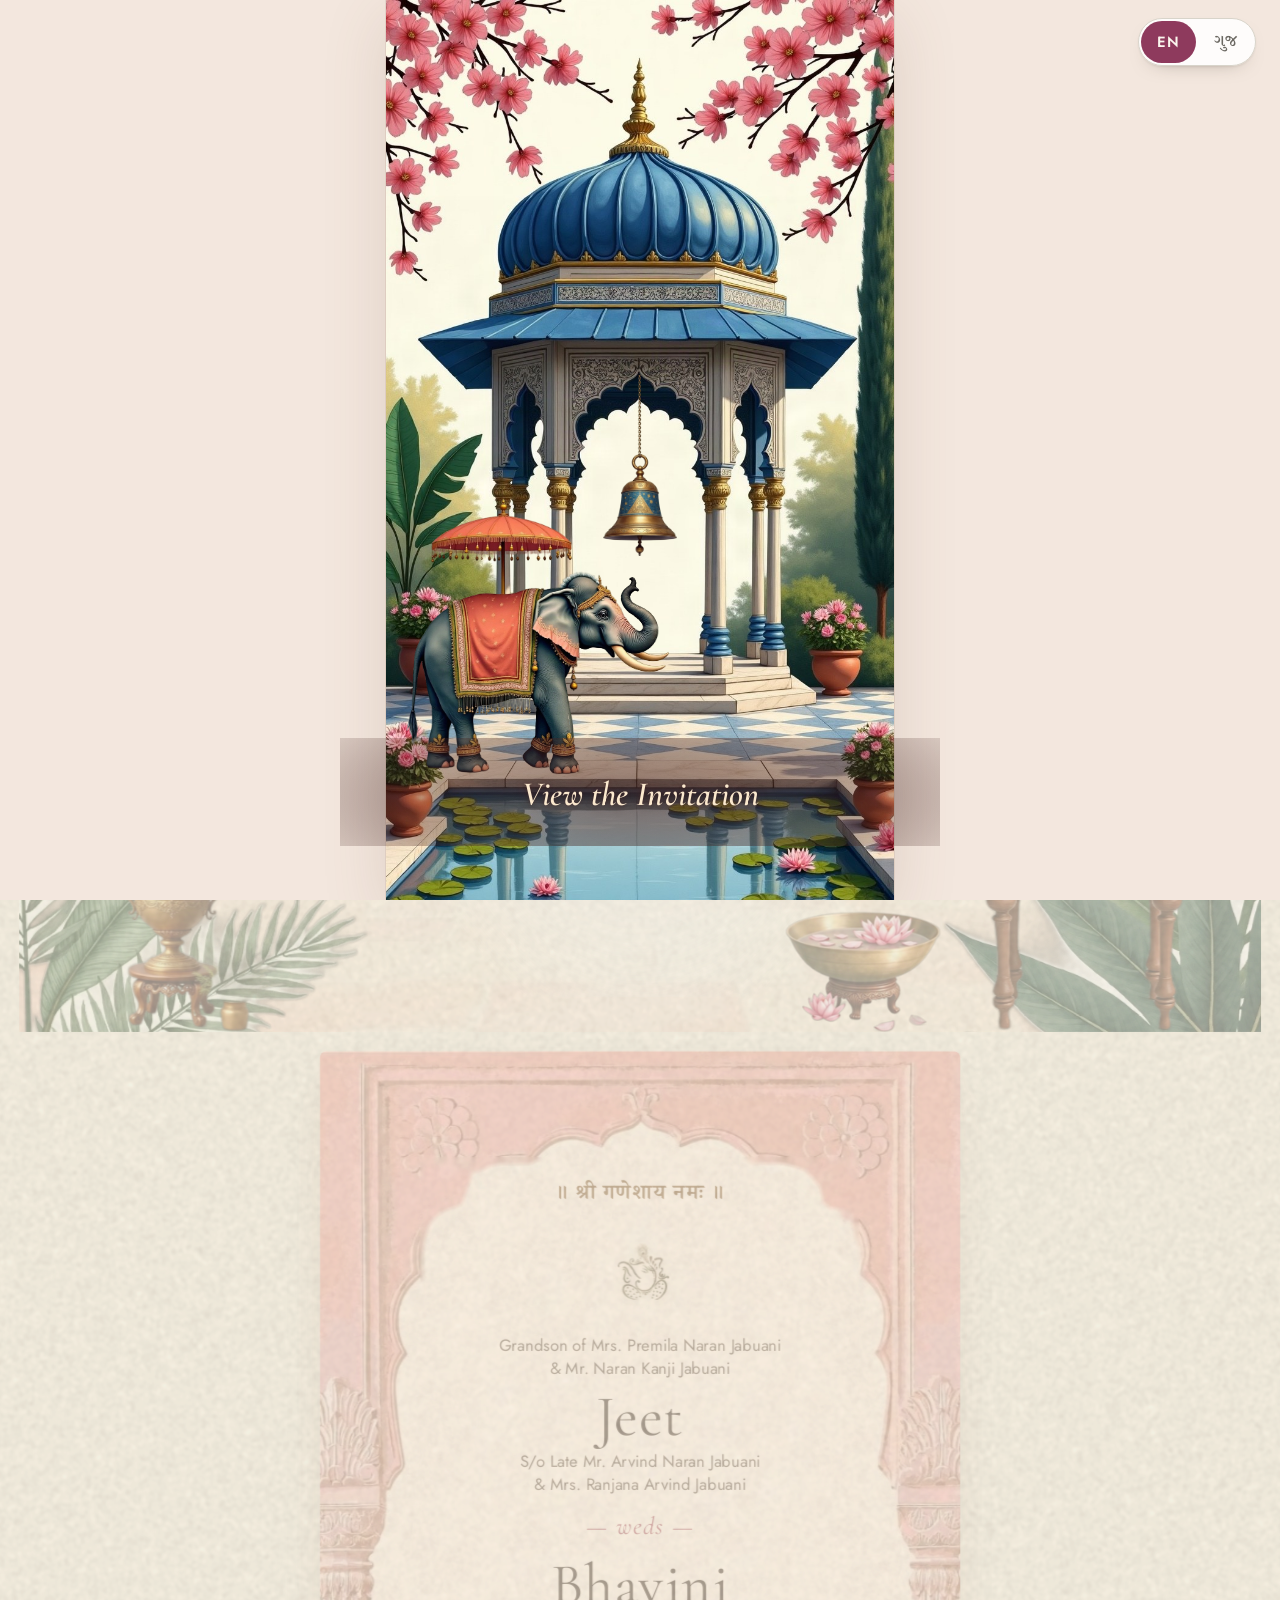
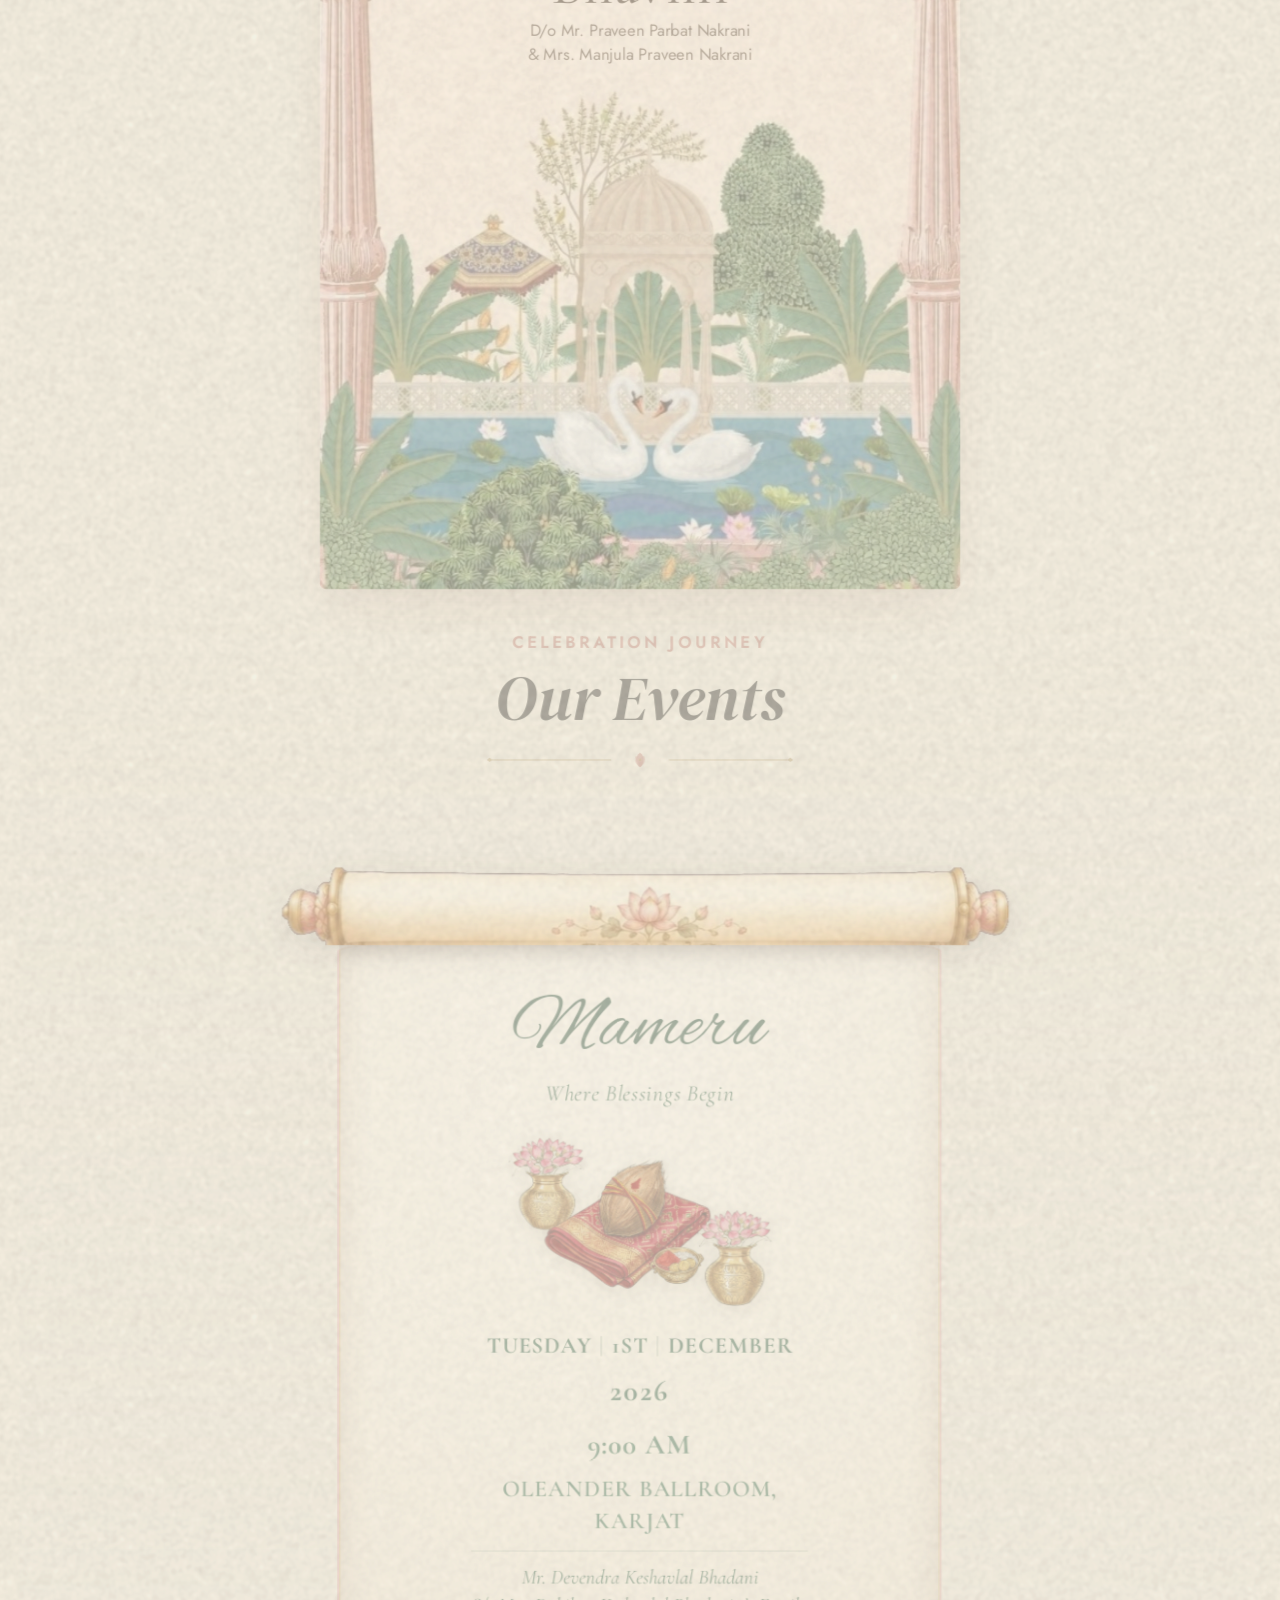
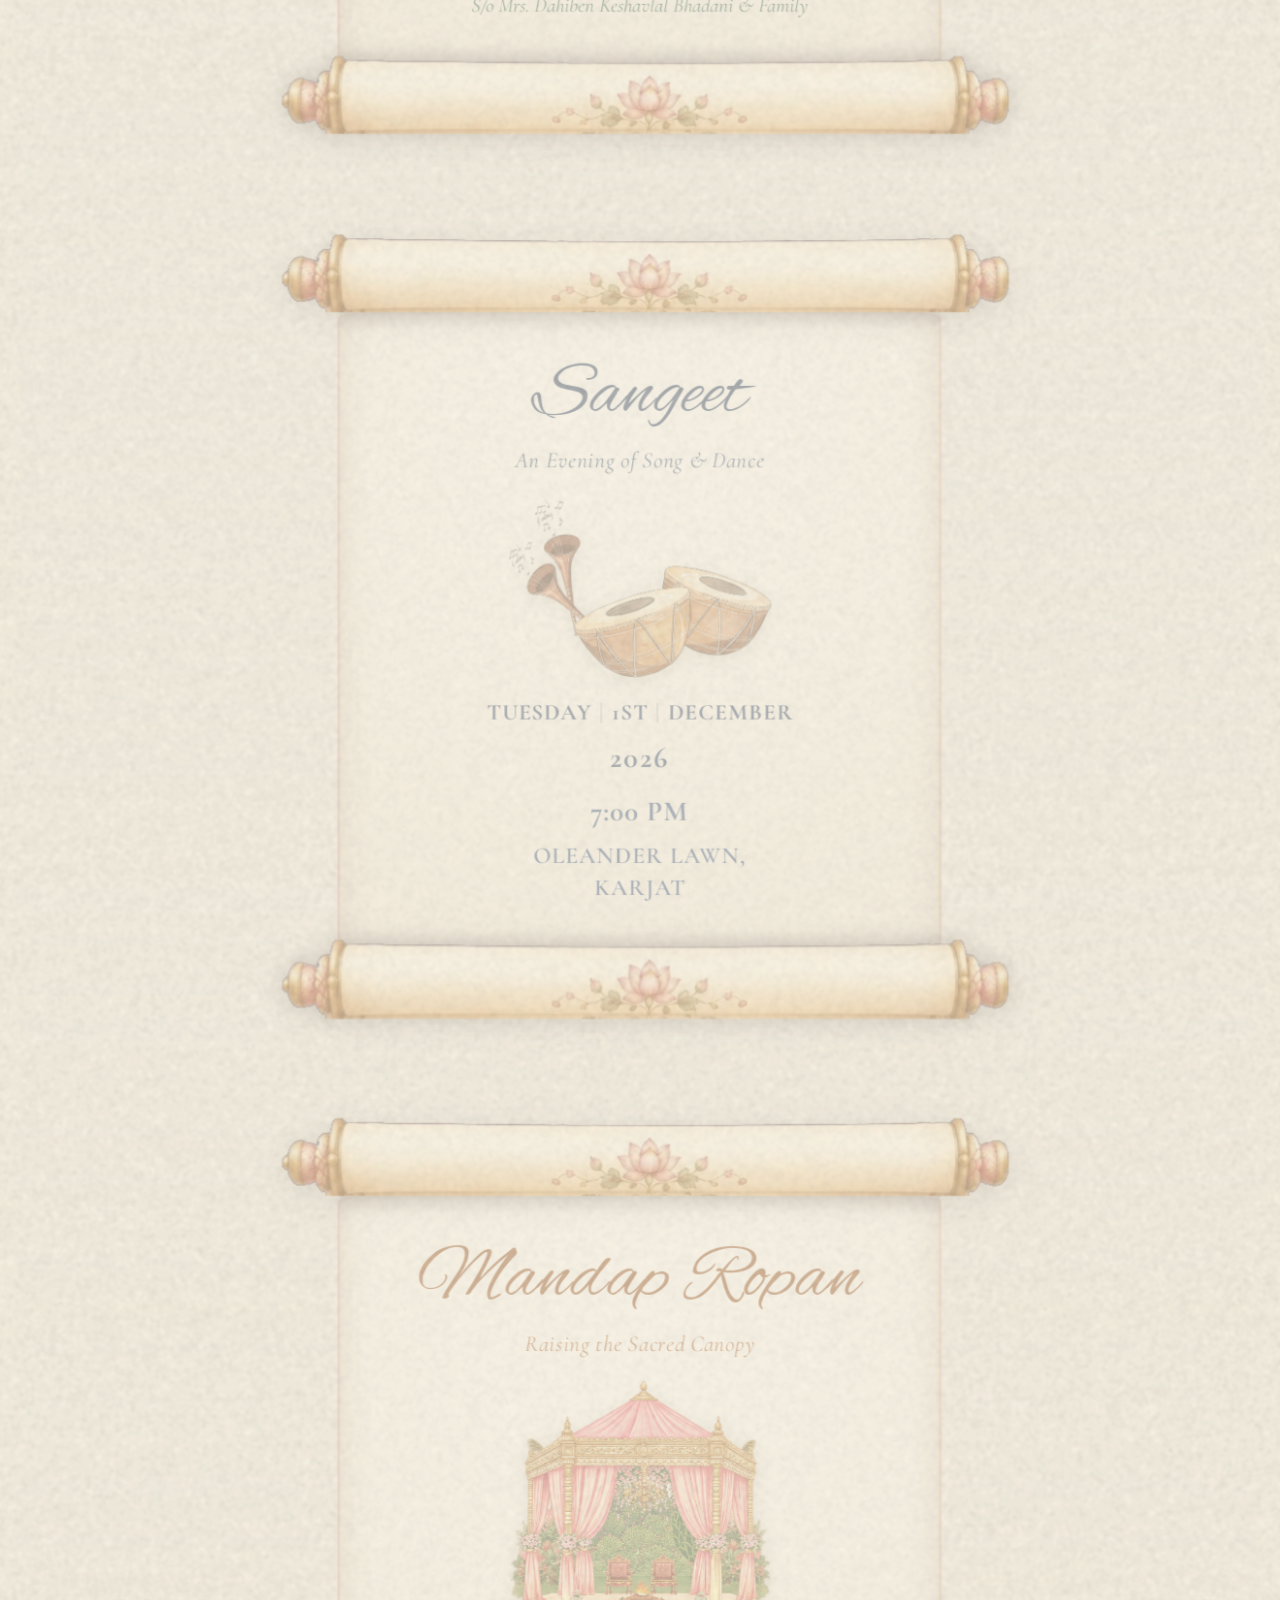
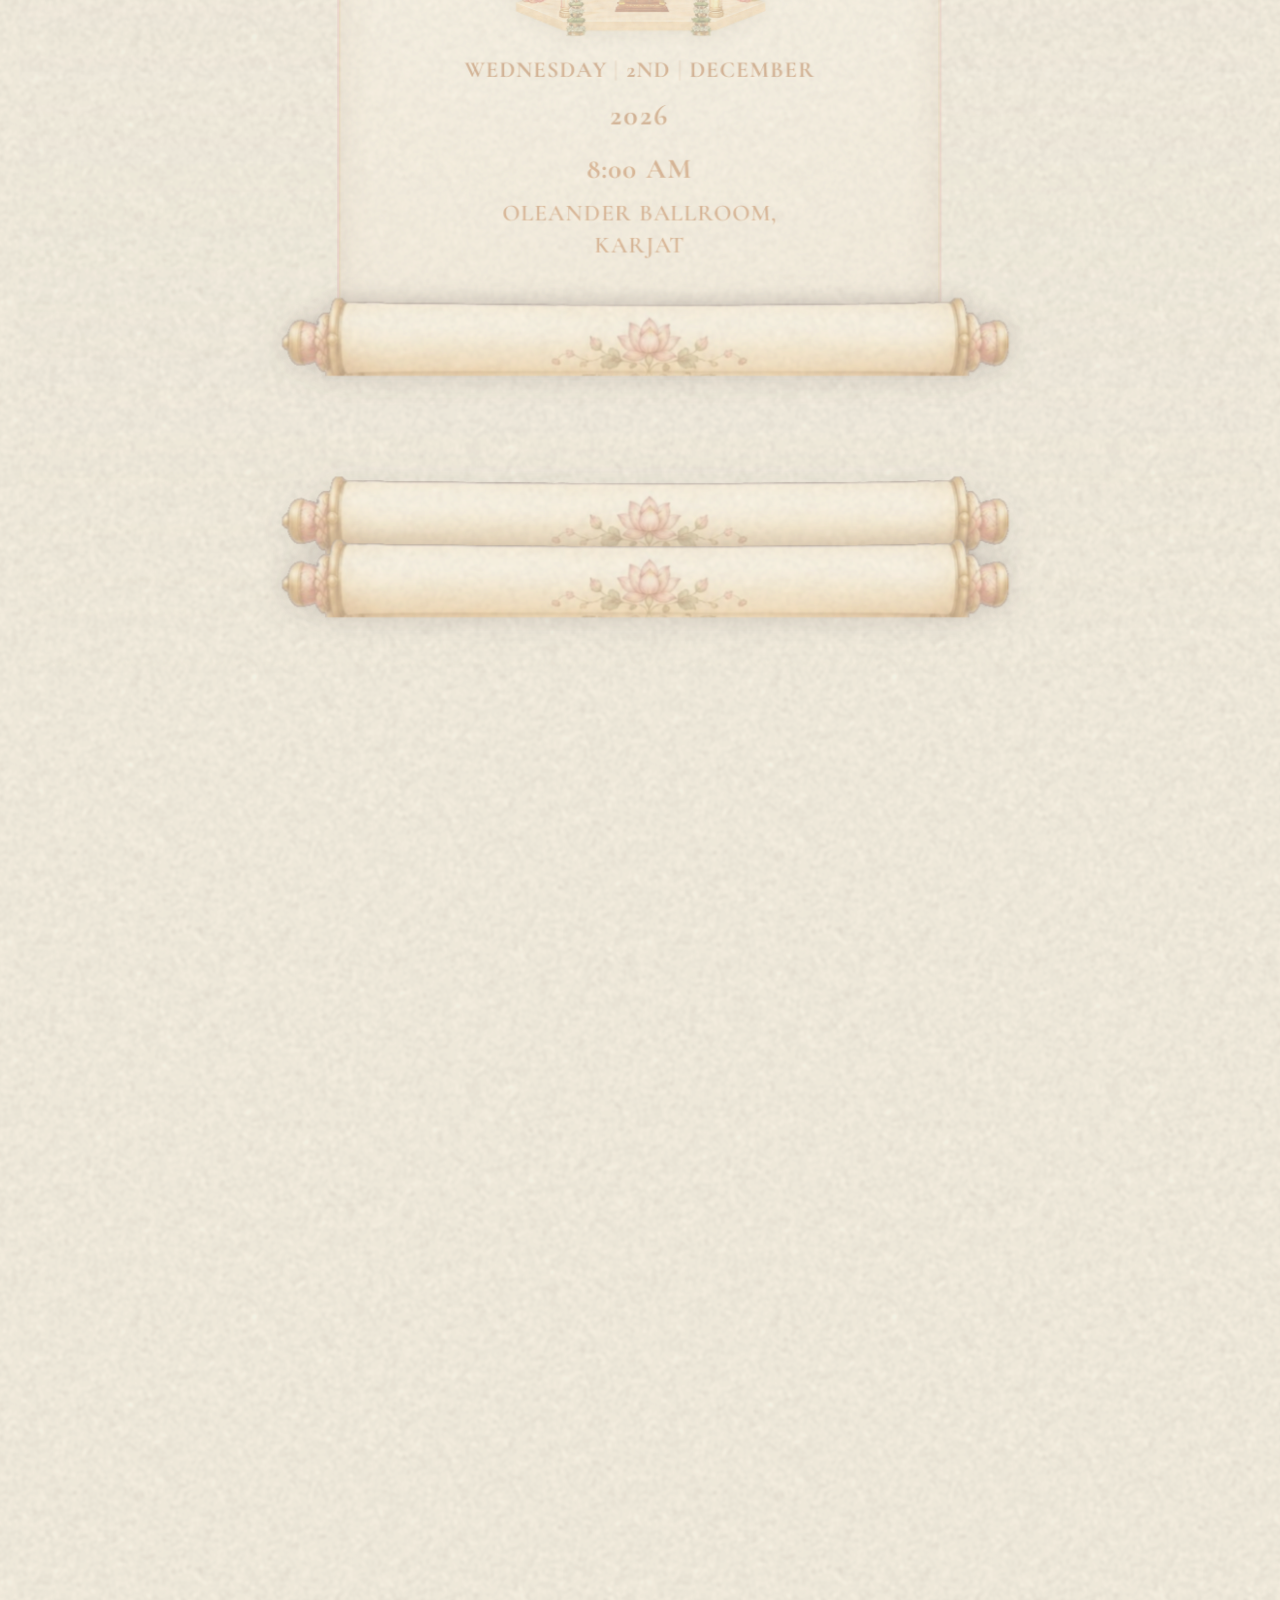
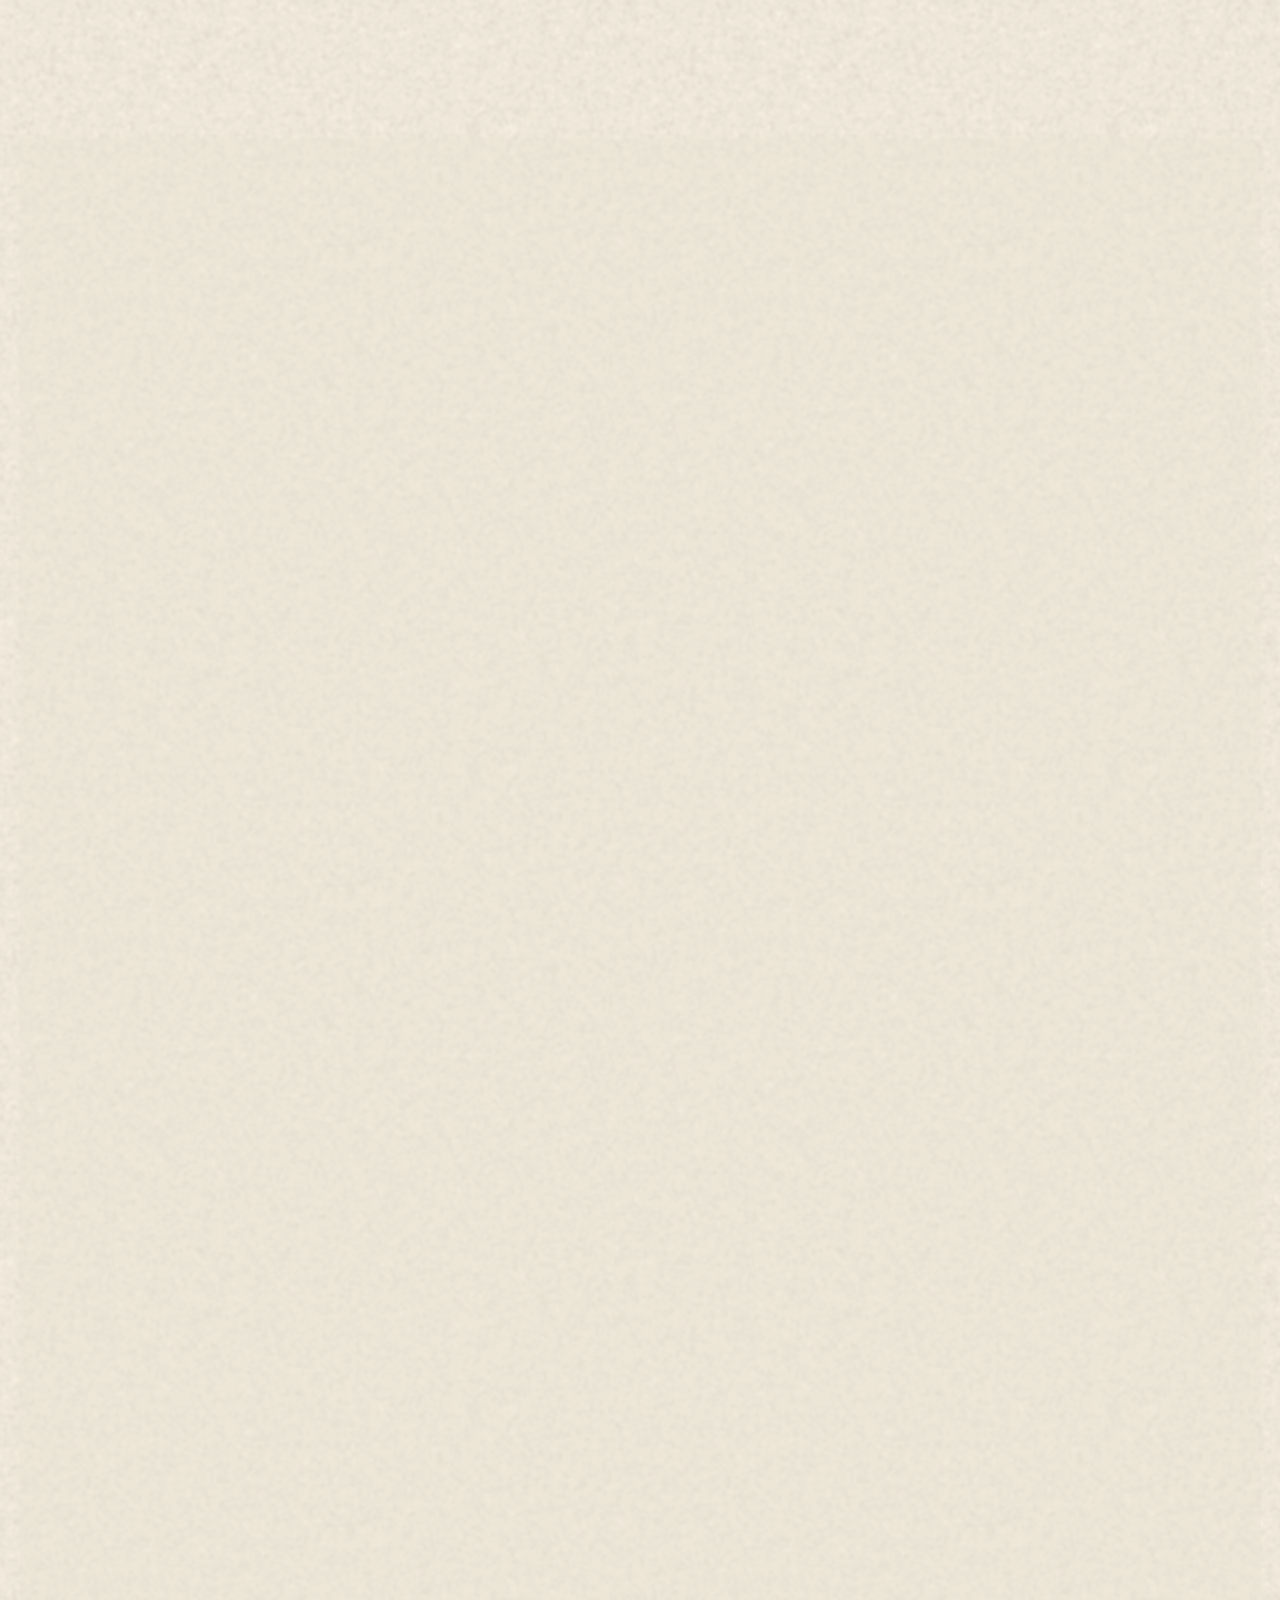
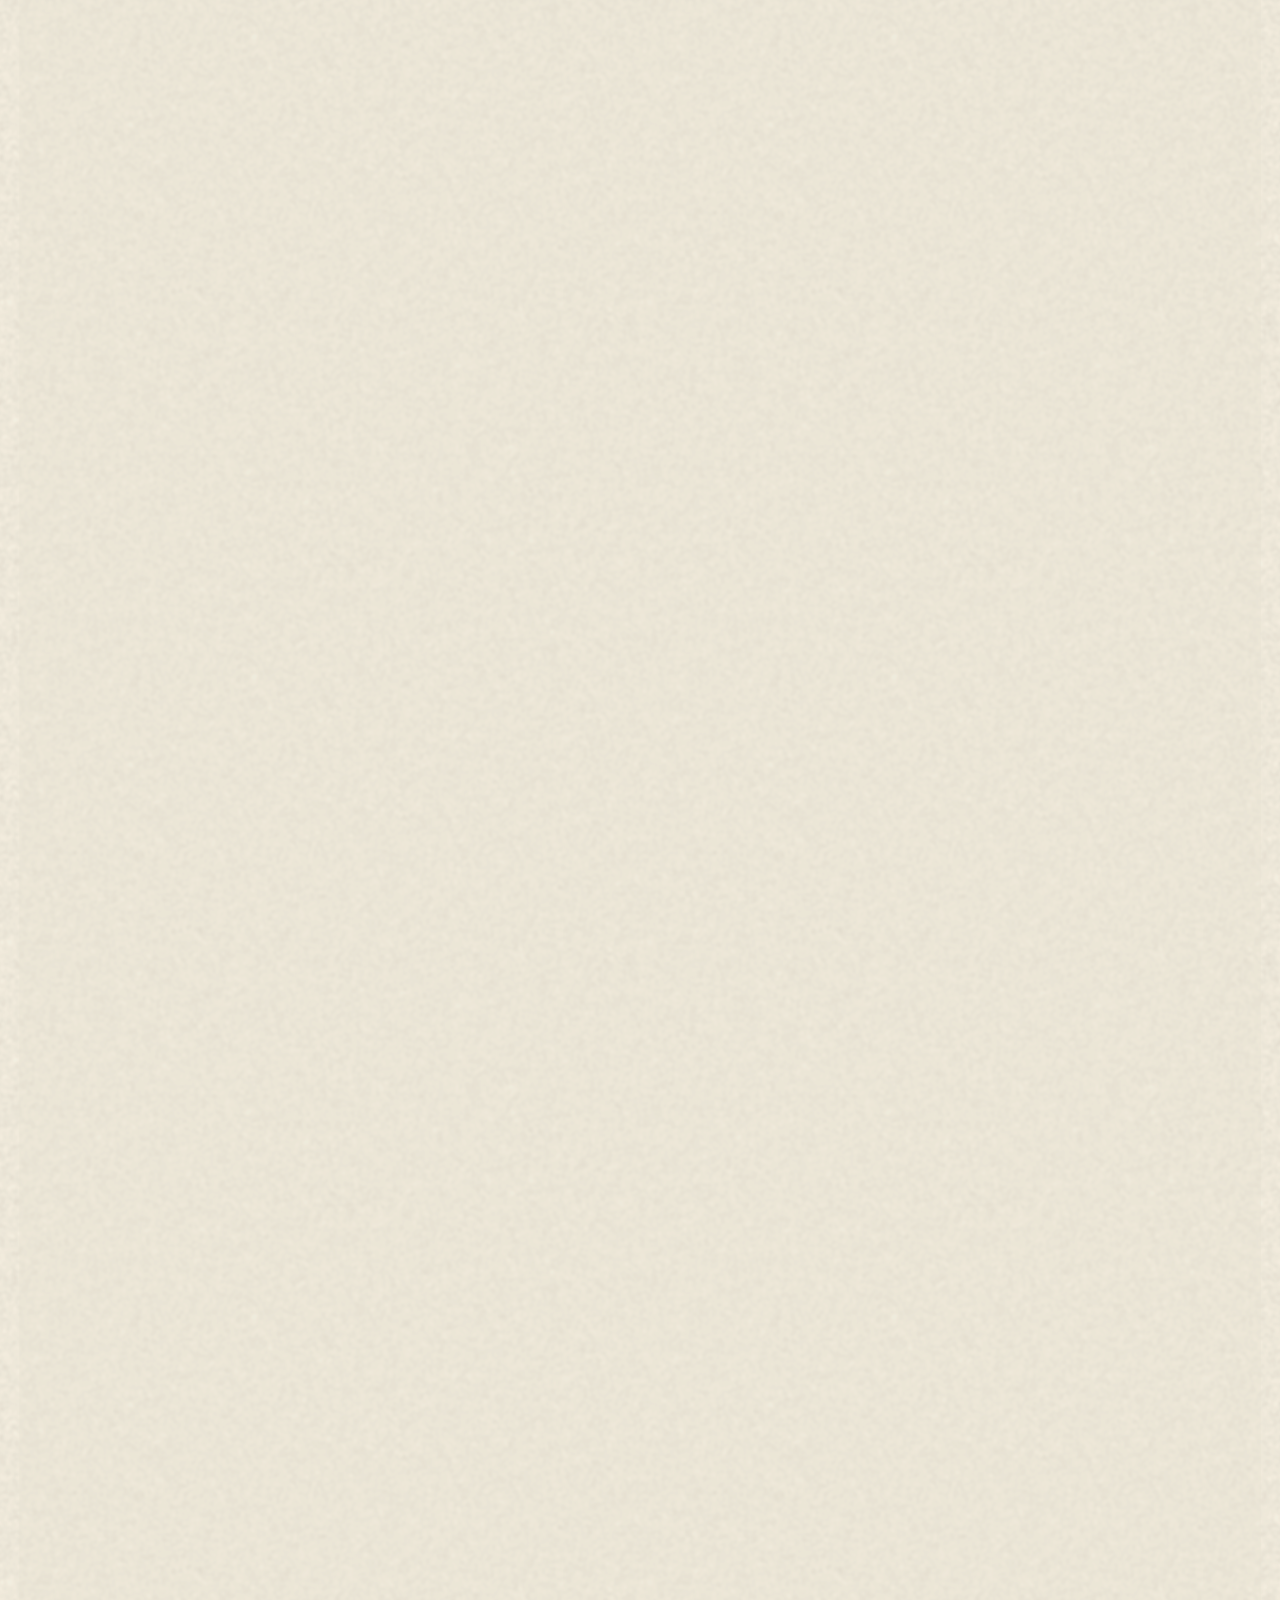
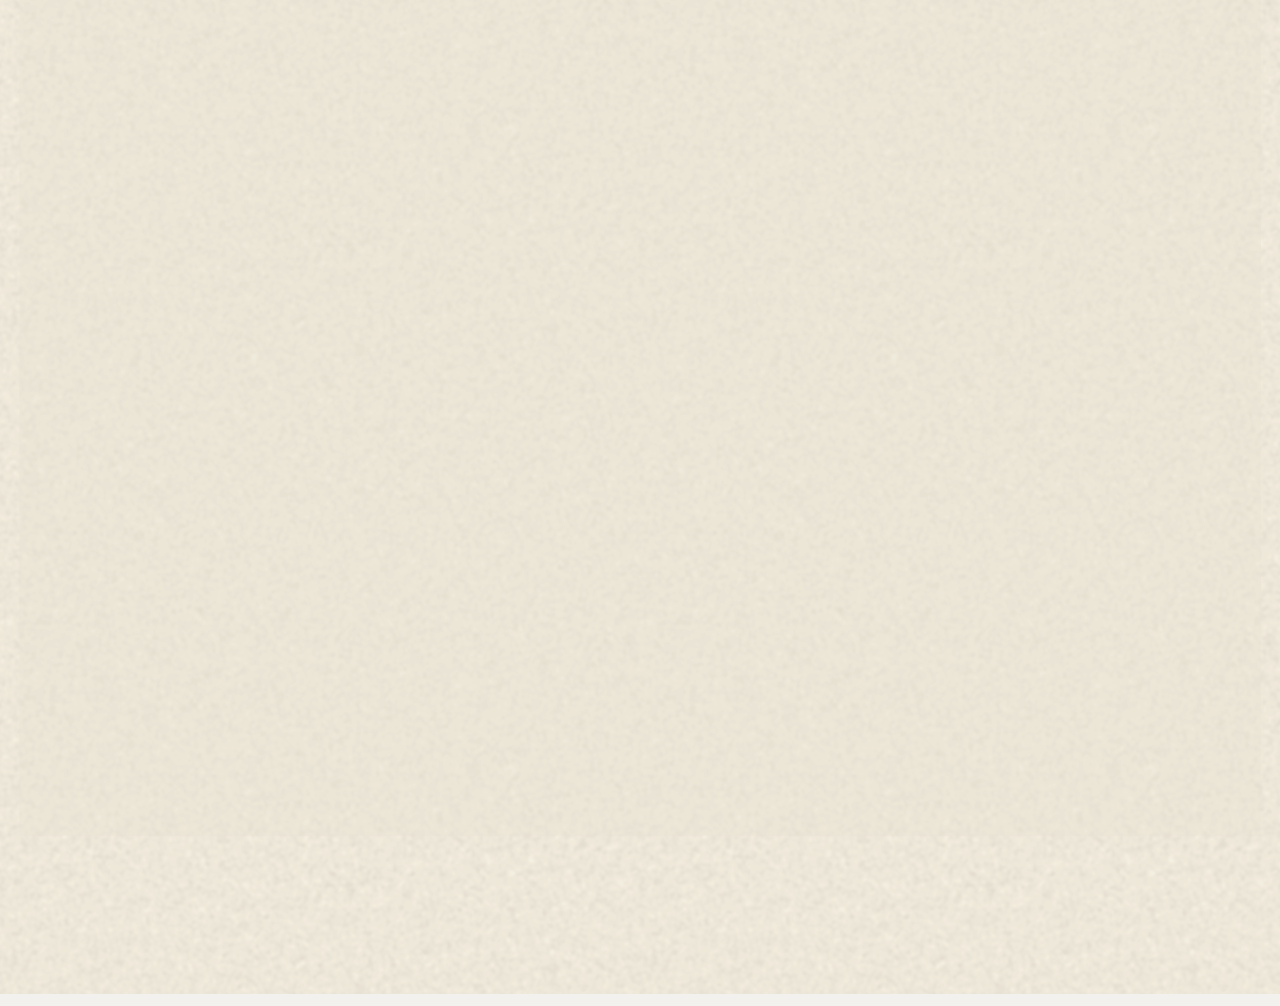
==== index.html @ 52ba3730 "Bump main.js cache-bust for the live guest-matching fallback; resync 404.html Co-Authored-By: Claude" ====
<!doctype html>
<html lang="en">
<head>
<meta charset="utf-8">
<meta name="viewport" content="width=device-width, initial-scale=1">
<title>Jeet &amp; Bhavini · 1–2 December 2026</title>
<meta name="description" content="Jeet Jabuani weds Bhavini Nakrani — 1st and 2nd December 2026. Our events, our families, and your invitation.">
<meta name="theme-color" content="#F2F1ED">

<meta property="og:type" content="website">
<meta property="og:title" content="Jeet &amp; Bhavini · 1–2 December 2026">
<meta property="og:description" content="With the blessings of the divine, we request the honour of your presence.">
<meta property="og:image" content="assets/photos/gallery-05-cliff-cove.jpg">

<link rel="preconnect" href="https://fonts.googleapis.com">
<link rel="preconnect" href="https://fonts.gstatic.com" crossorigin>
<link rel="stylesheet" href="https://fonts.googleapis.com/css2?family=Alex+Brush&family=Cormorant+Garamond:ital,wght@0,300;0,400;0,500;1,300;1,400;1,600&family=Jost:wght@300;400;500&family=Noto+Serif+Gujarati:wght@400;500;600&family=Noto+Serif+Devanagari:wght@400;500;600&family=Rasa:wght@500;600;700&family=Great+Vibes&family=Mogra&family=Playfair+Display:ital,wght@1,400;1,500;1,600&family=DM+Serif+Display:ital@0;1&display=swap">

<script>
  (function () {
    if (location.protocol === "file:") return;
    var p = location.pathname;
    var isGh = location.hostname.indexOf("github.io") !== -1;
    var m = p.match(/^\/([^/]+)/);
    if (isGh && m && m[1]) {
      var b = document.createElement("base");
      b.href = "/" + m[1] + "/";
      document.head.appendChild(b);
    }
  }());
</script>

<!-- The elephant's body is a JPEG + a mask PNG composited via CSS
     background/mask (see .intro__eleBody, bake_intro3.py) - CSS-referenced
     images are only discovered once the browser parses the stylesheet AND
     matches the element, which is slower than the <img> tags the bell and
     legs use. That gap is what let the legs render while the body was
     still loading ("half elephant"). Preloading both at the top of <head>
     starts them fetching immediately, at the same priority tier as the
     rest of the first intro frame, so they land together. -->
<link rel="preload" as="image" href="assets/generated/intro3_ele_body.jpg?v=11" fetchpriority="high">
<!-- Chromium logs a harmless "preload not used" warning for mask-image
     specifically (its mask loader uses a different internal fetch path
     that can't match a preload's cache entry, crossorigin or not) - the
     bytes still land in the browser's HTTP cache from this fetch, so the
     actual mask use still resolves fast; only the preload-reuse bookkeeping
     misses, not the caching. -->
<link rel="preload" as="image" href="assets/generated/intro3_ele_mask.png?v=11" fetchpriority="high">
<link rel="preload" as="image" href="assets/generated/intro3_plate.jpg?v=11" fetchpriority="high">
<link rel="preload" as="image" href="assets/generated/intro3_bellbody.png?v=11">
<link rel="preload" as="image" href="assets/generated/intro3_leg_far.png?v=11">
<link rel="preload" as="image" href="assets/generated/intro3_leg_near.png?v=11">
<!-- The palace doors: not needed for the first frame (only once the bell
     is rung and the gate phase begins, ~2.3s in - see PORTAL timing in
     main.js), so no fetchpriority="high" here - the intro assets above
     should win the race for bandwidth first. Preloaded anyway so they're
     fetching in parallel from the very start rather than only once the
     browser reaches that far-down, initially hidden markup. These were
     also re-encoded from PNG to WebP (2.1MB -> 172KB for the facade alone)
     since that was the far bigger latency lever than fetch ordering. -->
<link rel="preload" as="image" href="assets/generated/portal_facade.webp?v=1">
<link rel="preload" as="image" href="assets/generated/portal_leaf_left.webp?v=1">
<link rel="preload" as="image" href="assets/generated/portal_leaf_right.webp?v=1">
<!-- ?v= is bumped whenever styles.css or a generated asset changes; this
     site is edited in place with no build step, and browsers hold on to
     both the stylesheet and the PNGs otherwise. -->
<link rel="stylesheet" href="styles.css?v=20261011a">
</head>
<body>

<!-- ==== inline SVG library ============================================== -->
<svg width="0" height="0" aria-hidden="true" style="position:absolute">
  <defs>

    <!-- tapered rule with a lotus medallion -->
    <g id="orn-rule">
      <g stroke="currentColor" stroke-width="1" stroke-linecap="round" opacity=".7" fill="none">
        <path d="M8 12h122"/><path d="M190 12h122"/>
        <path d="M2 12l3-2.2 3 2.2-3 2.2z" fill="currentColor" stroke="none"/>
        <path d="M318 12l-3-2.2-3 2.2 3 2.2z" fill="currentColor" stroke="none"/>
      </g>
      <g transform="translate(160 12)">
        <path d="M0-7.5c2.6 2.1 3.9 4.6 3.9 7.5C3.9 2.9 2.6 5.4 0 7.5c-2.6-2.1-3.9-4.6-3.9-7.5 0-2.9 1.3-5.4 3.9-7.5z" fill="var(--rose)" opacity=".85"/>
        <path d="M-4.4-4.1C-1.7-3.3.2-1.7 1.2.6 2.2 2.9 2.1 5.3 1 7.4c-2.7-.8-4.6-2.4-5.6-4.7C-5.6.4-5.5-2-4.4-4.1z" fill="var(--rose)" opacity=".5"/>
        <path d="M4.4-4.1C5.5-2 5.6.4 4.6 2.7 3.6 5 1.7 6.6-1 7.4c-1.1-2.1-1.2-4.5-.2-6.8C-.2-1.7 1.7-3.3 4.4-4.1z" fill="var(--rose)" opacity=".5"/>
        <circle r="1.15" fill="var(--brass)"/>
      </g>
    </g>

    <!-- Photo-frame corner filigree, drawn in a 40-box. The frame's borders
         and beading are CSS on .gallery__frame; only the corners are drawn
         here, so the filigree never stretches with the stage's aspect. -->
    <g id="orn-frame-corner" fill="none">
      <path d="M0 26c0-14 12-26 26-26" stroke="currentColor" stroke-width="1.4"/>
      <path d="M6 30c0-13 11-24 24-24" stroke="currentColor" stroke-width=".7" opacity=".55"/>
      <path d="M13 13c5-6 12-8 19-6-6 1-11 4-14 8-3 4-4 9-3 14-3-6-3-12-2-16z" fill="currentColor" opacity=".5"/>
      <circle cx="26" cy="26" r="1.6" fill="currentColor"/>
    </g>

    <!-- essentials + control icons, 24-box, stroked -->
    <g id="ic-cal" fill="none" stroke="currentColor" stroke-width="1.4" stroke-linecap="round" stroke-linejoin="round">
      <rect x="3.5" y="5" width="17" height="16" rx="2"/>
      <path d="M8 3v4M16 3v4M3.5 10h17"/>
    </g>
    <g id="ic-music" fill="none" stroke="currentColor" stroke-width="1.4" stroke-linecap="round" stroke-linejoin="round">
      <path d="M9 18V6l10-2v12"/><circle cx="6.5" cy="18" r="2.5"/><circle cx="16.5" cy="16" r="2.5"/>
    </g>
    <g id="ic-mute" fill="none" stroke="currentColor" stroke-width="1.4" stroke-linecap="round" stroke-linejoin="round">
      <path d="M9 18V6l10-2v12"/><circle cx="6.5" cy="18" r="2.5"/><circle cx="16.5" cy="16" r="2.5"/>
      <path d="M3 3l18 18"/>
    </g>
    <g id="ic-top" fill="none" stroke="currentColor" stroke-width="1.5" stroke-linecap="round" stroke-linejoin="round">
      <path d="M12 19V6M6 12l6-6 6 6"/>
    </g>
  </defs>
</svg>

<noscript>
  <div style="padding:2rem;text-align:center;font-family:Georgia,serif">
    <p>Please enable JavaScript to view the invitation.</p>
  </div>
</noscript>

<!-- ==== intro screen ===================================================
     The temple bell hangs from a floral arch, with the ceremonial elephant's
     trunk raised to it. The scene holds still until the visitor rings the
     bell; the trunk then strikes, the bell rocks, and the page opens.
     Art: scripts/gen_intro3.py. Geometry: styles.css. -->
<div class="intro" id="intro" role="dialog" aria-label="Opening the invitation">
  <div class="intro__scene">
    <!-- Everything below is a percentage of this one box, which is the
         painting's own frame - so there is a single coordinate system and the
         bell, chain and trunk cannot drift apart from the painting. -->
    <div class="intro__stage">
      <img class="intro__bg" src="assets/generated/intro3_plate.jpg?v=11"
           alt="A garden pavilion with a temple bell hanging in its archway">

      <!-- everything below here moves -->
      <div class="intro__chain" aria-hidden="true"></div>
      <img class="intro__bell" id="introBell" src="assets/generated/intro3_bellbody.png?v=11" alt="">

      <!-- The elephant rears to reach the bell, so all of it moves.
           .intro__ele tilts back on the hind legs; the legs and trunk are
           children, so they inherit that tilt and add their own on top. The
           body is a JPEG cut out by a mask rather than a transparent PNG - a
           quarter of the weight for the same picture. See bake_intro3.py. -->
      <div class="intro__ele">
        <div class="intro__eleBody" role="img"
             aria-label="A ceremonial elephant rearing to ring a temple bell"></div>
        <img class="intro__leg intro__leg--far"  src="assets/generated/intro3_leg_far.png?v=11"  alt="" aria-hidden="true">
        <img class="intro__leg intro__leg--near" src="assets/generated/intro3_leg_near.png?v=11" alt="" aria-hidden="true">
        <div class="intro__trunk" aria-hidden="true"></div>
      </div>
    </div>

    <!-- On the scene, not the stage: the stage overflows the width on a phone,
         and a cue centred on it would run off both edges. -->
    <p class="intro__cue" id="introCue">
      <span class="intro__cueTitle" id="introCueTitle"></span>
      <span class="intro__cueSub" id="introCueSub"></span>
    </p>
  </div>
</div>

<!-- ==== royal palace portal ============================================
     After the elephant rings the bell, the palace gate stands closed. The two
     leaves then swing inward on their hinges, warm light widens out of the
     opening, and the camera walks through the doorway onto the invitation.

     Three layers, back to front: the glow that lives behind the doors, the
     two leaves, and the facade. The facade has the doorway cut out of it
     (scripts/gen_portal.py), so the leaves show through the hole while the
     carved surround around them never moves.

     The gate opens onto the hero below, which carries the invitation and the
     guest's name - there is no separate card in between. -->
<div class="portal-stage" id="portalStage" role="dialog" aria-label="The palace gate" hidden>
  <div class="portal" id="portal">
    <div class="portal__doorway" id="portalDoorway" aria-hidden="true">
      <img class="portal__leaf portal__leaf--l" src="assets/generated/portal_leaf_left.webp?v=1" alt="">
      <img class="portal__leaf portal__leaf--r" src="assets/generated/portal_leaf_right.webp?v=1" alt="">
      <span class="portal__seam"></span>
    </div>
    <img class="portal__facade" src="assets/generated/portal_facade.webp?v=1" alt="Palace gate" aria-hidden="true">
  </div>
</div>

<!-- ==== language ====================================================== -->
<!-- Fixed to the top right, above everything, on every screen. Both
     languages sit in the toggle at once; the active one is filled. -->
<div class="topbar">
  <div class="langswitch" id="langSwitch" role="group"></div>
</div>

<main id="top">

  <!-- ==== hero ========================================================= -->
  <header class="hero" id="hero">
    <div class="deco garland deco--garland-a reveal reveal--drop"><img src="assets/generated/mogra_long.png"  alt="" data-par="0.16" decoding="async"></div>
    <div class="deco garland deco--garland-b reveal reveal--drop" style="--d:120ms"><img src="assets/generated/mogra_short.png" alt="" data-par="0.26" decoding="async"></div>
    <div class="deco garland deco--garland-c reveal reveal--drop" style="--d:60ms"><img src="assets/generated/mogra_long.png"  alt="" data-par="0.20" decoding="async"></div>
    <div class="deco garland deco--garland-d reveal reveal--drop" style="--d:180ms"><img src="assets/generated/mogra_short.png" alt="" data-par="0.30" decoding="async"></div>

    <div class="deco deco--palm-l reveal" style="--d:220ms"><img src="assets/generated/banana_palm_left.png"  alt="" data-par="-0.08" decoding="async"></div>
    <div class="deco deco--palm-r reveal" style="--d:280ms"><img src="assets/generated/banana_palm_right.png" alt="" data-par="-0.06" decoding="async"></div>

    <div class="deco deco--kalash   reveal" style="--d:340ms"><img src="assets/generated/brass_kalash.png"   alt="" decoding="async"></div>
    <div class="deco deco--lotus    reveal" style="--d:380ms"><img src="assets/generated/lotus_bowl.png"     alt="" decoding="async"></div>
    <div class="deco deco--elephant reveal" style="--d:420ms"><img src="assets/generated/brass_elephant.png" alt="" decoding="async"></div>

    <!-- Two birds hovering beside the names. Each is three frames sliced from
         one sprite sheet, played folded -> spread -> raised -> spread, which
         gives a real wingbeat rather than a twitch. Both sides use bird_b's
         design now (a mirrored pair of the same bird, not two species) -
         bird_a's own frames are unused but kept on disk. -->
    <div class="bird bird--a" aria-hidden="true">
      <img class="wf wf1" src="assets/generated/bird_b_2.png" alt="" decoding="async">
      <img class="wf wf2" src="assets/generated/bird_b_3.png" alt="" decoding="async">
      <img class="wf wf3" src="assets/generated/bird_b_4.png" alt="" decoding="async">
    </div>
    <div class="bird bird--b" aria-hidden="true">
      <img class="wf wf1" src="assets/generated/bird_b_2.png" alt="" decoding="async">
      <img class="wf wf2" src="assets/generated/bird_b_3.png" alt="" decoding="async">
      <img class="wf wf3" src="assets/generated/bird_b_4.png" alt="" decoding="async">
    </div>

    <div class="hero__inner">
      <img class="hero__ganesha reveal" src="assets/generated/ganesha_motif.png" alt="Shri Ganesha" decoding="async">
      <!-- One sentence, broken over the lines below and meant to be read
           straight through: "<hosts> cordially invite <guest> to the wedding
           of <Jeet & Bhavini>". With no ?for= link there is no name to place,
           so the guest line falls back to "you" and it still reads. -->
      <p class="eyebrow reveal" id="heroHosts"></p>
      <p class="hero__lead reveal" style="--d:60ms" id="heroInvite"></p>
      <p class="hero__guest reveal" style="--d:110ms" id="heroGuest"></p>
      <div class="hero__below" id="heroBelow">
        <p class="hero__lead" id="heroTo"></p>
        <h1 class="display hero__names" id="heroNames"></h1>
        <p class="gu hero__gu" id="heroGu"></p>
        <span class="rule" aria-hidden="true">
          <svg viewBox="0 0 320 24"><use href="#orn-rule"/></svg>
        </span>
        <span class="scroll-cue" id="scrollCue" aria-hidden="true"><span class="scroll-cue__label" id="scrollCueLabel"></span></span>
      </div>
    </div>
  </header>

  <!-- ==== invitation =================================================== -->
  <section class="section invite" aria-labelledby="inviteName">
    <div class="invite__palace-card reveal">
      <div class="invite__palace-content">
        <p class="invite__shree">॥ श्री गणेशाय नमः ॥</p>
        <img class="invite__ganesha-motif" src="assets/generated/palace_ganesha.png" alt="Shri Ganesha" loading="lazy" decoding="async">
        <div id="invParties" class="invite__parties"></div>
      </div>
    </div>
  </section>

  <!-- ==== events ======================================================= -->
  <section class="section section--center events" id="events" aria-labelledby="eventsTitle">
    <div class="wrap">
      <!-- No .reveal here: that fires once on a one-shot IntersectionObserver
           threshold, which popped this heading in as soon as the section's
           edge crossed into view - well before the first card had scrolled
           far enough to start rolling open. events__lead below is instead
           driven by the exact same continuous scroll progress as the cards
           (see cardRoll() in main.js), so the heading and card 1 fade/rise
           in lockstep rather than the heading arriving early. -->
      <p class="eyebrow events__lead" id="eventsEyebrow"></p>
      <h2 class="section-title events__lead" id="eventsTitle"></h2>
      <span class="rule events__lead" aria-hidden="true">
        <svg viewBox="0 0 320 24"><use href="#orn-rule"/></svg>
      </span>
      <!-- Five separate cards, each rendered from its own entry in content.js.
           Deliberately not one composite image. -->
      <div class="events__list" id="eventsList"></div>
    </div>
  </section>

  <!-- ==== gallery ====================================================== -->
  <section class="section section--center gallery" id="gallery" aria-labelledby="galleryTitle">
    <div class="wrap">
      <h2 class="section-title reveal" id="galleryTitle"></h2>
      <p class="section-subtitle reveal" id="gallerySubtitle"></p>
      <span class="rule reveal" style="--d:120ms" aria-hidden="true">
        <svg viewBox="0 0 320 24"><use href="#orn-rule"/></svg>
      </span>
      <!-- A depth carousel: a focused centre print with the rest scaled
           down toward the edges, dragged or scrolled through. Built in
           main.js from the photos in content.js. -->
      <div class="depthcar" id="galleryStage">
        <div class="depthcar__track" id="galleryTrack" role="list"></div>
        <button class="depthcar__nav depthcar__nav--prev" id="galPrev" type="button"></button>
        <button class="depthcar__nav depthcar__nav--next" id="galNext" type="button"></button>
      </div>
      <p class="gallery__caption reveal" id="galleryCaption"></p>
    </div>
  </section>

  <!-- ==== closing half =================================================== -->
  <div class="closing" id="closing">
    <span class="closing__seam" aria-hidden="true"></span>

    <!-- Save the date: the wedding month with its days marked. Month, weekday
         heads and marked days are all built in main.js from the dates in
         content.js, so this cannot drift from the cards. -->
    <section class="section savedate" id="savedate">
      <div class="wrap--narrow">
        <figure class="cal reveal">
          <div class="cal__top-banner" aria-hidden="true">
            <img src="assets/generated/cal_top_border_clean.png" alt="" loading="lazy" decoding="async">
          </div>
          <div class="cal__body">
            <figcaption class="cal__month" id="calMonth"></figcaption>
            <div class="cal__grid" id="calGrid"></div>
            <div class="cal__meta" id="calMeta">
              <p class="cal__venue-line">
                <span class="cal__pin" aria-hidden="true">📍</span>
                <span class="cal__venue-name" id="calVenueName">OLEANDER FARMS</span>
              </p>
              <p class="cal__city-line" id="calCityLine">Karjat, Maharashtra</p>
              <div class="cal__divider" aria-hidden="true"></div>
              <p class="cal__regards-title" id="calRegardsTitle">Warm Regards</p>
              <p class="cal__family" id="calFamily">Jabuani Family</p>
              <div class="cal__leaf-orn" aria-hidden="true">
                <svg width="24" height="14" viewBox="0 0 24 14" fill="#B38B4D" opacity=".85"><path d="M12 7c-2-3-5-4-8-3 2 3 4 5 8 3zm0 0c2-3 5-4 8-3-2 3-4 5-8 3zm0 0v5"/></svg>
              </div>
            </div>
          </div>
          <div class="cal__foot">
            <img class="cal__garden-art" src="assets/generated/cal_elephant_garden_clean.png" alt="" loading="lazy" decoding="async">
          </div>
        </figure>
      </div>
    </section>

    <!-- ==== postcard location ============================================
         A romantic vintage postcard set against scenic watercolor Sahyadri hills,
         featuring the couple's royal crest, cancellation postmark with heart,
         vintage postage stamp, venue coordinates, and interactive Google Maps link. -->
    <section class="section postcard-sec" id="postcardSec" aria-label="Wedding Venue &amp; Location">
      <div class="postcard-sec__scenic-bg" aria-hidden="true">
        <img class="postcard-sec__landscape-img" src="assets/generated/postcard_scenic_bg.jpg" alt="" loading="lazy" decoding="async">
        <div class="postcard-sec__sky-overlay"></div>
      </div>

      <div class="wrap postcard-sec__wrap">
        <div class="postcard-container reveal">
          <article class="postcard" id="postcardCard">
            <!-- Subtle paper crease and grain overlay -->
            <div class="postcard__crease-line" aria-hidden="true"></div>

            <!-- Top postal elements: Postmark with wavy cancellation lines & Postage Stamp -->
            <div class="postcard__postal-header" aria-hidden="true">
              <div class="postmark">
                <!-- Wavy cancellation lines -->
                <svg class="postmark__waves" viewBox="0 0 110 38" fill="none">
                  <path d="M4,10 Q16,2 28,10 T52,10 T76,10 T100,10" stroke="#9A2838" stroke-width="1.3" opacity="0.8" stroke-linecap="round"/>
                  <path d="M4,19 Q16,11 28,19 T52,19 T76,19 T100,19" stroke="#9A2838" stroke-width="1.3" opacity="0.8" stroke-linecap="round"/>
                  <path d="M4,28 Q16,20 28,28 T52,28 T76,28 T100,28" stroke="#9A2838" stroke-width="1.3" opacity="0.8" stroke-linecap="round"/>
                </svg>
                <!-- Circular red cancellation seal with heart -->
                <div class="postmark__seal">
                  <svg viewBox="0 0 90 90" class="postmark__seal-svg">
                    <circle cx="45" cy="45" r="41" stroke="#9A2838" stroke-width="1.4" stroke-dasharray="3.5 2" fill="none" opacity="0.85"/>
                    <circle cx="45" cy="45" r="36" stroke="#9A2838" stroke-width="1.1" fill="none" opacity="0.75"/>
                    <path id="postmarkCirclePath" d="M 45,45 m -28,0 a 28,28 0 1,1 56,0 a 28,28 0 1,1 -56,0" fill="none"/>
                    <text font-size="6.8" font-family="'Jost', sans-serif" font-weight="600" fill="#9A2838" letter-spacing="1.4" opacity="0.9">
                      <textPath id="postmarkPathText" href="#postmarkCirclePath" startOffset="0%">
                        JEET &amp; BHAVINI • 01.12.2026 • KARJAT •
                      </textPath>
                    </text>
                    <!-- Center crimson heart -->
                    <path d="M45,48 C45,48 39,42 37,38 C35,34 37.5,30 41,30 C43,30 44.3,31.5 45,33 C45.7,31.5 47,30 49,30 C52.5,30 55,34 53,38 C51,42 45,48 45,48 Z" fill="#9A2838" opacity="0.92"/>
                  </svg>
                </div>
              </div>

              <!-- Miniature perforated postage stamp -->
              <div class="poststamp">
                <img src="assets/generated/postcard_stamp.png?v=3" alt="Jeet &amp; Bhavini Wedding Postage Stamp" class="poststamp__img" loading="lazy" decoding="async">
              </div>
            </div>

            <!-- Postcard main body: Botanical J&B monogram on left, Event & Location details on right -->
            <div class="postcard__content-grid">
              <div class="postcard__crest-col">
                <div class="postcard__crest-frame" aria-hidden="true">
                  <img src="assets/generated/postcard_jb_monogram.png?v=3" alt="Jeet &amp; Bhavini Monogram" class="postcard__crest-img" loading="lazy" decoding="async">
                </div>
              </div>

              <div class="postcard__info-col">
                <h3 class="postcard__couple-script" id="pcCouple">Jeet &amp; Bhavini</h3>
                <p class="postcard__dates-pill" id="pcDates">1ST – 2ND DECEMBER, 2026</p>
                <div class="postcard__separator" aria-hidden="true">
                  <span class="postcard__sep-line"></span>
                  <span class="postcard__sep-dot">♦</span>
                  <span class="postcard__sep-line"></span>
                </div>
                <h4 class="postcard__venue-title" id="pcVenue">OLEANDER FARMS</h4>
                <p class="postcard__address-block" id="pcAddress">
                  Karjat Chowk Road, Wavarle Village, Khalapur,<br>
                  Karjat, Maharashtra 410201
                </p>
                <p class="postcard__note-text" id="pcNote">
                  Nestled in the lush hills of Karjat — join us as we celebrate our new beginning.
                </p>

                <!-- Google Maps interactive button -->
                <div class="postcard__btn-wrapper">
                  <a class="postcard__map-button" id="pcMapBtn" href="https://www.google.com/maps?q=Oleander+Farms+Luxury+Resort+in+Karjat,+Oleander+Farms+Pvt+Ltd,+Karjat+Chowk+Road,+Wavarle+Village,+Khalapur,+Karjat,+Maharashtra+410201&amp;ftid=0x3be7fb6826b24a5f:0x54850d6bd73b6698" target="_blank" rel="noopener noreferrer">
                    <span class="postcard__map-pin-icon" aria-hidden="true">📍</span>
                    <span class="postcard__map-btn-text" id="pcBtnLabel">View on Google Maps</span>
                    <svg class="postcard__map-arrow-icon" width="15" height="15" viewBox="0 0 24 24" fill="none" stroke="currentColor" stroke-width="2.2" stroke-linecap="round" stroke-linejoin="round" aria-hidden="true">
                      <line x1="7" y1="17" x2="17" y2="7"></line>
                      <polyline points="7 7 17 7 17 17"></polyline>
                    </svg>
                  </a>
                </div>
              </div>
            </div>
          </article>
        </div>
      </div>
    </section>

    <section class="section countdown" id="countdown" aria-labelledby="cdTitle">
      <div class="wrap">
        <h2 class="countdown__title reveal" id="cdTitle"></h2>
        <span class="rule reveal" style="--d:100ms" aria-hidden="true">
          <svg viewBox="0 0 320 24"><use href="#orn-rule"/></svg>
        </span>
        <div class="countdown__grid reveal" style="--d:220ms" id="cdGrid" role="timer" aria-live="off"></div>

        <div class="signoff reveal" style="--d:300ms">
          <span class="rule" aria-hidden="true"><svg viewBox="0 0 320 24"><use href="#orn-rule"/></svg></span>
          <p class="signoff__names" id="signoffNames"></p>
          <p class="signoff__date"  id="signoffDate"></p>
          <p class="signoff__line"  id="signoffLine"></p>
        </div>
      </div>
    </section>

    <!-- ==== families ===================================================== -->
    <section class="section section--center families" id="families" aria-labelledby="familiesTitle">
      <div class="wrap">
        <p class="eyebrow reveal" id="familiesEyebrow"></p>
        <h2 class="section-title reveal" style="--d:80ms" id="familiesTitle"></h2>
        <span class="rule reveal" style="--d:160ms" aria-hidden="true">
          <svg viewBox="0 0 320 24"><use href="#orn-rule"/></svg>
        </span>
        <div id="hostsPaired" class="hosts"></div>
        <div id="hostsAwaiting" class="hosts"></div>
      </div>
    </section>

    <section class="compliments" id="compliments" aria-labelledby="compHeading">
      <p class="compliments__heading" id="compHeading"></p>
      <div class="compliments__list" id="compList"></div>
    </section>

    <footer class="footer" id="footer"></footer>
  </div>
</main>

<!-- ==== floating controls ============================================== -->
<div class="controls">
  <button class="ctrl" id="musicBtn" type="button" aria-pressed="false" aria-label="Play music" title="Music">
    <svg viewBox="0 0 24 24" aria-hidden="true"><use href="#ic-mute" id="musicIcon"/></svg>
  </button>
  <button class="ctrl" id="topBtn" type="button" aria-label="Back to top" title="Back to top">
    <svg viewBox="0 0 24 24" aria-hidden="true"><use href="#ic-top"/></svg>
  </button>
</div>

<script src="guests.js?v=20261009a"></script>
<script src="content.js?v=20261011a"></script>
<script src="main.js?v=20261011b"></script>
</body>
</html>
---- styles.css ----
/* ===========================================================================
   Jeet × Bhavini — 1–2 December 2026
   Shell: pale grey-ivory, mogra garlands, brass. Events: one accent each.
   =========================================================================== */

:root {
  /* ---- ground & ink ---- */
  --paper:        #F2F1ED;
  --paper-warm:   #EDE9E0;
  --ink:          #33322E;
  --ink-soft:     #6B6862;
  --ink-faint:    #9C988F;
  --hairline:     #D8D4CA;

  /* ---- accents ---- */
  --rose:         #C08478;
  --brass:        #A8894F;
  --brass-light:  #C9B27C;
  --sage:         #6E7F63;
  --charcoal:     #3A3A38;
  --terracotta:   #B4674A;
  --magenta:      #A63A62;

  /* ---- closing half (save-the-date + countdown) ----
     A DEEPER REGISTER OF THE SAME PAPER, not a dark panel. The oxblood that
     sat here read as a different site once the cards went to dusty rose and
     antique gold - it was the only saturated dark thing left on the page.
     This is the last leaf of the kankotri, so it carries the same ivory a
     shade lower, with brass doing the work the bright gold used to. Change
     these and the whole closing section follows. */
  --dusk:        #E8E1D2;
  --dusk-deep:   #DFD5C1;
  --dusk-ink:    #3A332A;
  --dusk-soft:   #6A6157;
  --dusk-faint:  #645B51;
  --dusk-accent: #8E3A5D;   /* the cards' berry plum, for headings */
  --gold:        #9A7A40;   /* brass for rules, icons and fills */
  --gold-ink:    #74592B;   /* the same brass, dark enough to be read as text */

  /* ---- type ---- */
  --serif:  "Cormorant Garamond", "Iowan Old Style", Palatino, Georgia, serif;
  /* Jost has no Gujarati glyphs, so Noto sits in the stack behind it to
     catch stray Gujarati in otherwise-Latin runs (e.g. the Hastamelap
     label) rather than letting the OS pick. */
  --sans:   "Jost", "Noto Serif Gujarati", "Avenir Next", "Segoe UI", system-ui, sans-serif;
  --gujarati: "Noto Serif Gujarati", "Shruti", "Nirmala UI", var(--serif);
  /* The shree line and the Ganesha shloka are Devanagari, not Gujarati. They
     used to name only "Nirmala UI"/"Shruti", which exist on Windows and
     nowhere else, so phones fell through to a much wider system face and the
     text ran out over the arch frame. Noto Serif Devanagari is loaded in
     index.html so every device measures the same. */
  --devanagari: "Noto Serif Devanagari", "Nirmala UI", "Shruti", var(--serif);
  /* Rasa is a display Gujarati serif — heavier and more calligraphic than
     Noto, which is what the reference cards use for their event titles.
     Great Vibes carries the English name beneath it. */
  --gu-display: "Rasa", "Noto Serif Gujarati", "Shruti", "Nirmala UI", var(--serif);
  --script: "Great Vibes", "Apple Chancery", "Segoe Script", cursive;
  /* First pass was Abril Fatface (a free lookalike for Mileast, the paid
     display serif the client first pointed at) - client saw it live and
     didn't want it, picked DM Serif Display (italic) from a set of
     alternatives instead. Latin-only - falls back to --serif (and, in
     Gujarati, to the Gujarati-safe stack below) for the script. The italic
     is applied separately, scoped to English only - see below. */
  --display-heading: "DM Serif Display", var(--serif);
  /* Card lettering.

     Gujarati: Mogra, chosen from the ONLY six decorative Gujarati faces on
     Google Fonts (Mogra, Shrikhand, Kumar One, Kumar One Outline, Farsan,
     Baloo Bhai 2) - brush-drawn, with the largest flowing curves of the set.
     None of Kalam / Tiro Devanagari Hindi / Yatra One / Modak / Khand carry
     Gujarati glyphs at all, and Tiro Gujarati is not on Google Fonts.

     English: the reference's long sweeping swashes are a connected script,
     not a serif, so Great Vibes matches it far better than Playfair. */
  --gu-card: "Rasa", "Noto Serif Gujarati", "Shruti", "Nirmala UI", var(--serif);
  --card-en: "Great Vibes", "Playfair Display", "Apple Chancery", cursive;

  /* ---- language ----
     In Gujarati the body copy has to be set in a face that carries the script.
     Cormorant does not, so --serif and --sans are re-pointed at the Gujarati
     stack for the whole document. Rasa keeps the same warm serif colour as
     Cormorant, so the page does not change character when it changes language.
     Both stacks keep their Latin fallbacks: dates, times and brand names stay
     in Latin even on a Gujarati page. */

  /* ---- rhythm ---- */
  --gutter: clamp(1rem, 4vw, 3rem);
  --section-y: clamp(1.8rem, 4.5vw, 3rem);
  --measure: 34rem;
}

html[data-lang="gu"] {
  --serif: "Rasa", "Noto Serif Gujarati", "Shruti", "Nirmala UI", Georgia, serif;
  --sans:  "Noto Serif Gujarati", "Shruti", "Nirmala UI", "Jost", system-ui, sans-serif;
  /* DM Serif Display carries no Gujarati glyphs at all - go straight to the
     Gujarati-safe serif rather than let the browser guess a fallback. */
  --display-heading: var(--serif);
}
/* DM Serif Display's chosen look is its italic - but Rasa (the Gujarati
   fallback above) has no italic face of its own, and a synthetic slant on
   Indic glyphs distorts the matras. Scoped to English only. */
html[data-lang="en"] .display,
html[data-lang="en"] .section-title,
html[data-lang="en"] .countdown__title {
  font-style: italic;
}
/* Gujarati carries matras above and below the line and needs the headroom. */
html[data-lang="gu"] body { line-height: 1.65; }
html[data-lang="gu"] .section-title,
html[data-lang="gu"] .countdown__title { line-height: 1.4; }

*, *::before, *::after { box-sizing: border-box; }

/* Scaled up base font size sitewide (desktop: 20px, mobile: 17.5px balanced) */
html { font-size: 20px; -webkit-text-size-adjust: 100%; scroll-behavior: auto; overscroll-behavior-y: none; -webkit-overflow-scrolling: touch; }
@media (max-width: 560px) {
  html { font-size: 17.5px; }
  :root {
    --section-y: clamp(1.2rem, 3.5vw, 1.8rem);
  }
}

body {
  margin: 0;
  background: var(--paper);
  color: var(--ink);
  font-family: var(--sans);
  font-size: 1rem;
  line-height: 1.65;
  overflow-x: hidden;
  /* Paper grain. The tile is made seamless by scripts/make_seamless.py — the
     raw generated texture has mismatched edges and a vignette, which showed up
     as a grid of lines across every page. Size matches the tile 1:1. */
  background-image: url("assets/generated/paper_grain.png");
  background-size: 640px;
  background-blend-mode: multiply;
}

img { max-width: 100%; display: block; }
[hidden] { display: none !important; }

/* --------------------------------------------------------------------------
   Type primitives
   -------------------------------------------------------------------------- */

.eyebrow {
  font-size: clamp(.72rem, 2vw, .86rem);
  letter-spacing: .2em;
  text-transform: uppercase;
  color: var(--rose);
  margin: 0 0 .5em;
  font-weight: 600;
}

.display {
  font-family: var(--display-heading);
  font-weight: 300;
  line-height: 1.02;
  letter-spacing: -.005em;
  margin: 0;
}

.gu {
  font-family: var(--gujarati);
  font-weight: 500;
  line-height: 1.5;   /* Gujarati needs headroom for matras */
}

.section-title {
  font-family: var(--display-heading);
  font-weight: 300;
  font-size: clamp(2rem, 6.2vw, 3.2rem);
  line-height: 1.08;
  margin: 0;
}
.section-subtitle {
  font-family: var(--serif);
  font-style: italic;
  color: var(--ink-faint);
  font-size: clamp(.92rem, 2.4vw, 1.15rem);
  margin: .35rem 0 0;
}
/* Gallery asked for a bigger read than the shared section-title default. */
.gallery .section-title { font-size: clamp(2.4rem, 8vw, 4.2rem); }
.gallery .section-subtitle { font-size: clamp(1.05rem, 2.8vw, 1.3rem); }

.lede {
  max-width: var(--measure);
  margin-inline: auto;
  color: var(--ink-soft);
  font-size: clamp(.98rem, 2.4vw, 1.12rem);
}

/* ornamental rule ------------------------------------------------------- */
.rule {
  display: block;
  width: min(320px, 62%);
  margin: 0.85rem auto 1.2rem;
  color: var(--brass);
}
.rule svg { width: 100%; height: auto; display: block; }

/* --------------------------------------------------------------------------
   Layout
   -------------------------------------------------------------------------- */

.section {
  position: relative;
  padding: var(--section-y) var(--gutter);
}
.section--center { text-align: center; }

.wrap { max-width: 68rem; margin-inline: auto; }
.wrap--narrow { max-width: 40rem; margin-inline: auto; }

/* --------------------------------------------------------------------------
   Intro screen

   A painted chhatri with a brass bell and an elephant reaching for it. The
   scene holds until the visitor rings the bell, so nothing here runs on a
   timer - `.is-ringing` on .intro is what starts the strike.

   ONE coordinate system. .intro__stage is the painting's own frame
   (832 x 1472), and every part laid over it - chain, bell, elephant, trunk -
   is a percentage of that frame, measured off the artwork. The stage is sized
   from the scene's HEIGHT alone, so:

     phone    the frame is taller than it is wide, so matching the height
              overflows the width a little and the painting fills the screen
     desktop  matching the height leaves the frame narrower than the viewport,
              so it sits centred as a plate on warm paper - which is the
              stationery the rest of the site is printed on anyway

   That one rule is deliberately the whole responsive story. An earlier intro
   anchored figures to the scene while the art was anchored to a cropped
   backdrop, and the two drifted apart at every viewport.
   -------------------------------------------------------------------------- */

.intro {
  position: fixed;
  inset: 0;
  z-index: 100;
  --plate: #F3E7DE;               /* the painting's own sky, for the mat */
  background: var(--plate);
  overflow: hidden;
  transition: opacity .9s ease, visibility .9s;
}
body.intro-open { overflow: hidden; }


.intro.is-done {
  opacity: 0;
  visibility: hidden;
  pointer-events: none;
}

.intro__scene {
  position: absolute;
  inset: 0;
  container-type: size;           /* 100cqh = the scene box */
  display: grid;
  place-items: center;
  cursor: pointer;
}

.intro__stage {
  position: relative;
  /* height:100cqh alone forces width = height * 0.565 (the painting's own
     ratio), which OVERFLOWS the viewport width on any screen narrower than
     that - most phones (~0.46) included - and .intro's overflow:hidden then
     crops the sides off. min()/min() here is a manual "object-fit: contain"
     for the stage itself: on a screen wider than the painting it still
     fills the height with matting at the sides (unchanged), but on a
     taller/narrower screen it now fills the width instead and letterboxes
     top/bottom, so the whole painting is always on screen. */
  width: min(100cqw, calc(100cqh * 832 / 1472));
  height: min(100cqh, calc(100cqw * 1472 / 832));
  aspect-ratio: 832 / 1472;
  animation: introFade 1.1s ease both;
}
/* the plate's edge, only visible once the mat shows (wide screens) */
.intro__stage::after {
  content: "";
  position: absolute;
  inset: 0;
  box-shadow: 0 0 0 1px rgba(120, 80, 60, .10), 0 18px 60px rgba(120, 80, 60, .16);
  pointer-events: none;
}

.intro__bg {
  position: absolute;
  inset: 0;
  width: 100%;
  height: 100%;
  object-fit: fill;               /* the stage IS the painting's aspect */
  display: block;
}

/* ---- the bell, on a chain that tiles to whatever length is needed -------- */

.intro__chain {
  position: absolute;
  left: 49.48%;
  /* Starts inside the carved ceiling band, not at the mouth of the opening.
     On this column the arch's navy recess runs y 618-654 of 1472, so anchoring
     at the opening (676) left the chain hanging in mid-air below the ceiling.
     614 tucks the first link behind the carving. Tiles upward from the bell,
     so the height is just however far that is. */
  top: 41.71%;
  width: 1.05%;
  height: 8.70%;
  background: url(assets/generated/intro3_chain.png?v=11) repeat-y 50% 100% / 100% auto;
}

.intro__bell {
  position: absolute;
  left: 42.67%;
  /* Raised to meet the reared trunk: tilting back 7deg on the hind legs lifts
     the tip ~35px in frame space by itself, so the bell has to come up by
     about that much or the trunk swings past underneath it. */
  top: 50.41%;
  width: 14.66%;
  max-width: none;                /* the global img rule would clamp this */
  height: auto;
  transform-origin: 49.9% 4%;     /* the ring it hangs by */
  cursor: pointer;
  touch-action: manipulation;
  z-index: 5;
}
/* before it is struck, a slow breath so it reads as the thing to tap */
.intro:not(.is-ringing) .intro__bell { animation: bellWait 3.4s ease-in-out 1.2s infinite; }
.intro.is-ringing  .intro__bell { animation: bellRock 2.4s cubic-bezier(.33,.7,.4,1) .57s both; }

/* ---- the elephant. Body and trunk share this box, so the trunk pivots in
        place and the joint at the mouth cannot open. ---------------------- */

/* The whole elephant tilts back on its hind legs. Everything inside is a
   child, so the legs and trunk inherit this and add their own movement on
   top - which is what makes the legs read as attached rather than swinging
   off a body that is standing still. */
.intro__ele {
  position: absolute;
  left: 4.09%;
  top: 55.37%;
  width: 51.68%;
  aspect-ratio: 889 / 931;
  transform-origin: 19.69% 99.03%;   /* the hind feet - see bake_intro3.py */
  /* Legs only ever need their own single <img> to be ready; the body needs
     BOTH the JPEG and the mask PNG to arrive before it composites into
     anything. Even with preload + fetchpriority="high" on the body's two
     assets (index.html), "needs 2 things" reliably loses that race to
     "needs 1 thing" - the legs would still render first on their own.
     Hidden by default and revealed only once main.js confirms every piece
     has actually loaded (.is-ready), so the elephant always appears whole
     in one frame instead of legs-then-body. */
  opacity: 0;
  transition: opacity .25s ease;
}
.intro__ele.is-ready { opacity: 1; }
.intro.is-ringing .intro__ele { animation: eleRear 2.2s cubic-bezier(.34,.07,.2,1) both; }

/* Colour and alpha arrive separately (see bake_intro3.py) and are put back
   together here. -webkit- first, for Safari. */
.intro__eleBody {
  position: absolute;
  inset: 0;
  background: url(assets/generated/intro3_ele_body.jpg?v=11) no-repeat 50% 50% / 100% 100%;
  -webkit-mask: url(assets/generated/intro3_ele_mask.png?v=11) no-repeat 50% 50% / 100% 100%;
          mask: url(assets/generated/intro3_ele_mask.png?v=11) no-repeat 50% 50% / 100% 100%;
}

/* The front legs, on TOP of the body's tilt. As the elephant comes up they
   tuck: a rotation that folds them back under the chest, plus a vertical
   squash standing in for the knee bending, both about the shoulder so the top
   of each leg stays with the body.

   The far leg (drawn behind) tucks harder than the near one. That difference
   is what stops the pair reading as one flat shape. */
.intro__leg {
  position: absolute;
  inset: 0;
  width: 100%;
  height: 100%;
  max-width: none;
}
.intro__leg--far  { transform-origin: 51.29% 75.19%; }   /* shoulders, per bake_intro3.py */
.intro__leg--near { transform-origin: 58.49% 74.11%; }
.intro.is-ringing .intro__leg--far  { animation: legFar  2.2s cubic-bezier(.34,.07,.2,1) both; }
.intro.is-ringing .intro__leg--near { animation: legNear 2.2s cubic-bezier(.34,.07,.2,1) both; }
/* The trunk does not swing like a hinge - it is a muscular hydrostat, so the
   bend has to increase along its length and the tip has to lag behind the
   base and overshoot when it stops. A single rotation cannot do that, so the
   shape comes from 11 warped poses on a sprite sheet (a curl about the joint
   weighted by distance, a lift, and a whip confined to the outer half - all
   zero at the joint, so the seam with the head never opens). The rotation
   below is still a real CSS transform, so the gross swing stays smooth; only
   the deformation is stepped. See scripts/bake_intro3.py. */
.intro__trunk {
  position: absolute;
  left: 80.427%;
  top: 24.168%;
  width: 18.560%;
  height: 24.705%;
  background: url(assets/generated/intro3_trunk_sheet.png?v=12) no-repeat 0 0 / 1100% 100%;
  transform-origin: 66.061% 95.652%;   /* the joint, where it leaves the mouth */
  transform: rotate(-9deg);            /* at rest, held clear of the bell */
}
.intro.is-ringing .intro__trunk {
  animation: trunkStrike 2.2s cubic-bezier(.4,0,.35,1) both,
             trunkCurl   2.2s step-end both;
}

/* ---- the cue ------------------------------------------------------------ */

.intro__cue {
  position: absolute;
  /* a centred box, not full-bleed: its scrim would otherwise draw a band
     right across the mat on a wide screen */
  left: 50%;
  translate: -50% 0;
  width: min(30rem, 92vw);
  bottom: 6%;
  margin: 0;
  padding: 1rem 1.2rem 1.15rem;
  text-align: center;
  color: #FFF9F4;
  /* the courtyard marble under this is pale, so the type needs its own ground */
  background: radial-gradient(75% 130% at 50% 55%,
              rgba(72, 38, 34, .62) 0%, rgba(72, 38, 34, .36) 52%, rgba(72, 38, 34, 0) 100%);
  text-shadow: 0 1px 10px rgba(72, 38, 34, .8), 0 0 3px rgba(72, 38, 34, .6);
  animation: cueIn 1s ease 1.1s both;
}
.intro.is-ringing .intro__cue { animation: cueOut .45s ease both; }
.intro__cueTitle,
.intro__cueSub { display: block; }
/* No letter-spacing: at this size it thinned the words out, and in Gujarati
   it split the matras off their letters ("ઘં ટ  વ ગા ડો"). */
.intro__cueTitle {
  font-size: clamp(1.15rem, 5.2vw, 1.65rem);
  letter-spacing: 0;
  text-transform: uppercase;
  font-weight: 600;
}
.intro__cueSub {
  font-family: var(--serif);
  font-style: italic;
  font-size: clamp(1.2rem, 5.4vw, 1.7rem);
  font-weight: 600;
  color: #FBE9CE;
  margin-top: .25em;
}
html[data-lang="gu"] .intro__cueTitle { text-transform: none; }
html[data-lang="gu"] .intro__cueSub { font-style: normal; }

@keyframes introFade { from { opacity: 0 } to { opacity: 1 } }
@keyframes cueIn  { from { opacity: 0; transform: translateY(10px); } to { opacity: 1; transform: none; } }
@keyframes cueOut { to { opacity: 0; transform: translateY(-6px); } }

/* barely there - just enough to say "this is the thing to touch" */
@keyframes bellWait {
  0%, 100% { transform: rotate(0deg); }
  50%      { transform: rotate(1.1deg); }
}

/* The rear. Up onto the hind legs, held while the blow lands, then down and
   settled. Kept to 7deg: a flat cut-out pushed much past that stops reading as
   an elephant rearing and starts reading as a picture being tilted. */
@keyframes eleRear {
  0%   { transform: rotate(0deg); }
  20%  { transform: rotate(-5.5deg); }
  32%  { transform: rotate(-7deg); }    /* highest, held through the strike */
  56%  { transform: rotate(-6deg); }
  76%  { transform: rotate(0deg); }     /* front feet back down */
  86%  { transform: rotate(-1deg); }    /* the weight settling */
  100% { transform: rotate(0deg); }
}

/* The legs tucking, relative to that tilt. */
@keyframes legFar {
  0%   { transform: rotate(0deg)   scaleY(1); }
  20%  { transform: rotate(-8deg)  scaleY(.92); }
  32%  { transform: rotate(-12deg) scaleY(.87); }
  56%  { transform: rotate(-10deg) scaleY(.89); }
  76%  { transform: rotate(0deg)   scaleY(1); }
  86%  { transform: rotate(-2deg)  scaleY(.985); }
  100% { transform: rotate(0deg)   scaleY(1); }
}
@keyframes legNear {
  0%   { transform: rotate(0deg)  scaleY(1); }
  20%  { transform: rotate(-4deg) scaleY(.96); }
  32%  { transform: rotate(-6deg) scaleY(.93); }
  56%  { transform: rotate(-5deg) scaleY(.94); }
  76%  { transform: rotate(0deg)  scaleY(1); }
  86%  { transform: rotate(-1deg) scaleY(.99); }
  100% { transform: rotate(0deg)  scaleY(1); }
}

/* The trunk's gross swing. Contact is at 26% (about 570ms), which is where
   bellRock's delay is set, so the bell moves as the trunk arrives. */
@keyframes trunkStrike {
  0%   { transform: rotate(-9deg); }
  26%  { transform: rotate(6deg); }     /* contact */
  32%  { transform: rotate(5.2deg); }   /* held, so the press against the bell reads */
  42%  { transform: rotate(-4deg); }
  56%  { transform: rotate(1deg); }
  70%  { transform: rotate(-4deg); }
  100% { transform: rotate(-9deg); }    /* back to its resting curl */
}

/* The trunk's shape, frame index x 10%: gather, uncurl, reach, touch, press
   against the bell, then the tip whips back and settles. */
@keyframes trunkCurl {
  0%   { background-position-x: 0%; }
  10%  { background-position-x: 10%; }   /* gather */
  16%  { background-position-x: 20%; }
  20%  { background-position-x: 30%; }
  23%  { background-position-x: 40%; }
  26%  { background-position-x: 50%; }   /* touches */
  31%  { background-position-x: 60%; }   /* presses against it */
  40%  { background-position-x: 70%; }   /* the tip whips back */
  52%  { background-position-x: 80%; }
  64%  { background-position-x: 90%; }
  78%  { background-position-x: 100%; }
  100% { background-position-x: 100%; }
}

/* struck, then damping out */
@keyframes bellRock {
  0%   { transform: rotate(0deg); }
  10%  { transform: rotate(9deg); }
  25%  { transform: rotate(-6.5deg); }
  40%  { transform: rotate(4.4deg); }
  55%  { transform: rotate(-2.8deg); }
  70%  { transform: rotate(1.7deg); }
  85%  { transform: rotate(-.9deg); }
  100% { transform: rotate(0deg); }
}

@media (prefers-reduced-motion: reduce) {
  .intro__stage, .intro__cue { animation: none; }
  .intro:not(.is-ringing) .intro__bell { animation: none; }
  .curtain-stage, .portal-stage { display: none !important; }
}

/* --------------------------------------------------------------------------
   The palace portal — closed gate, doors swinging inward, walk through

   Geometry comes from scripts/gen_portal.py, which cuts the doorway out of
   the 768x1376 plate. As a percentage of the plate, the opening is
   x 33.594%..68.490%, y 40.843%..83.721%, so its centre — the point the
   camera walks towards — is 51.04%, 62.28%.
   -------------------------------------------------------------------------- */

/* ==========================================================================
   The palace portal — seamless carved golden doors, swinging inward to reveal
   the wedding invitation page through the royal arch.
   Geometry from scripts/gen_portal.py:
     doorway: left 18.620%, top 22.529%, width 62.630%, height 64.826%
     center: 50.000%, 54.942%
   ========================================================================== */

.portal-stage {
  position: fixed;
  inset: 0;
  z-index: 130;
  overflow: hidden;
  display: grid;
  place-items: center;
  user-select: none;
  background: var(--paper);
  opacity: 0;
  transition: opacity .8s cubic-bezier(.25, 1, .5, 1), background 1.6s ease .2s;
  /* A real 3D camera dolly for the walk-in below. perspective-origin matches
     .portal's own transform-origin (50% 54.94%), sitting on the doorway center. */
  perspective: 1200px;
  perspective-origin: 50% 54.94%;
  pointer-events: auto;
}

.portal-stage.is-visible { opacity: 1; }
.portal-stage.is-zooming { pointer-events: none; }
.portal-stage.is-gone    { display: none !important; }
.portal-stage[hidden]    { display: none !important; }

/* Radiant golden warmth blooming out through the palace arch when doors open */
.portal-stage::after {
  content: "";
  position: absolute;
  inset: 0;
  pointer-events: none;
  background: radial-gradient(circle at 50% 55%, rgba(255, 246, 215, 0.45) 0%, rgba(255, 230, 160, 0.2) 42%, transparent 74%);
  opacity: 0;
  transition: opacity 1.2s cubic-bezier(.22, .61, .36, 1);
  z-index: 4;
}

.portal-stage.is-opening::after {
  opacity: 1;
}

.portal-stage.is-through::after {
  opacity: 0;
  transition: opacity .7s ease;
}

/* When doors open, the stage background dissolves to transparent so the real page is seen through doorway */
.portal-stage.is-opening {
  background: transparent;
  transition: opacity .8s cubic-bezier(.25, 1, .5, 1), background 1.8s cubic-bezier(.25, 1, .5, 1);
}

/* The page behind transitions smoothly into view without expensive full-screen raster blur */
body.intro-open #top {
  opacity: 0.38;
  transform: scale(0.97);
  transition: opacity 1.4s cubic-bezier(.16, 1, .3, 1),
              transform 1.4s cubic-bezier(.16, 1, .3, 1);
}

body.intro-open.page-proper #top,
body:not(.intro-open) #top {
  opacity: 1;
  transform: scale(1);
}

.portal {
  position: absolute;
  left: 50%;
  top: 50svh;
  width: max(114svw, calc(114svh * 768 / 1376));
  height: max(114svh, calc(114svw * 1376 / 768));
  aspect-ratio: 768 / 1376;
  transform: translate(-50%, -54.94%);
  transform-origin: 50% 54.94%;
  will-change: transform, opacity;
}

.portal__facade {
  position: absolute;
  inset: 0;
  width: 100%;
  height: 100%;
  object-fit: fill;
  pointer-events: none;
  z-index: 3;
}

/* ---- the two carved golden door leaves -------------------------------- */

.portal__doorway {
  position: absolute;
  left: 18.62%;
  top: 22.53%;
  width: 62.63%;
  height: 64.83%;
  z-index: 2;
  perspective: 1000px;
  perspective-origin: 50% 50%;
  transform-style: preserve-3d;
}

.portal__leaf {
  position: absolute;
  top: 0;
  width: 50.35%; /* slight overlap at center to eliminate any seam when closed */
  height: 100%;
  display: block;
  object-fit: fill;
  backface-visibility: hidden;
  will-change: transform;
}

.portal__leaf--l {
  left: 0;
  transform-origin: left center;
}

.portal__leaf--r {
  right: 0;
  transform-origin: right center;
}

/* A soft thread of light down the center join before opening */
.portal__seam {
  position: absolute;
  left: 50%;
  top: 8%;
  width: 2px;
  height: 84%;
  margin-left: -1px;
  background: linear-gradient(transparent, rgba(255, 228, 168, .75) 25%,
                              rgba(255, 240, 200, .9) 50%,
                              rgba(255, 228, 168, .75) 75%, transparent);
  filter: blur(1.5px);
  opacity: 0;
  animation: portalSeam 2.6s ease-in-out infinite;
}

.portal-stage.is-opening .portal__seam { animation: none; opacity: 0; }

@keyframes portalSeam {
  0%, 100% { opacity: .15; }
  50%      { opacity: .5; }
}

/* ---- opening animations ----------------------------------------------- */

.portal-stage.is-opening .portal__leaf--l {
  animation: portalLeafL .95s cubic-bezier(.16, .7, .3, 1) forwards;
}

.portal-stage.is-opening .portal__leaf--r {
  animation: portalLeafR .95s cubic-bezier(.16, .7, .3, 1) forwards;
}

@keyframes portalLeafL {
  0%   { transform: rotateY(0deg); }
  100% { transform: rotateY(88deg); }
}

@keyframes portalLeafR {
  0%   { transform: rotateY(0deg); }
  100% { transform: rotateY(-88deg); }
}

/* As camera zooms into doorway, doors part slightly wider to welcome the guest */
.portal-stage.is-zooming .portal__leaf--l {
  animation: portalLeafLZoom 1.4s cubic-bezier(.2, .8, .25, 1) forwards;
}

.portal-stage.is-zooming .portal__leaf--r {
  animation: portalLeafRZoom 1.4s cubic-bezier(.2, .8, .25, 1) forwards;
}

@keyframes portalLeafLZoom {
  0%   { transform: rotateY(88deg); }
  100% { transform: rotateY(97deg); }
}

@keyframes portalLeafRZoom {
  0%   { transform: rotateY(-88deg); }
  100% { transform: rotateY(-97deg); }
}

/* The camera glides through the doorway after doors open.
   A continuous, cinematic 3D dolly move along translateZ toward the vanishing point.
   The doorway expands outwards to encompass the entire screen while the doors and
   facade dissolve in a progressive, silky golden fade, seamlessly revealing the invitation. */
.portal-stage.is-zooming .portal {
  animation: portalWalkIn 2.4s cubic-bezier(.25, 1, .4, 1) forwards;
}

@keyframes portalWalkIn {
  0% {
    transform: translate(-50%, -54.94%) translateZ(0px);
    opacity: 1;
    filter: drop-shadow(0 0 0 rgba(255, 235, 180, 0));
  }
  25% {
    transform: translate(-50%, -54.94%) translateZ(280px);
    opacity: 1;
    filter: drop-shadow(0 0 15px rgba(255, 235, 180, 0.15));
  }
  52% {
    transform: translate(-50%, -54.94%) translateZ(720px);
    opacity: 0.94;
    filter: drop-shadow(0 0 30px rgba(255, 235, 180, 0.3));
  }
  74% {
    transform: translate(-50%, -54.94%) translateZ(990px);
    opacity: 0.62;
    filter: drop-shadow(0 0 45px rgba(255, 235, 180, 0.45));
  }
  90% {
    transform: translate(-50%, -54.94%) translateZ(1100px);
    opacity: 0.22;
  }
  100% {
    transform: translate(-50%, -54.94%) translateZ(1150px);
    opacity: 0;
  }
}

.portal-stage.is-through {
  opacity: 0;
  pointer-events: none;
  transition: opacity .7s cubic-bezier(.25, 1, .5, 1);
}

.portal-stage.is-through .portal {
  opacity: 0;
  pointer-events: none;
}

/* Portal cue removed by user request */
.portal__cue { display: none !important; }

/* --------------------------------------------------------------------------
   Hero
   -------------------------------------------------------------------------- */

.hero {
  position: relative;
  min-height: 100svh;
  display: grid;
  /* Content sits high, with the garden filling the space beneath it — the
     arrangement on the reel's names screen — rather than centred. */
  place-items: start center;
  padding: clamp(1.8rem, 5vh, 3.2rem) var(--gutter) clamp(1.8rem, 5vh, 3rem);
  overflow: hidden;
  isolation: isolate;
}

/* faint palace skyline along the base */
.hero::after {
  content: "";
  position: absolute;
  inset: auto 0 0 0;
  height: 74%;
  /* the reel's second screen: a watercolour garden with blue domes and a
     fountain, held back so the names stay dominant */
  background: url("assets/generated/hero_garden.png") bottom center / cover no-repeat;
  opacity: .42;
  z-index: -2;
  pointer-events: none;
  /* fade it out upward so it sits behind the type instead of competing */
  -webkit-mask-image: linear-gradient(transparent, #000 42%);
          mask-image: linear-gradient(transparent, #000 42%);
}

.hero__inner { position: relative; z-index: 2; text-align: center; }
/* A soft scrim of the paper colour, so the names, date and venue stay legible
   over the garden's fountain and domes without hiding them. */
.hero__inner::before {
  content: "";
  position: absolute;
  inset: -10% -14%;
  z-index: -1;
  background: radial-gradient(ellipse at center,
    rgba(242,241,237,.94) 0%,
    rgba(242,241,237,.86) 38%,
    rgba(242,241,237,.55) 62%,
    transparent 78%);
  pointer-events: none;
}

.hero__names {
  /* Smaller than they were: the hero now carries the whole invitation
     sentence around them, and at 15vw the names alone filled the screen. */
  font-size: clamp(2.9rem, 12.5vw, 6.2rem);
  color: var(--ink);
  margin: .1rem 0 0;
}
.hero__amp {
  display: block;
  font-family: var(--serif);
  font-style: italic;
  font-size: clamp(1.3rem, 4vw, 2rem);
  color: var(--rose);
  margin: .12em 0;
  font-weight: 400;
}
.hero__gu {
  font-size: clamp(1rem, 3.4vw, 1.4rem);
  color: var(--ink-soft);
  margin: .9rem 0 0;
  letter-spacing: .04em;
}
/* An auspicious opening, as a printed kankotri has - Ganesha before anything
   else on the page. Small: this is a blessing, not the hero's subject. */
.hero__ganesha {
  display: block;
  width: clamp(40px, 8vw, 60px);
  margin: 0 auto clamp(.5rem, 2vw, .9rem);
}

.hero__meta {
  margin: 1.4rem 0 0;
  font-size: clamp(.88rem, 2.5vw, 1.05rem);
  letter-spacing: .22em;
  text-transform: uppercase;
  color: var(--ink-soft);
}
.hero__meta span { display: block; }
.hero__meta span + span { margin-top: .5em; }

/* The line that leads into the date - a sentence, not a label, so it reads
   in the serif rather than the meta row's tracked caps. */
/* "cordially invite" and "to the wedding of" - the joins in the sentence.
   Deliberately quiet: they carry no information, they only keep the line
   from reading as a list of names. */
.hero__lead {
  margin: .45rem 0;
  font-family: var(--serif);
  font-style: italic;
  font-size: clamp(1.08rem, 3.5vw, 1.3rem);
  letter-spacing: .02em;
  color: var(--ink-soft);
}
/* The family line at the top of the hero reads larger than a section eyebrow. */
.hero .eyebrow { font-size: clamp(.74rem, 2vw, .84rem); }

/* The guest the link was made for. Set in italic and in rose, so on a page
   of upright serif it is unmistakably the one line addressed to the reader.
   Was a full script face (Alex Brush) - too cursive on request, replaced
   with an italic cut of the site's own body serif instead of a different
   script, so it reads as emphasis rather than a second, competing hand. */
.hero__guest {
  margin: .1rem 0 .15rem;
  font-family: "Cormorant Garamond", "Great Vibes", serif;
  font-style: italic;
  font-weight: 600;
  font-size: clamp(2.3rem, 10.5vw, 3.6rem);
  line-height: 1.08;
  color: var(--rose-deep, #8e3a5d);
  min-height: 1.18em;
  display: inline-block;
  position: relative;
  letter-spacing: 0.01em;
  user-select: none;
  -webkit-user-select: none;
}

/* Individual word in continuous cursive flow */
.calligraphy-word {
  display: inline-block;
  white-space: nowrap;
  position: relative;
  opacity: 0;
  -webkit-mask-image: linear-gradient(
    to right,
    #000 0%,
    #000 var(--w-prog, 0%),
    rgba(0, 0, 0, 0.4) calc(var(--w-prog, 0%) + 4px),
    transparent calc(var(--w-prog, 0%) + 14px)
  );
  mask-image: linear-gradient(
    to right,
    #000 0%,
    #000 var(--w-prog, 0%),
    rgba(0, 0, 0, 0.4) calc(var(--w-prog, 0%) + 4px),
    transparent calc(var(--w-prog, 0%) + 14px)
  );
  -webkit-mask-size: 100% 100%;
  mask-size: 100% 100%;
  -webkit-mask-repeat: no-repeat;
  mask-repeat: no-repeat;
  will-change: -webkit-mask-image, mask-image, opacity;
}

.calligraphy-word.is-active,
.calligraphy-word.is-done {
  opacity: 1;
}

.calligraphy-word.is-done {
  -webkit-mask-image: none !important;
  mask-image: none !important;
}

/* Inter-word spacing */
.calligraphy-space {
  display: inline-block;
  white-space: pre;
  width: 0.28em;
}

/* Artisan Luxury calligraphy fountain pen */
.calligraphy-pen {
  position: absolute;
  top: 0;
  left: 0;
  width: clamp(54px, 12vw, 68px);
  height: clamp(77px, 17vw, 97px);
  pointer-events: none;
  z-index: 10;
  opacity: 0;
  will-change: transform, opacity;
  transition: opacity 0.25s ease;
  filter: drop-shadow(-3px 6px 10px rgba(35, 10, 20, 0.35));
}

.calligraphy-pen.is-writing {
  opacity: 1;
}

.calligraphy-pen.is-hidden {
  opacity: 0 !important;
}

.calligraphy-pen__svg {
  width: 100%;
  height: 100%;
  display: block;
  overflow: visible;
}

html[data-lang="gu"] .hero__lead {
  font-family: var(--gu-card), "Noto Serif Gujarati", serif;
  font-style: normal;
}

/* Elements below the guest handwriting (hidden until calligraphy name finishes) */
.hero__below {
  opacity: 0;
  visibility: hidden;
  transform: translateY(18px);
  pointer-events: none;
  transition: opacity 0.85s cubic-bezier(0.22, 0.61, 0.36, 1),
              transform 0.85s cubic-bezier(0.22, 0.61, 0.36, 1),
              visibility 0.85s;
  will-change: opacity, transform;
}

.hero__below.is-revealed {
  opacity: 1;
  visibility: visible;
  transform: translateY(0);
  pointer-events: auto;
}

.hero__below > * {
  opacity: 0;
  transform: translateY(14px);
  transition: opacity 0.75s cubic-bezier(0.22, 0.61, 0.36, 1),
              transform 0.75s cubic-bezier(0.22, 0.61, 0.36, 1);
}

.hero__below.is-revealed > *:not(#scrollCue) {
  opacity: 1;
  transform: translateY(0);
}

.hero__below.is-revealed #scrollCue.is-shown {
  opacity: 1;
  visibility: visible;
  transform: translateY(0);
}

.hero__below.is-revealed #heroTo {
  transition-delay: 0.06s;
}

.hero__below.is-revealed #heroNames {
  transition-delay: 0.24s;
}

.hero__below.is-revealed #heroGu {
  transition-delay: 0.40s;
}

.hero__below.is-revealed .rule {
  transition-delay: 0.52s;
}

.hero__below.is-revealed #scrollCue {
  transition-delay: 0.70s;
}

@media (prefers-reduced-motion: reduce) {
  .hero__below,
  .hero__below > * {
    opacity: 1 !important;
    visibility: visible !important;
    transform: none !important;
    transition: none !important;
  }
}

/* scroll cue --------------------------------------------------------------
   Hidden until the guest handwriting finishes, then fades and rises in. */
.scroll-cue {
  margin: clamp(1.2rem, 3.5vh, 2rem) 0 0;
  font-size: .8rem;
  color: var(--ink-faint);
  display: grid;
  justify-items: center;
  gap: .55rem;
  filter: drop-shadow(0 0 3px var(--paper)) drop-shadow(0 0 7px var(--paper));
  opacity: 0;
  visibility: hidden;
  pointer-events: none;
  transform: translateY(14px);
  transition: opacity .8s cubic-bezier(.22,.61,.36,1),
              transform .8s cubic-bezier(.22,.61,.36,1);
}

.scroll-cue.is-shown {
  opacity: 1;
  visibility: visible;
  pointer-events: auto;
  transform: translateY(0);
}
/* Letter-spacing pads a full tracking-width AFTER the last glyph too, which
   shifts the visible word's optical centre left of the box's true centre -
   so "SCROLL" looked off-centre over the line below it, though the box
   itself was centred correctly. Cancel that trailing space so the glyphs'
   own centre lines up with the ::after line's centre. */
.scroll-cue__label {
  letter-spacing: .3em;
  text-transform: uppercase;
  margin-right: -.3em;
}
.scroll-cue__label:empty { display: none; }
/* A down arrow (no words) in both languages: a short stem with a chevron
   head, gently bobbing. */
.scroll-cue::after {
  content: "";
  width: 1.5rem;
  height: 2.4rem;
  background: var(--brass);
  -webkit-mask: url("data:image/svg+xml,%3Csvg xmlns='http://www.w3.org/2000/svg' viewBox='0 0 24 40' fill='none' stroke='black' stroke-width='2' stroke-linecap='round' stroke-linejoin='round'%3E%3Cpath d='M12 2v34M4 28l8 8 8-8'/%3E%3C/svg%3E") center / contain no-repeat;
          mask: url("data:image/svg+xml,%3Csvg xmlns='http://www.w3.org/2000/svg' viewBox='0 0 24 40' fill='none' stroke='black' stroke-width='2' stroke-linecap='round' stroke-linejoin='round'%3E%3Cpath d='M12 2v34M4 28l8 8 8-8'/%3E%3C/svg%3E") center / contain no-repeat;
  animation: cue 2s ease-in-out infinite;
}
@keyframes cue {
  0%, 100% { transform: translateY(0);    opacity: .55; }
  50%      { transform: translateY(.45rem); opacity: 1; }
}
@media (prefers-reduced-motion: reduce) {
  .scroll-cue::after { animation: none; }
}

/* --- hero furniture: garlands, palm, brass ------------------------------- */
.deco {
  position: absolute;
  pointer-events: none;
  user-select: none;
  z-index: 1;
}
.deco img { width: 100%; height: auto; }

/* Garlands hang from the top edge. They are sized by HEIGHT, not width:
   the source PNGs are tall with transparent margins, so constraining the
   width leaves a stub of empty padding on screen. */
.garland { width: auto; }
.garland img { height: 100%; width: auto; }

.deco--garland-a { top: -1%; left: 3%;   height: clamp(260px, 56vh, 580px); }
.deco--garland-b { top: -1%; left: 21%;  height: clamp(185px, 40vh, 415px); opacity: .92; }
.deco--garland-c { top: -1%; right: 4%;  height: clamp(235px, 50vh, 520px); }
.deco--garland-d { top: -1%; right: 22%; height: clamp(165px, 35vh, 360px); opacity: .88; }

/* palm from the lower corners */
.deco--palm-l { bottom: -4%; left: -7%;  width: clamp(200px, 44vw, 450px); }
.deco--palm-r { bottom: -6%; right: -8%; width: clamp(190px, 42vw, 430px); }

/* brass props sit on the baseline */
.deco--kalash   { bottom: 0; left: clamp(4px, 4vw, 64px);  width: clamp(104px, 24vw, 225px); }
.deco--elephant { bottom: 0; right: clamp(4px, 5vw, 82px); width: clamp(112px, 25vw, 235px); }
.deco--lotus    { bottom: 0; right: clamp(120px, 30vw, 330px); width: clamp(80px, 17vw, 160px); }

/* --- birds ------------------------------------------------------------- */
.bird {
  position: absolute;
  z-index: 3;
  pointer-events: none;
  /* size and aspect are per-bird: the two frame pairs were cropped to
     different shared boxes (647x599 and 480x543) */
}
/* Three wing positions sliced from one sprite sheet, cropped to a shared box
   so only the wings move. The cycle is a ping-pong — folded, spread, raised,
   spread — which reads as a wingbeat. Each frame is a stacked image whose
   opacity is stepped on for its quarter of the cycle. */
.bird img {
  position: absolute;
  inset: 0;
  width: 100%;
  height: auto;
  opacity: 0;
}
.bird .wf1 { animation: wfFolded  var(--beat) steps(1, end) infinite; }
.bird .wf2 { animation: wfSpread  var(--beat) steps(1, end) infinite; }
.bird .wf3 { animation: wfRaised  var(--beat) steps(1, end) infinite; }

@keyframes wfFolded {          /* quarter 1 */
  0%, 24.99%   { opacity: 1; }
  25%, 100%    { opacity: 0; }
}
@keyframes wfSpread {          /* quarters 2 and 4 — passed through twice */
  0%, 24.99%   { opacity: 0; }
  25%, 49.99%  { opacity: 1; }
  50%, 74.99%  { opacity: 0; }
  75%, 100%    { opacity: 1; }
}
@keyframes wfRaised {          /* quarter 3 */
  0%, 49.99%   { opacity: 0; }
  50%, 74.99%  { opacity: 1; }
  75%, 100%    { opacity: 0; }
}
/* the sheet birds face right; flip both so bird A (left) mirrors bird B's
   look and faces left too, instead of its native right-facing orientation */
/* Both sides now show bird_b's design: its source frames face right
   natively, which is already correct (inward) for the left slot, so only
   the right-hand one needs the flip to face left (also inward). */
.bird--b img { transform: scaleX(-1); }

/* The birds hold their position and only beat their wings — they hover beside
   the names rather than crossing the screen. */
/* Anchored to the text column, not the viewport edge: the calc tracks the
   centre so they flank the names on a wide screen, and the clamp floor keeps
   them on-screen on a narrow one. */
.bird--a {
  top: 34%;
  left: clamp(1rem, calc(50% - 20rem), 50%);
  width: clamp(92px, 21vw, 205px);
  /* bird_b's frame box (205x196), not bird_a's (232x158) - it now uses
     bird_b's images too */
  aspect-ratio: 205 / 196;
  --beat: .95s;
  rotate: -4deg;
}
.bird--b {
  top: 44%;
  right: clamp(1.5rem, calc(50% - 18rem), 50%);
  width: clamp(78px, 18vw, 178px);
  aspect-ratio: 205 / 196;
  --beat: 1.15s;
  rotate: 5deg;
}

@media (max-width: 560px) {
  /* kept clear of the guest name text and viewport edges */
  .bird--a { top: 33%; left: 3%;  width: 90px; }
  .bird--b { top: 45%; right: 4%; width: 80px; }
}

@media (max-width: 560px) {
  /* Thin the arrangement out rather than shrinking it into mush, and pull the
     remaining strands right to the edges so they clear the headline. */
  .deco--garland-b, .deco--garland-d, .deco--lotus { display: none; }
  .deco--garland-a { left: 0;  height: 30vh; }
  .deco--garland-c { right: 0; height: 26vh; }
  /* Ganesha sits level with the language pill (which is off to the right,
     so they don't collide) instead of ~75px down under two stacked paddings. */
  .hero { padding-top: clamp(1rem, 2.4vh, 1.5rem); }
  .hero__inner { padding-top: 0; }
}

/* --------------------------------------------------------------------------
   Invitation panel — Royal Palace Arch (Udaipur Lake & J&B Monogram)
   -------------------------------------------------------------------------- */

.invite {
  position: relative;
  padding: 1rem 1rem 0.4rem;
  display: flex;
  justify-content: center;
}

.invite + .events {
  padding-top: clamp(1rem, 2.5vw, 1.6rem);
}

.invite__palace-card {
  position: relative;
  width: 100%;
  max-width: 33rem;
  aspect-ratio: 576 / 1024;
  background: url("assets/generated/palace_card_backdrop.jpg") no-repeat center top / cover;
  border-radius: 6px;
  box-shadow:
    0 22px 55px -10px rgba(110, 50, 40, 0.22),
    0 4px 14px rgba(0, 0, 0, 0.04);
  overflow: hidden;
  text-align: center;
  container-type: inline-size;
}

/* The arch in palace_card_backdrop.jpg narrows sharply towards its apex.
   Measured off the image, the open aperture spans (as a % of card width):
     16-20% down ... 17% - 84%   (67% wide)
     22-32% down ... 12% - 88%   (75% wide)
     36-45% down ... 11% - 90%   (79% wide)
   Every line below is capped inside the aperture at its own depth, in cqw so
   the cap tracks the card and not the viewport. */

/* Everything sits on the cream inside the arch - nothing on the pink frame.
   The aperture only opens wide enough for the shree line at about 11% down
   (24%-76% of the card there, against a line ~30% wide), so that is where the
   block starts. Sampled off the backdrop, the cream runs clean to ~57% before
   the garden begins, so the block can finish at 54% without touching it. */
.invite__palace-content {
  position: absolute;
  top: 11.6%;
  left: 9%;
  right: 9%;
  bottom: 46%;
  display: flex;
  flex-direction: column;
  justify-content: space-between;
  align-items: center;
  z-index: 2;
  pointer-events: auto;
}

.invite__shree {
  font-family: var(--devanagari);
  font-size: clamp(0.74rem, 3.3cqw, 1.15rem);
  line-height: 1.25;
  max-width: 76cqw;
  color: #7b4f23;
  letter-spacing: 0.04em;
  margin: 0;
  font-weight: 600;
  text-wrap: balance;
}

.invite__ganesha-motif {
  width: clamp(44px, 10.5vw, 60px);
  height: auto;
  margin: 0.12rem auto 0.2rem;
  filter: drop-shadow(0 2px 4px rgba(125, 82, 35, 0.15));
  transition: transform 0.3s ease;
}
.invite__palace-card:hover .invite__ganesha-motif {
  transform: scale(1.05);
}

.invite__parties {
  width: 100%;
  max-width: 74cqw;
  margin-inline: auto;
}

.invite__name {
  font-family: var(--serif);
  font-weight: 400;
  font-size: clamp(2rem, 9cqw, 3.3rem);
  line-height: 1.05;
  color: #321d10;
  letter-spacing: 0.02em;
  margin: 0;
}

.invite__gu {
  display: none;
}

.invite__parents {
  font-size: clamp(0.72rem, 2.55cqw, 0.92rem);
  color: #5f4838;
  margin: 0.2rem auto 0;
  max-width: 100%;
  line-height: 1.42;
  text-wrap: pretty;
}
/* The grandparents line sits ABOVE the groom's name, so it needs its gap
   below rather than above. */
.invite__parents.invite__above { margin: 0 auto 0.25rem; }

.invite__weds {
  font-family: var(--serif);
  font-style: italic;
  color: #9d404b;
  font-size: clamp(1.05rem, 3.9cqw, 1.35rem);
  margin: clamp(0.2rem, 0.8vw, 0.45rem) 0;
  letter-spacing: 0.06em;
}

@media (max-width: 560px) {
  .invite {
    padding: 0.5rem 0.5rem 0.2rem;
  }
  .invite__palace-card {
    border-radius: 4px;
    box-shadow: 0 12px 30px -6px rgba(100, 50, 40, 0.2);
  }
  .invite__palace-content {
    top: 11.3%;
    left: 8%;
    right: 8%;
    bottom: 46.5%;
  }
  .invite__ganesha-motif {
    width: 42px;
    margin: 0.1rem auto 0.15rem;
  }
  .invite__weds {
    margin: 0.2rem 0;
  }
  .invite__parents {
    margin: 0.15rem auto 0;
    line-height: 1.38;
  }
  .invite__parents.invite__above { margin: 0 auto 0.2rem; }
}

/* --------------------------------------------------------------------------
   Events — five individual invitation cards

   Matched to the reference card set. Each card is its own element, rendered
   from its own entry in content.js, independently editable and clickable —
   deliberately not one composite image.

   Reference details that drive the rules below:
     - no printed border of any kind; the card is just the sheet
     - the vernacular title is huge, nearly the card's width, in the event
       colour; the English sits under it in a WARM ORANGE script, offset right
     - faint sepia architecture ghosted behind the copy
     - a big numeral, a vertical rule, then month over time
     - venue set small and centred beneath
     - a large illustration across the foot
   -------------------------------------------------------------------------- */

.events { background: linear-gradient(180deg, transparent, rgba(237,233,224,.5) 42%, transparent); }

/* The eyebrow/title/caption/rule above the cards. Driven by --lead-roll,
   set every scroll frame by cardRoll() in main.js using the exact same
   progress formula as the cards themselves (not the generic one-shot
   .reveal), so this heading fades and rises in lockstep with card 1
   instead of popping in as soon as the section's edge appears. */
.events__lead {
  opacity: var(--lead-roll, 0);
  transform: translateY(calc((1 - var(--lead-roll, 0)) * 20px));
}

/* One colour per event, carried by both the card mat and its lettering.
   The ink is a deeper tone of the same hue so it stays legible on the cream
   aperture while still reading as that event's colour:
     Mameru: dark green
     Sangeet: navy blue
     Mandap Ropan: orange
     Wedding / Lagna: dark pink */
.scroll-card,
.inv {
  --mat-c: #26406B;
  --ink-c: #182C4F;      /* calligraphic title */
  --ink-accent: #1E365F; /* date & year */
  --ink-venue: #2A4878;  /* time & venue */
  --ink-lbl: #1A3054;    /* schedule row label */
  --rule: rgba(24, 44, 79, .38); /* schedule row dotted rule */
  --script-font: "Alex Brush", "Great Vibes", cursive;
}

/* 1. Mameru - dark green */
.scroll-card[data-key="mameru"],
.scroll-card[data-ink="sage"],
.inv[data-key="mameru"],
.inv[data-ink="sage"] {
  --mat-c: #2E5E45;
  --ink-c: #1C4331;
  --ink-accent: #23543D;
  --ink-venue: #2F6449;
  --ink-lbl: #1C4331;
  --rule: rgba(28, 67, 49, .38);
}

/* 2. Sangeet - navy blue */
.scroll-card[data-key="sangeet"],
.scroll-card[data-ink="indigo"],
.inv[data-key="sangeet"],
.inv[data-ink="indigo"] {
  --mat-c: #26406B;
  --ink-c: #182C4F;
  --ink-accent: #1E365F;
  --ink-venue: #2A4878;
  --ink-lbl: #182C4F;
  --rule: rgba(24, 44, 79, .38);
}

/* 3. Mandap Ropan - orange */
.scroll-card[data-key="mandap"],
.scroll-card[data-ink="gold"],
.inv[data-key="mandap"],
.inv[data-ink="gold"] {
  --mat-c: #D2762A;
  --ink-c: #8C400C;
  --ink-accent: #9E4B10;
  --ink-venue: #AC5415;
  --ink-lbl: #8C400C;
  --rule: rgba(140, 64, 12, .38);
}

/* 4. Wedding / Lagna - dark pink */
.scroll-card[data-key="lagna"],
.scroll-card[data-ink="rose"],
.inv[data-key="lagna"],
.inv[data-ink="rose"] {
  --mat-c: #A83A63;
  --ink-c: #781F43;
  --ink-accent: #8A284F;
  --ink-venue: #932E55;
  --ink-lbl: #781F43;
  --rule: rgba(120, 31, 67, .38);
}

.events__list {
  display: flex;
  flex-direction: column;
  align-items: center;
  gap: clamp(3rem, 7vw, 5.5rem);
  width: 100%;
  max-width: 54rem;
  margin-inline: auto;
  margin-top: clamp(1.4rem, 3.6vw, 2.5rem);
}

#eventsAlt {
  font-family: var(--gujarati);
  font-size: clamp(1.15rem, 3.2vw, 1.45rem);
  font-weight: 500;
  margin: 0.25rem 0 0;
  color: var(--ink-soft);
}

/* --------------------------------------------------------------------------
   Royal Unrolling Scroll Card Container (Farman Style)
   -------------------------------------------------------------------------- */

.scroll-card {
  position: relative;
  display: flex;
  flex-direction: column;
  align-items: center;
  width: 100%;
  max-width: clamp(400px, 96vw, 760px);
  margin: 0 auto;
  user-select: none;
  isolation: isolate;
  background: transparent;
  border: none;
  padding: 0;
  text-align: center;
  aspect-ratio: auto !important;
  height: auto !important;
}

/* Rollers (Top & Bottom Wooden/Gold Rods with Carved Lotus Finials).
   Static - a spinning rod was tried and scrapped: at 45-90deg mid-turn a
   full-width rod swings out past the card's own bounds and slices across
   whatever sits below it, which reads as broken, not mechanical. The
   "unrolling" read now comes entirely from the paper itself (curved top
   edge + seam shadow below) while the rods stay put as the fixed frame
   it unrolls between. */
.scroll-card__roller {
  position: relative;
  width: 100%;
  display: flex;
  justify-content: center;
  align-items: center;
  z-index: 10;
  filter: drop-shadow(0 6px 16px rgba(35, 18, 24, 0.24));
}

.scroll-card__roller-img {
  width: 100%;
  height: auto;
  display: block;
  pointer-events: none;
}

.scroll-card__roller--bottom {
  margin-top: -6%; /* tucks the roller rod seamlessly over the bottom of the parchment page with zero gap */
  filter: drop-shadow(0 -4px 10px rgba(35, 18, 24, 0.22)) drop-shadow(0 6px 16px rgba(35, 18, 24, 0.24));
}

/* Unrolling Track. --roll-fr is set alongside --roll every scroll frame
   (main.js cardRoll()) as an exact "<n>fr" string, so the track's height
   is scrubbed frame-by-frame off the real scroll position rather than
   played back on a fixed-duration transition - it tracks the scrollbar
   exactly, forward and backward. */
.scroll-card__unroll-track {
  position: relative;
  width: 82%; /* spans cylinder body between wooden finials */
  margin-top: -10px; /* tucks under top roller cylinder */
  margin-bottom: 0;
  height: 0px;
  overflow: hidden;
  contain: paint;
  z-index: 5;
}

/* The Parchment Sheet. Stays firmly attached to bottom roller as track height unrolls */
.scroll-card__sheet {
  position: relative;
  display: flex;
  flex-direction: column;
  align-items: center;
  border-radius: 50% 50% 0 0 / 16px 16px 0 0;
  background: radial-gradient(circle at 50% 18%, #FFFDF8 0%, #FAF5EB 60%, #F4ECE0 100%);
  border-left: 2px solid rgba(186, 61, 80, 0.32);
  border-right: 2px solid rgba(186, 61, 80, 0.32);
  box-shadow:
    inset 1px 0 0 rgba(212, 175, 55, 0.45),
    inset -1px 0 0 rgba(212, 175, 55, 0.45),
    inset 16px 0 28px -10px rgba(90, 50, 30, 0.16),
    inset -16px 0 28px -10px rgba(90, 50, 30, 0.16),
    0 16px 40px -8px rgba(45, 25, 30, 0.26);
  padding: 1.6rem 1.6rem 3.4rem;
  outline: none;
  width: 100%;
  box-sizing: border-box;
  transition: box-shadow 0.45s ease, filter 0.45s ease;
}

.scroll-card__sheet:hover {
  box-shadow: 
    inset 1px 0 0 rgba(212, 175, 55, 0.6),
    inset -1px 0 0 rgba(212, 175, 55, 0.6),
    inset 16px 0 28px -10px rgba(90, 50, 30, 0.2),
    inset -16px 0 28px -10px rgba(90, 50, 30, 0.2),
    0 22px 52px -8px rgba(45, 25, 30, 0.32);
}

/* Subtle parchment grain over the sheet */
.scroll-card__sheet::before {
  content: "";
  position: absolute;
  inset: 0;
  background: url("assets/generated/paper_grain.png") repeat;
  background-size: 240px;
  opacity: 0.32;
  mix-blend-mode: multiply;
  pointer-events: none;
  z-index: 1;
}

/* Seam shadows where the parchment meets each roller - permanent, not
   roll-dependent, since that physical seam doesn't go away once open. */
.scroll-card__curl-shadow {
  position: absolute;
  left: 0;
  right: 0;
  pointer-events: none;
  z-index: 4;
}

.scroll-card__curl-shadow--top {
  top: 0;
  height: 28px;
  background: linear-gradient(180deg, rgba(35, 18, 12, 0.36) 0%, rgba(35, 18, 12, 0.12) 14px, transparent 28px);
}

.scroll-card__curl-shadow--bottom {
  bottom: 0;
  height: 42px;
  background: linear-gradient(0deg, rgba(35, 18, 12, 0.42) 0%, rgba(35, 18, 12, 0.18) 18px, rgba(35, 18, 12, 0.06) 30px, transparent 42px);
}

/* Content Body - fades and settles in lockstep with --roll, so nothing
   pops in ahead of the paper it's printed on. */
.scroll-card__body {
  position: relative !important;
  z-index: 3;
  width: 100%;
  max-width: 100%;
  box-sizing: border-box;
  display: flex;
  flex-direction: column;
  align-items: center;
  /* opacity:var(--roll) directly (0->1 across the WHOLE roll) still let
     dark, saturated title text read as basically "there" well before the
     pale illustration below it looked like anything - same opacity value,
     very different perceived legibility, so it read as text arriving
     before the card. Delaying the onset to roll>=0.35 means the body
     stays fully invisible while the card is still mostly rolled shut, and
     only starts fading in once it's substantially open - no window left
     where text is legible against a paper that still looks closed. */
  opacity: clamp(0, calc((var(--roll, 0) - 0.35) * 1.5385), 1);
  transform: translateY(calc((1 - var(--roll, 0)) * -16px));
  pointer-events: auto;
  /* Both properties here are compositor-only (opacity, transform) - this
     hint keeps the browser from re-rasterizing the card body's text/image
     content on every single scroll-driven frame, painting it once to its
     own layer instead. */
  will-change: opacity, transform;
}

/* Top Event Title */
.scroll-card__header {
  display: flex;
  flex-direction: column;
  align-items: center;
  width: 100%;
  max-width: 100%;
  box-sizing: border-box;
  margin-top: 0.2rem;
  margin-bottom: 0.2rem;
}

.scroll-card__title {
  font-family: var(--script-font);
  font-size: clamp(2.3rem, 6.2vw, 3.6rem);
  color: var(--ink-c);
  margin: 0.1rem 0;
  line-height: 1.25;
  letter-spacing: 0.01em;
  font-weight: 400;
  text-shadow: 0 1px 2px rgba(255,255,255,0.7);
  overflow: visible;
  text-align: center;
  padding: 0.15rem 0.5rem;
}

.scroll-card--gu .scroll-card__title,
html[lang="gu"] .scroll-card__title {
  font-family: var(--gu-card), "Anek Gujarati", sans-serif;
  font-size: clamp(1.95rem, 5.2vw, 2.75rem);
  font-weight: 700;
  line-height: 1.25;
}

.scroll-card__tagline {
  font-family: var(--serif);
  font-style: italic;
  font-size: clamp(0.92rem, 2.2vw, 1.15rem);
  color: var(--ink-accent);
  margin: 0.15rem 0 0.2rem;
  letter-spacing: 0.03em;
  opacity: 0.92;
  text-align: center;
  padding: 0 0.5rem;
}

/* Center Ceremony Artwork */
.scroll-card__ill-wrap {
  display: flex;
  align-items: center;
  justify-content: center;
  width: 100%;
  max-width: clamp(220px, 68%, 320px);
  min-height: clamp(130px, 32vw, 195px);
  max-height: clamp(190px, 42vw, 260px);
  margin: 0.4rem 0 0.55rem;
}

.scroll-card[data-key="lagna"] .scroll-card__ill-wrap {
  max-width: clamp(180px, 50%, 250px);
  max-height: clamp(120px, 26vw, 170px);
  margin: 0.25rem 0 0.35rem;
}

.scroll-card__ill {
  max-width: 100%;
  max-height: 100%;
  width: auto;
  height: auto;
  object-fit: contain;
  filter: drop-shadow(0 4px 12px rgba(45, 30, 20, 0.16));
  transition: transform 0.5s cubic-bezier(0.22, 1, 0.36, 1);
}

.scroll-card__sheet:hover .scroll-card__ill {
  transform: translateY(-3px) scale(1.03);
}

/* ---- the card container ------------------------------------------------ */
.inv {
  position: relative;
  display: flex;
  flex-direction: column;
  width: 100%;
  max-width: 22.5rem;
  aspect-ratio: 1 / 1.56;
  border-radius: 12px;
  overflow: hidden;
  isolation: isolate;
  cursor: pointer;
  border: none;
  font: inherit;
  color: var(--ink);
  background-color: var(--mat-c);
  box-shadow: 0 4px 14px rgba(45,28,34,.12),
              0 18px 38px -10px rgba(45,28,34,.30),
              inset 0 0 0 1px rgba(255,255,255,.2);
  transition: transform .45s cubic-bezier(.22,.61,.36,1),
              box-shadow .45s cubic-bezier(.22,.61,.36,1);
  padding: 0;
  text-align: center;
  container-type: inline-size;
}

/* Subtle parchment grain over the card mat */
.inv::before {
  content: "";
  position: absolute;
  inset: 0;
  background: url("assets/generated/paper_grain.png") repeat;
  background-size: 260px;
  opacity: 0.35;
  mix-blend-mode: overlay;
  pointer-events: none;
  z-index: 1;
}

/* User-provided Authentic Mughal arch border frame */
.inv__frame {
  position: absolute;
  inset: 0;
  width: 100%;
  height: 100%;
  object-fit: fill;
  pointer-events: none;
  z-index: 2;
}

/* Hover & focus lift */
.inv:hover, .inv:focus-visible {
  transform: translateY(-8px) scale(1.02);
  box-shadow: 0 8px 24px rgba(45,28,34,.16),
              0 28px 52px -12px rgba(45,28,34,.38),
              inset 0 0 0 1px rgba(255,255,255,.3);
}
.inv:focus-visible { outline: 2px solid var(--ink-c); outline-offset: 3px; }

/* --------------------------------------------------------------------------
   Card Interior Layout (strictly positioned inside the Mughal arch aperture)
   -------------------------------------------------------------------------- */

.inv__body {
  position: absolute;
  top: 10.5%;
  bottom: 7.5%;
  left: 9.5%;
  right: 9.5%;
  z-index: 3;
  display: flex;
  flex-direction: column;
  align-items: center;
  justify-content: space-between;
  padding: 0.2rem 0.15rem;
  pointer-events: none;
}

/* Top Event Title — shifted comfortably below the pointed arch apex */
.inv__header {
  display: flex;
  flex-direction: column;
  align-items: center;
  margin-top: clamp(0.55rem, 2.4cqw, 1.1rem);
}

/* Calligraphic English script */
.inv__script {
  font-family: var(--script-font);
  font-size: clamp(2.7rem, 12.4cqw, 3.95rem);
  color: var(--ink-c);
  margin: 0;
  line-height: 1.05;
  letter-spacing: 0.01em;
  font-weight: 400;
  text-shadow: 0 1px 2px rgba(255,255,255,0.4);
}

.inv__script--gu {
  font-family: var(--gu-card), "Anek Gujarati", sans-serif;
  font-size: clamp(1.9rem, 8.7cqw, 2.65rem);
  font-weight: 700;
  line-height: 1.15;
  color: var(--ink-c);
  margin: 0;
  letter-spacing: 0.02em;
}

/* Center Artwork — enlarged and richly centered */
.inv__ill-wrap {
  display: flex;
  align-items: center;
  justify-content: center;
  width: 100%;
  flex: 1 1 auto;                       /* soak up whatever the card has spare */
  max-width: clamp(195px, 76cqw, 272px);
  min-height: clamp(132px, 40cqw, 192px);
  max-height: clamp(215px, 62cqw, 300px);
  margin: clamp(0.15rem, 0.8cqw, 0.4rem) 0;
}

/* Specific balanced illustration for wedding card to accommodate its 3 schedule items */
.inv[data-key="lagna"] .inv__ill-wrap {
  max-width: clamp(178px, 69cqw, 248px);
  min-height: clamp(104px, 31cqw, 148px);
  max-height: clamp(170px, 49cqw, 236px);
  margin: 0.1rem 0;
}

.inv__ill {
  max-width: 100%;
  max-height: 100%;
  width: auto;
  height: auto;
  object-fit: contain;
  filter: drop-shadow(0 4px 10px rgba(45,35,25,0.16));
  transition: transform .6s cubic-bezier(.22,.61,.36,1);
}

.inv:hover .inv__ill {
  transform: translateY(-3px) scale(1.03);
}

/* Bottom Ceremony Details */
.inv__meta {
  display: flex;
  flex-direction: column;
  align-items: center;
  width: 100%;
  max-width: 86%;
  margin-top: clamp(0.1rem, 0.6cqw, 0.25rem);
  margin-bottom: 0;
}
/* Lagna's illustration runs right down to its date line - give the details
   a little air (there's spare room at the bottom of this card). */
.scroll-card[data-key="lagna"] .inv__meta { margin-top: clamp(0.7rem, 3.4cqw, 1.1rem); }

/* Date line: DAY | DATE | MONTH */
.inv__dateline {
  display: flex;
  align-items: center;
  justify-content: center;
  gap: clamp(0.18rem, 0.8cqw, 0.35rem);
  font-family: var(--serif);
  font-weight: 700;
  font-size: clamp(0.83rem, 3.5cqw, 1.16rem);
  letter-spacing: 0.04em;
  color: var(--ink-accent);
  text-transform: uppercase;
  white-space: nowrap;
}

.inv__date-sep {
  opacity: 0.45;
  font-weight: 400;
  margin: 0 0.04rem;
}

.inv__date-part--num {
  font-weight: 700;
}

/* Year */
.inv__year {
  font-family: var(--serif);
  font-size: clamp(1.14rem, 4.8cqw, 1.52rem);
  font-weight: 700;
  letter-spacing: 0.06em;
  color: var(--ink-accent);
  margin: 0.12rem 0 0.3rem;
}

/* Time */
.inv__time {
  font-family: var(--serif);
  font-size: clamp(1.09rem, 4.4cqw, 1.45rem);
  font-weight: 700;
  color: var(--ink-venue);
  letter-spacing: 0.04em;
  margin-bottom: 0.34rem;
}

/* Multi-schedule for Lagna (Key Ceremony Timings) */
.inv__schedule {
  display: flex;
  flex-direction: column;
  gap: 0.22rem;
  margin-bottom: 0.32rem;
  width: 100%;
  max-width: 15.2rem;
}

.inv__schedule-row {
  display: flex;
  justify-content: space-between;
  align-items: baseline;
  /* a floor on the label-to-time gap: with space-between alone, a long label
     ("બારાત પ્રસ્થાન") ran right into its time and read as one phrase */
  column-gap: 1.1em;
  font-family: var(--serif);
  font-size: clamp(0.92rem, 3.75cqw, 1.2rem);
  font-weight: 600;
  color: var(--ink-venue);
  border-bottom: 1px dotted var(--rule);
  padding: 0.15rem 0.15rem;
}

.inv__sched-lbl {
  font-style: italic;
  color: var(--ink-lbl);
  font-weight: 600;
  font-size: 1em;
  white-space: nowrap;
}

.inv__sched-val {
  font-weight: 700;
  color: var(--ink-venue);
  letter-spacing: 0.02em;
  font-size: 1.02em;
  white-space: nowrap;
}

/* Venue */
.inv__venue {
  font-family: var(--serif);
  font-size: clamp(0.93rem, 3.8cqw, 1.2rem);
  font-weight: 600;
  letter-spacing: 0.04em;
  color: var(--ink-venue);
  text-transform: uppercase;
  line-height: 1.34;
}

/* Hosting family under the venue (e.g. who brings the mameru) - a quieter
   italic line set off by a hairline, so it reads as a credit, not a detail. */
.inv__hosts {
  font-family: var(--serif);
  font-style: italic;
  font-size: clamp(0.84rem, 3.4cqw, 1.04rem);
  line-height: 1.4;
  color: var(--ink-accent);
  margin-top: 0.7rem;
  padding-top: 0.6rem;
  border-top: 1px solid currentColor;
  border-top-color: color-mix(in srgb, currentColor 25%, transparent);
  max-width: 100%;
  margin-inline: auto;
}
html[lang="gu"] .inv__hosts {
  font-family: var(--gu-card), "Noto Serif Gujarati", serif;
  font-style: normal;
  font-weight: 600;
  font-size: clamp(0.86rem, 3.5cqw, 1.06rem);
}

/* ---- Gujarati Version Typography Enhancements (Large, Bold, Crisp) ---- */
.inv--gu .inv__script--gu,
html[lang="gu"] .inv__script--gu {
  font-family: var(--gu-card), "Anek Gujarati", "Noto Serif Gujarati", serif;
  font-size: clamp(2.15rem, 9.8cqw, 3.05rem);
  font-weight: 700;
  line-height: 1.15;
  letter-spacing: 0.02em;
}

.inv--gu .inv__dateline,
html[lang="gu"] .inv__dateline {
  font-family: var(--gu-card), "Noto Serif Gujarati", serif;
  font-size: clamp(0.91rem, 3.8cqw, 1.22rem);
  font-weight: 700;
  letter-spacing: 0.03em;
  gap: 0.25rem;
}

.inv--gu .inv__year,
html[lang="gu"] .inv__year {
  font-family: var(--gu-card), "Noto Serif Gujarati", serif;
  font-size: clamp(1.2rem, 5cqw, 1.58rem);
  font-weight: 700;
  margin: 0.12rem 0 0.3rem;
}

.inv--gu .inv__time,
html[lang="gu"] .inv__time {
  font-family: var(--gu-card), "Noto Serif Gujarati", serif;
  font-size: clamp(1.12rem, 4.6cqw, 1.47rem);
  font-weight: 700;
  margin-bottom: 0.34rem;
}

.inv--gu .inv__venue,
html[lang="gu"] .inv__venue {
  font-family: var(--gu-card), "Noto Serif Gujarati", serif;
  font-size: clamp(0.96rem, 3.9cqw, 1.26rem);
  font-weight: 700;
  line-height: 1.38;
  letter-spacing: 0.02em;
}

.inv--gu .inv__schedule,
html[lang="gu"] .inv__schedule {
  /* The Gujarati rows are longer than the 86%-wide details column allows on a
     phone; take their natural width (still inside the card body) rather
     than crushing the label into its time. */
  width: max-content;
  min-width: min(100%, 16.5rem);
  max-width: none;
  gap: 0.16rem;
}

.inv--gu .inv__schedule-row,
html[lang="gu"] .inv__schedule-row {
  font-family: var(--gu-card), "Noto Serif Gujarati", serif;
  font-size: clamp(0.94rem, 3.9cqw, 1.23rem);
  font-weight: 700;
  padding: 0.17rem 0.16rem;
}

.inv--gu .inv__sched-lbl,
html[lang="gu"] .inv__sched-lbl {
  font-style: normal;
  font-weight: 700;
}

.inv--gu .inv__sched-val,
html[lang="gu"] .inv__sched-val {
  font-weight: 700;
}

/* ---- mobile / phone view: balanced vertical flow without empty space ---- */
@media (max-width: 39.99rem) {
  .events__list {
    display: flex;
    flex-direction: column;
    align-items: center;
    gap: clamp(2.6rem, 6vw, 4rem);
    padding-inline: 0.4rem;
    width: 100%;
  }
}

/* ---- tablet view ---- */
@media (min-width: 40rem) {
  .events__list {
    display: flex;
    flex-direction: column;
    align-items: center;
    gap: clamp(3.5rem, 7vw, 5.5rem);
    max-width: 52rem;
    margin-inline: auto;
    width: 100%;
  }
}

/* ---- desktop view: elegant vertical procession of royal scrolls ---- */
@media (min-width: 68rem) {
  .events__list {
    display: flex;
    flex-direction: column;
    align-items: center;
    gap: clamp(4rem, 7vw, 6rem);
    max-width: 54rem;
    padding-block: 2rem;
    margin-inline: auto;
    width: 100%;
  }
}

@media (prefers-reduced-motion: reduce) {
  .inv, .inv__ill, .inv__orn { transition: none !important; }
  .inv:hover, .inv:focus-visible { transform: none !important; }
}

/* --------------------------------------------------------------------------
   Families
   -------------------------------------------------------------------------- */

.families { background: rgba(237,233,224,.4); }

.hosts { margin-top: clamp(1.2rem, 3.5vw, 2rem); }
/* hostsAwaiting sitting directly under the section's own rule (hostsPaired
   hidden, e.g. bride side) - the rule already carries its own bottom
   margin, so this box needs much less on top of it. */
.hosts--lead { margin-top: .3rem; }
/* Before the site was bilingual every one of these carried the .gu class
   unconditionally - the text was always Gujarati - so they all inherited a
   Gujarati SERIF. Now the class is applied only in Gujarati, and the English
   side fell through to the body sans: a wedding invitation's family names set
   in Jost, the heading in Jost Bold. Name the face explicitly instead. In
   Gujarati --serif is already re-pointed to Rasa, so this holds either way. */
.hosts__heading { font-family: var(--serif); font-weight: 500; }
.pairs li,
.awaiting li,
.awaiting--solo,
.awaiting--kids { font-family: var(--serif); }
.hosts__heading { margin: 0 0 .25rem; font-size: clamp(1.6rem, 5.8vw, 2.3rem); color: var(--ink); }
.hosts__sub {
  font-family: var(--serif);
  font-style: italic;
  color: var(--ink-faint);
  font-size: 1.12rem;
  margin: 0 0 1.2rem;
}

.pairs { list-style: none; margin: 0; padding: 0; display: grid; gap: .85rem; }
.pairs li {
  display: grid;
  grid-template-columns: 1fr auto 1fr;
  align-items: center;
  gap: .9rem;
  font-size: clamp(.96rem, 2.7vw, 1.14rem);
  color: var(--ink-soft);
}
.pairs .l { text-align: right; }
.pairs .r { text-align: left; }
.pairs .dot { color: var(--rose); font-size: .7em; }
@media (max-width: 620px) {
  .pairs li { grid-template-columns: 1fr; gap: .1rem; text-align: center; }
  .pairs .l, .pairs .r { text-align: center; }
  .pairs .dot { display: none; }
  .pairs li { padding-bottom: .7rem; border-bottom: 1px dotted var(--hairline); }
}

.awaiting { list-style: none; margin: 0; padding: 0; display: grid; gap: .6rem; }
.awaiting li { font-size: clamp(.96rem, 2.7vw, 1.14rem); color: var(--ink-soft); }
.awaiting--solo {
  /* the list's own gap, so this reads as its last line rather than a new block */
  margin-top: .6rem;
  font-size: clamp(.96rem, 2.7vw, 1.14rem);   /* same as .awaiting li above */
  color: var(--ink-soft);
}
.awaiting--kids {
  margin-top: 1rem;
  color: var(--ink-soft);
  font-size: clamp(.96rem, 2.7vw, 1.14rem);   /* same as .awaiting li above */
  max-width: 40rem;
  margin-inline: auto;
}

/* --------------------------------------------------------------------------
   Gallery
   -------------------------------------------------------------------------- */

/* A depth carousel: one focused centre print, the rest scaled down and
   stacked toward the edges by distance from the focus. Dragged, wheeled,
   or stepped with the arrow buttons - all three just move the same
   continuous `current` value in main.js, which this only renders. */
.depthcar {
  position: relative;
  height: clamp(460px, 96vw, 680px);
  max-width: 66rem;
  margin: clamp(1.4rem, 5vw, 2.2rem) auto 0;
  overflow: hidden;               /* the edge cards crop at the stage, on purpose */
  touch-action: pan-y;            /* horizontal drag is ours; vertical scroll stays the page's */
  cursor: grab;
}
.depthcar.is-dragging { cursor: grabbing; }

.depthcar__track {
  position: absolute;
  inset: 0;
}

.depthcar__card {
  position: absolute;
  left: 50%;
  top: 50%;
  width: clamp(255px, 72vw, 420px);
  aspect-ratio: 3 / 4;
  margin: 0;
  padding: clamp(.28rem, 1.1vw, .5rem) clamp(.3rem, 1.2vw, .55rem)
           clamp(.85rem, 2.8vw, 1.45rem);
  border-radius: 2px 3px 2px 4px;
  background: #F7F2E4;            /* aged stock, not white */
  box-shadow: 0 1px 2px rgba(61,52,40,.18),
              0 12px 22px -14px rgba(61,52,40,.5);
  will-change: transform;
  user-select: none;
  -webkit-user-drag: none;
}
.depthcar__card img {
  display: block;
  width: 100%;
  height: 100%;
  object-fit: cover;
  border-radius: 1px;
  pointer-events: none;           /* dragging the deck must not trigger an image drag */
}

/* The scorch: four corner burns of different sizes and strengths over one
   all-round edge darkening - an old print browns at the edges right through. */
.depthcar__card::after {
  content: "";
  position: absolute;
  inset: 0;
  border-radius: inherit;
  pointer-events: none;
  mix-blend-mode: multiply;
  background:
    radial-gradient(58% 44% at  2%   0%, rgba(124,78,34,.40), transparent 72%),
    radial-gradient(44% 56% at 100%  16%, rgba(124,78,34,.27), transparent 74%),
    radial-gradient(68% 40% at  88% 100%, rgba(124,78,34,.36), transparent 72%),
    radial-gradient(40% 52% at   0%  84%, rgba(124,78,34,.24), transparent 74%),
    radial-gradient(114% 110% at 50% 50%, transparent 56%, rgba(108,66,26,.30) 100%);
}

/* Only the centre-most cards accept a click-to-focus and a hover lift; the
   deep background ones are along for the ride, not interactive targets. */
.depthcar__card[aria-hidden="false"] { cursor: default; }
.depthcar__card[aria-hidden="true"]  { cursor: pointer; }
.depthcar:not(.is-dragging) .depthcar__card:hover {
  box-shadow: 0 2px 4px rgba(61,52,40,.2),
              0 22px 36px -16px rgba(61,52,40,.6);
}

/* Snap animates smoothly; mid-drag every frame is instant so the deck
   tracks the pointer 1:1, with no lag chasing a transition. */
.depthcar__track.is-settling .depthcar__card {
  transition: transform .38s cubic-bezier(.22,.61,.36,1),
              opacity .38s ease;
}

.depthcar__nav {
  position: absolute;
  top: 50%;
  translate: 0 -50%;
  z-index: 1001;                  /* above every card, however deep the stack goes */
  width: 2.4rem;
  height: 2.4rem;
  display: grid;
  place-items: center;
  border: 1px solid var(--hairline);
  border-radius: 50%;
  background: rgba(255,255,255,.86);
  backdrop-filter: blur(4px);
  color: var(--brass);
  font-size: 1.3rem;
  line-height: 1;
  cursor: pointer;
  transition: background .2s, color .2s;
}
.depthcar__nav:hover { background: #fff; color: var(--ink); }
.depthcar__nav--prev { left: clamp(.3rem, 2vw, 1rem); }
.depthcar__nav--next { right: clamp(.3rem, 2vw, 1rem); }
@media (max-width: 30rem) {
  /* the buttons crowd a phone-width deck more than they help on it */
  .depthcar__nav { display: none; }
}

@media (prefers-reduced-motion: reduce) {
  .depthcar__track.is-settling .depthcar__card { transition: none; }
}

.gallery__caption {
  font-family: var(--serif);
  font-style: italic;
  color: var(--ink-faint);
  margin: 0 0 .2rem;          /* sits above the prints now, not below */
}

/* --------------------------------------------------------------------------
   Closing half — save the date + countdown
   -------------------------------------------------------------------------- */

.closing {
  position: relative;
  background: var(--dusk);
  color: var(--dusk-ink);
  isolation: isolate;
  overflow: hidden;
}
.closing::before {
  content: "";
  position: absolute;
  inset: 0;
  /* The invitation cards' own architecture wash, reused so the closing reads
     as the back of the same card rather than a new surface. */
  background: url("assets/generated/card_wash_b.png") center / cover no-repeat;
  opacity: .085;
  mix-blend-mode: multiply;
  z-index: -2;
}
.closing::after {
  content: "";
  position: absolute;
  inset: 0;
  background: radial-gradient(120% 80% at 50% 10%, transparent 40%, var(--dusk-deep) 100%);
  z-index: -1;
}
/* soften the seam where the paper meets the night */
.closing__seam {
  position: absolute;
  inset: 0 0 auto 0;
  height: 4.5rem;
  /* Two papers a shade apart need a hand's width of transition, not a full
     screen of it. The long ramp belonged to the dark panel. */
  background: linear-gradient(
    var(--paper) 0%,
    rgba(242,241,237,.55) 45%,
    transparent 100%);
  z-index: 1;
  pointer-events: none;
}

/* The families list now sits on the closing's paper, which is a shade deeper
   than the one these greys were picked against - --ink-soft fell to 4.27:1
   there. These are relatives' names on a wedding invitation; they get the
   closing's own body ink instead. */
.closing .pairs li,
.closing .awaiting li,
.closing .awaiting--solo,
.closing .awaiting--kids { color: var(--dusk-soft); }
.closing .hosts__heading { color: var(--dusk-ink); }
.closing .hosts__sub { color: var(--dusk-faint); }

.closing .eyebrow { color: var(--gold-ink); }
.closing .rule { color: var(--gold); }

/* save the date (styled after the reference postcard) -------------------- */
.savedate {
  position: relative;
  text-align: center;
  overflow: hidden;
  padding-top: clamp(1.6rem, 4.5vw, 2.8rem);
  padding-bottom: clamp(1.8rem, 4.5vw, 3rem);
}

/* Thin gold corner flourishes echoing the invite card's own corner
   botanicals - the postcard framing the reference has, built from an
   ornament already on the page rather than a fresh, unrelated one. A leaf
   was tried here too but the only ones on hand are green, which breaks the
   whole point of the closing section's palette. */
.deco--cal-corner-tl,
.deco--cal-corner-br {
  position: absolute;
  width: clamp(70px, 16vw, 130px);
  opacity: .75;
}
.deco--cal-corner-tl { top: clamp(1rem, 6vw, 2.5rem); left: clamp(.5rem, 4vw, 2rem); }
.deco--cal-corner-br {
  bottom: clamp(2.5rem, 10vw, 4.5rem);
  right: clamp(.5rem, 4vw, 2rem);
  scale: -1 -1;
}

/* Top floral and chevron banner */
.cal__top-banner {
  width: 100%;
  margin: 0;
  overflow: hidden;
}
.cal__top-banner img {
  width: 100%;
  height: auto;
  display: block;
}

.cal {
  position: relative;
  z-index: 1;
  margin: 0 auto;
  max-width: 22.5rem;
  background: #FAF5EA url("assets/generated/card_paper_a.png") center / cover no-repeat;
  border: 1px solid rgba(206, 178, 126, 0.45);
  border-radius: 8px;
  box-shadow: 0 4px 12px rgba(61,52,40,.06),
              0 18px 36px -12px rgba(61,52,40,.18);
  overflow: hidden;
  padding: 0;
}

.cal__body {
  padding: clamp(1.1rem, 4vw, 1.5rem) clamp(1.1rem, 4.5vw, 1.5rem) clamp(.4rem, 2vw, .8rem);
}

.cal__month {
  font-family: var(--serif);
  font-weight: 600;
  font-size: clamp(1.4rem, 6vw, 1.75rem);
  letter-spacing: .18em;
  text-transform: uppercase;
  line-height: 1;
  color: #7A2838;
  margin: 0 0 clamp(0.8rem, 3vw, 1.1rem);
  text-align: center;
}
html[data-lang="gu"] .cal__month {
  letter-spacing: .02em;
  text-transform: none;
  font-size: clamp(1.5rem, 6.2vw, 1.95rem);
}

.cal__grid {
  display: grid;
  grid-template-columns: repeat(7, 1fr);
  gap: .35rem .1rem;
  align-items: center;
  justify-items: center;
}

.cal__head {
  font-family: var(--serif);
  font-size: clamp(.82rem, 3.2vw, .96rem);
  letter-spacing: .08em;
  color: #8C5542;
  font-weight: 500;
  padding-bottom: .45rem;
  width: 100%;
  text-align: center;
}
html[data-lang="gu"] .cal__head { letter-spacing: 0; font-size: .88rem; }

.cal__day {
  font-family: var(--serif);
  font-size: clamp(1.02rem, 4vw, 1.2rem);
  color: #554234;
  font-variant-numeric: lining-nums tabular-nums;
  font-feature-settings: "lnum" 1, "tnum" 1;
  width: 1.95em; height: 1.95em;
  display: grid; place-items: center;
}

.cal__day--on {
  background: #7A2838;
  color: #FBF6EE;
  border-radius: 50%;
  font-weight: 600;
  box-shadow: 0 2px 6px rgba(122, 40, 56, 0.28);
}

/* Corner sprigs stepping down on left */
.cal__medallions {
  position: absolute;
  top: clamp(6rem, 18vw, 9rem);
  left: clamp(.5rem, 2.5vw, 1.8rem);
  display: flex;
  flex-direction: column;
  z-index: 0;
  pointer-events: none;
}
.cal__medallions img {
  width: clamp(36px, 8vw, 55px);
  opacity: .85;
}
@media (max-width: 32rem) { .cal__medallions { display: none; } }

/* Metadata block under the dates */
.cal__meta {
  text-align: center;
  margin-top: clamp(1.1rem, 4vw, 1.8rem);
}
.cal__venue-line {
  margin: 0;
  font-family: var(--serif);
  font-size: clamp(.95rem, 3.5vw, 1.12rem);
  font-weight: 600;
  letter-spacing: .14em;
  text-transform: uppercase;
  color: #7A2838;
  display: flex;
  align-items: center;
  justify-content: center;
  gap: .35rem;
}
/* No tracking or caps on Gujarati - it pulls the matras off their letters. */
html[data-lang="gu"] .cal__venue-line { letter-spacing: .01em; text-transform: none; }
.cal__pin { font-size: .9em; }
.cal__city-line {
  margin: .22rem 0 0;
  font-family: var(--serif);
  font-size: clamp(.92rem, 3.2vw, 1.05rem);
  color: #7A5B45;
}
.cal__divider {
  width: clamp(60px, 25%, 90px);
  height: 1px;
  background: linear-gradient(90deg, transparent, #C5A059, transparent);
  margin: clamp(.5rem, 2vw, .8rem) auto;
}
.cal__regards-title {
  margin: 0;
  font-family: var(--serif);
  font-size: clamp(.92rem, 3.2vw, 1.05rem);
  color: #7A5B45;
}
.cal__family {
  margin: .2rem 0 0;
  font-family: var(--serif);
  font-weight: 600;
  font-size: clamp(1.08rem, 3.8vw, 1.25rem);
  color: #4A3A2F;
}
.cal__leaf-orn {
  margin-top: .4rem;
  display: flex;
  justify-content: center;
}

/* Bottom garden balustrade with elephant */
.cal__foot {
  margin: 0;
  width: 100%;
  overflow: hidden;
}
.cal__garden-art {
  width: 100%;
  height: auto;
  display: block;
}

/* ===========================================================================
   Postcard Location & Google Maps Section
   Vintage wedding postcard set on a soft scenic Karjat hill backdrop.
   =========================================================================== */

.postcard-sec {
  position: relative;
  overflow: hidden;
  padding: clamp(3rem, 7vw, 5.5rem) var(--gutter) clamp(3.5rem, 8vw, 6rem);
}

/* Scenic watercolor hills & sky background behind the postcard */
.postcard-sec__scenic-bg {
  position: absolute;
  inset: 0;
  z-index: 0;
  pointer-events: none;
  overflow: hidden;
  mask-image: linear-gradient(to bottom, transparent 0%, black 14%, black 86%, transparent 100%);
  -webkit-mask-image: linear-gradient(to bottom, transparent 0%, black 14%, black 86%, transparent 100%);
}

.postcard-sec__landscape-img {
  width: 100%;
  height: 100%;
  object-fit: cover;
  object-position: center 40%;
  opacity: 0.55;
  filter: saturate(0.95) contrast(0.96);
}

.postcard-sec__sky-overlay {
  position: absolute;
  inset: 0;
  background: radial-gradient(circle at 50% 35%, rgba(242, 237, 226, 0.45) 0%, rgba(232, 225, 210, 0.75) 100%);
  mix-blend-mode: soft-light;
}

.postcard-sec__wrap {
  position: relative;
  z-index: 1;
  max-width: 820px;
  margin: 0 auto;
}

.postcard-container {
  perspective: 1200px;
  padding: 0.8rem 0;
}

/* The Postcard Card */
.postcard {
  position: relative;
  background: #FAF5EA url("assets/generated/card_paper_a.png") center / cover no-repeat;
  border: 1px solid rgba(206, 178, 126, 0.5);
  border-radius: 6px;
  outline: 1px solid rgba(195, 160, 105, 0.25);
  outline-offset: -7px;
  padding: clamp(1.4rem, 4vw, 2.4rem) clamp(1.3rem, 4.5vw, 2.6rem) clamp(1.4rem, 4.5vw, 2.4rem);
  box-shadow: 0 4px 16px rgba(45, 30, 20, 0.08),
              0 22px 50px -12px rgba(45, 30, 20, 0.22),
              0 12px 24px -6px rgba(45, 30, 20, 0.1);
  transform: rotate(-2.2deg);
  transition: transform 0.5s cubic-bezier(0.16, 1, 0.3, 1), box-shadow 0.5s ease;
  overflow: hidden;
}

.postcard:hover {
  transform: rotate(-0.6deg) translateY(-5px);
  box-shadow: 0 6px 20px rgba(45, 30, 20, 0.1),
              0 30px 64px -12px rgba(45, 30, 20, 0.26),
              0 16px 32px -6px rgba(45, 30, 20, 0.14);
}

/* Paper crease diagonal overlay */
.postcard__crease-line {
  position: absolute;
  inset: 0;
  pointer-events: none;
  background: linear-gradient(130deg, 
    rgba(255, 255, 255, 0.42) 0%, 
    rgba(255, 255, 255, 0) 46%, 
    rgba(70, 50, 30, 0.04) 50%, 
    rgba(255, 255, 255, 0.28) 54%, 
    transparent 100%
  );
  border-radius: 6px;
}

/* Top Postal Header: Postmark + Postage Stamp */
.postcard__postal-header {
  position: absolute;
  top: clamp(0.7rem, 2.5vw, 1.3rem);
  right: clamp(0.7rem, 2.5vw, 1.4rem);
  display: flex;
  align-items: center;
  gap: clamp(0.35rem, 1.5vw, 0.85rem);
  pointer-events: none;
  z-index: 2;
}

.postmark {
  display: flex;
  align-items: center;
}

.postmark__waves {
  width: clamp(55px, 11vw, 95px);
  height: auto;
  opacity: 0.85;
}

.postmark__seal {
  width: clamp(54px, 10vw, 76px);
  height: clamp(54px, 10vw, 76px);
  transform: rotate(-10deg);
  mix-blend-mode: multiply;
}

.postmark__seal-svg {
  width: 100%;
  height: 100%;
  display: block;
}

.poststamp {
  width: clamp(48px, 9.2vw, 72px);
  height: auto;
  transform: rotate(2deg);
  filter: drop-shadow(0 2px 5px rgba(50, 32, 18, 0.18));
}

.poststamp__img {
  width: 100%;
  height: auto;
  display: block;
  border-radius: 2px;
}

/* Postcard Main Body Grid */
.postcard__content-grid {
  position: relative;
  z-index: 1;
  display: grid;
  grid-template-columns: auto 1fr;
  gap: clamp(1.2rem, 3.5vw, 2.6rem);
  align-items: center;
  margin-top: clamp(0.2rem, 1.5vw, 0.8rem);
}

.postcard__crest-col {
  display: flex;
  justify-content: center;
  align-items: center;
  padding-left: clamp(0.2rem, 1vw, 0.8rem);
}

.postcard__crest-frame {
  width: clamp(95px, 14vw, 135px);
  max-width: 135px;
  transition: transform 0.4s cubic-bezier(0.16, 1, 0.3, 1);
}

.postcard:hover .postcard__crest-frame {
  transform: scale(1.04);
}

.postcard__crest-img,
.postcard__simple-logo {
  width: 100%;
  height: auto;
  display: block;
  filter: drop-shadow(0 2px 6px rgba(60, 42, 22, 0.1));
}

/* Right Details Column */
.postcard__info-col {
  padding-right: clamp(0rem, 3vw, 1.5rem);
}

.postcard__couple-script {
  margin: 0;
  font-family: "Alex Brush", var(--script);
  font-size: clamp(2.3rem, 6.5vw, 3.4rem);
  font-weight: 400;
  line-height: 1.08;
  color: #7A2838;
  text-shadow: 0 1px 1px rgba(122, 40, 56, 0.1);
}

html[data-lang="gu"] .postcard__couple-script {
  font-family: var(--gu-display);
  font-size: clamp(1.75rem, 5vw, 2.4rem);
  font-weight: 600;
  letter-spacing: 0.02em;
}

.postcard__dates-pill {
  margin: 0.35rem 0 0.55rem;
  font-family: var(--serif);
  font-size: clamp(0.85rem, 2.4vw, 0.98rem);
  font-weight: 600;
  letter-spacing: 0.18em;
  text-transform: uppercase;
  color: #8C5542;
}

html[data-lang="gu"] .postcard__dates-pill {
  letter-spacing: 0.05em;
}

.postcard__separator {
  display: flex;
  align-items: center;
  gap: 0.55rem;
  margin: 0.5rem 0 0.75rem;
  max-width: 260px;
}

.postcard__sep-line {
  flex: 1;
  height: 1px;
  background: linear-gradient(90deg, rgba(197, 160, 89, 0.8), rgba(197, 160, 89, 0.1));
}

.postcard__sep-dot {
  color: #A8894F;
  font-size: 0.65rem;
  opacity: 0.85;
}

.postcard__venue-title {
  margin: 0 0 0.3rem;
  font-family: var(--serif);
  font-size: clamp(1.1rem, 3.4vw, 1.35rem);
  font-weight: 600;
  letter-spacing: 0.14em;
  text-transform: uppercase;
  color: #4A3A2F;
}

html[data-lang="gu"] .postcard__venue-title {
  letter-spacing: 0.04em;
}

.postcard__address-block {
  margin: 0;
  font-family: var(--serif);
  font-size: clamp(0.92rem, 2.6vw, 1.05rem);
  line-height: 1.48;
  color: #5C4D3F;
}

.postcard__note-text {
  margin: 0.55rem 0 1.2rem;
  font-family: var(--serif);
  font-style: italic;
  font-size: clamp(0.88rem, 2.4vw, 0.98rem);
  line-height: 1.45;
  color: #7E6D5D;
}

/* Interactive Google Maps Button */
.postcard__btn-wrapper {
  margin-top: 0.4rem;
}

.postcard__map-button {
  display: inline-flex;
  align-items: center;
  gap: 0.55rem;
  background: linear-gradient(135deg, #7A2838 0%, #942D40 100%);
  color: #FFF9F0 !important;
  text-decoration: none;
  border: 1px solid #D4B26F;
  border-radius: 999px;
  padding: 0.65rem 1.4rem;
  font-family: var(--sans);
  font-size: clamp(0.85rem, 2.4vw, 0.95rem);
  font-weight: 500;
  letter-spacing: 0.06em;
  box-shadow: 0 3px 10px rgba(122, 40, 56, 0.26),
              inset 0 1px 1px rgba(255, 255, 255, 0.32);
  transition: all 0.3s cubic-bezier(0.16, 1, 0.3, 1);
  cursor: pointer;
}

.postcard__map-button:hover,
.postcard__map-button:focus-visible {
  background: linear-gradient(135deg, #8E3043 0%, #A83348 100%);
  border-color: #E2C78A;
  box-shadow: 0 6px 18px rgba(122, 40, 56, 0.36),
              0 0 12px rgba(212, 178, 111, 0.3);
  transform: translateY(-2px);
}

.postcard__map-pin-icon {
  font-size: 1.05em;
  line-height: 1;
}

.postcard__map-arrow-icon {
  transition: transform 0.25s ease;
}

.postcard__map-button:hover .postcard__map-arrow-icon {
  transform: translate(2px, -2px);
}

/* Responsive adjustments for phones */
@media (max-width: 640px) {
  .postcard {
    transform: rotate(-1deg);
    padding: 1.3rem 1.1rem 1.4rem;
  }
  
  .postcard:hover {
    transform: rotate(0deg) translateY(-2px);
  }

  .postcard__content-grid {
    grid-template-columns: 1fr;
    text-align: center;
    gap: 1.2rem;
    margin-top: 2rem;
  }

  .postcard__crest-frame {
    max-width: 105px;
    margin: 0 auto;
  }

  .postcard__info-col {
    padding-right: 0;
  }

  .postcard__separator {
    margin: 0.45rem auto 0.65rem;
  }

  .postcard__postal-header {
    top: 0.6rem;
    right: 0.6rem;
    gap: 0.25rem;
  }

  .postmark__waves {
    width: 48px;
  }

  .postmark__seal {
    width: 46px;
    height: 46px;
  }

  .poststamp {
    width: 42px;
  }
}

/* countdown ------------------------------------------------------------- */
.countdown { text-align: center; padding-bottom: clamp(1.8rem, 4.5vw, 3rem); }
.countdown__title {
  font-family: var(--display-heading);
  font-weight: 300;
  font-size: clamp(2.1rem, 7.5vw, 3.4rem);
  margin: 0;
  color: var(--dusk-ink);
}
.countdown__title em {
  display: block;
  font-style: italic;
  color: var(--dusk-accent);
  font-size: 1.25em;
}


.countdown__grid {
  display: grid;
  grid-template-columns: repeat(4, 1fr);
  gap: clamp(.25rem, 1.4vw, .9rem);
  max-width: 40rem;
  margin: clamp(1.1rem, 3.5vw, 1.8rem) auto 0;
}
.locket { position: relative; }
.locket img { width: 100%; }
.locket__num {
  position: absolute;
  inset: 0;
  display: grid;
  place-content: center;
  gap: .1rem;
  padding-bottom: 18%;   /* the pearls hang below the oval */
}
.locket__num b {
  font-family: var(--serif);
  font-weight: 500;
  font-size: clamp(1.48rem, 6.4vw, 3.4rem);
  line-height: 1;
  color: #7A2E48;
  font-variant-numeric: lining-nums tabular-nums;
  font-feature-settings: "lnum" 1, "tnum" 1;
}
.locket__num span {
  font-size: clamp(.52rem, 1.8vw, .92rem);
  letter-spacing: .08em;
  text-transform: uppercase;
  color: rgba(106,97,87,.85);
  margin-top: .15em;
}

@media (max-width: 480px) {
  .countdown__grid {
    gap: 0.28rem;
  }
  .locket__num b {
    font-size: clamp(1.32rem, 5.8vw, 1.65rem);
  }
  .locket__num span {
    font-size: 0.52rem;
    letter-spacing: 0.04em;
    font-weight: 600;
  }
}

.signoff { margin-top: clamp(1.5rem, 4.5vw, 2.6rem); }
.signoff__names {
  font-family: var(--serif);
  font-weight: 300;
  font-size: clamp(2rem, 7.5vw, 3.1rem);
  color: var(--dusk-ink);
  margin: 0;
}
.signoff__names em { font-style: italic; color: var(--gold); font-size: .62em; }
.signoff__date {
  font-size: clamp(.85rem, 2.4vw, .98rem); letter-spacing: .28em; text-transform: uppercase;
  color: var(--gold-ink); margin: .6rem 0 0;
}
.signoff__line {
  font-family: var(--serif); font-style: italic;
  font-size: clamp(1.08rem, 2.8vw, 1.28rem);
  color: var(--dusk-soft); margin: .5rem 0 0;
}

/* compliments ----------------------------------------------------------- */
.compliments {
  padding: clamp(1.8rem, 4vw, 2.8rem) var(--gutter);
  text-align: center;
  background: var(--dusk-deep);
  color: var(--dusk-soft);
  border-top: 1px solid rgba(58,51,42,.12);
}
.compliments__heading {
  font-size: clamp(.82rem, 2.5vw, .95rem); letter-spacing: .3em; text-transform: uppercase;
  color: var(--gold-ink); margin: 0 0 1.2rem;
}
.compliments__list {
  display: grid; gap: 1.8rem;
  grid-template-columns: repeat(auto-fit, minmax(min(100%, 13rem), 1fr));
  max-width: 40rem; margin-inline: auto;
}
.compliments__name {
  font-family: var(--serif); font-size: clamp(1.45rem, 4.2vw, 1.75rem); color: var(--dusk-ink); margin: 0;
}
.compliments__city {
  font-size: clamp(.88rem, 2.5vw, .98rem); letter-spacing: .2em; text-transform: uppercase;
  color: var(--dusk-faint); margin: .35rem 0 0;
}

.footer {
  padding: 1.4rem var(--gutter) 1.8rem;
  text-align: center;
  background: var(--dusk-deep);
  color: var(--dusk-faint);
  font-size: clamp(.82rem, 2.2vw, .92rem);
  letter-spacing: .14em;
}
.footer__studio {
  margin-top: .5em;
  font-size: .85em;
  letter-spacing: .1em;
  opacity: .75;
}
.footer__studio-link {
  color: inherit;
  text-decoration: underline;
  text-decoration-thickness: 1px;
  text-underline-offset: .2em;
}
.footer__studio-link:hover,
.footer__studio-link:focus-visible { opacity: 1; color: var(--dusk-ink, currentColor); }

/* --------------------------------------------------------------------------
   Floating controls
   -------------------------------------------------------------------------- */

.controls {
  position: fixed;
  right: clamp(.6rem, 2vw, 1.2rem);
  bottom: clamp(.9rem, 3vh, 1.6rem);
  z-index: 40;
  display: grid;
  gap: .6rem;
}
.ctrl {
  width: 2.7rem; height: 2.7rem;
  border-radius: 50%;
  border: 1px solid var(--hairline);
  background: rgba(255,255,255,.88);
  backdrop-filter: blur(6px);
  color: var(--brass);
  cursor: pointer;
  display: grid; place-items: center;
  transition: opacity .3s ease, background .2s, color .2s, border-color .2s, scale .15s;
}
.ctrl:hover { scale: 1.06; }
.ctrl:active { scale: .96; }
.ctrl svg { width: 1.05rem; height: 1.05rem; }
.ctrl[aria-pressed="true"] { background: var(--brass); color: #fff; border-color: var(--brass); }
/* invert over the night sections */
body.is-closing .ctrl {
  background: rgba(255,253,247,.9);
  border-color: rgba(58,51,42,.18);
  color: var(--gold);
}
body.is-closing .ctrl[aria-pressed="true"] { background: var(--gold); color: #FBF7EE; }

/* --------------------------------------------------------------------------
   Scroll reveal
   -------------------------------------------------------------------------- */

.reveal {
  opacity: 0;
  translate: 0 24px;
  transition: opacity .7s cubic-bezier(.22,.61,.36,1),
              translate .7s cubic-bezier(.22,.61,.36,1);
  transition-delay: var(--d, 0ms);
  will-change: opacity, translate;
}
.reveal.is-in { opacity: 1; translate: 0 0; will-change: auto; }

/* Garlands drop in from above rather than rising. */
.deco--garland-a, .deco--garland-b,
.deco--garland-c, .deco--garland-d {
  transform-origin: top center;
}
.reveal--drop { opacity: 0; translate: 0 -40px; will-change: opacity, translate; }
.reveal--drop.is-in { opacity: 1; translate: 0 0; will-change: auto; }

/* Directional entrances - cards, prints, lockets and list rows sliding in
   from alternating sides as they cross into view, instead of every single
   thing on the site rising the same way. Kept short (32px) and on the same
   timing as the base .reveal, so it reads as "the same motion, a different
   axis" rather than a competing animation. */
.reveal--left  { opacity: 0; translate: -32px 0; will-change: opacity, translate; }
.reveal--left.is-in  { opacity: 1; translate: 0 0; will-change: auto; }
.reveal--right { opacity: 0; translate: 32px 0; will-change: opacity, translate; }
.reveal--right.is-in { opacity: 1; translate: 0 0; will-change: auto; }

/* ---- hardware-accelerated scrolling & parallax performance ---- */
[data-par] {
  will-change: transform;
  transform: translateZ(0);
  backface-visibility: hidden;
}

.scroll-card {
  contain: layout style;
}

.scroll-card__unroll-track {
  will-change: height;
  transform: translateZ(0);
}

.scroll-card__roller {
  transform: translateZ(0);
}

/* ---- layout containment for silky 60/120fps scrolling ---- */
.events {
  contain: layout style;
}

.gallery,
.savedate,
.postcard-sec,
.countdown,
.families,
.compliments,
.venue,
.timeline,
.closing {
  content-visibility: auto;
  contain-intrinsic-size: auto 650px;
}
@media (max-width: 30rem) {
  /* halved on a phone - the sideways travel reads as a lurch on a narrow
     card, where 32px is a much larger fraction of the width than on desktop */
  .reveal--left  { translate: -16px 0; }
  .reveal--right { translate: 16px 0; }
}

/* --------------------------------------------------------------------------
   Motion off
   -------------------------------------------------------------------------- */

@media (prefers-reduced-motion: reduce) {
  html { scroll-behavior: auto; }
  .reveal, .reveal--drop {
    opacity: 1 !important;
    translate: none !important;
    transition: none !important;
  }
  * { scroll-behavior: auto !important; }
}

/* ---- language toggle ---------------------------------------------------
   Fixed top right, above the intro overlay so the language can be changed
   before the invitation has even opened. */
.topbar {
  position: fixed;
  top: clamp(.6rem, 2vh, 1.1rem);
  right: clamp(.6rem, 2vw, 1.2rem);
  z-index: 120;                      /* .intro is 100, .controls 40 */
}
.langswitch {
  display: flex;
  gap: 2px;
  padding: 2px;
  border: 1px solid var(--hairline);
  border-radius: 999px;
  background: rgba(255,255,255,.86);
  backdrop-filter: blur(6px);
  box-shadow: 0 1px 2px rgba(61,52,40,.08), 0 8px 20px -14px rgba(61,52,40,.5);
}
.langswitch__opt {
  appearance: none;
  cursor: pointer;
  border: 0;
  border-radius: 999px;
  font-family: var(--sans);
  font-size: .74rem;
  font-weight: 600;
  letter-spacing: .06em;
  padding: .42rem .8rem;
  color: var(--ink-soft);
  background: transparent;
  transition: background .25s ease, color .25s ease;
}
/* the Gujarati segment uses the Gujarati font stack with zero letter-spacing for "ગુજ" */
.langswitch__opt--gu {
  font-family: var(--gujarati);
  font-size: .84rem;
  letter-spacing: 0;
  font-weight: 500;
}
.langswitch__opt.is-active {
  background: var(--dusk-accent);
  color: #FBF6EE;
  cursor: default;
}
.langswitch__opt:not(.is-active):hover { background: rgba(142,58,93,.1); color: var(--ink); }
.langswitch__opt:focus-visible { outline: 1px solid var(--brass); outline-offset: 2px; }

@media (max-width: 480px) {
  .langswitch__opt { font-size: .68rem; padding: .38rem .65rem; }
  .langswitch__opt--gu { font-size: .78rem; }
}

/* ---- Gujarati typography ------------------------------------------------
   Gujarati must not be letter-spaced. The tracking these small-caps labels use
   for Latin pulls a matra away from the consonant it belongs to, which reads
   as a spelling error rather than a style. `text-transform: uppercase` does
   nothing to the script and mangles any Latin word standing beside it, so both
   come off together. `.langswitch__opt` is deliberately not in this list:
   its Gujarati segment has its own rule (`.langswitch__opt--gu`), and its
   English segment must stay in caps. */
html[data-lang="gu"] .eyebrow,
html[data-lang="gu"] .scroll-cue__label,
html[data-lang="gu"] .intro__skip,
html[data-lang="gu"] .hero__meta,
html[data-lang="gu"] .invite__when,
html[data-lang="gu"] .inv__more,
html[data-lang="gu"] .locket__num span,
html[data-lang="gu"] .signoff__date,
html[data-lang="gu"] .compliments__heading,
html[data-lang="gu"] .compliments__city,
html[data-lang="gu"] .hosts__heading {
  letter-spacing: .015em;
  text-transform: none;
}
/* The English label cancels its own .3em trailing tracking with a matching
   negative margin (see .scroll-cue__label); Gujarati tracks far less, so
   that cancellation must shrink to match or it overcorrects. */
html[data-lang="gu"] .scroll-cue__label { margin-right: -.015em; }
/* Those labels lean on tracking for their weight; give it back as size. */
html[data-lang="gu"] .eyebrow,
html[data-lang="gu"] .compliments__heading { font-size: .95rem; }
html[data-lang="gu"] .locket__num span { font-size: clamp(0.52rem, 1.8vw, 0.78rem); }

/* Hero screen, Gujarati: the script reads smaller than Latin at the same
   size, so nudge the family line, invitation lines, and names up slightly. */
html[data-lang="gu"] .hero__lead { font-size: clamp(1.2rem, 3.9vw, 1.45rem); }
html[data-lang="gu"] .hero .eyebrow { font-size: 1.1rem; }
html[data-lang="gu"] .hero__names { font-size: clamp(3.1rem, 13.2vw, 6.6rem); }
html[data-lang="gu"] .scroll-cue { font-size: .88rem; }
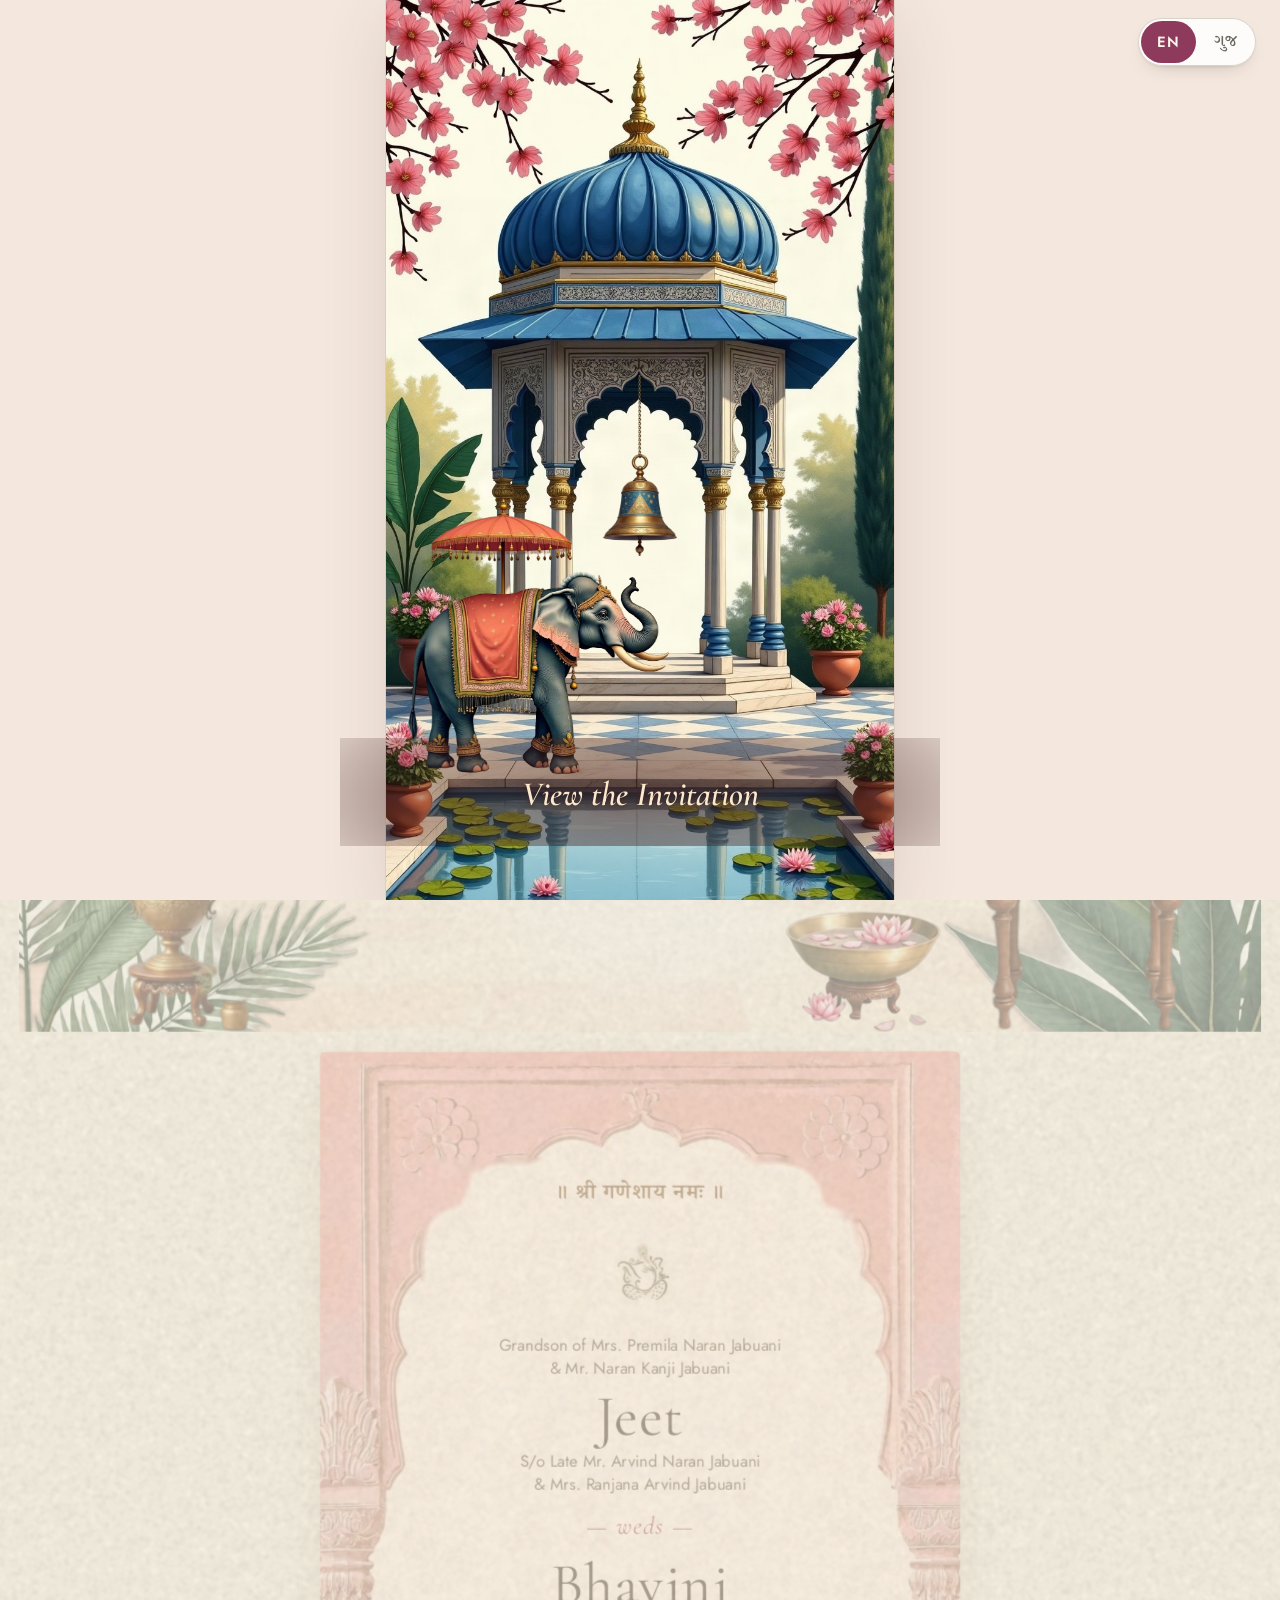
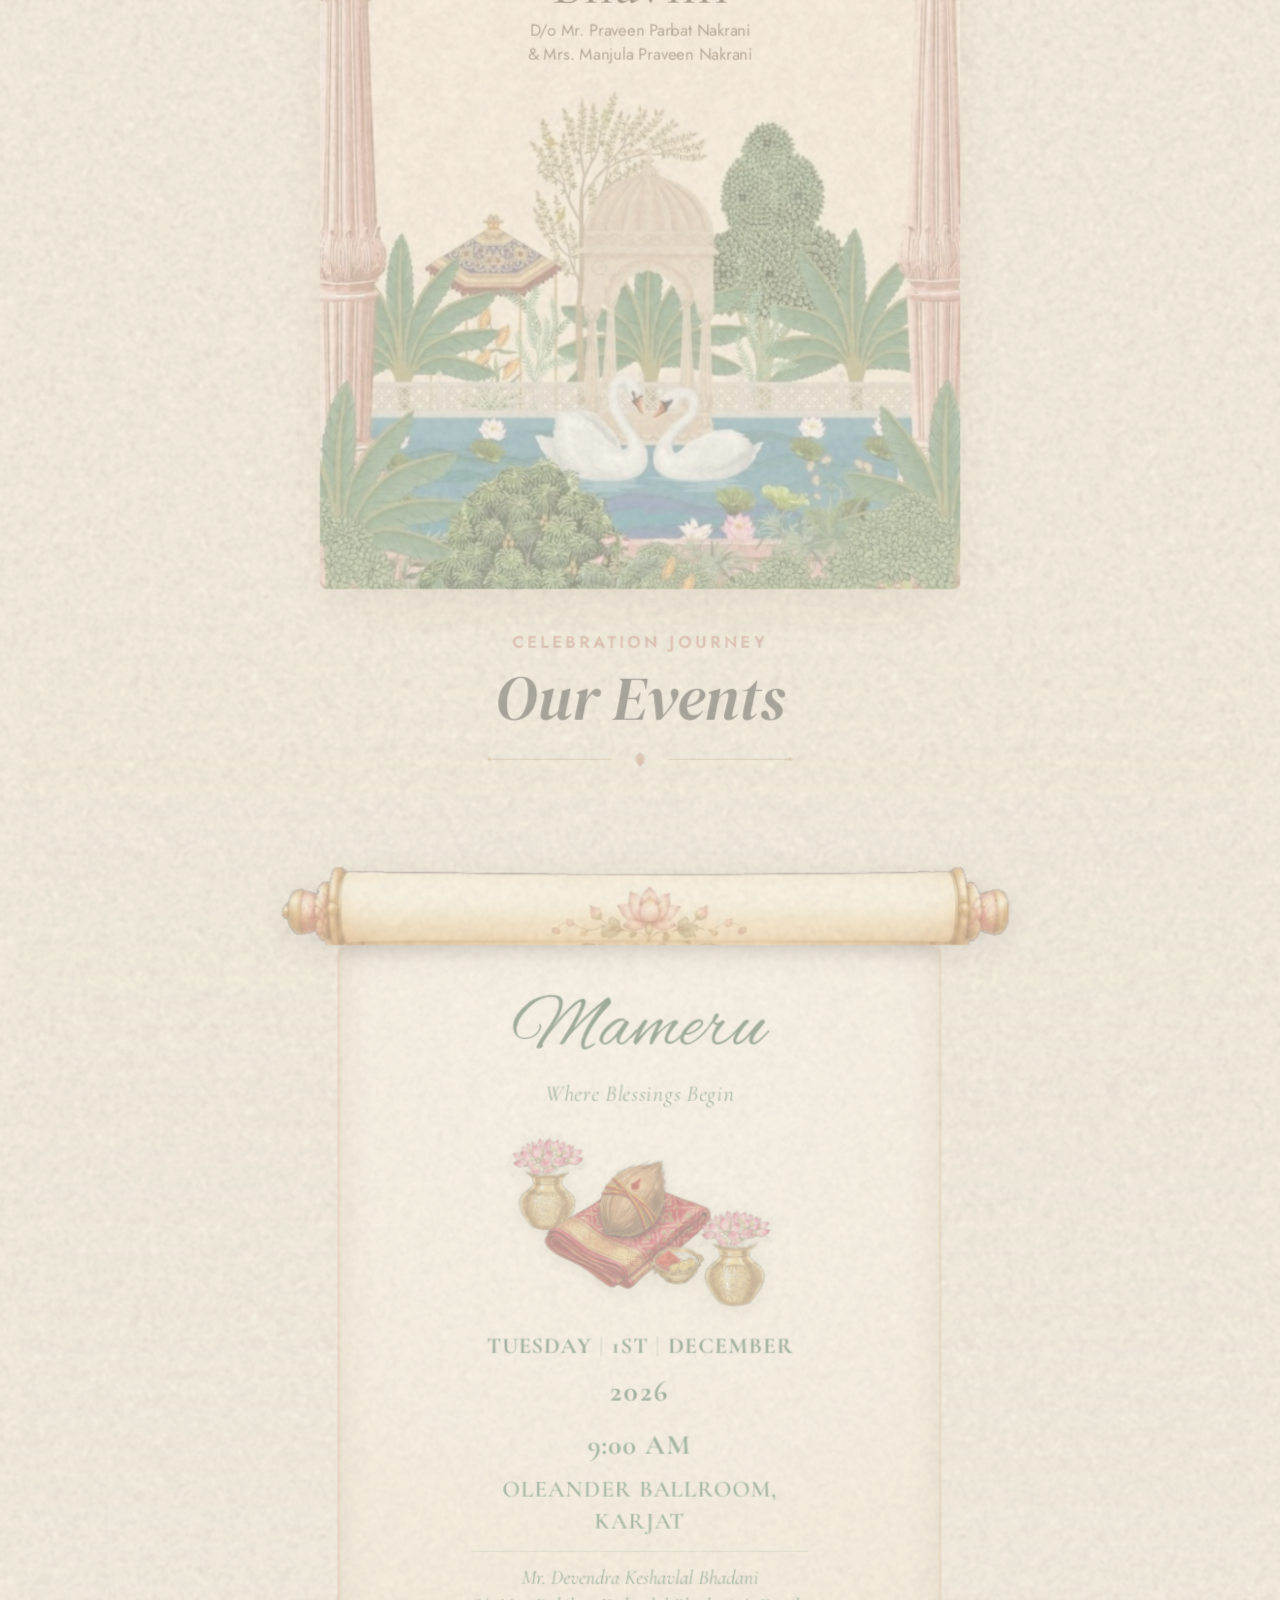
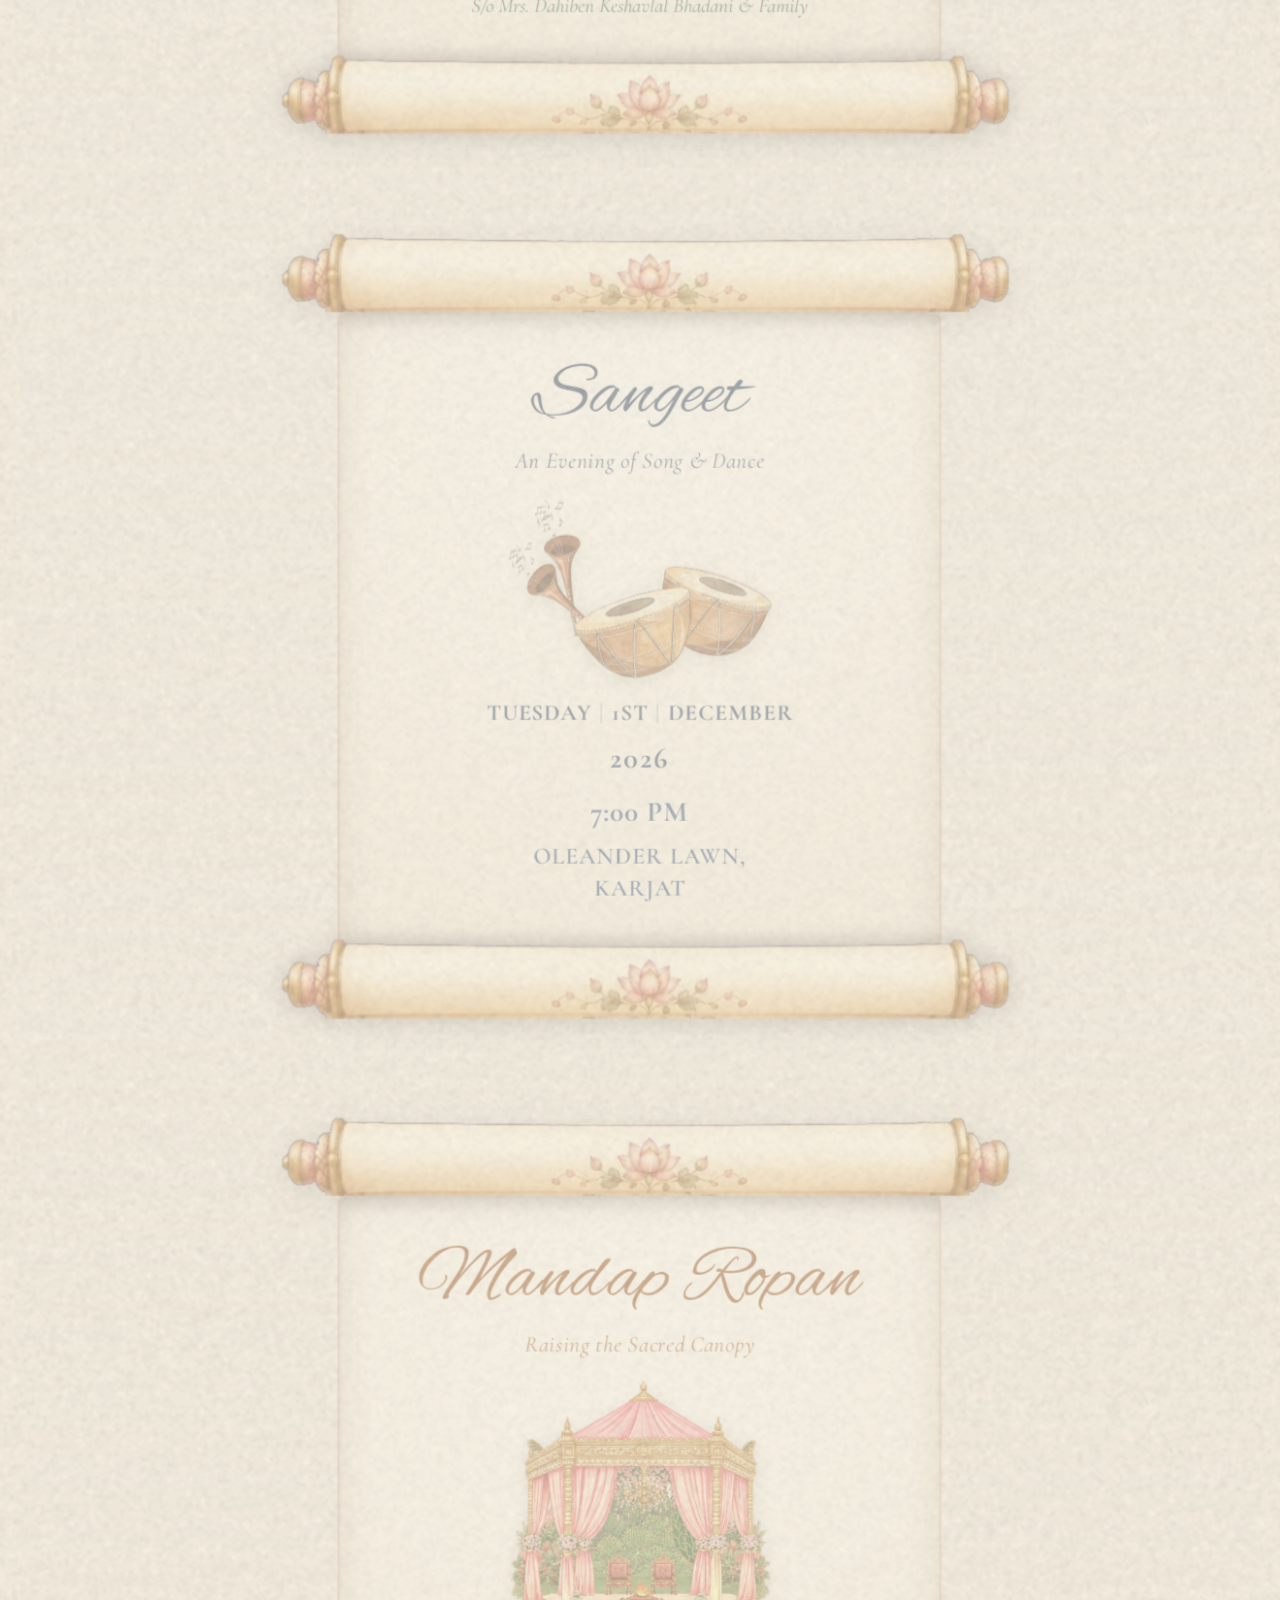
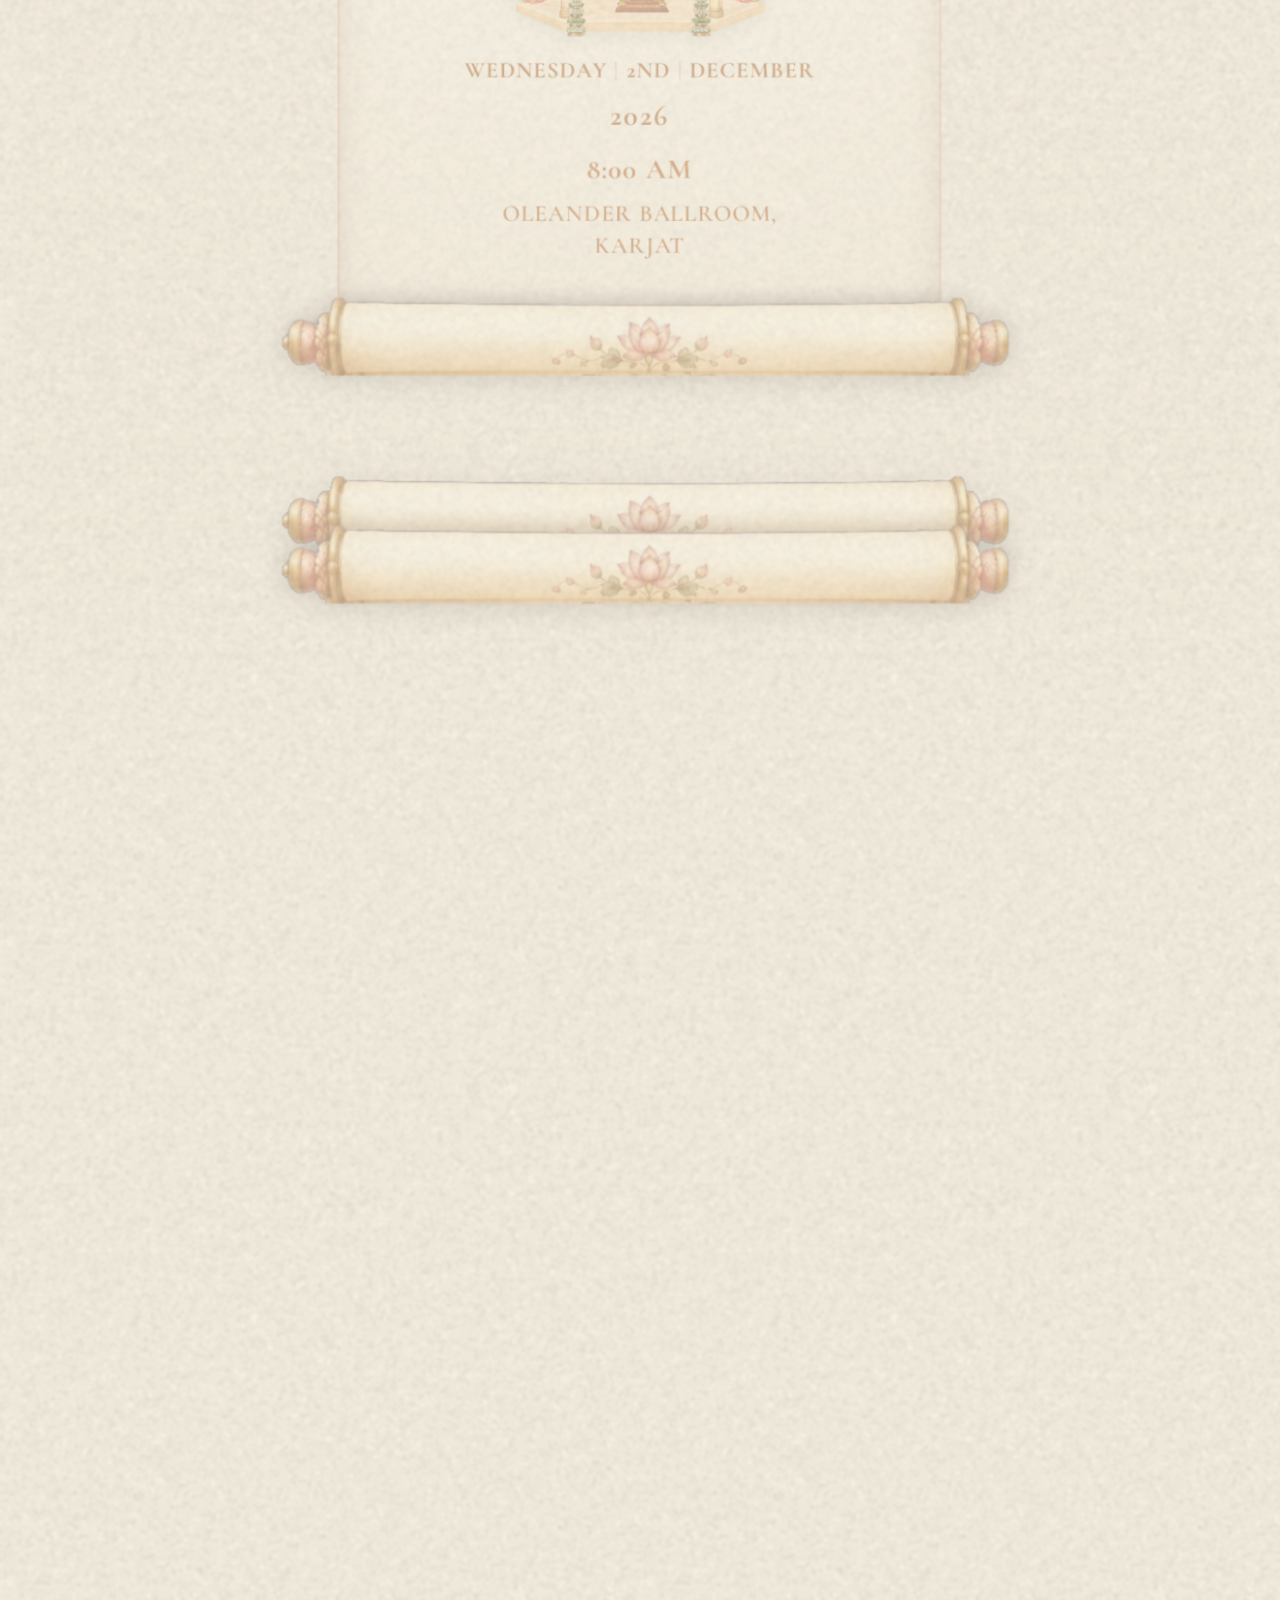
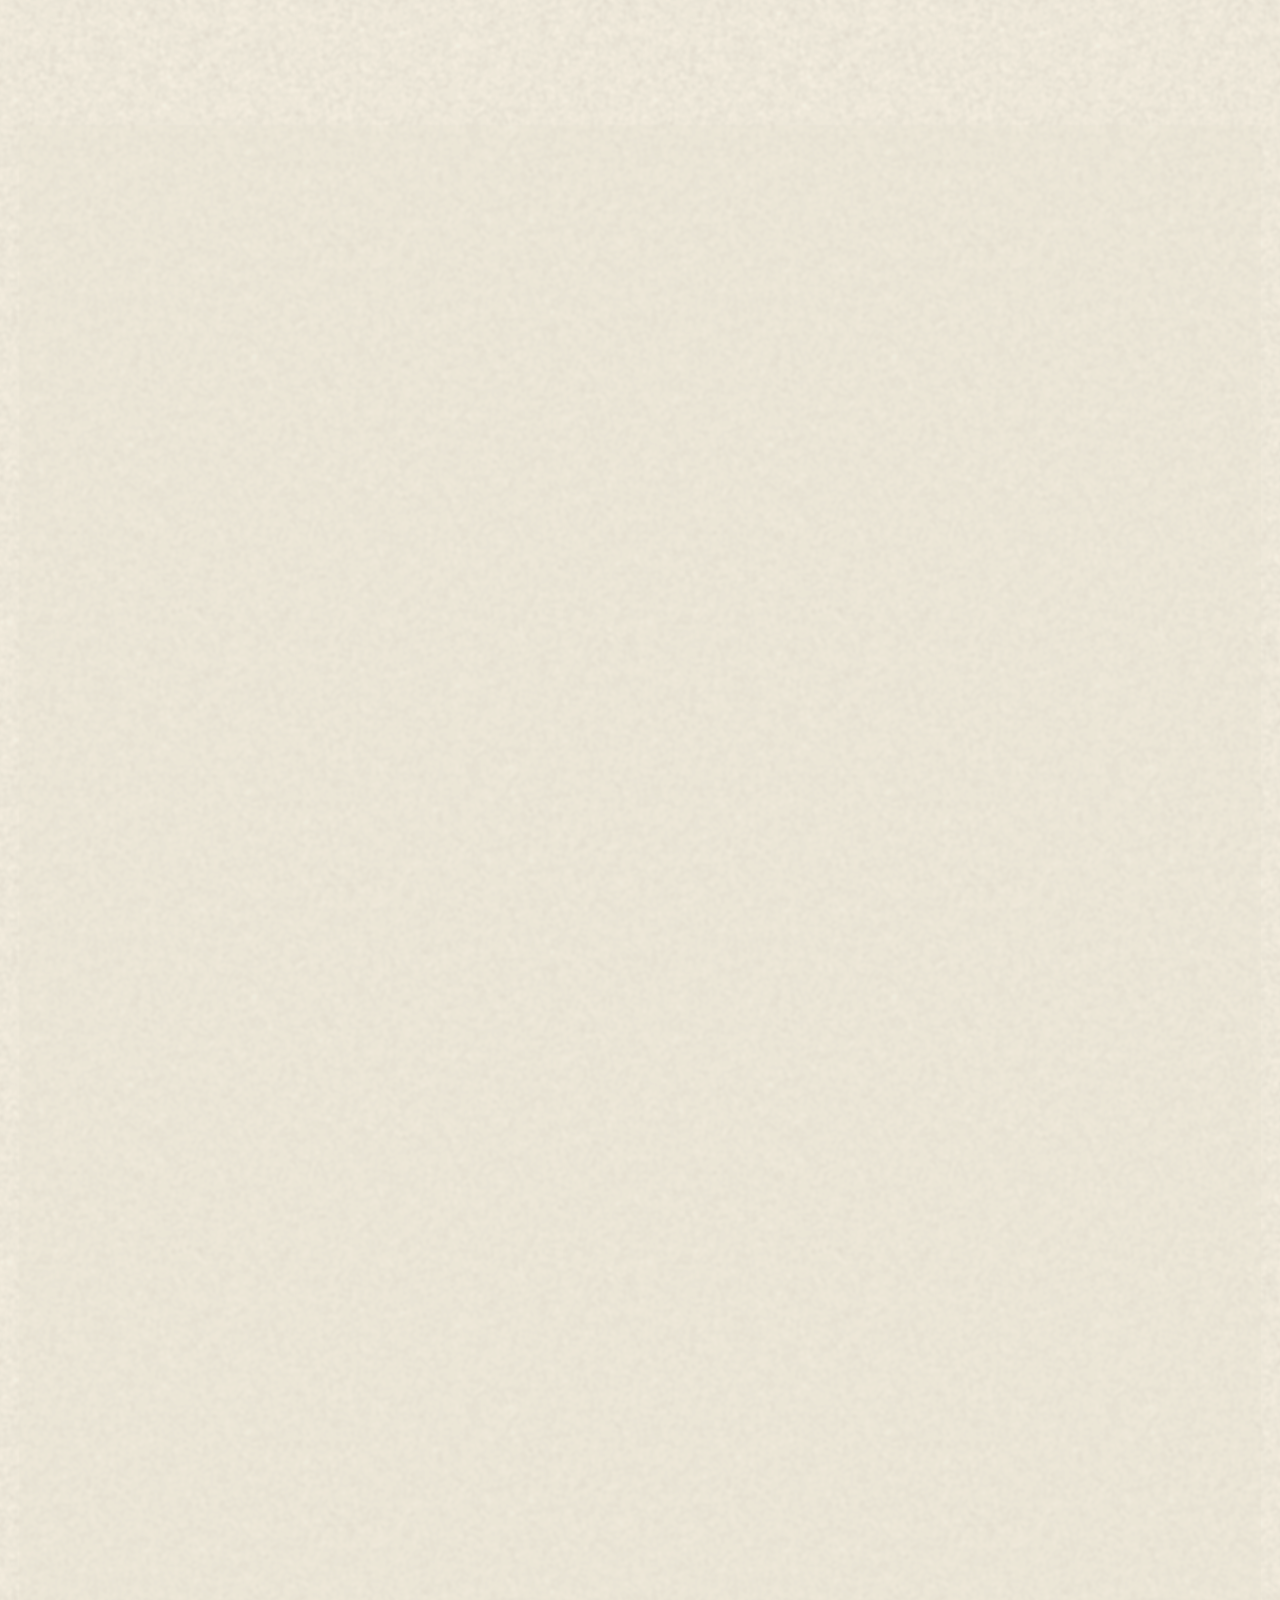
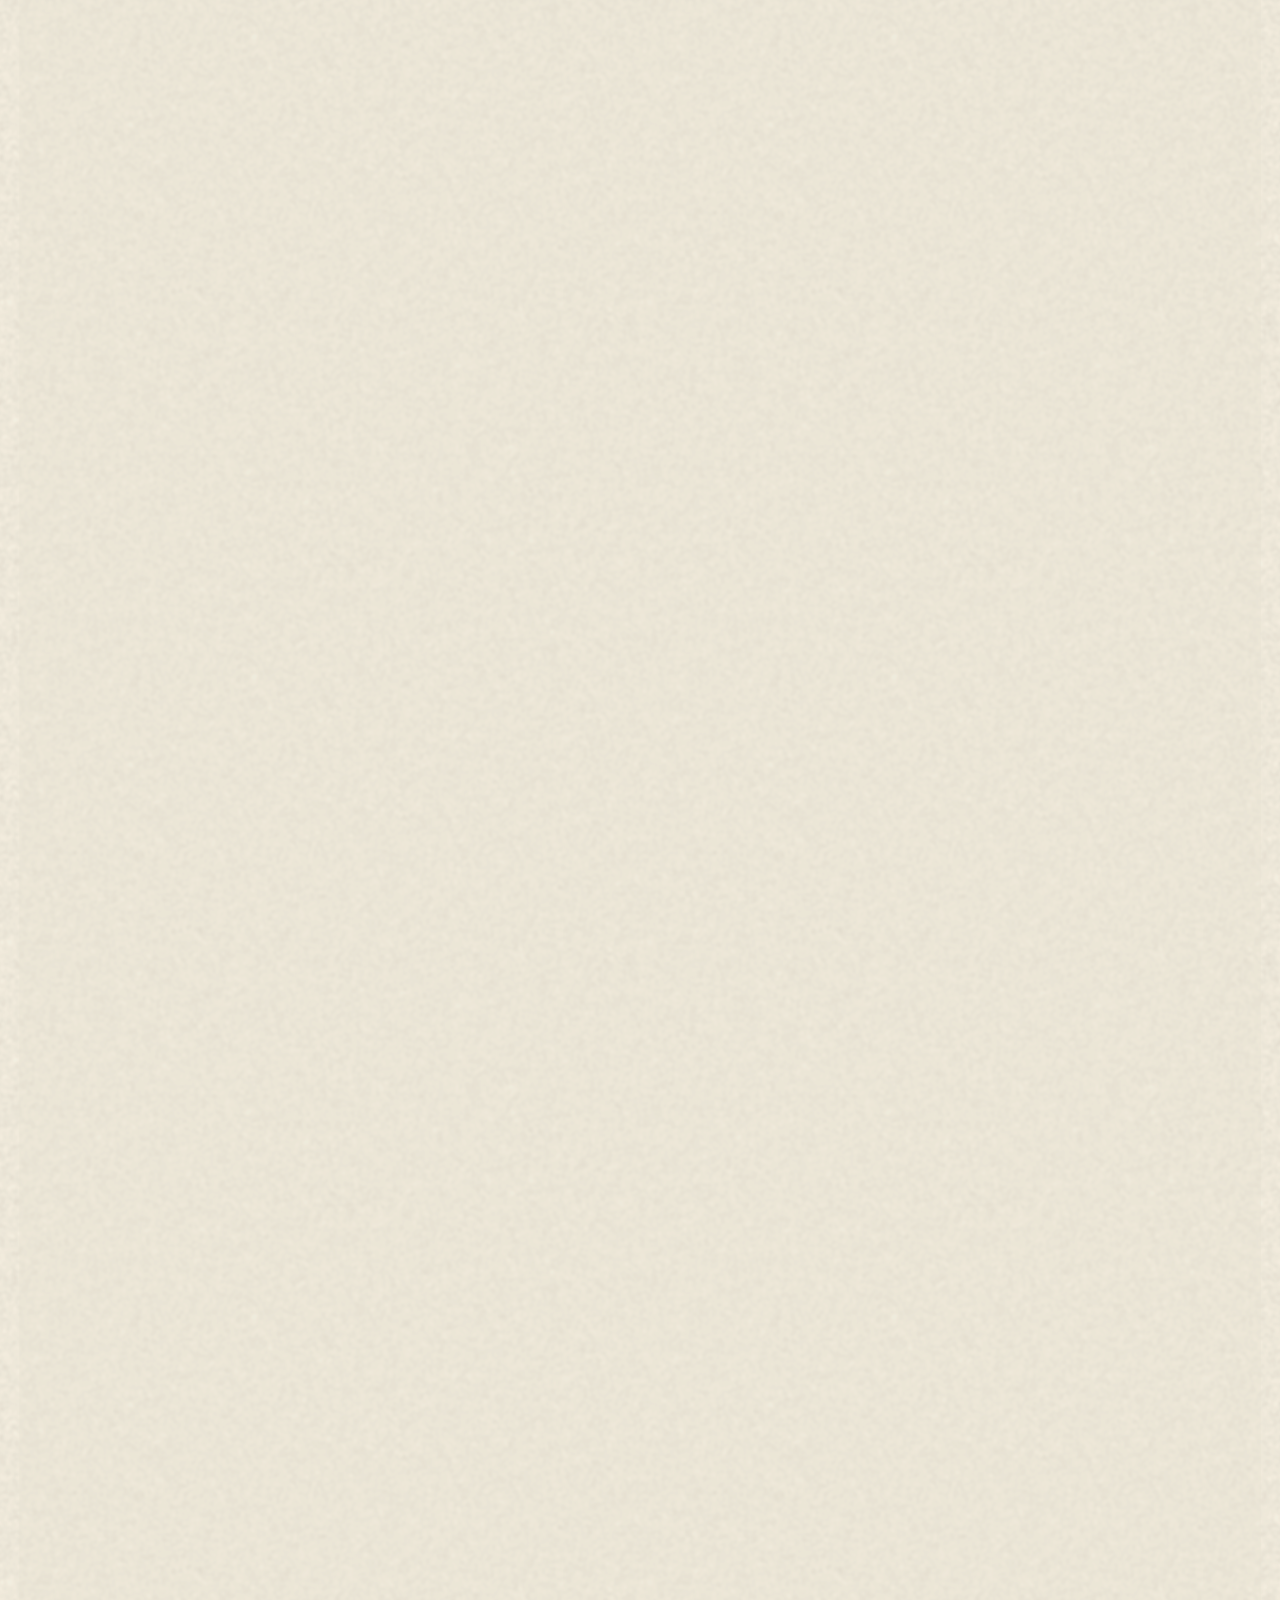
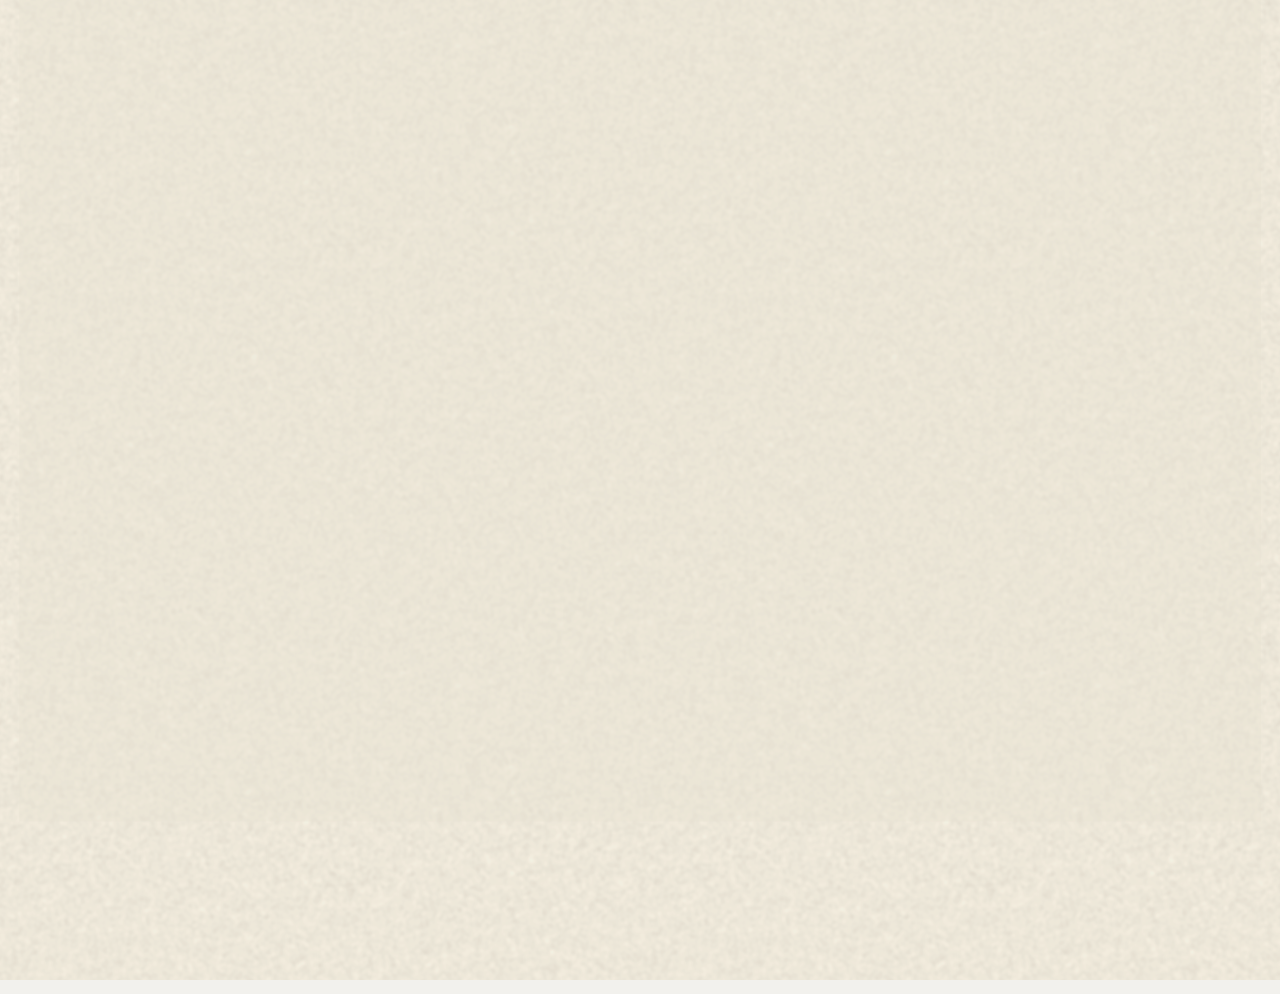
==== commit d814cec0: "Bump content.js cache-bust (missed on the last few content edits); resync 404.html Co-Authored-By: C" ====
--- a/index.html
+++ b/index.html
@@ -475,7 +475,7 @@
 </div>
 
 <script src="guests.js?v=20261009a"></script>
-<script src="content.js?v=20261011a"></script>
+<script src="content.js?v=20261016a"></script>
 <script src="main.js?v=20261011b"></script>
 </body>
 </html>
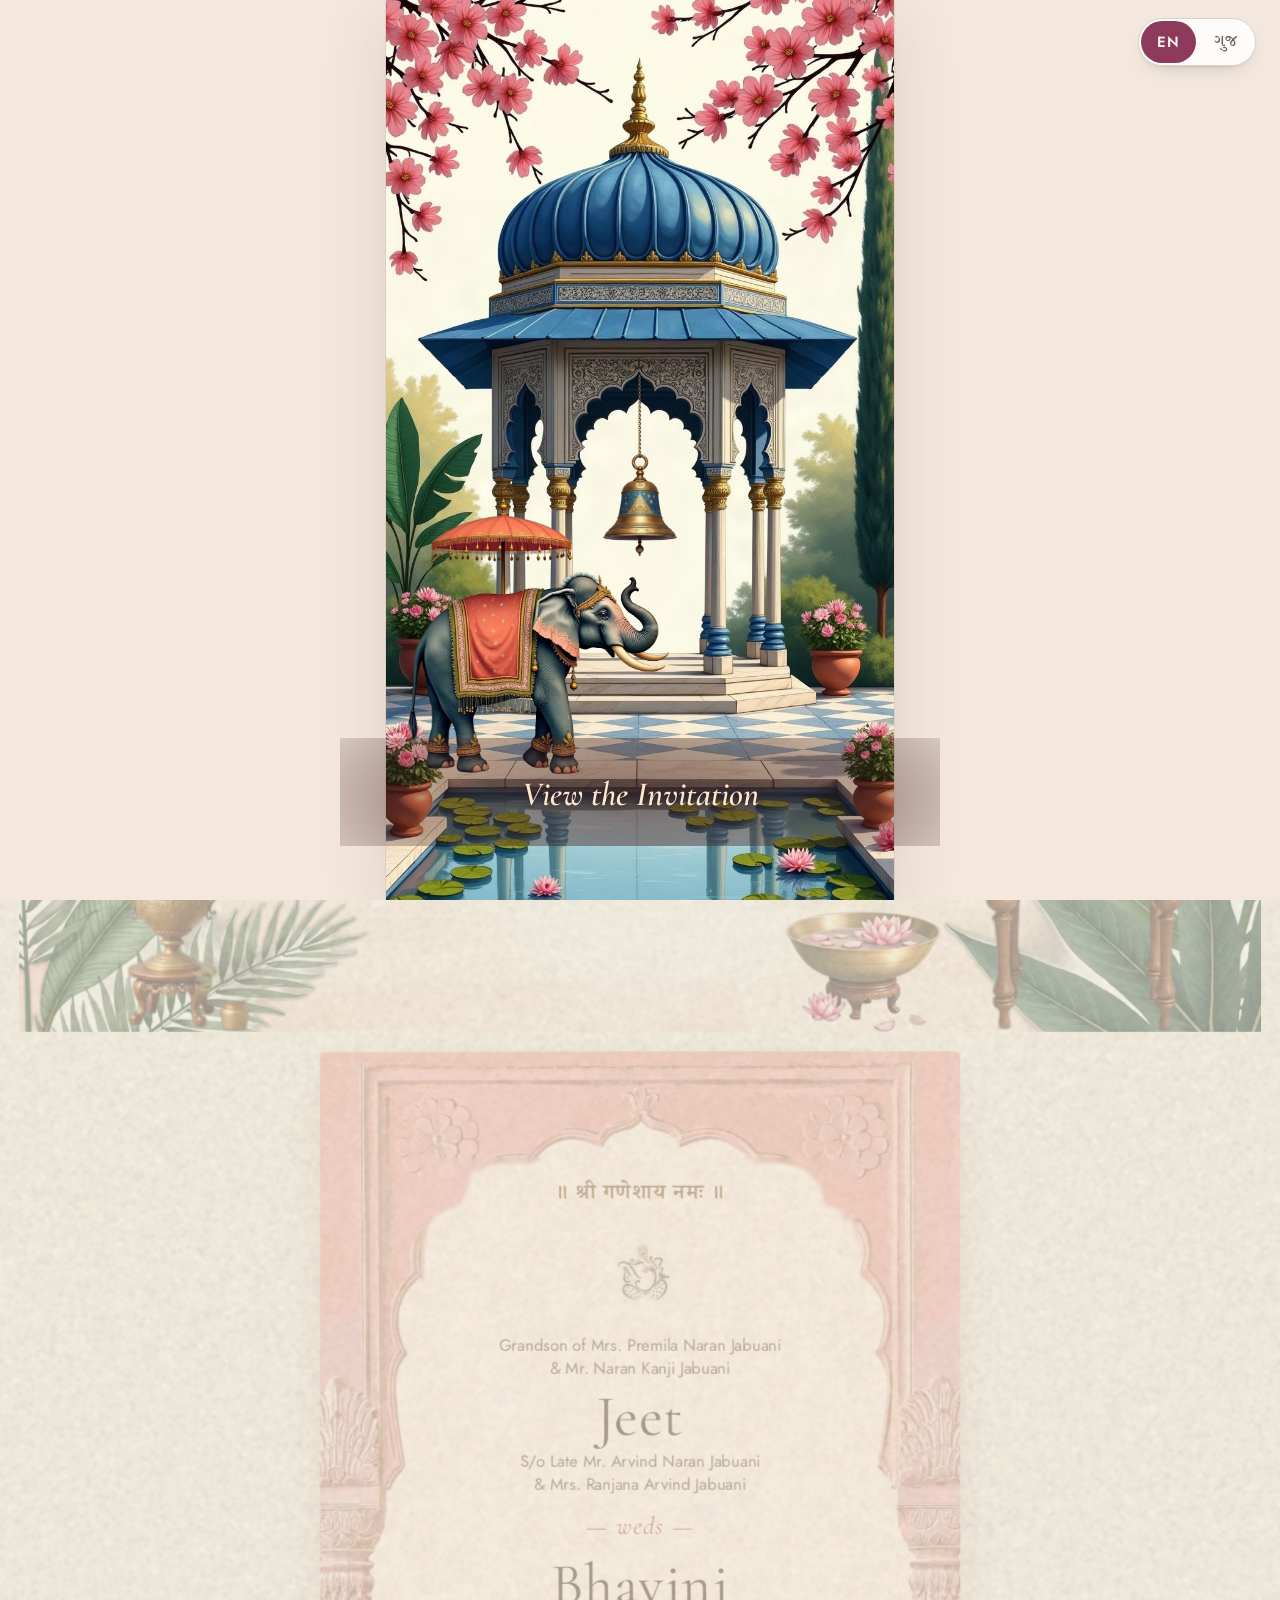
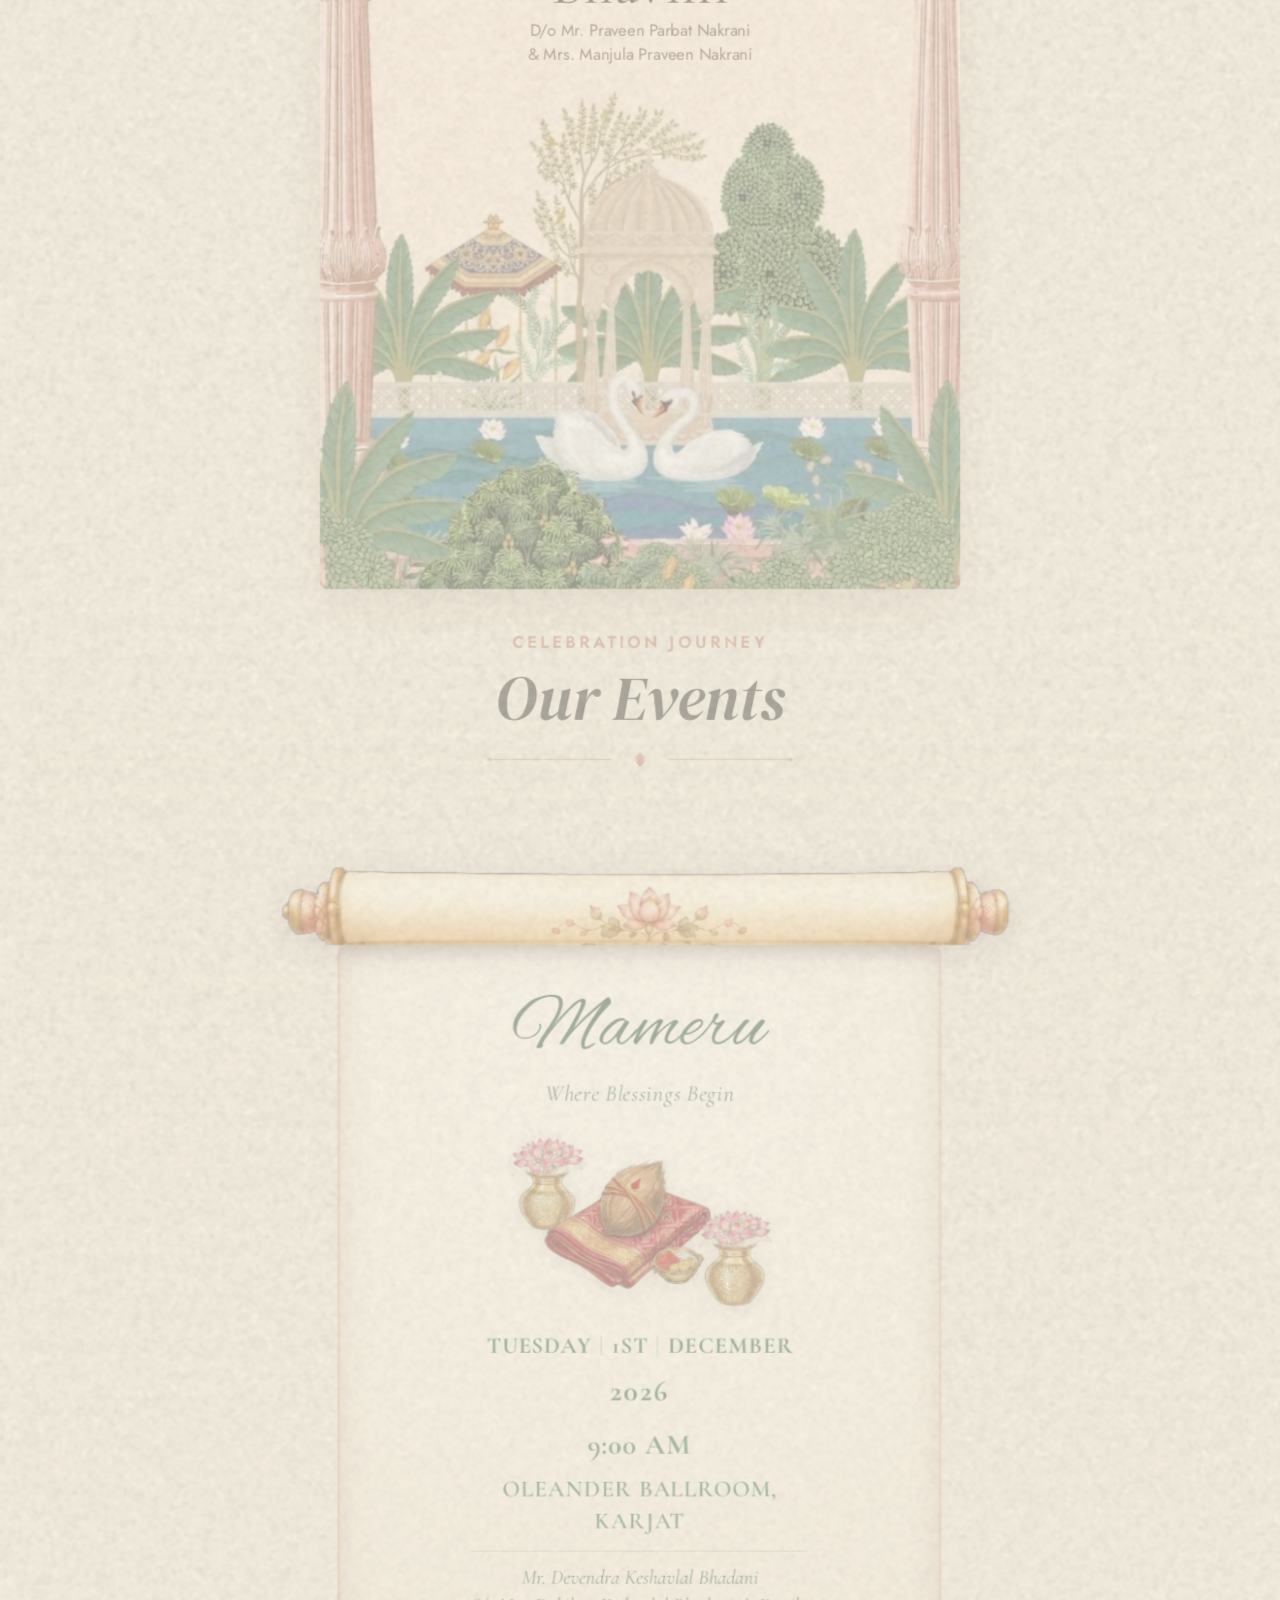
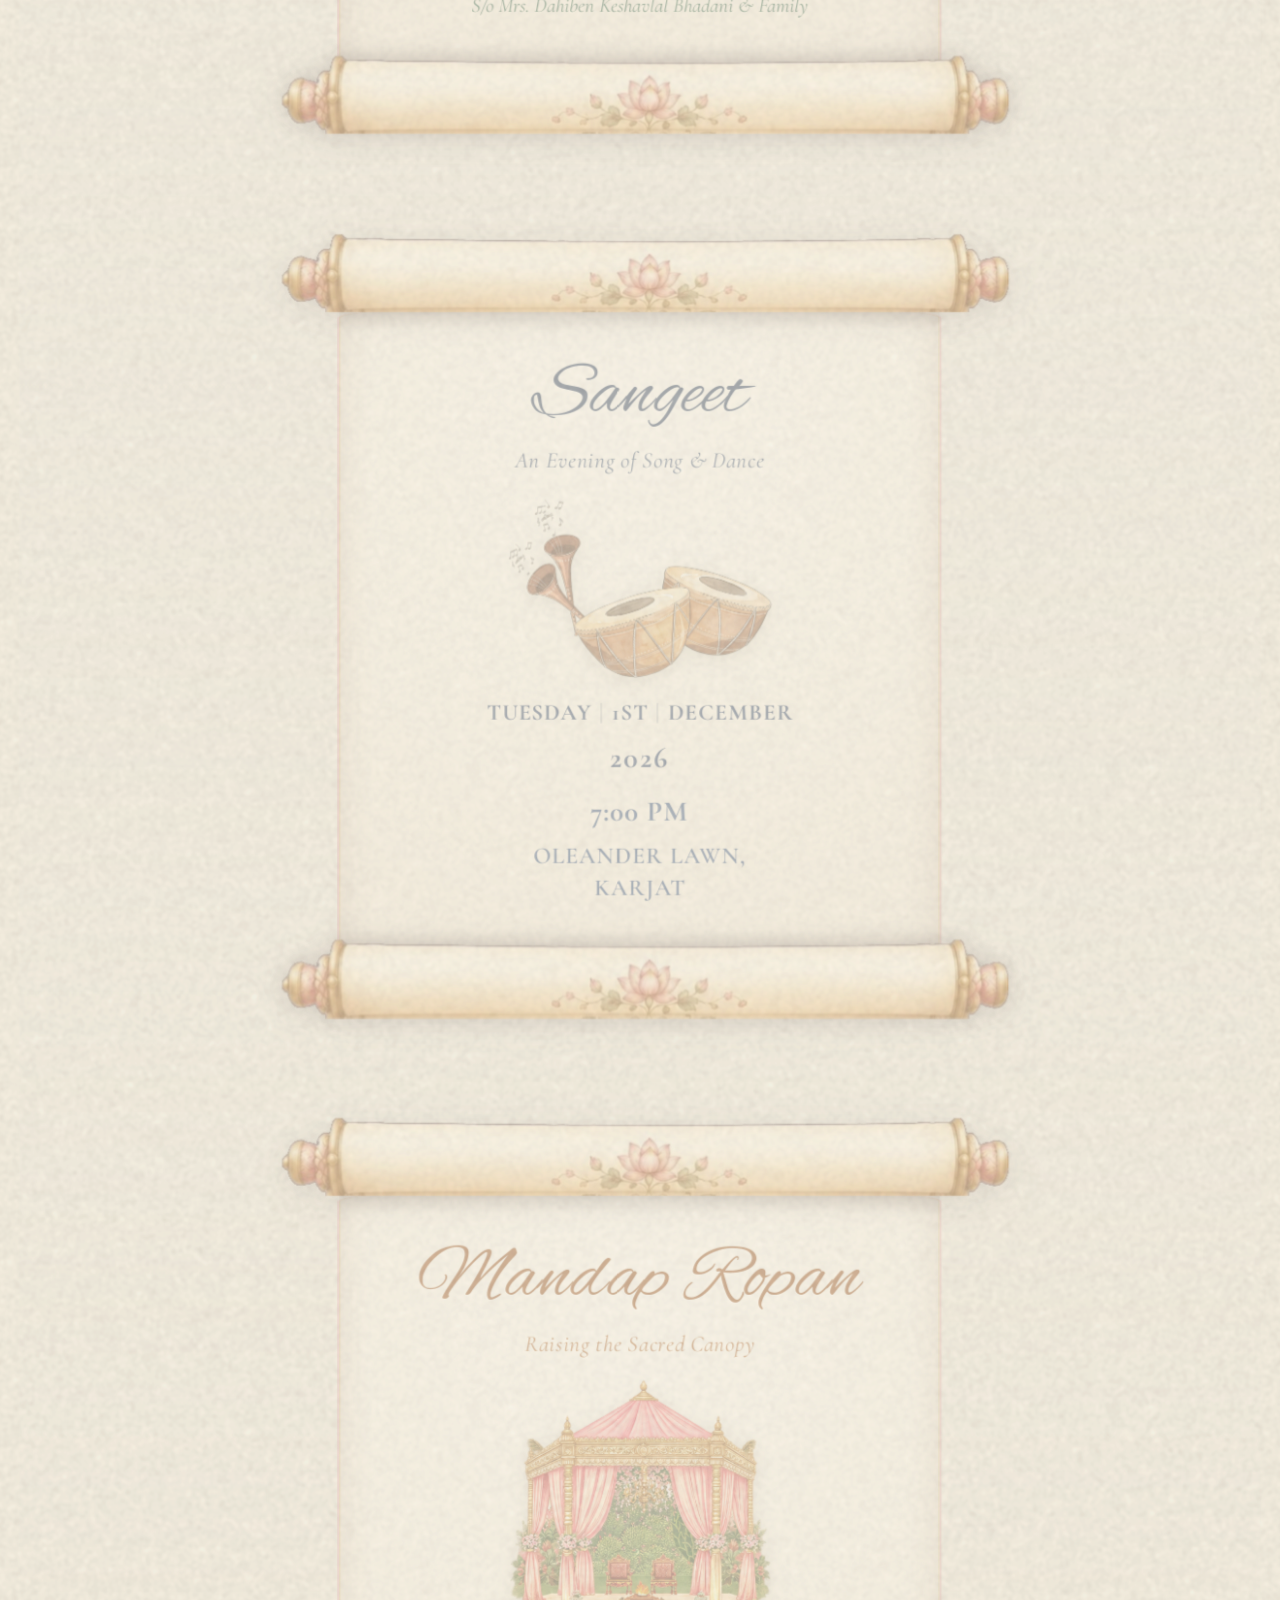
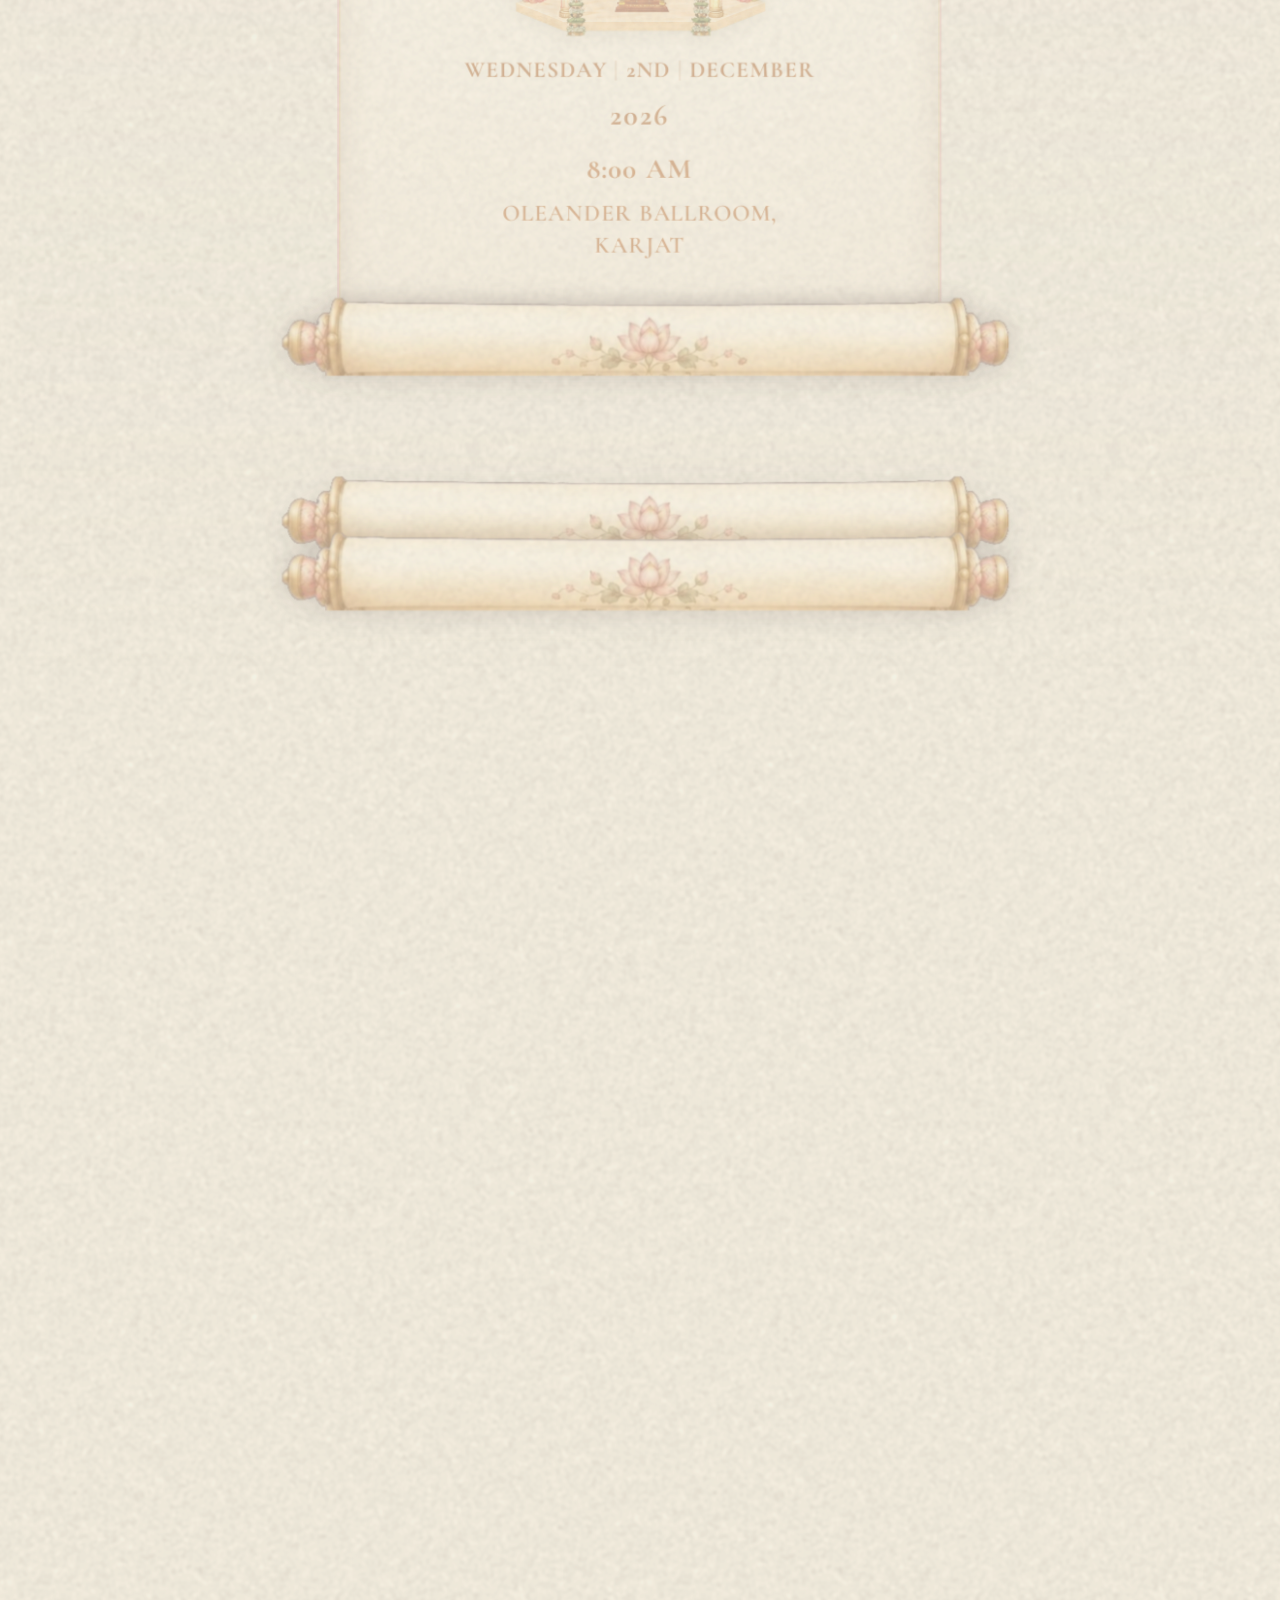
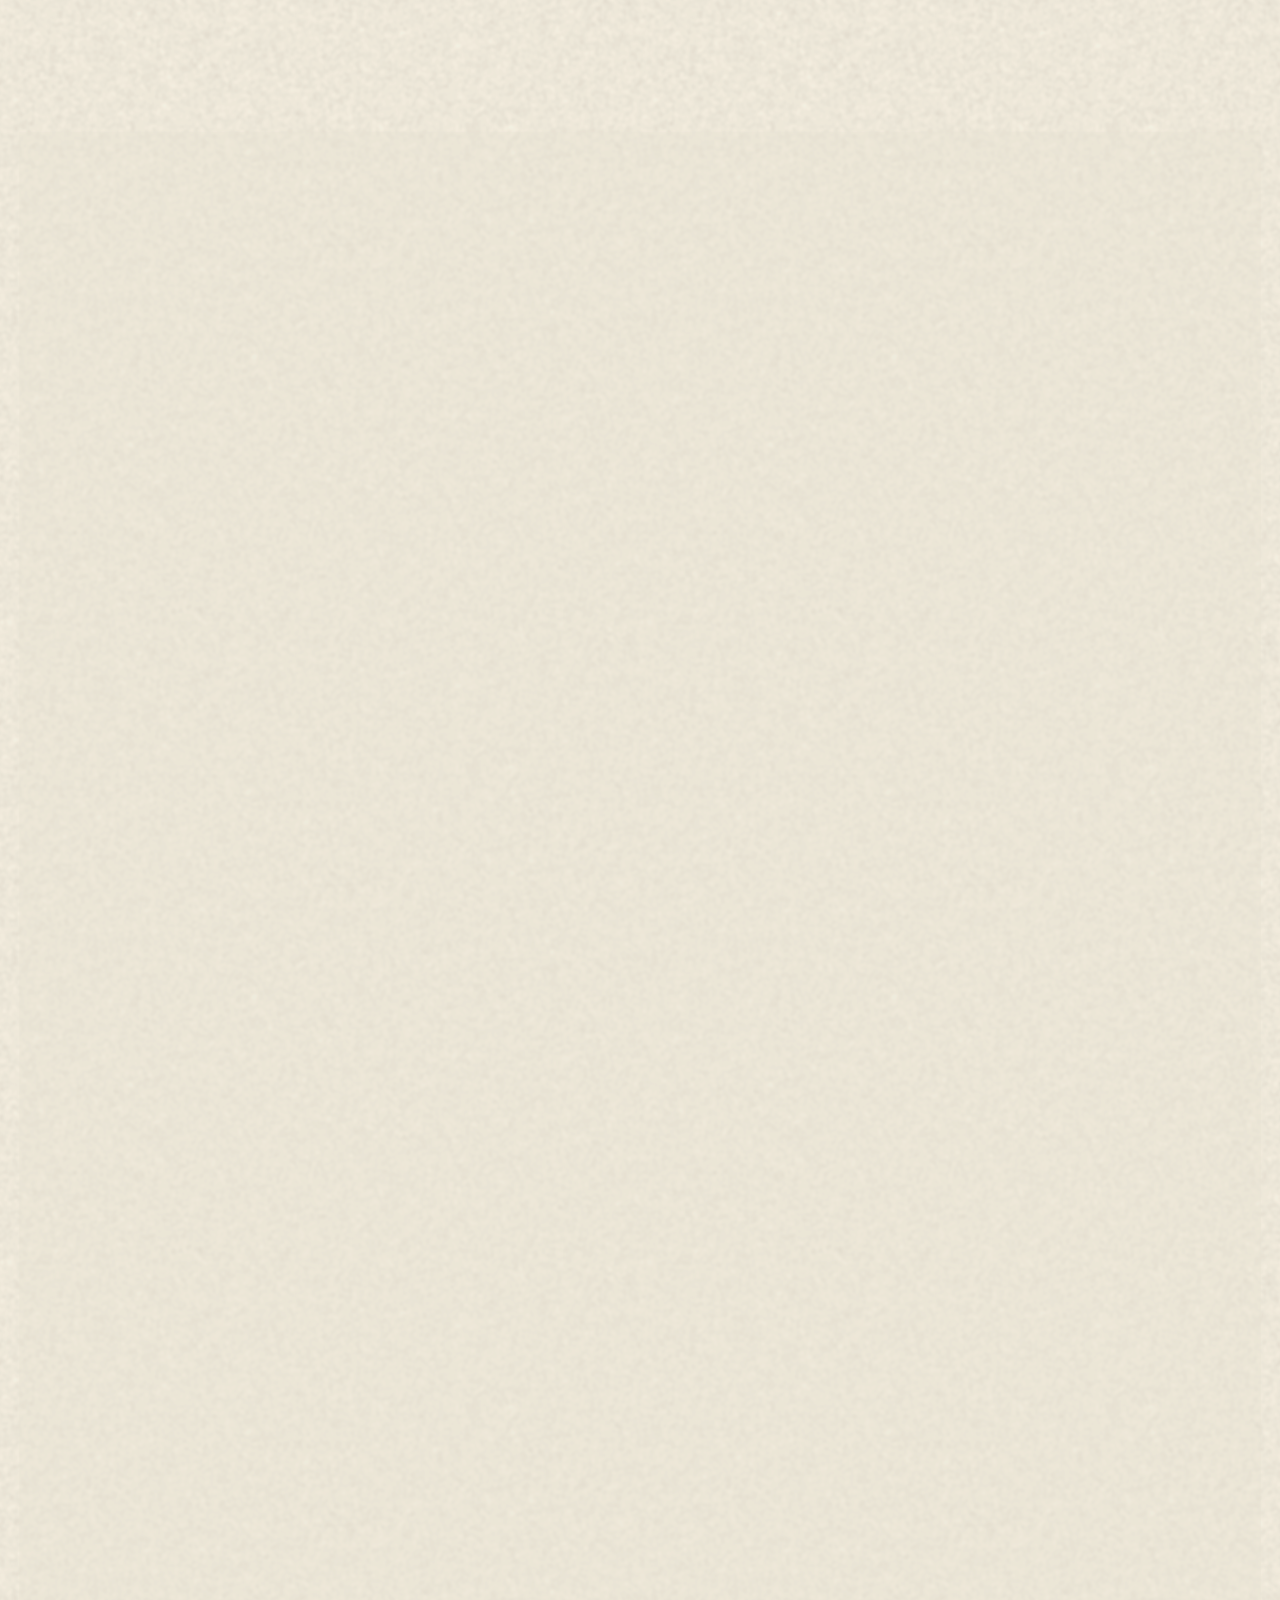
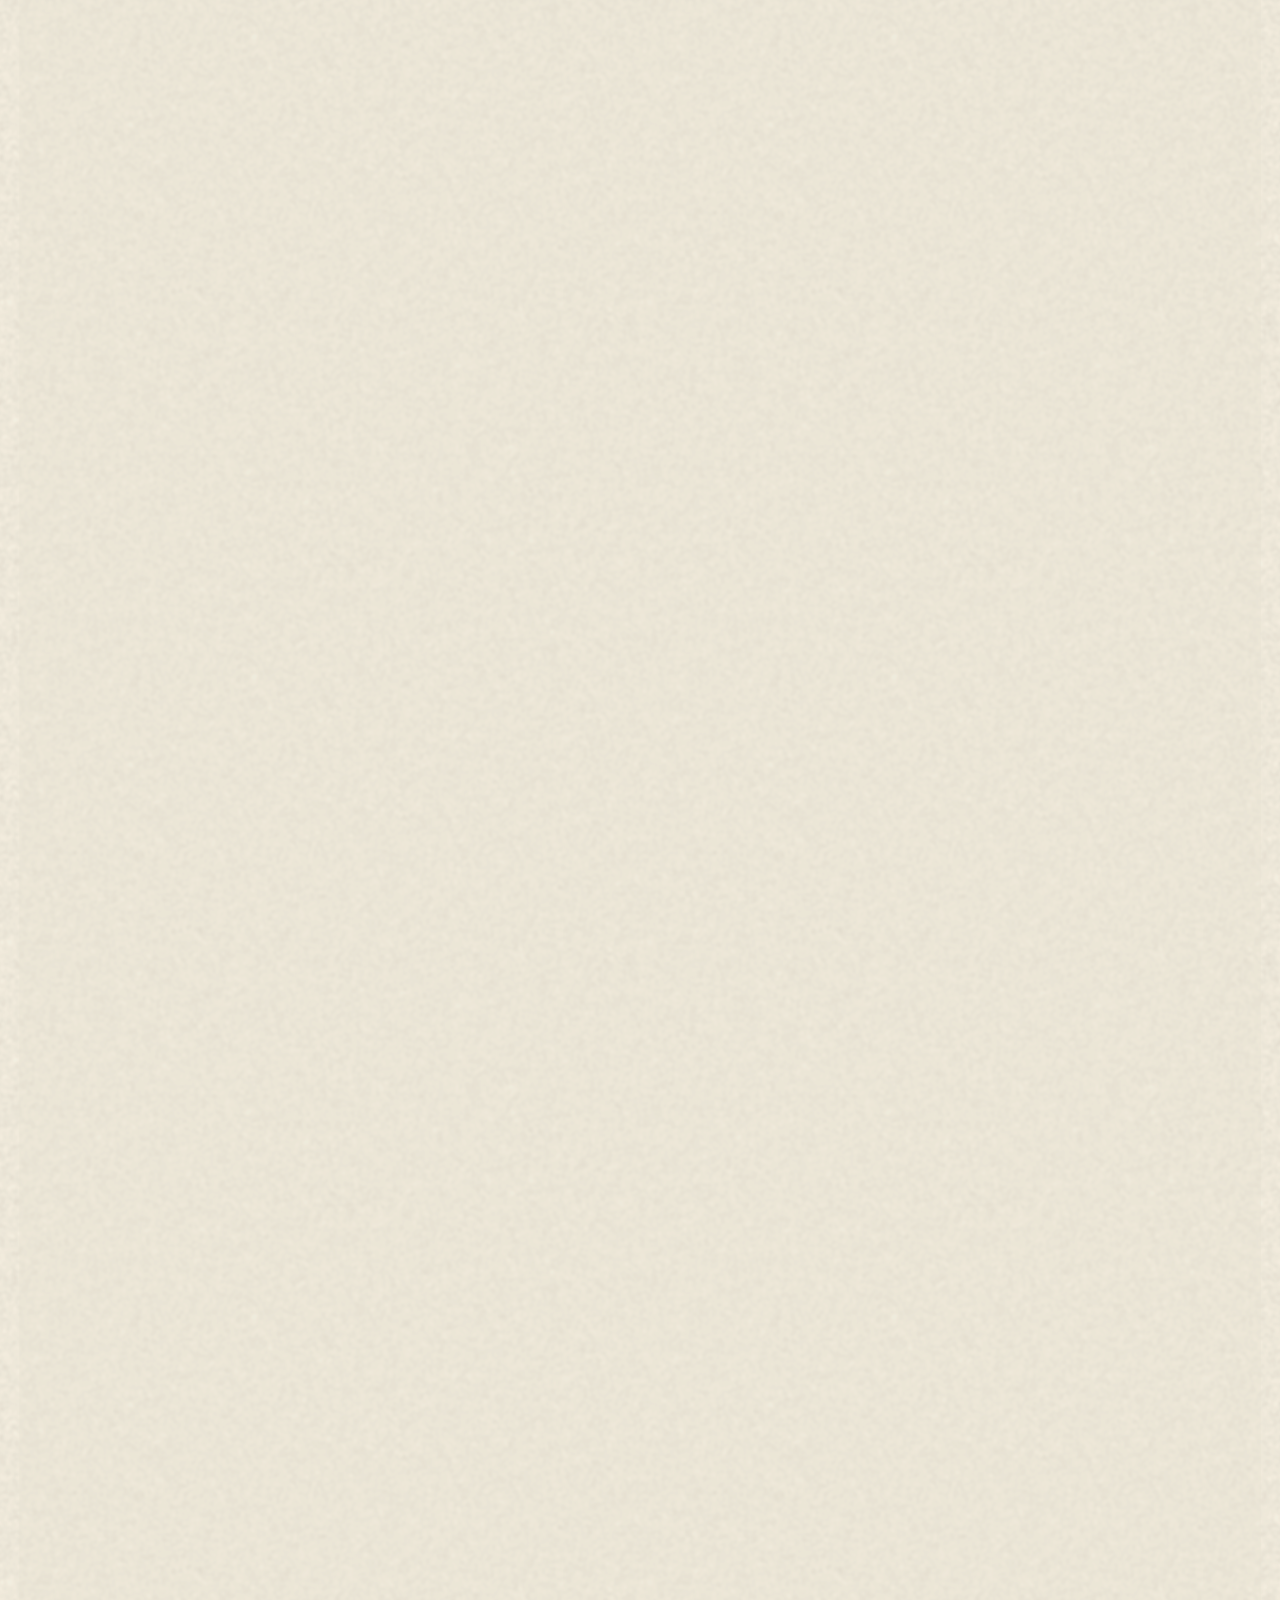
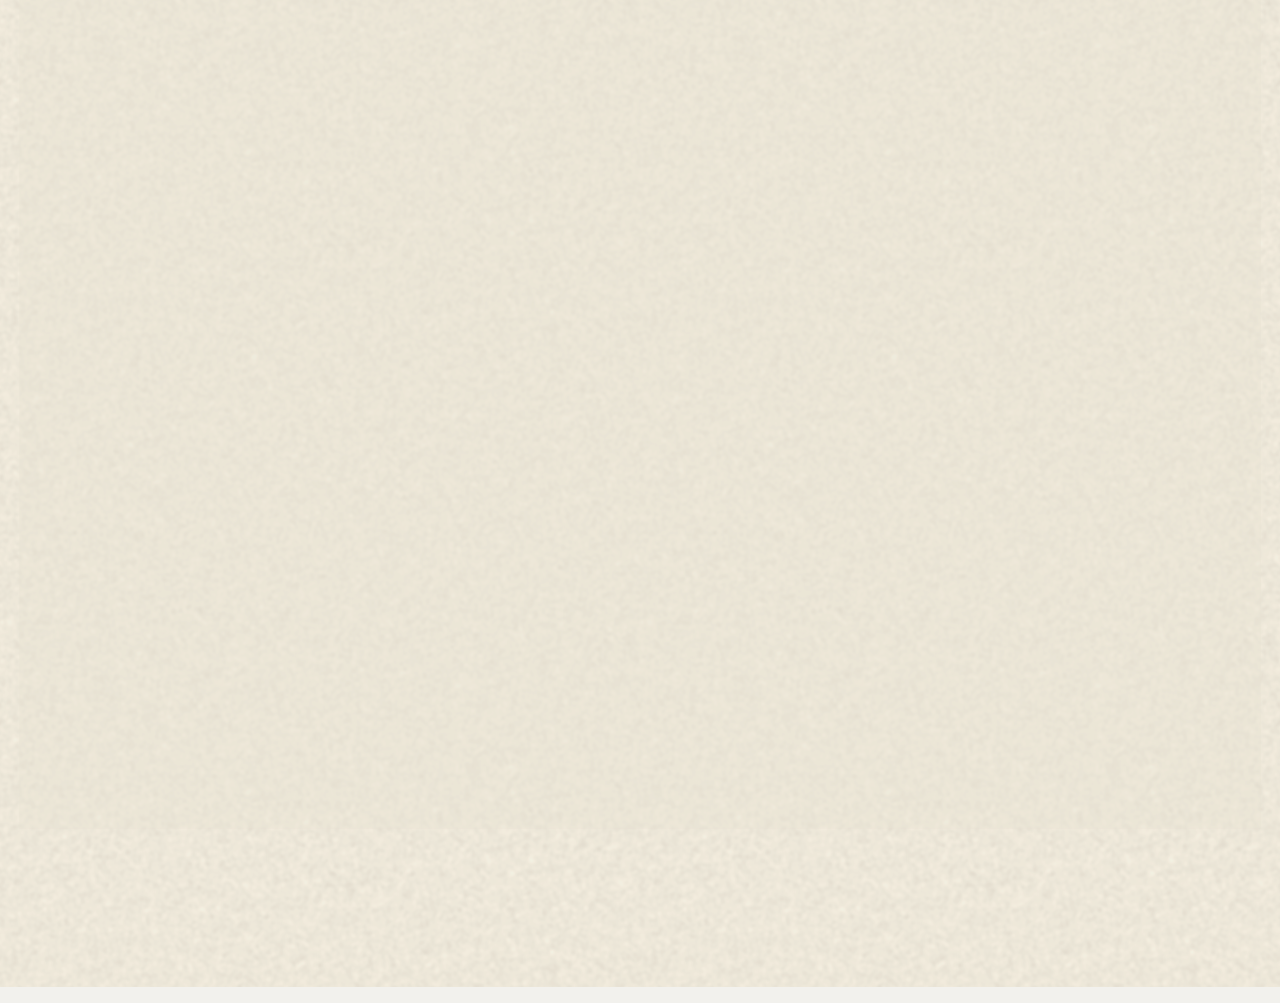
==== commit e8d16312: "Bride side: rebuild hostsAwaiting list with Mr./Mrs. pairs + Sayansh; Mandap Ropan starts 9 AM for b" ====
--- a/index.html
+++ b/index.html
@@ -475,7 +475,7 @@
 </div>
 
 <script src="guests.js?v=20261009a"></script>
-<script src="content.js?v=20261016a"></script>
+<script src="content.js?v=20261016b"></script>
 <script src="main.js?v=20261011b"></script>
 </body>
 </html>
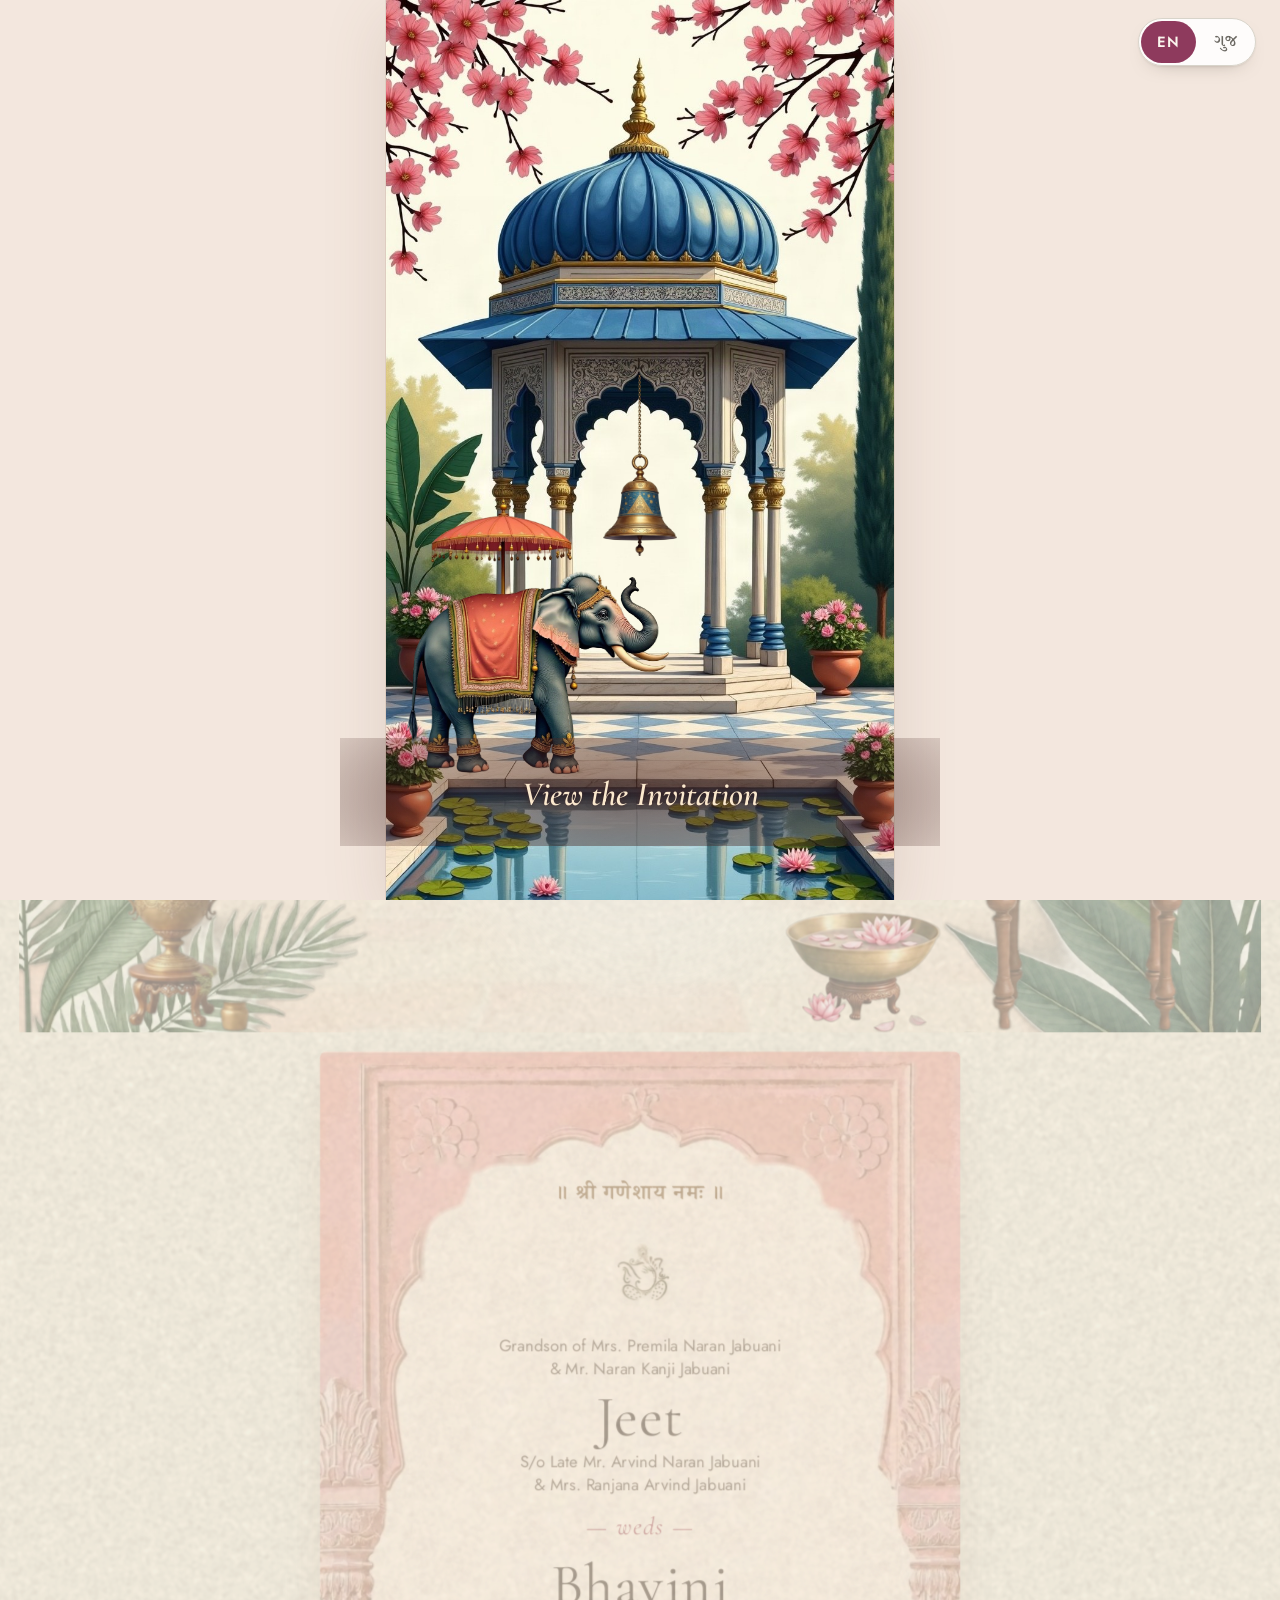
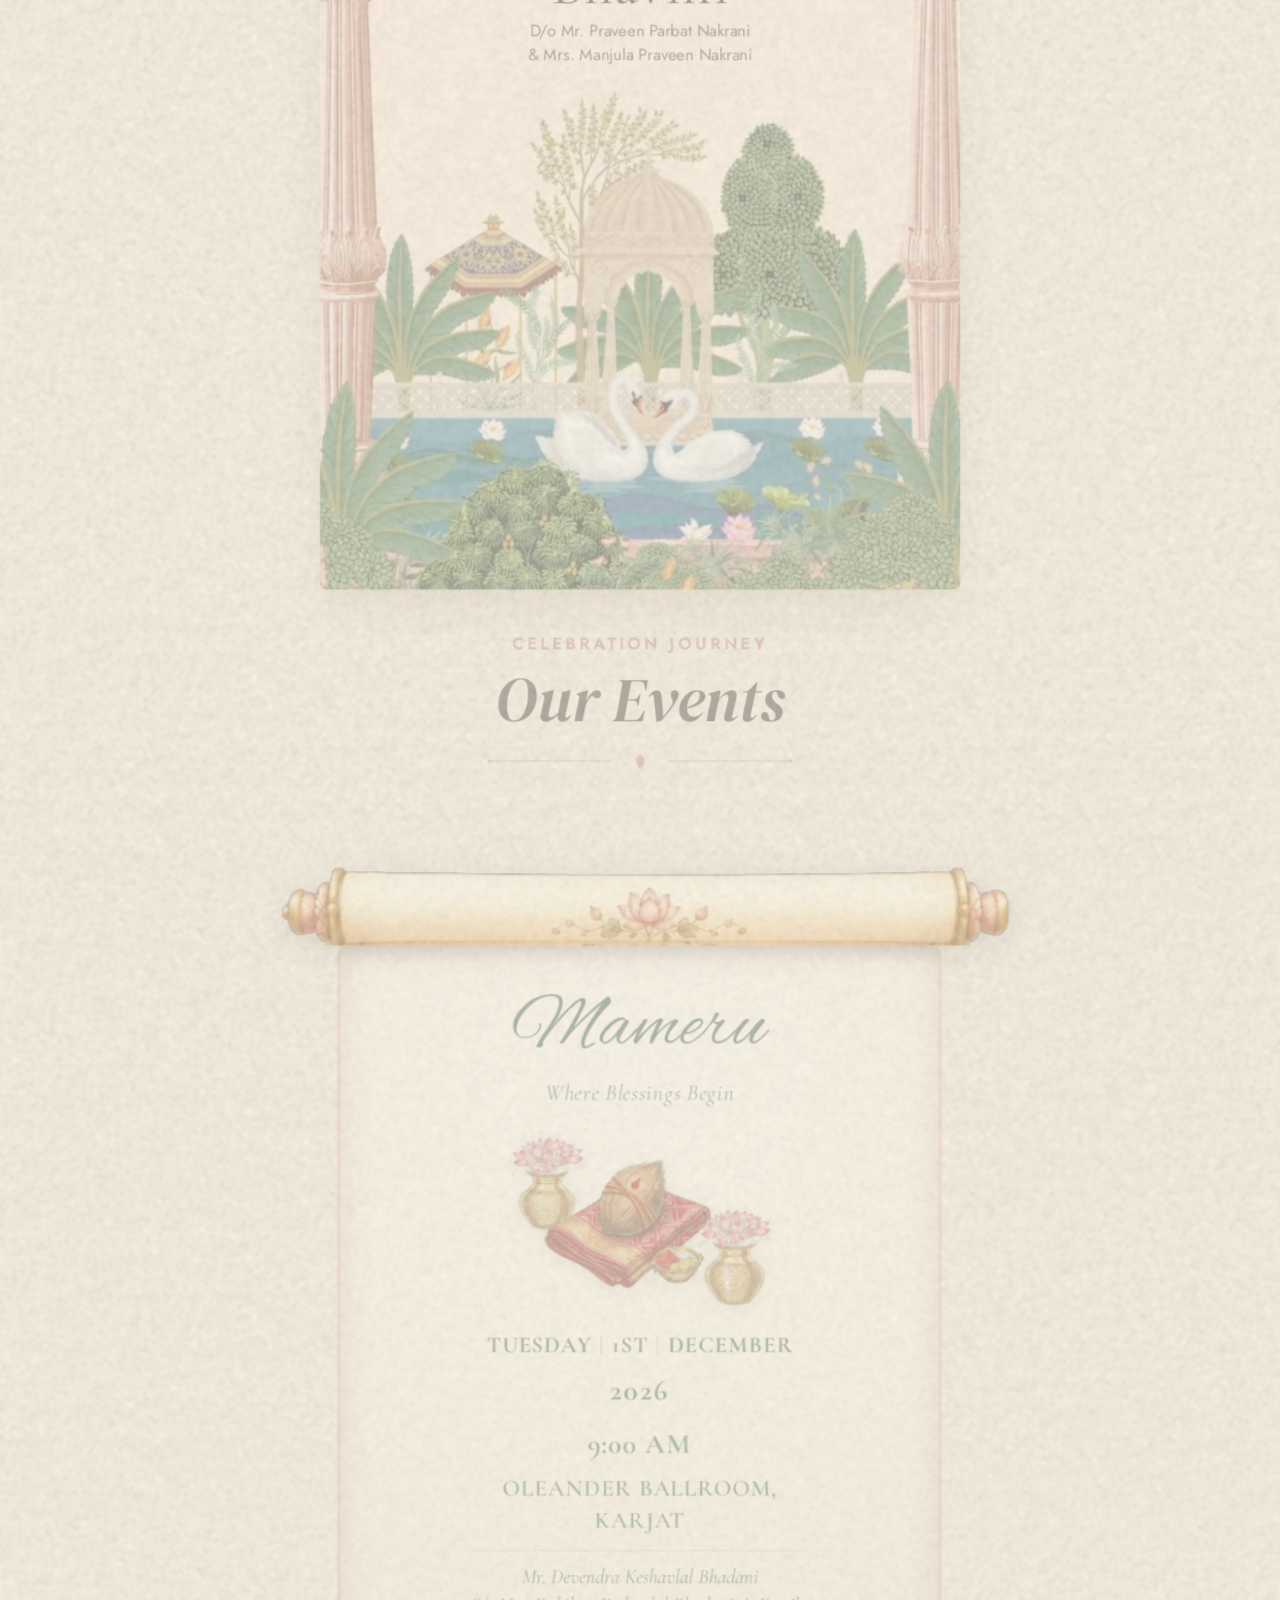
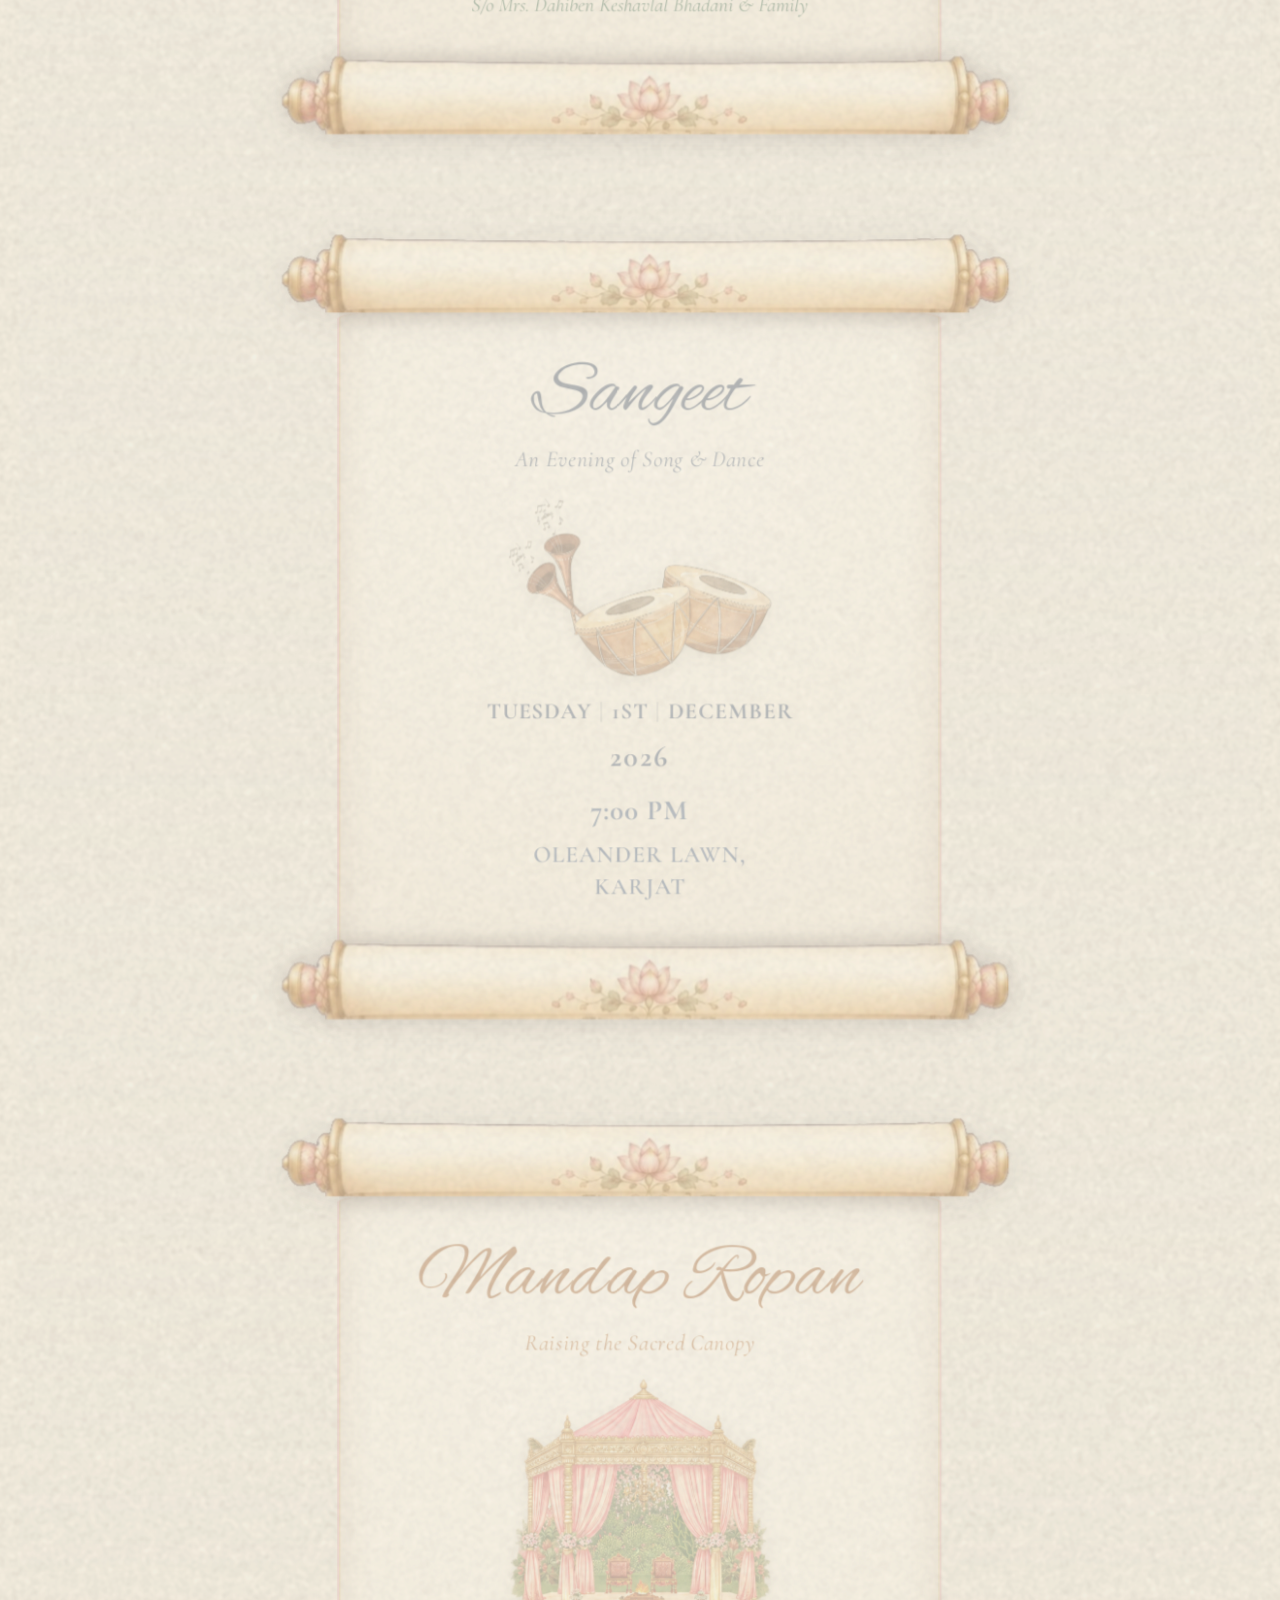
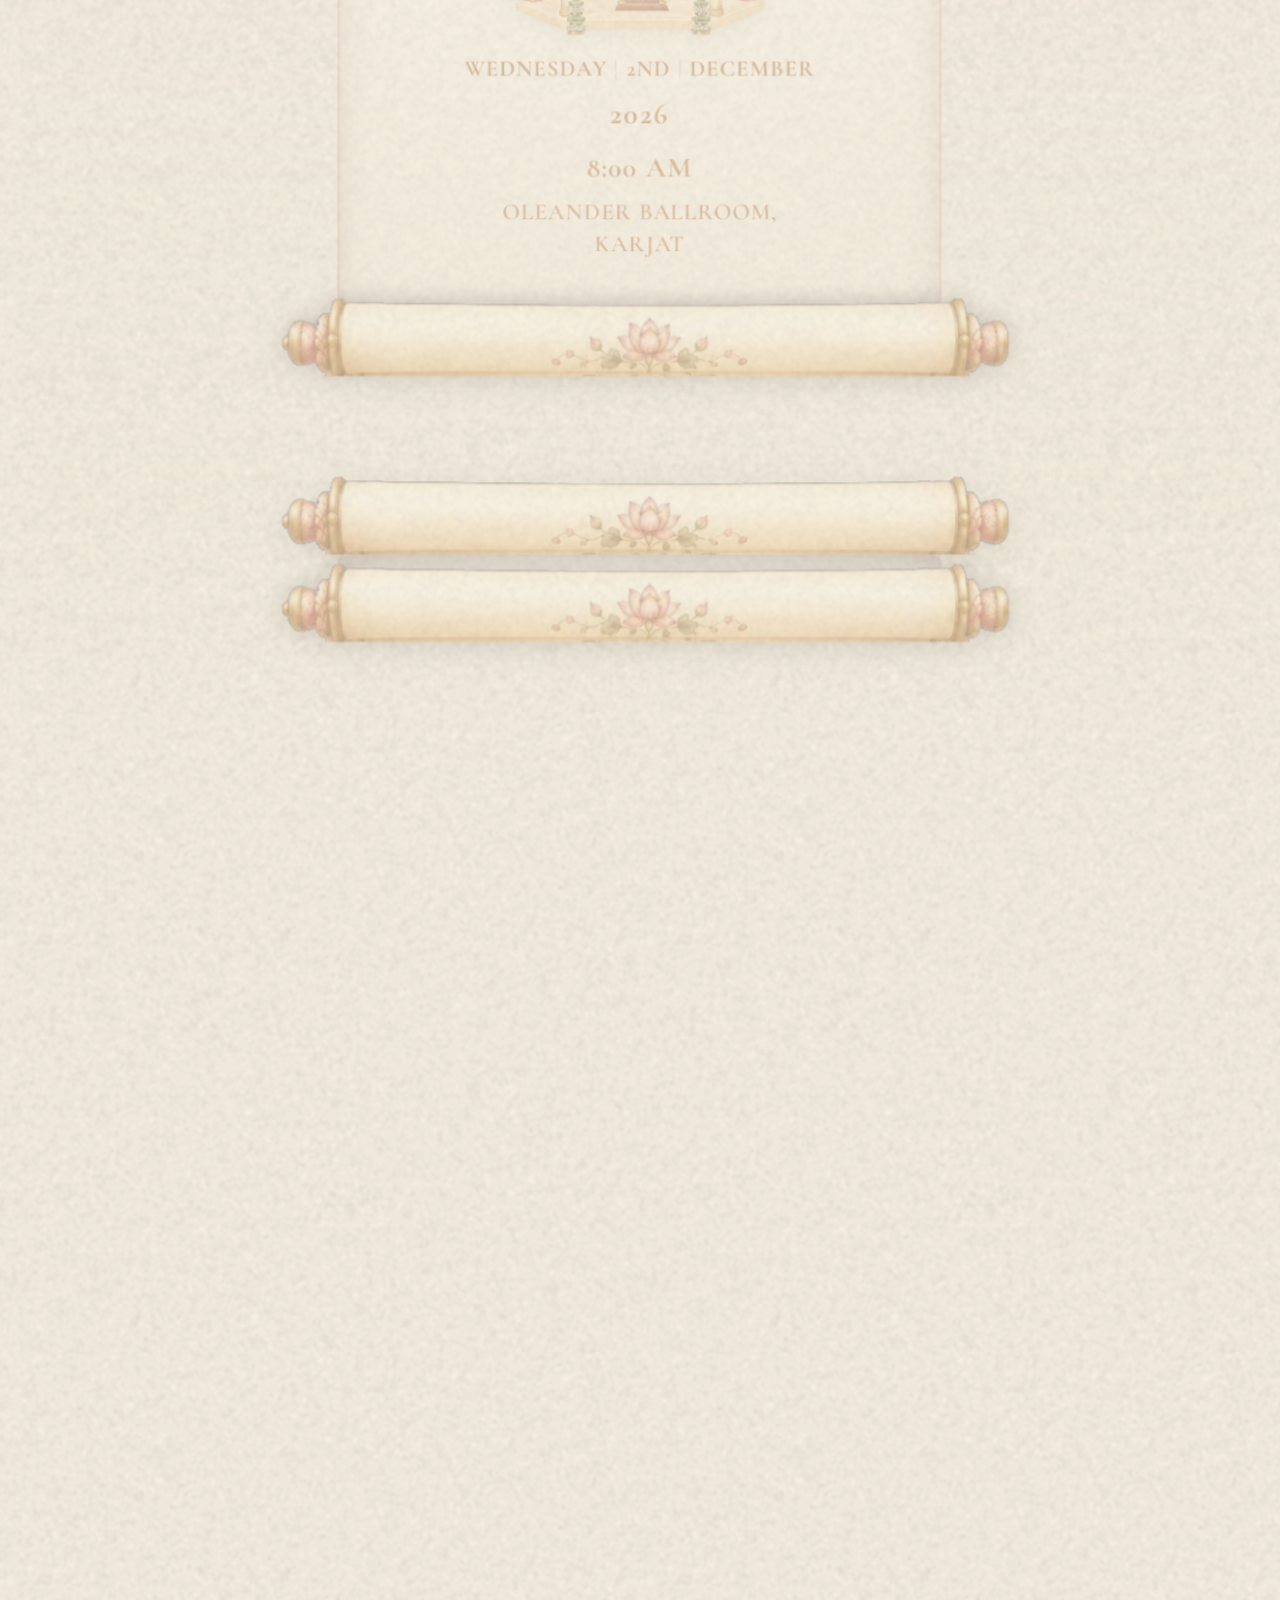
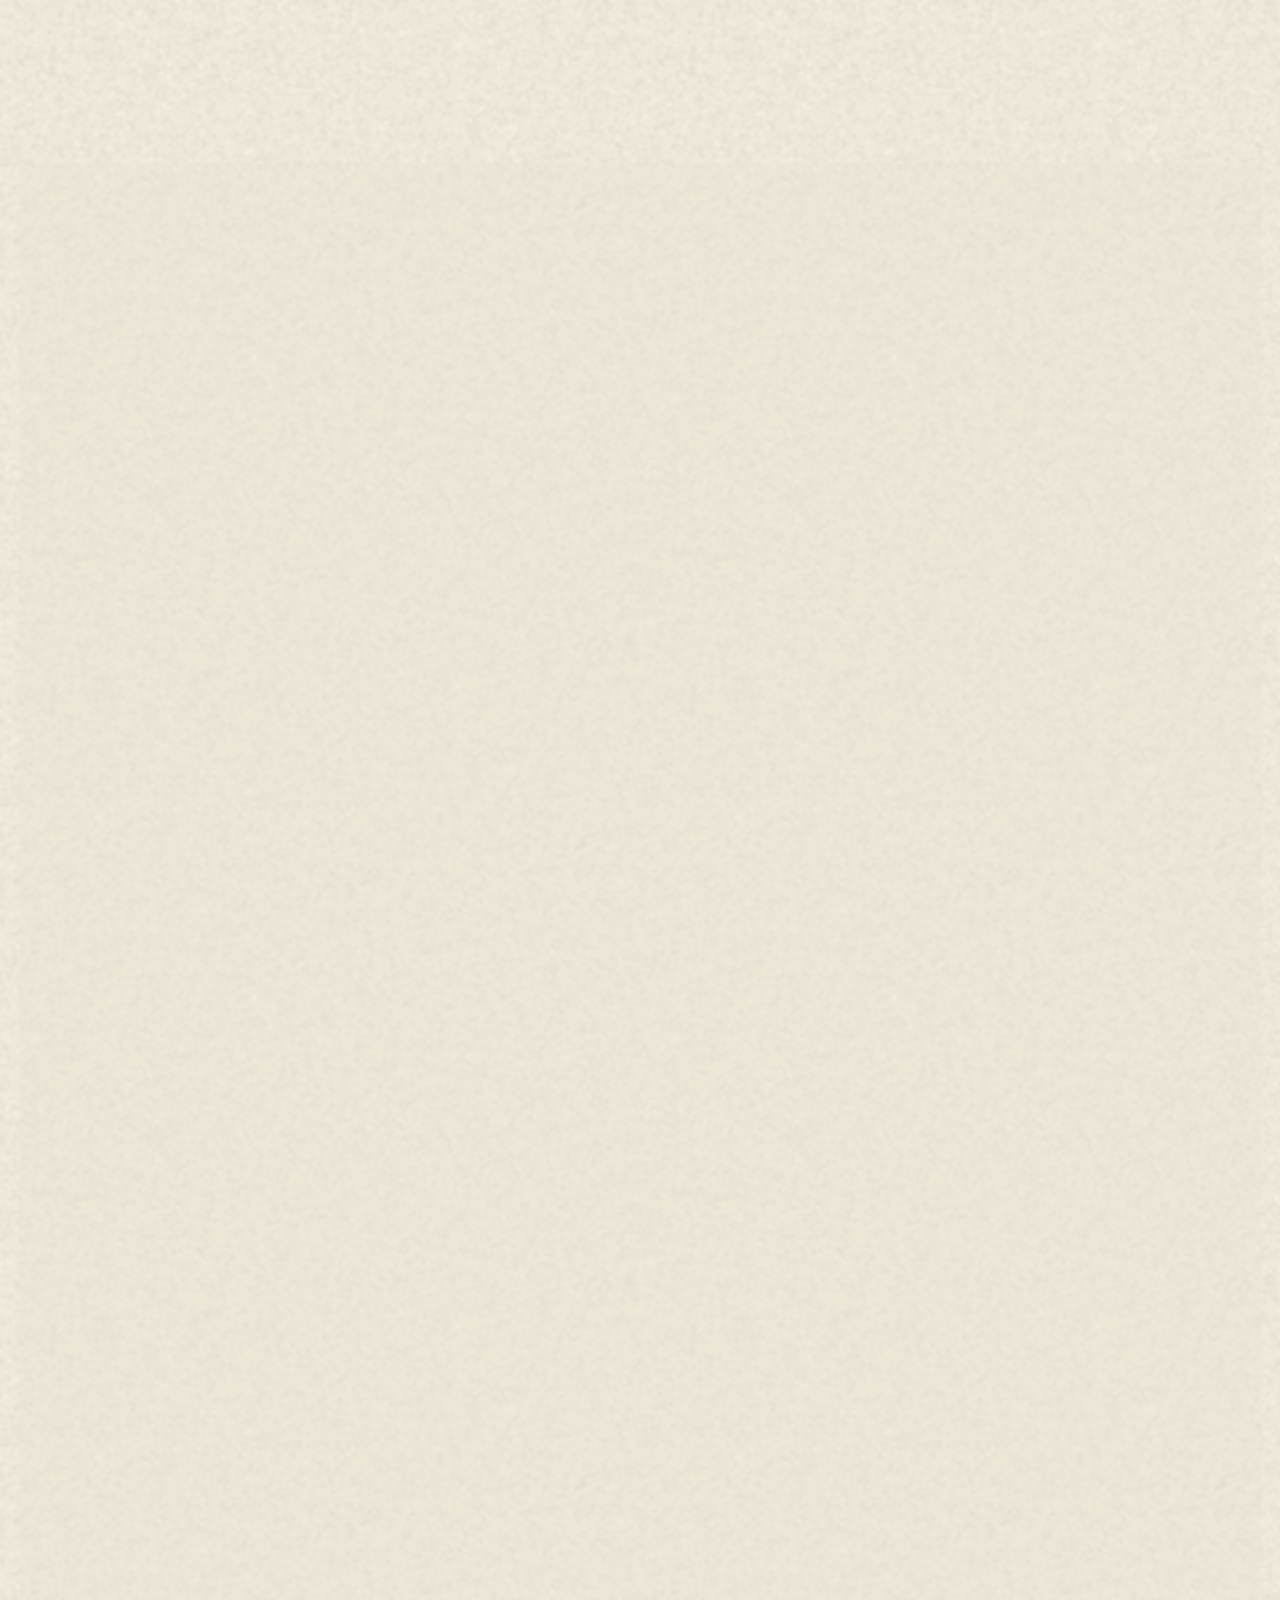
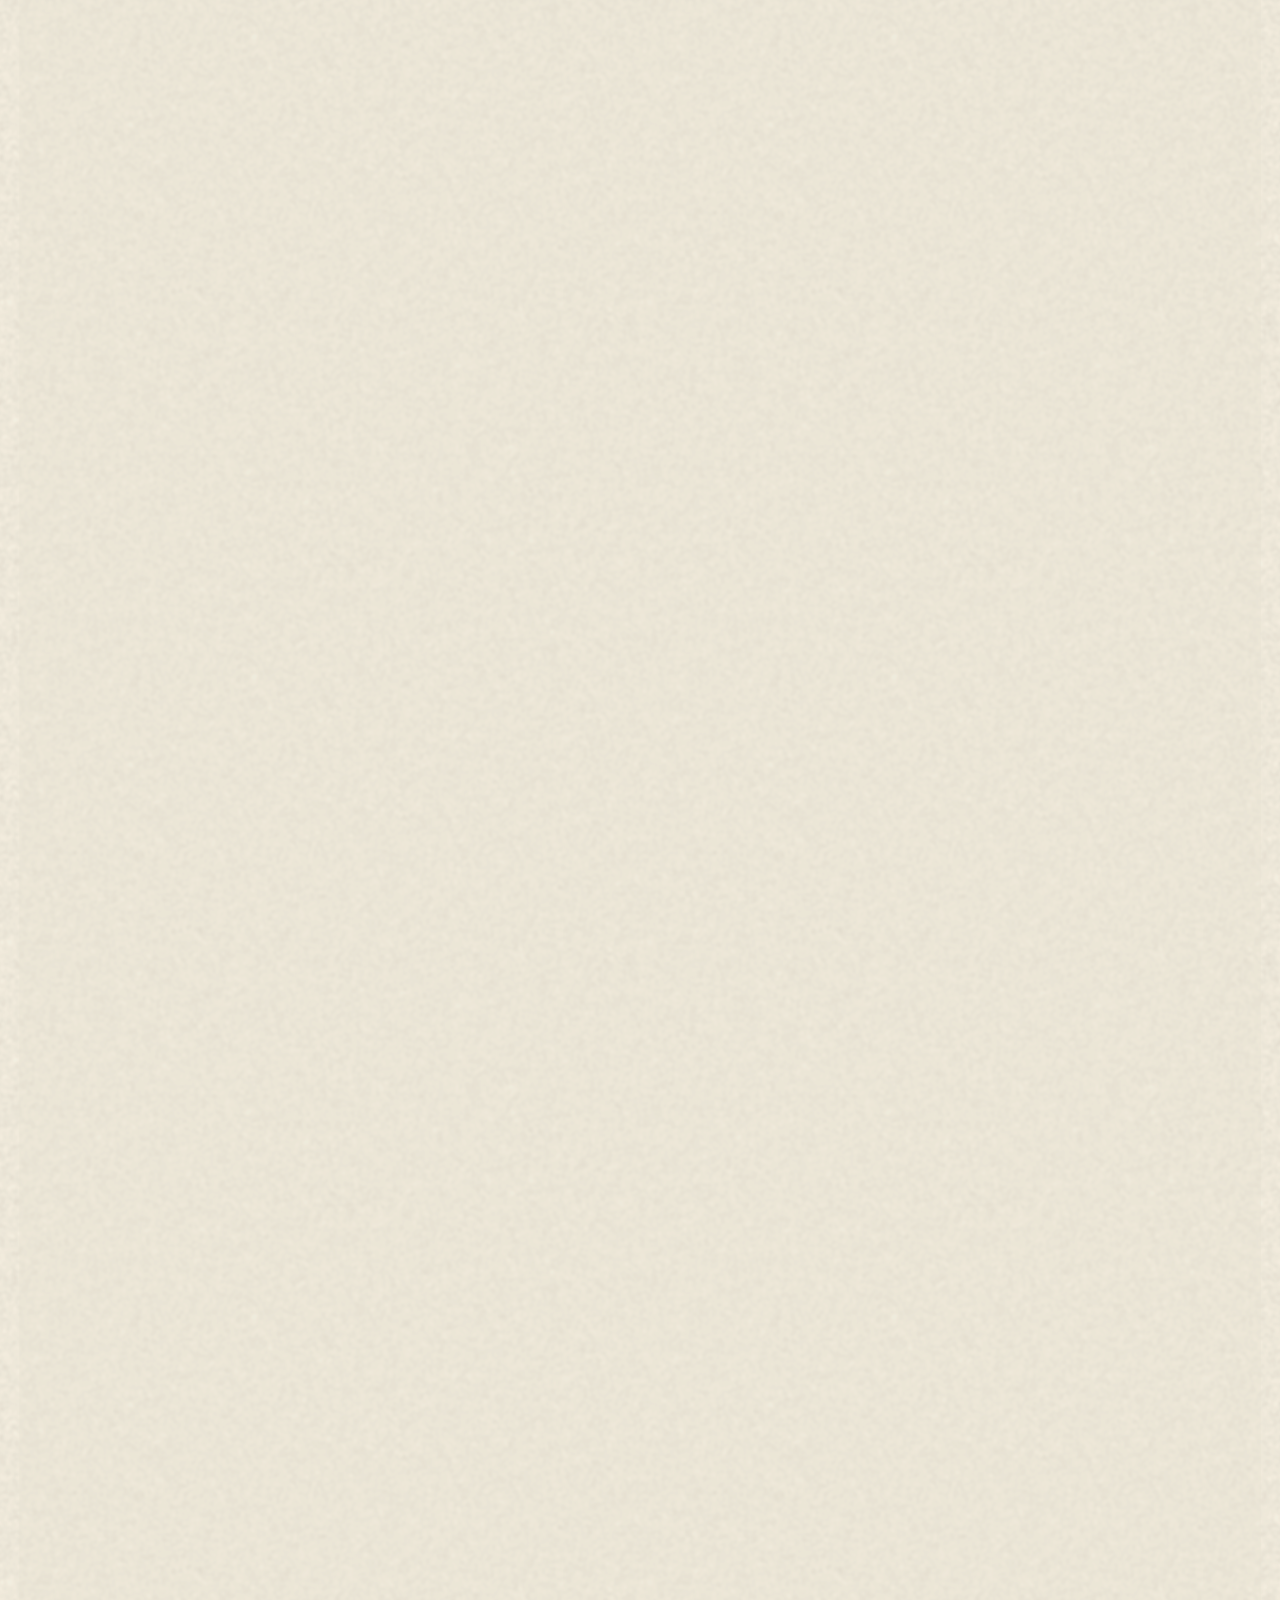
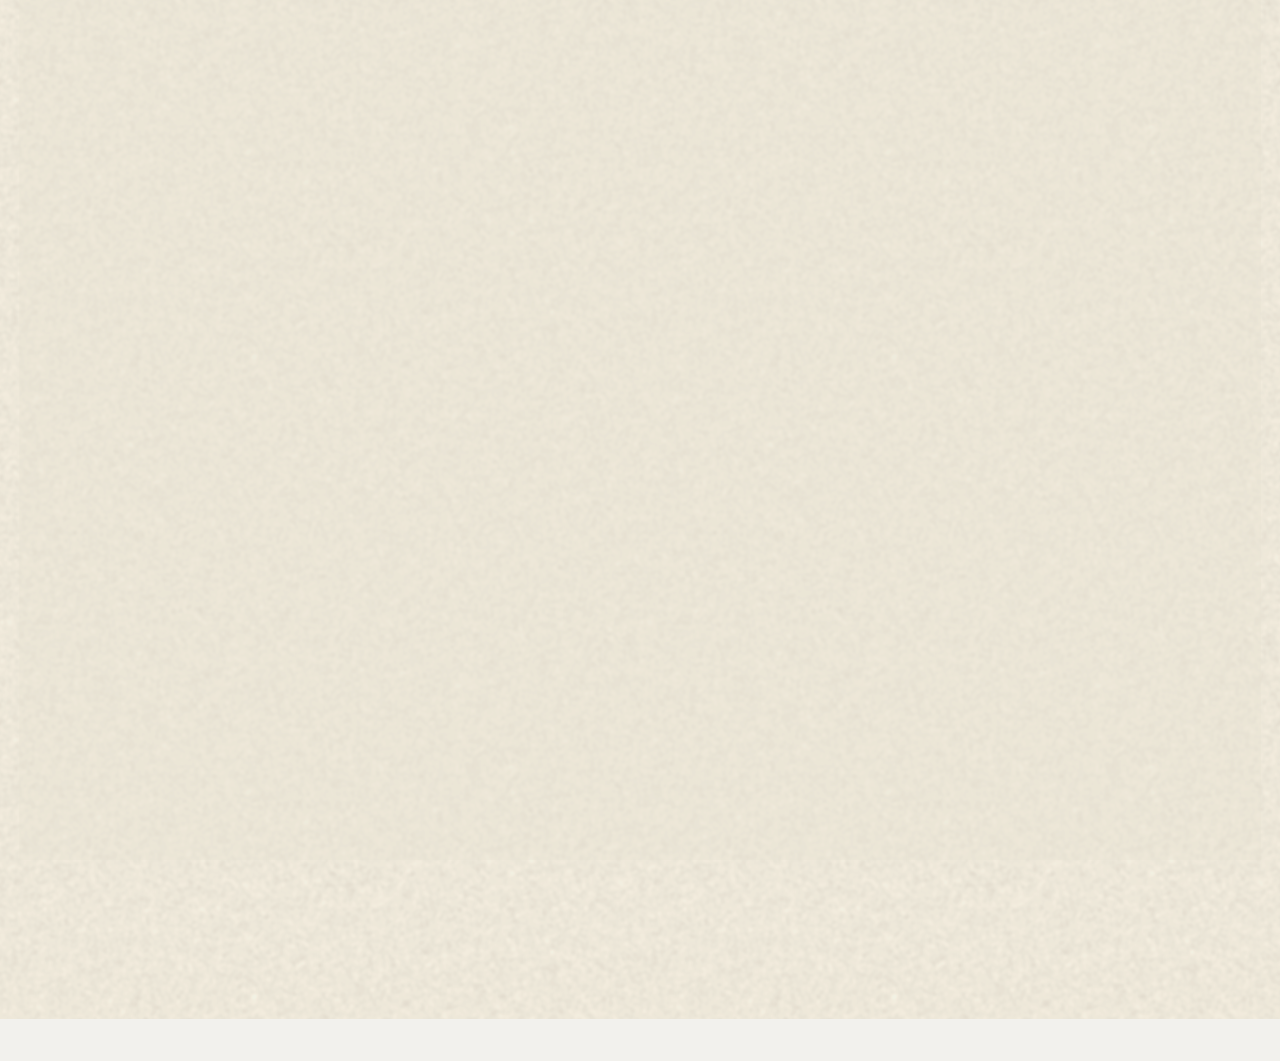
==== commit 896bfe80: "Hero/countdown name order: bride guests read "Bhavini & Jeet" couple.firstInHero stays the site defa" ====
--- a/index.html
+++ b/index.html
@@ -476,6 +476,6 @@
 
 <script src="guests.js?v=20261009a"></script>
 <script src="content.js?v=20261016b"></script>
-<script src="main.js?v=20261011b"></script>
+<script src="main.js?v=20261016a"></script>
 </body>
 </html>
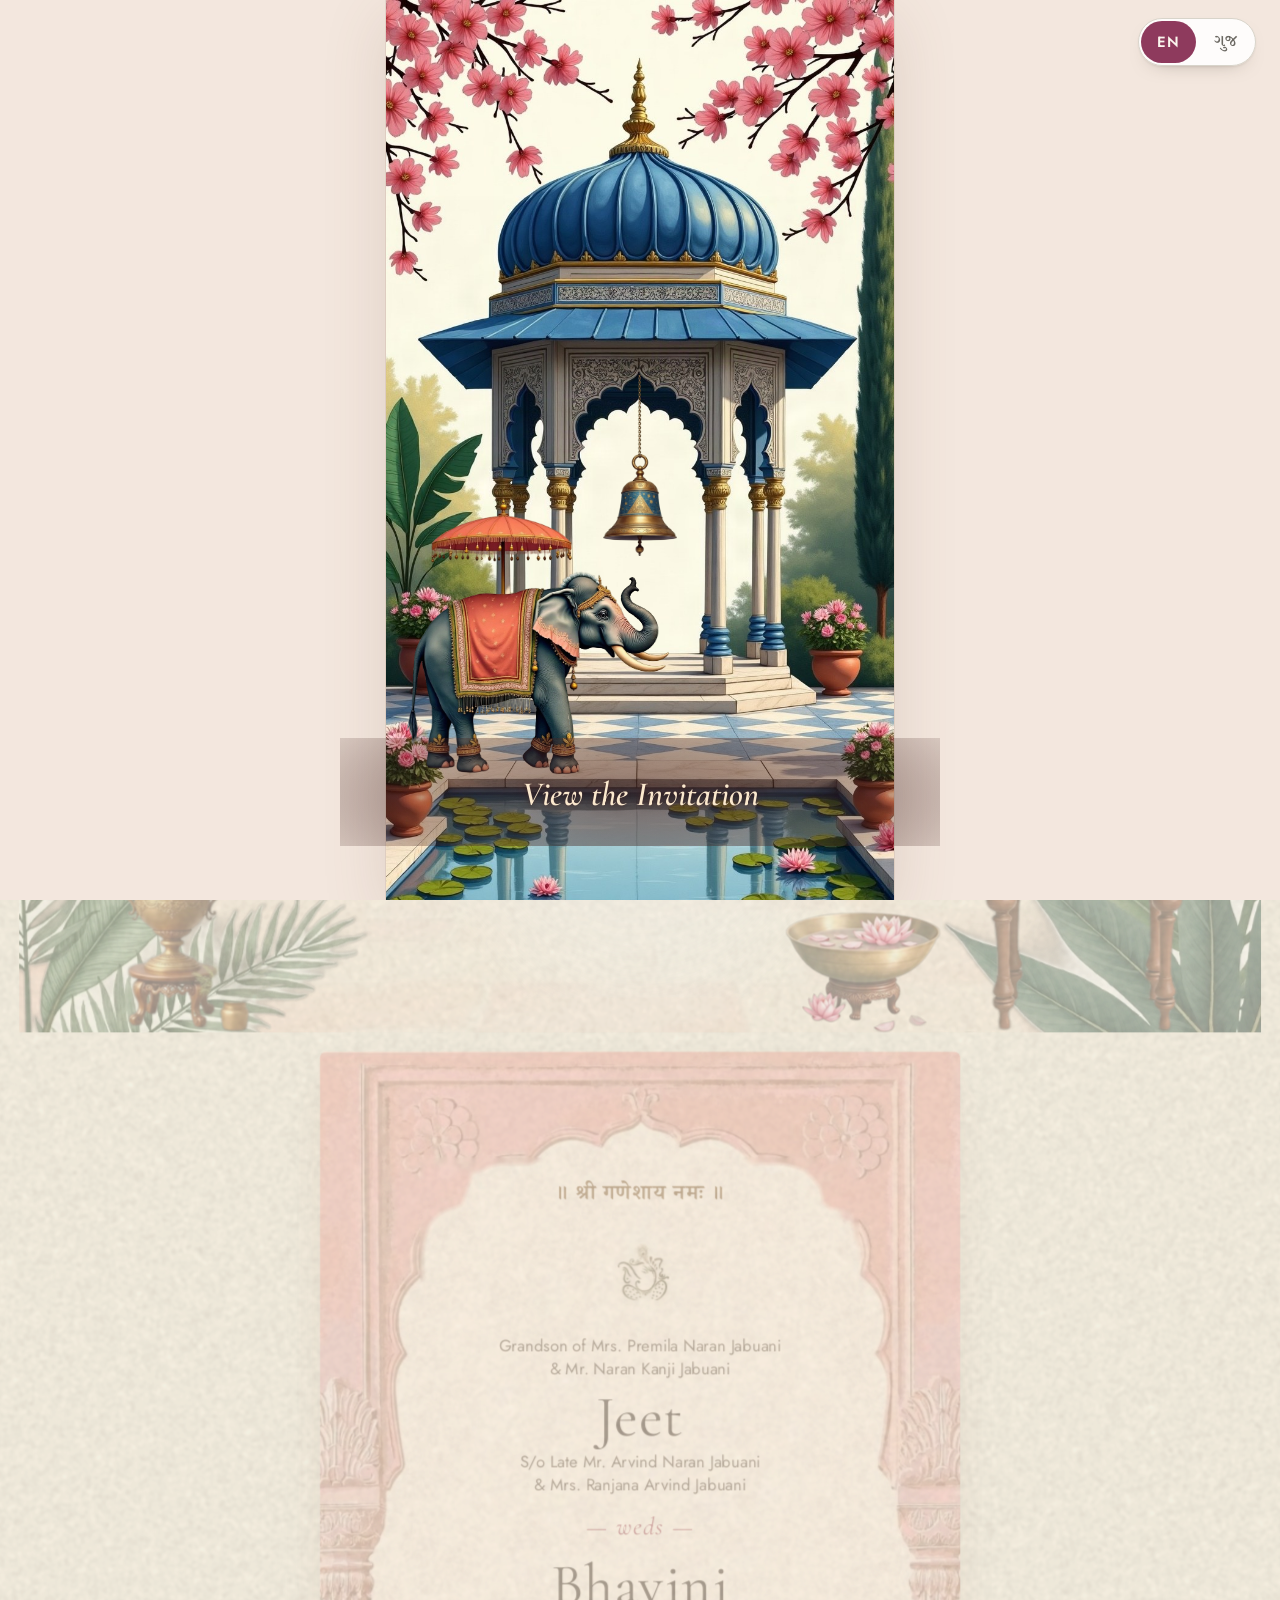
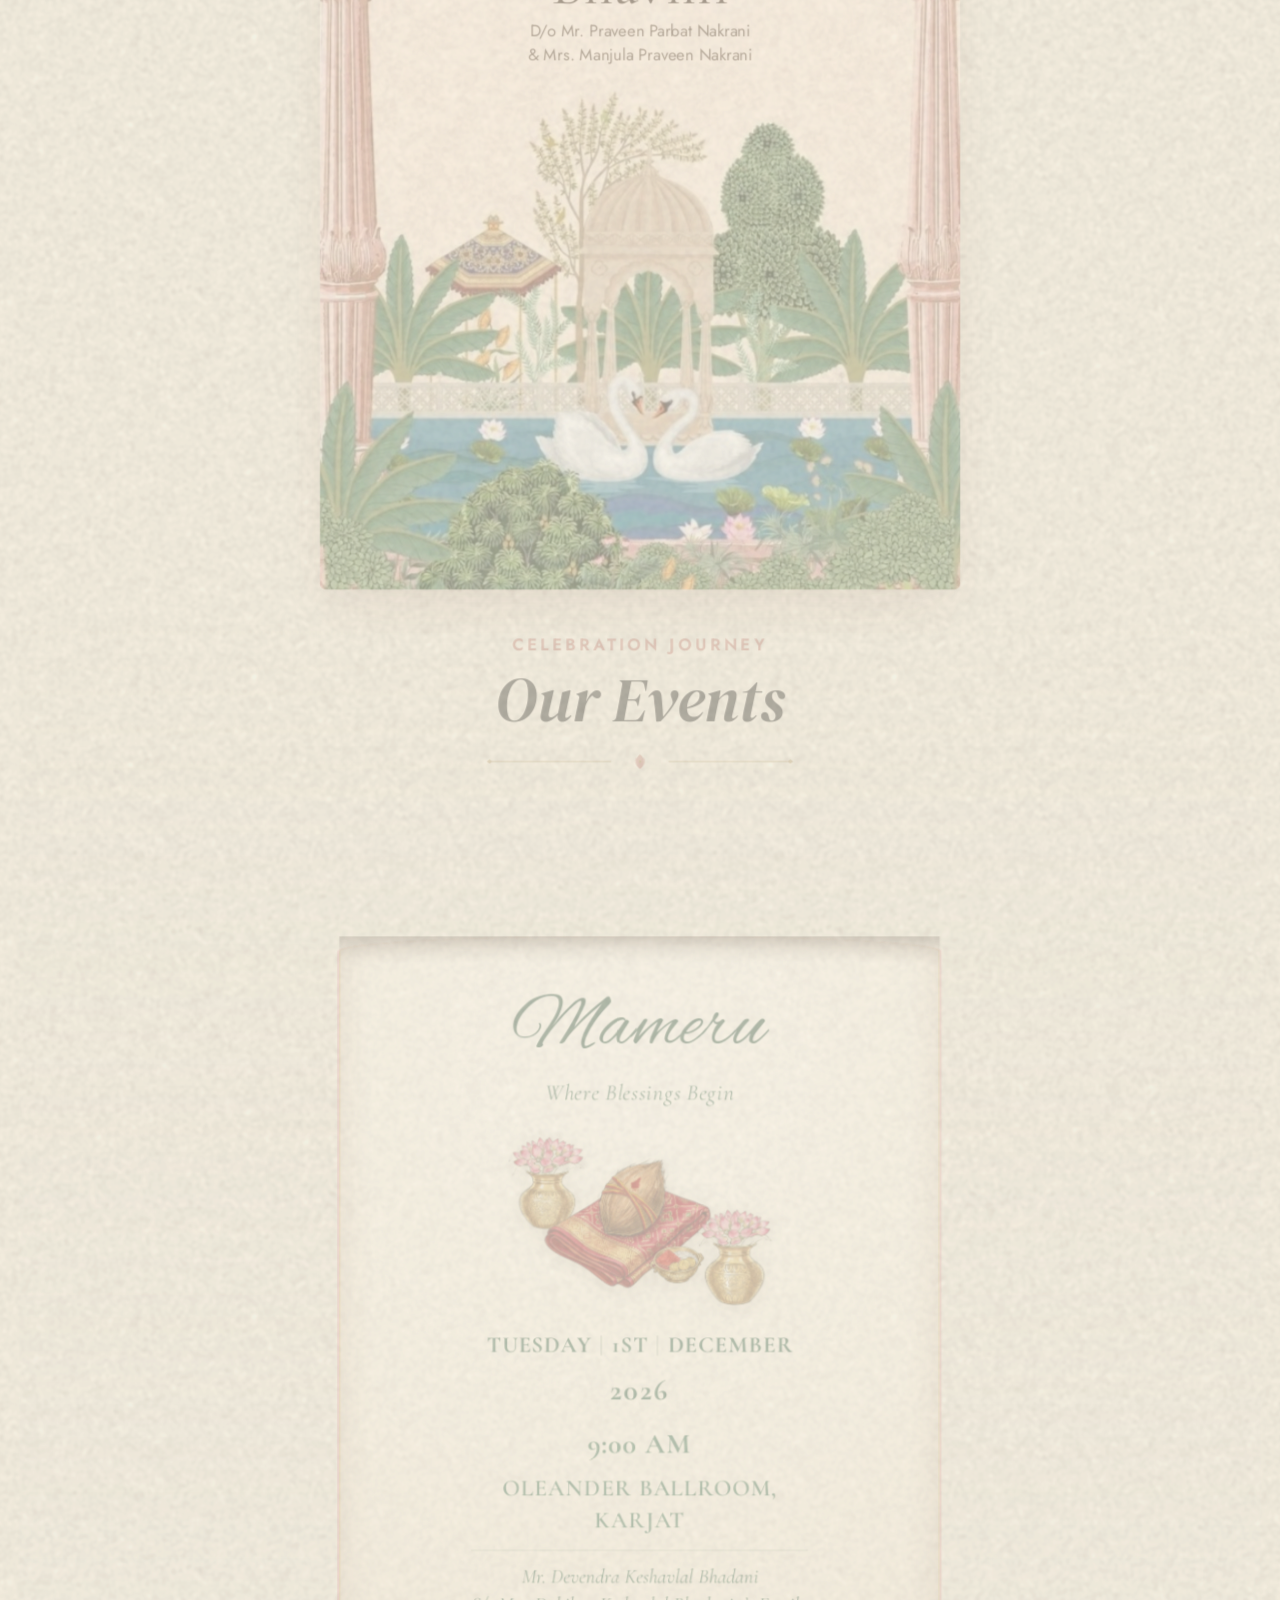
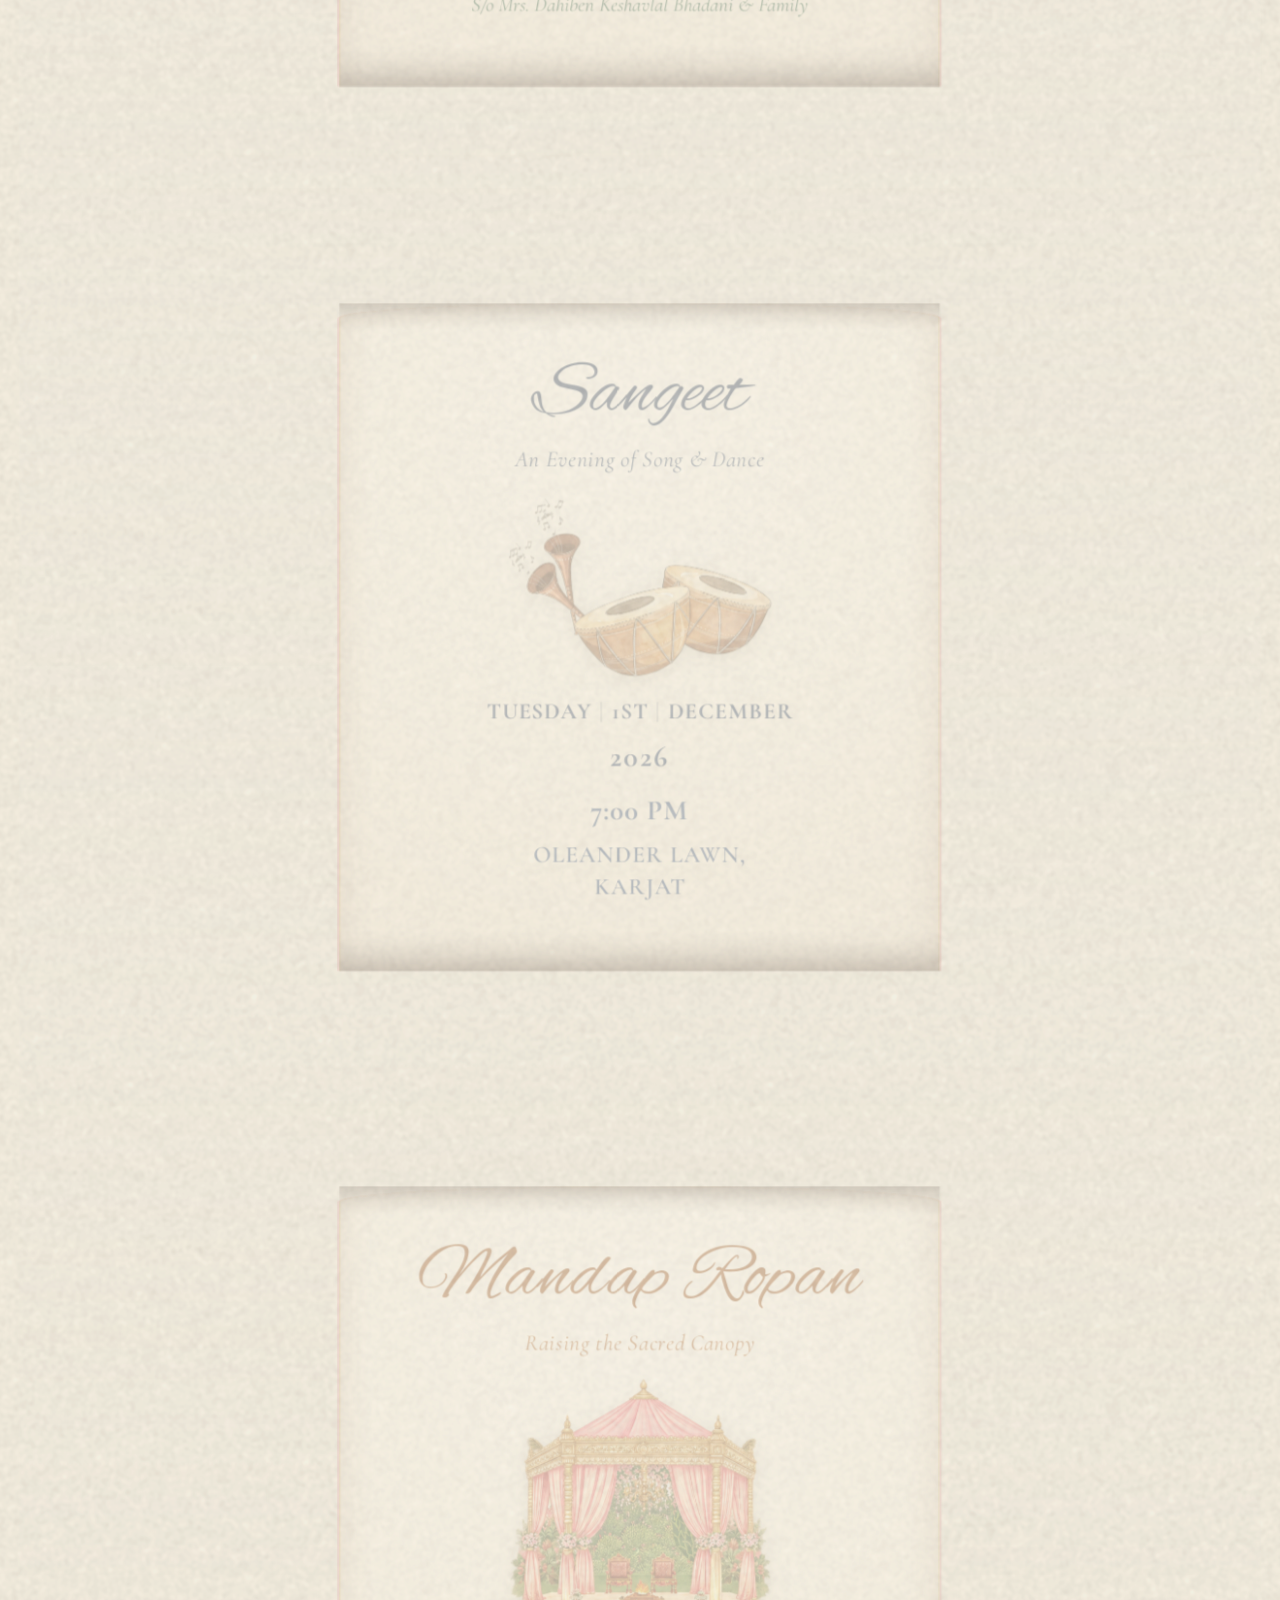
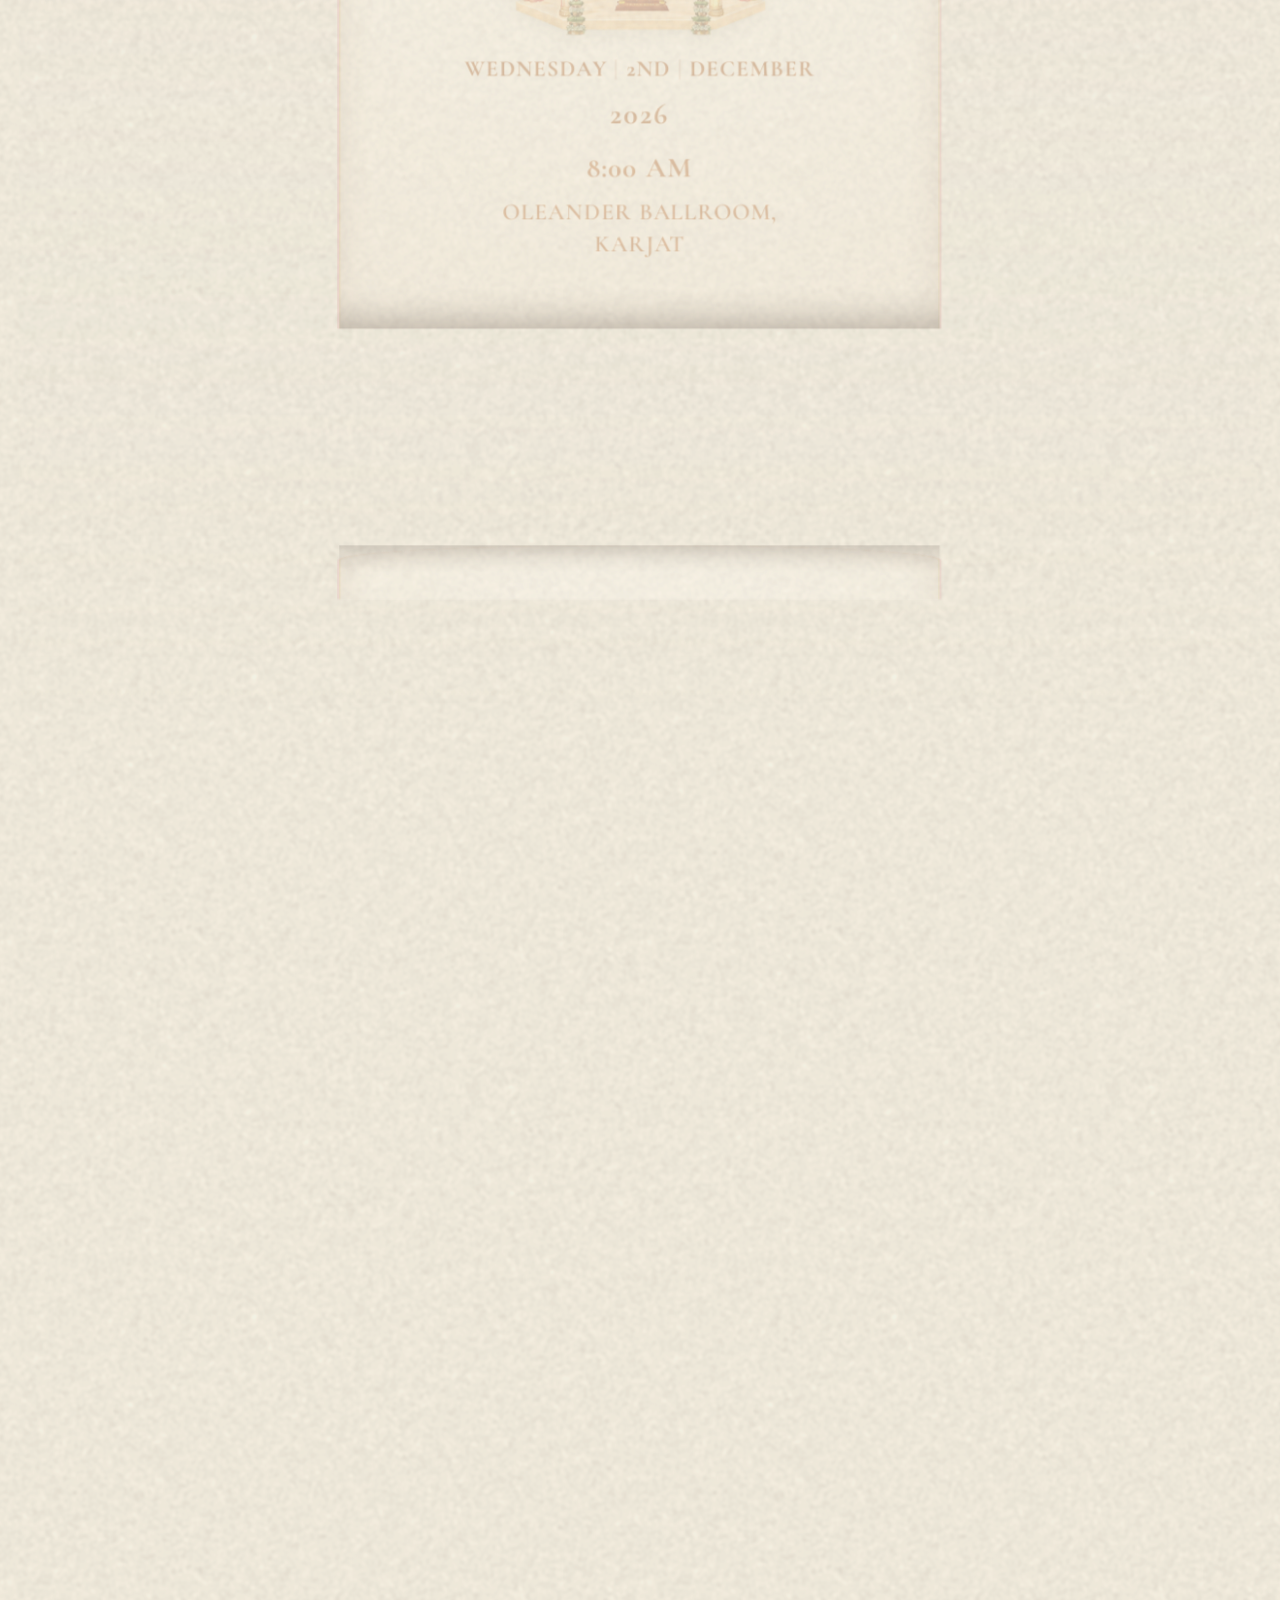
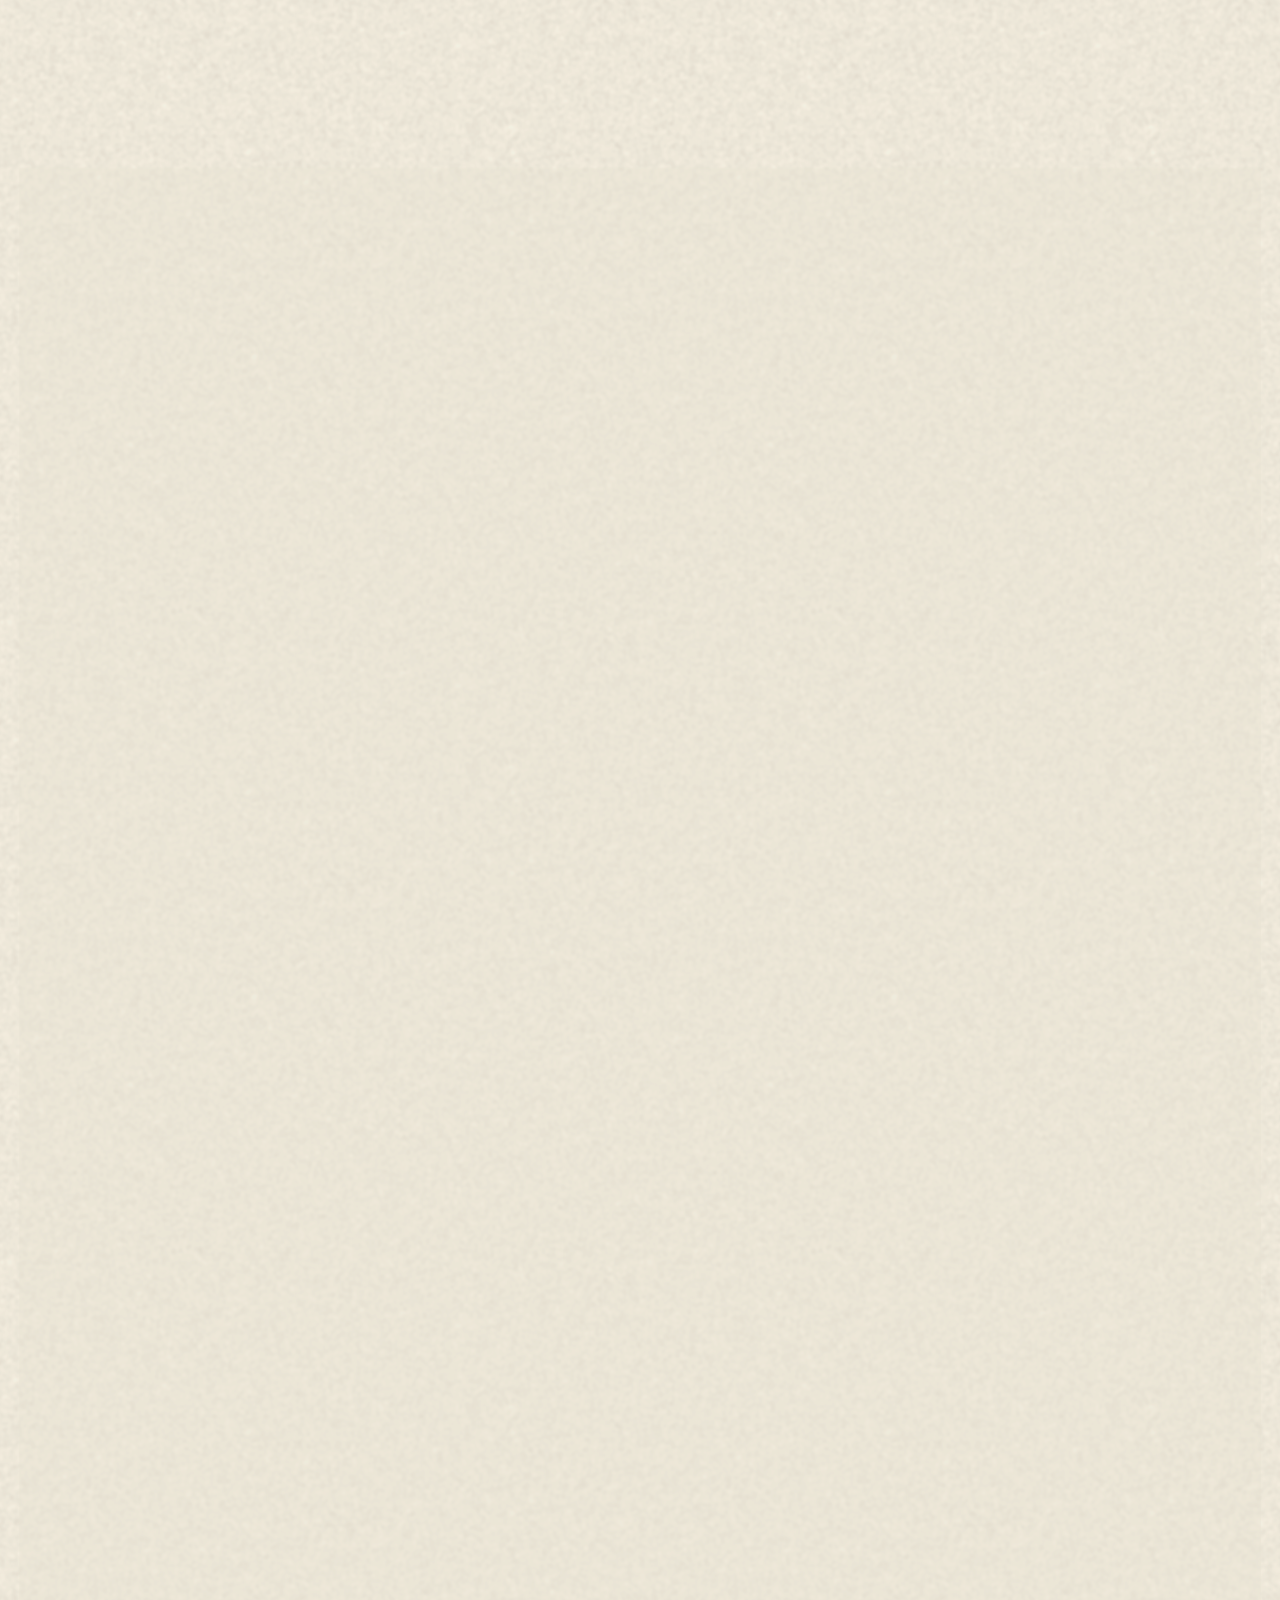
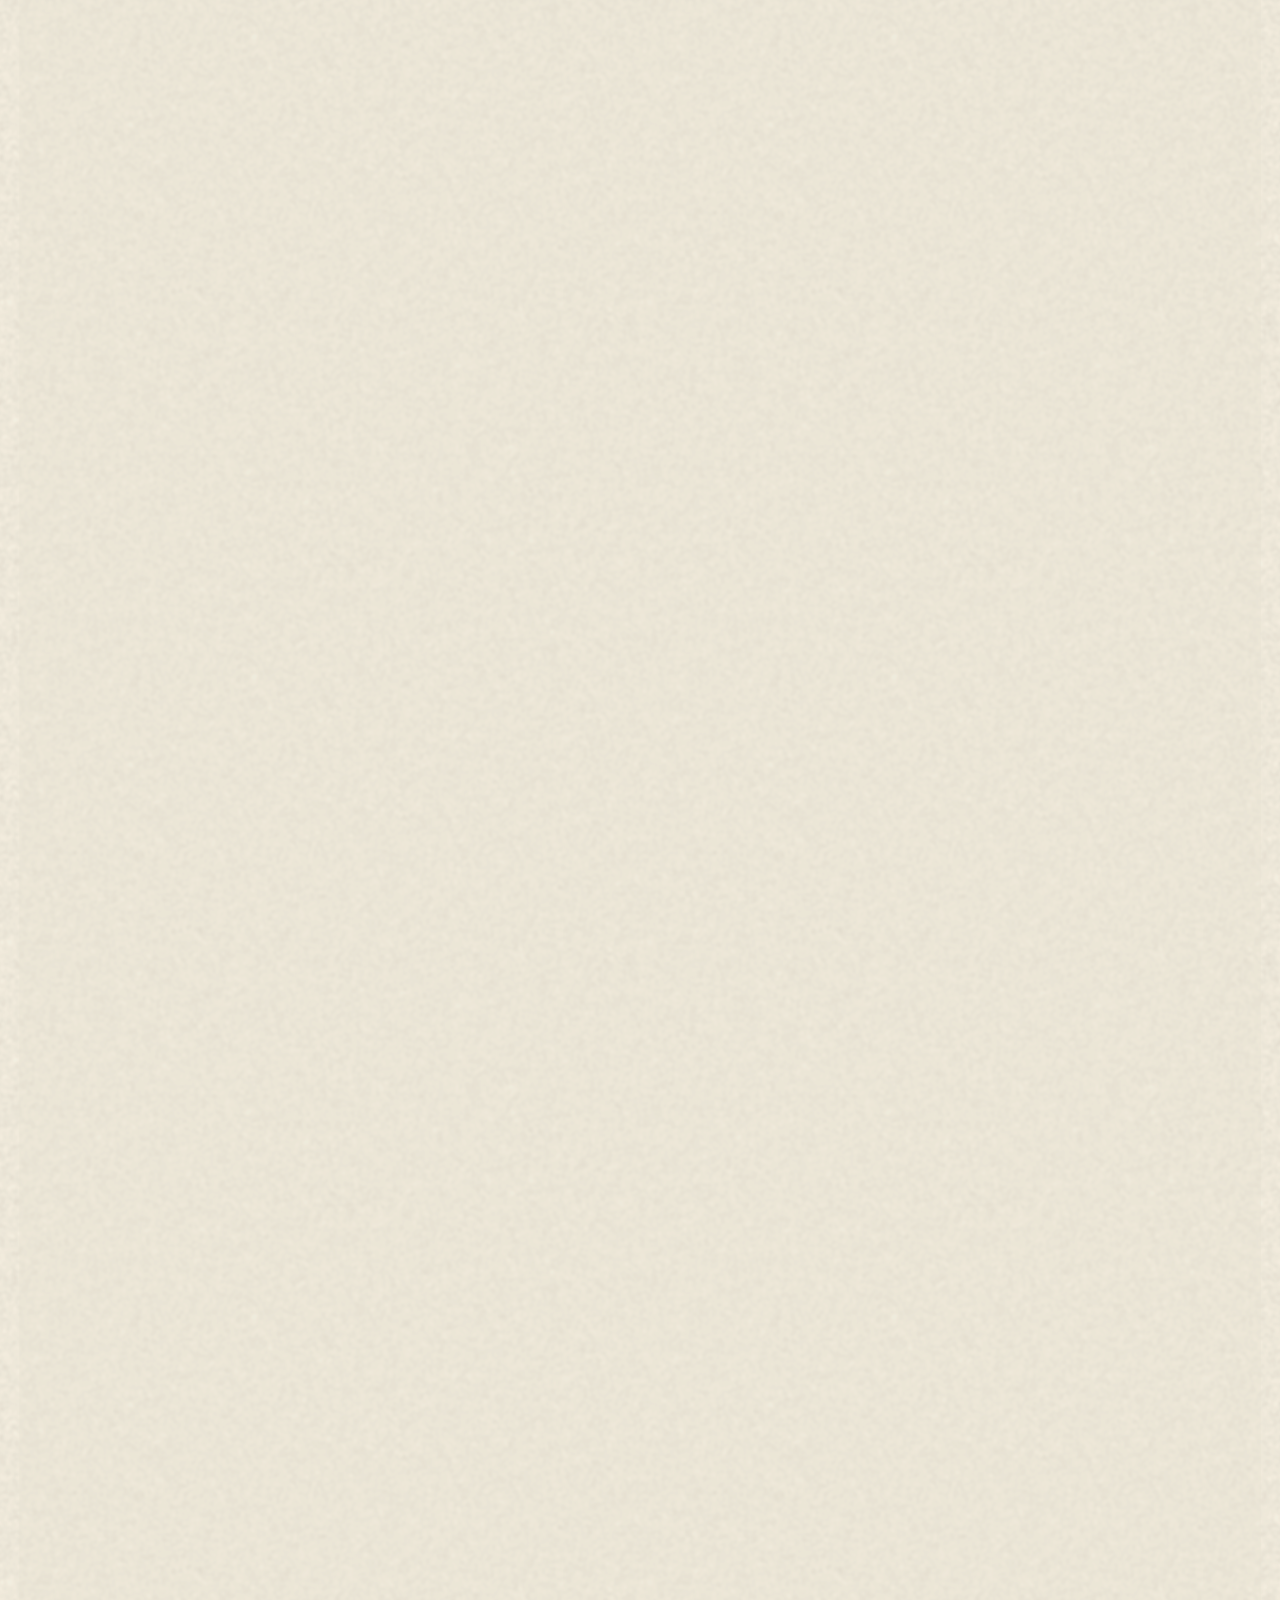
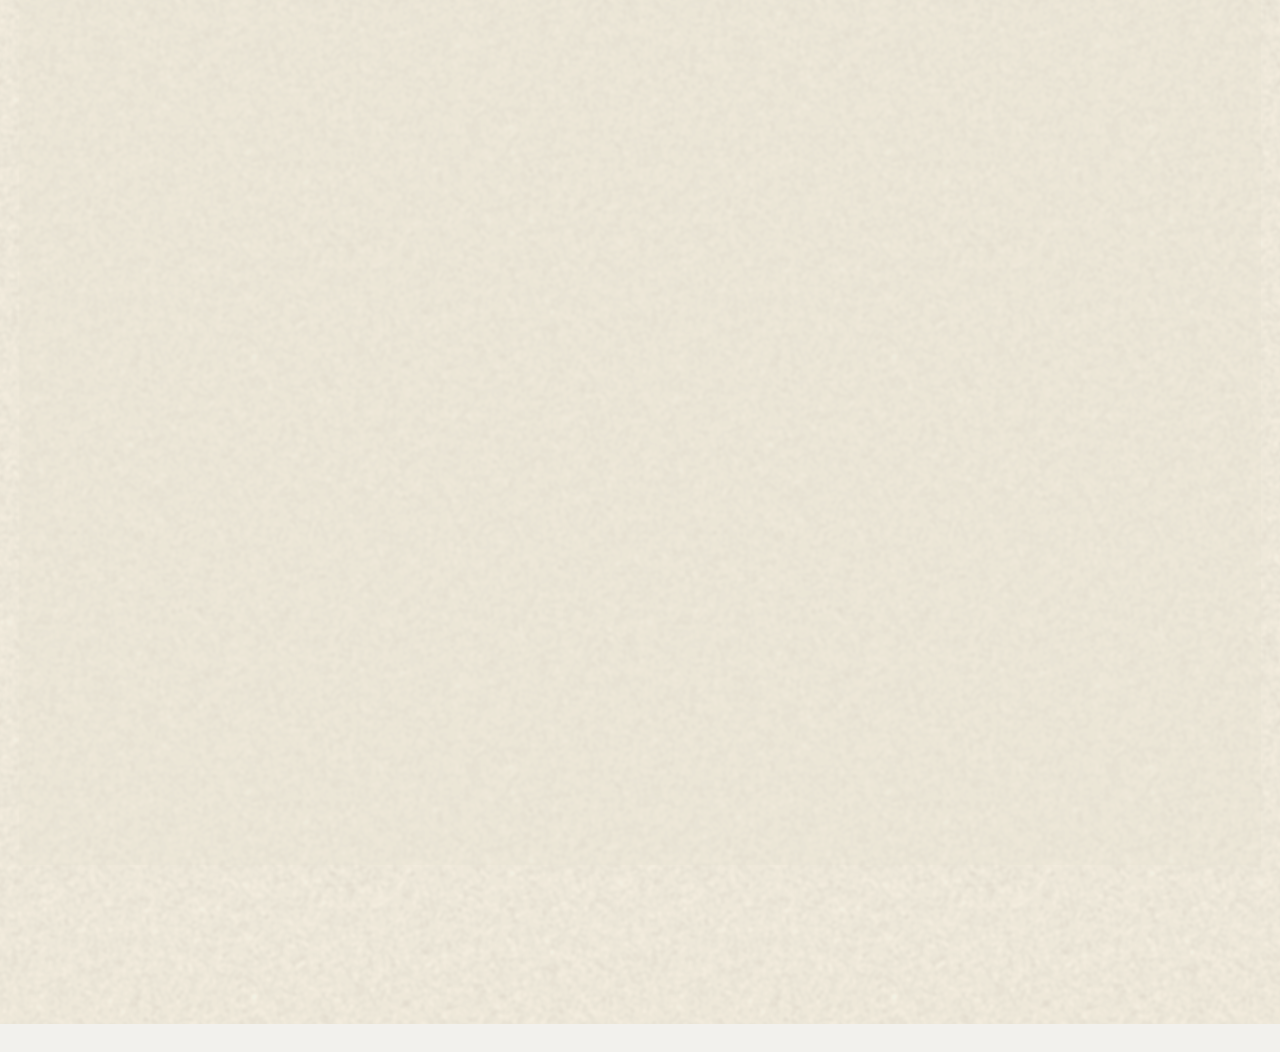
==== commit e5783e57: "Fix: live guest-match fallback wasn't refreshing event card times A guest whose side only resolves v" ====
--- a/index.html
+++ b/index.html
@@ -476,6 +476,6 @@
 
 <script src="guests.js?v=20261009a"></script>
 <script src="content.js?v=20261016b"></script>
-<script src="main.js?v=20261016a"></script>
+<script src="main.js?v=20261016b"></script>
 </body>
 </html>
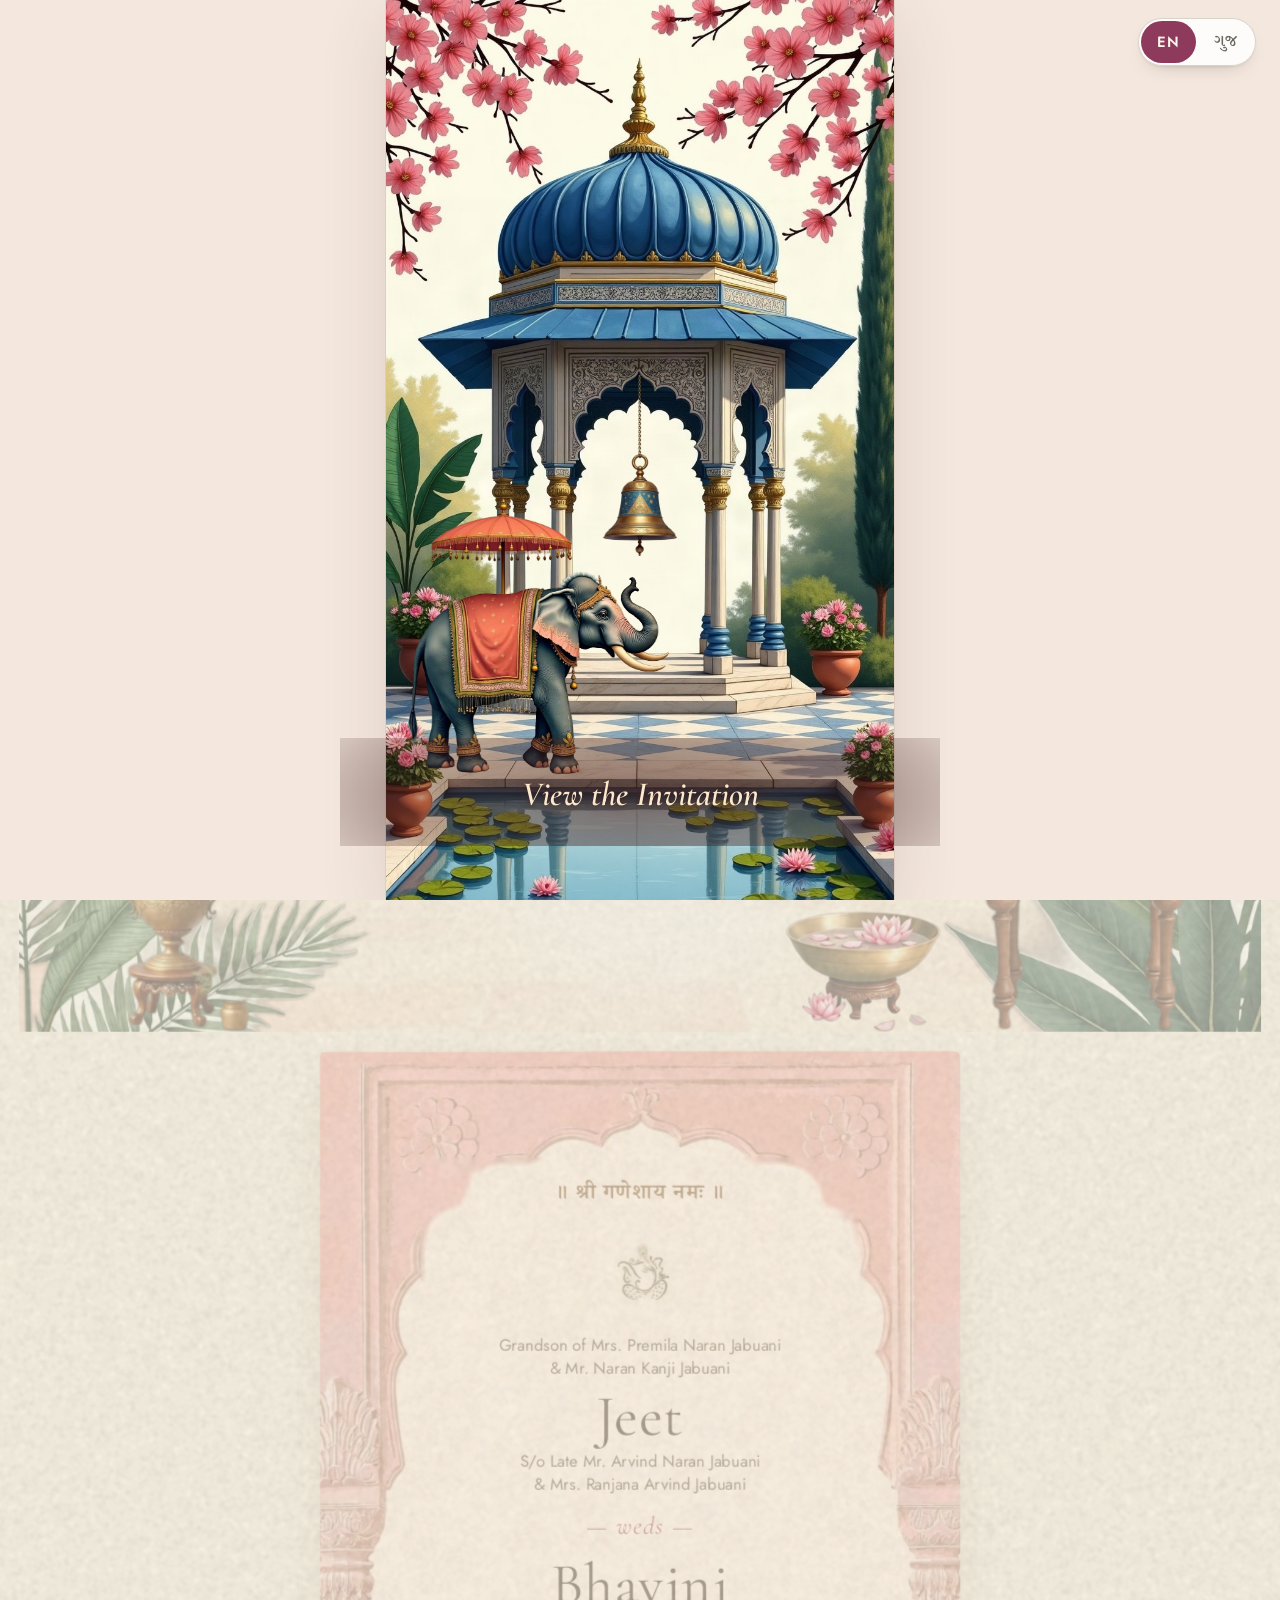
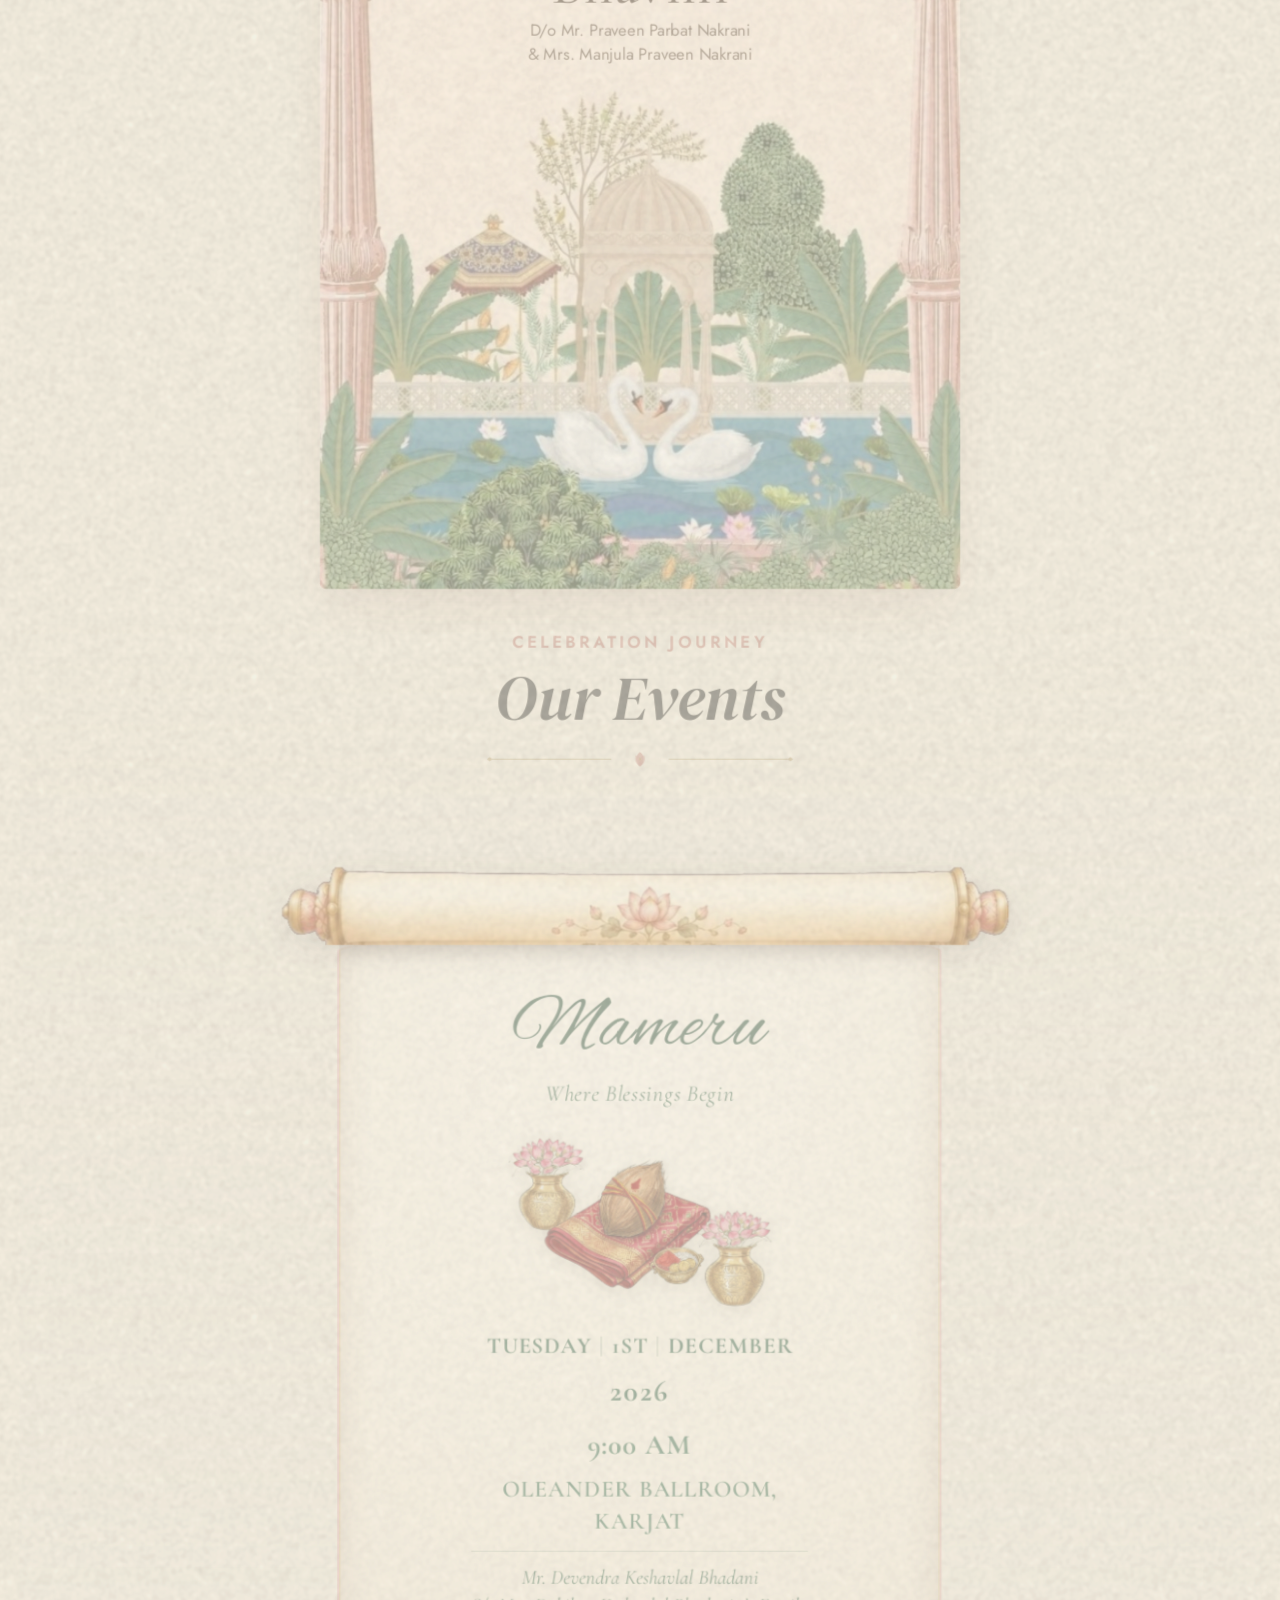
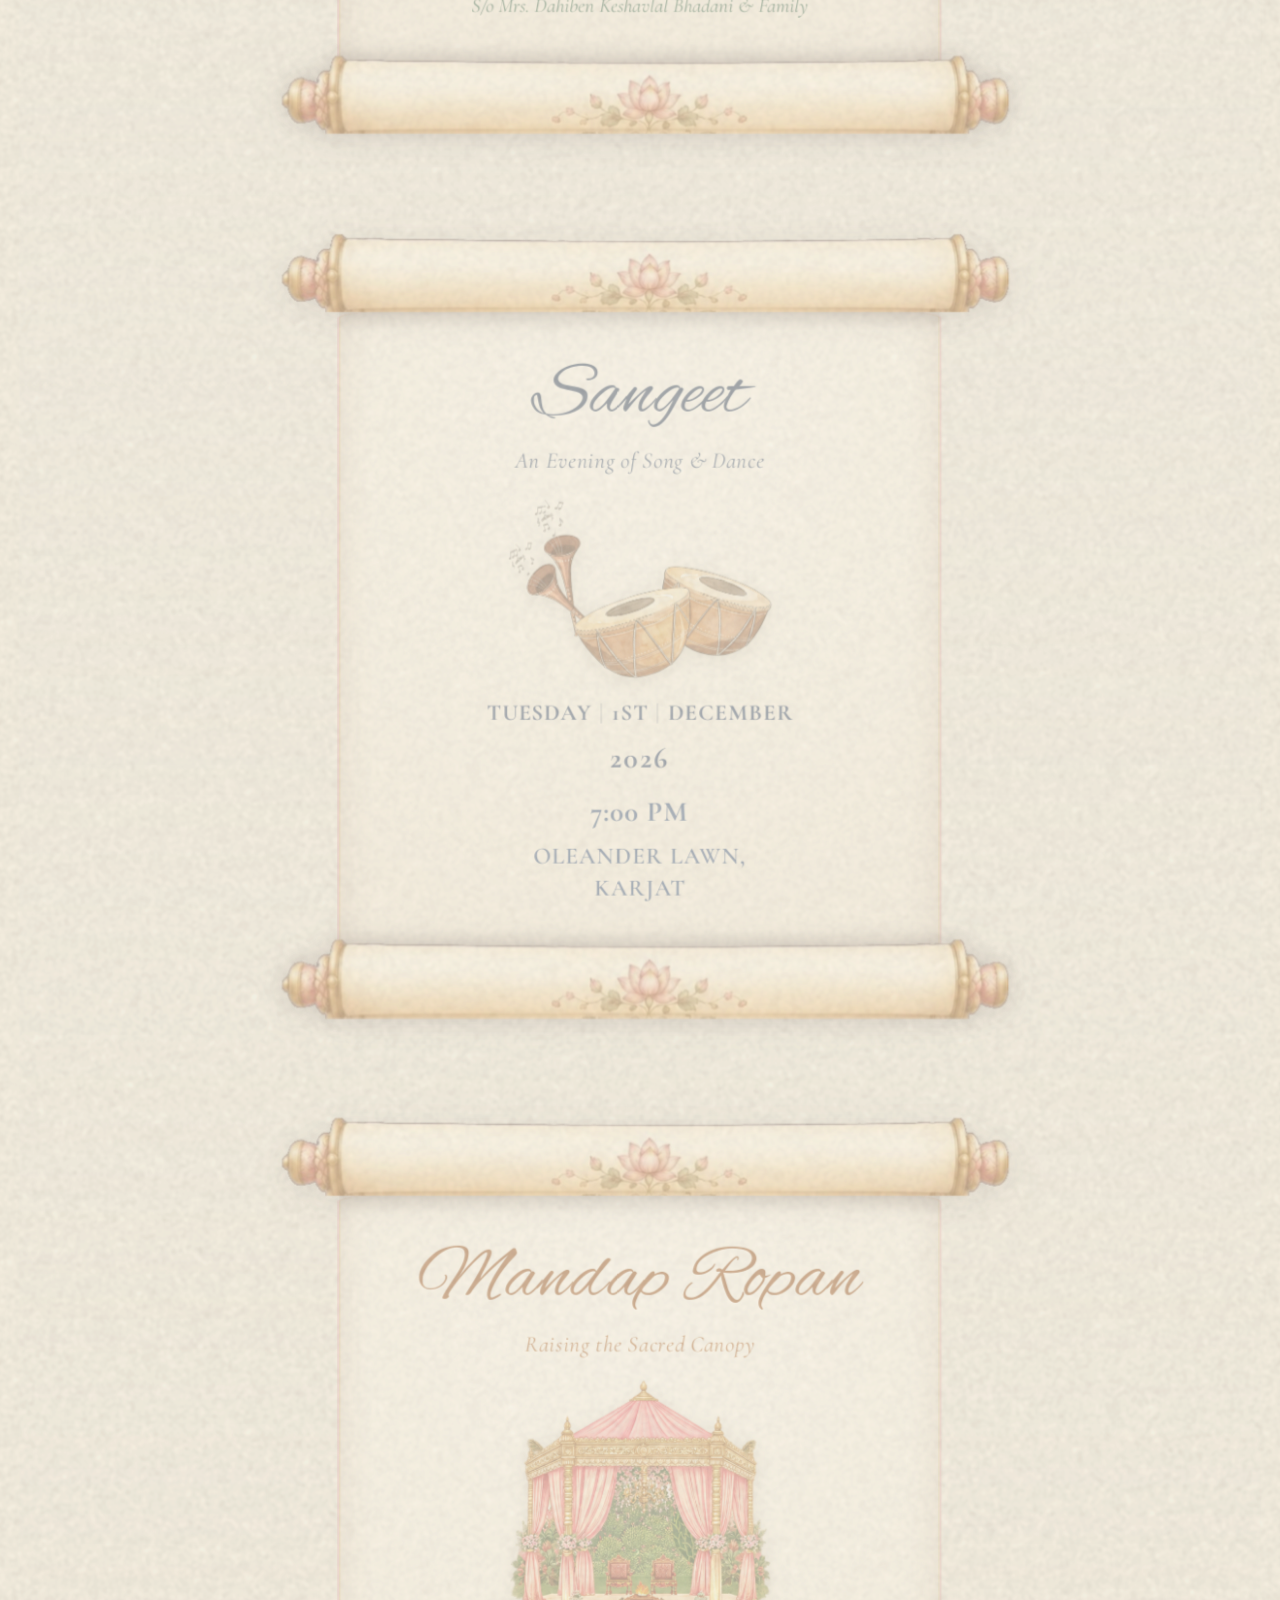
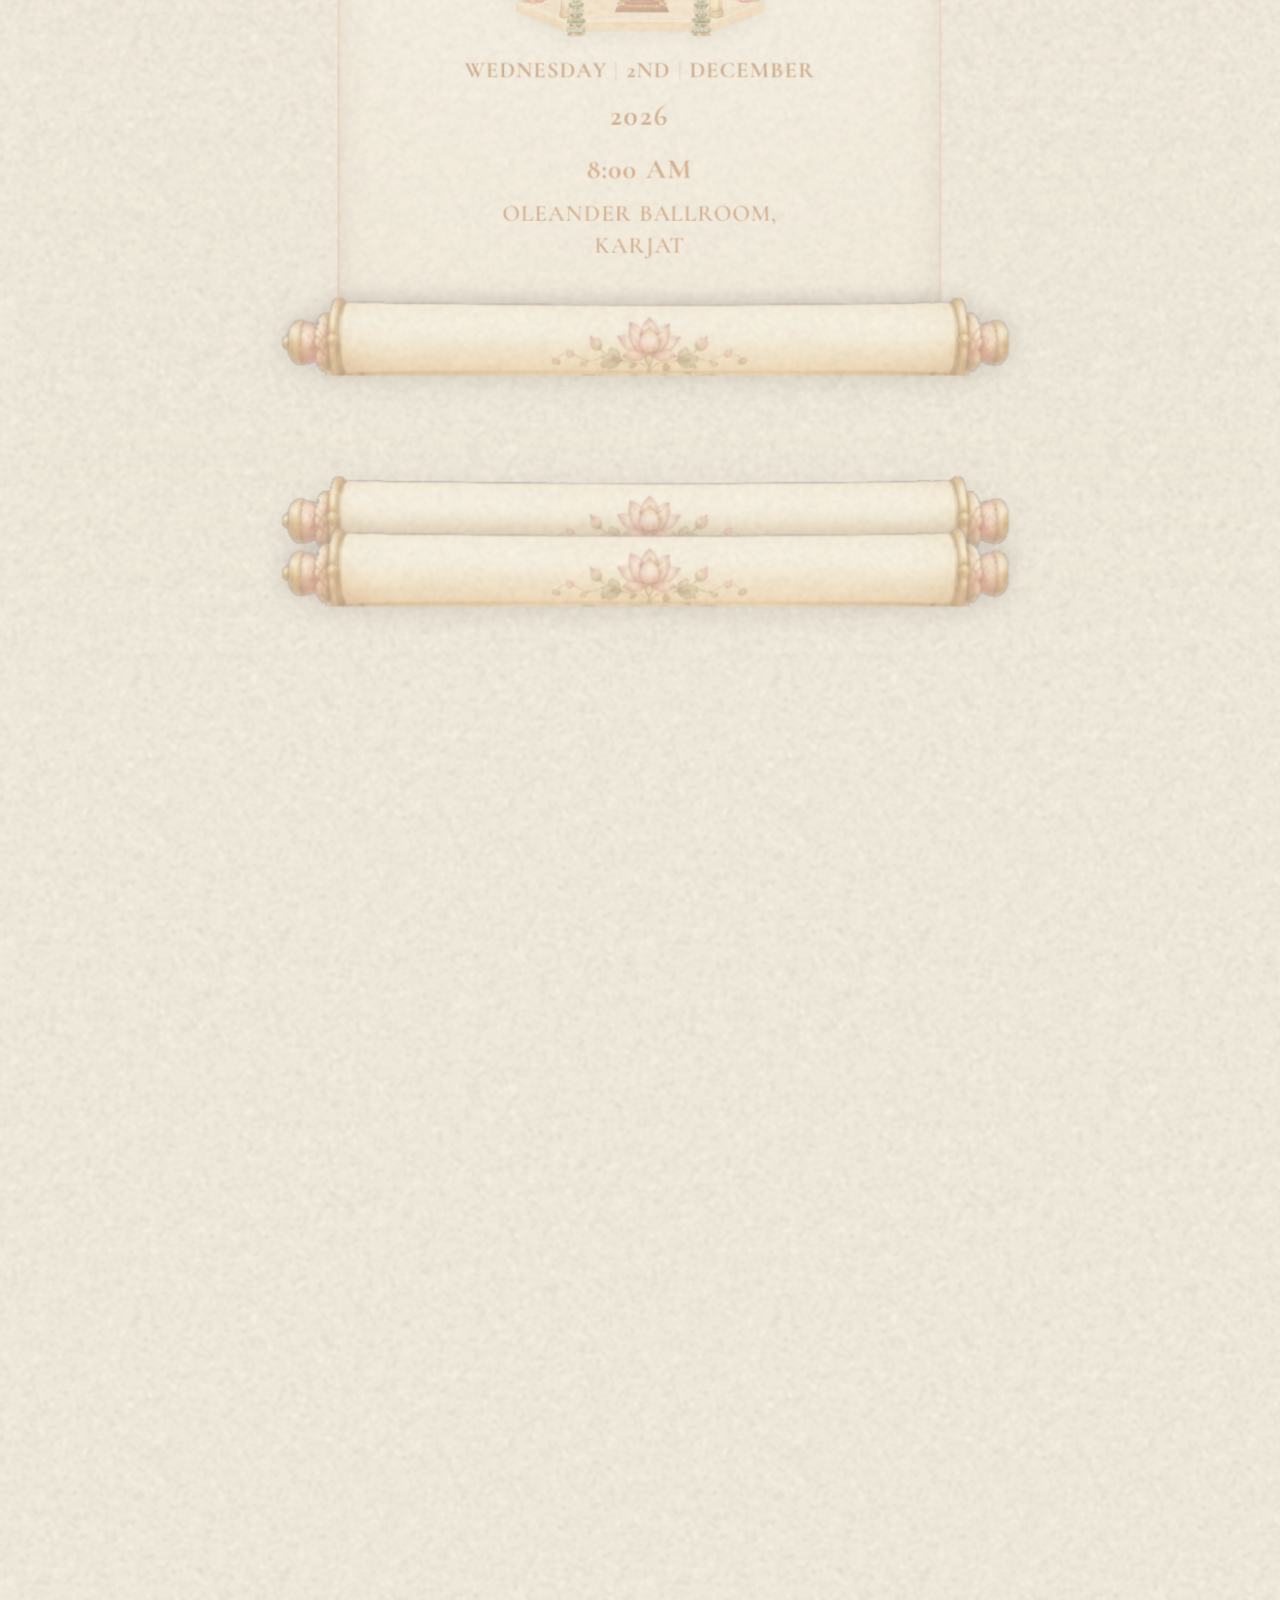
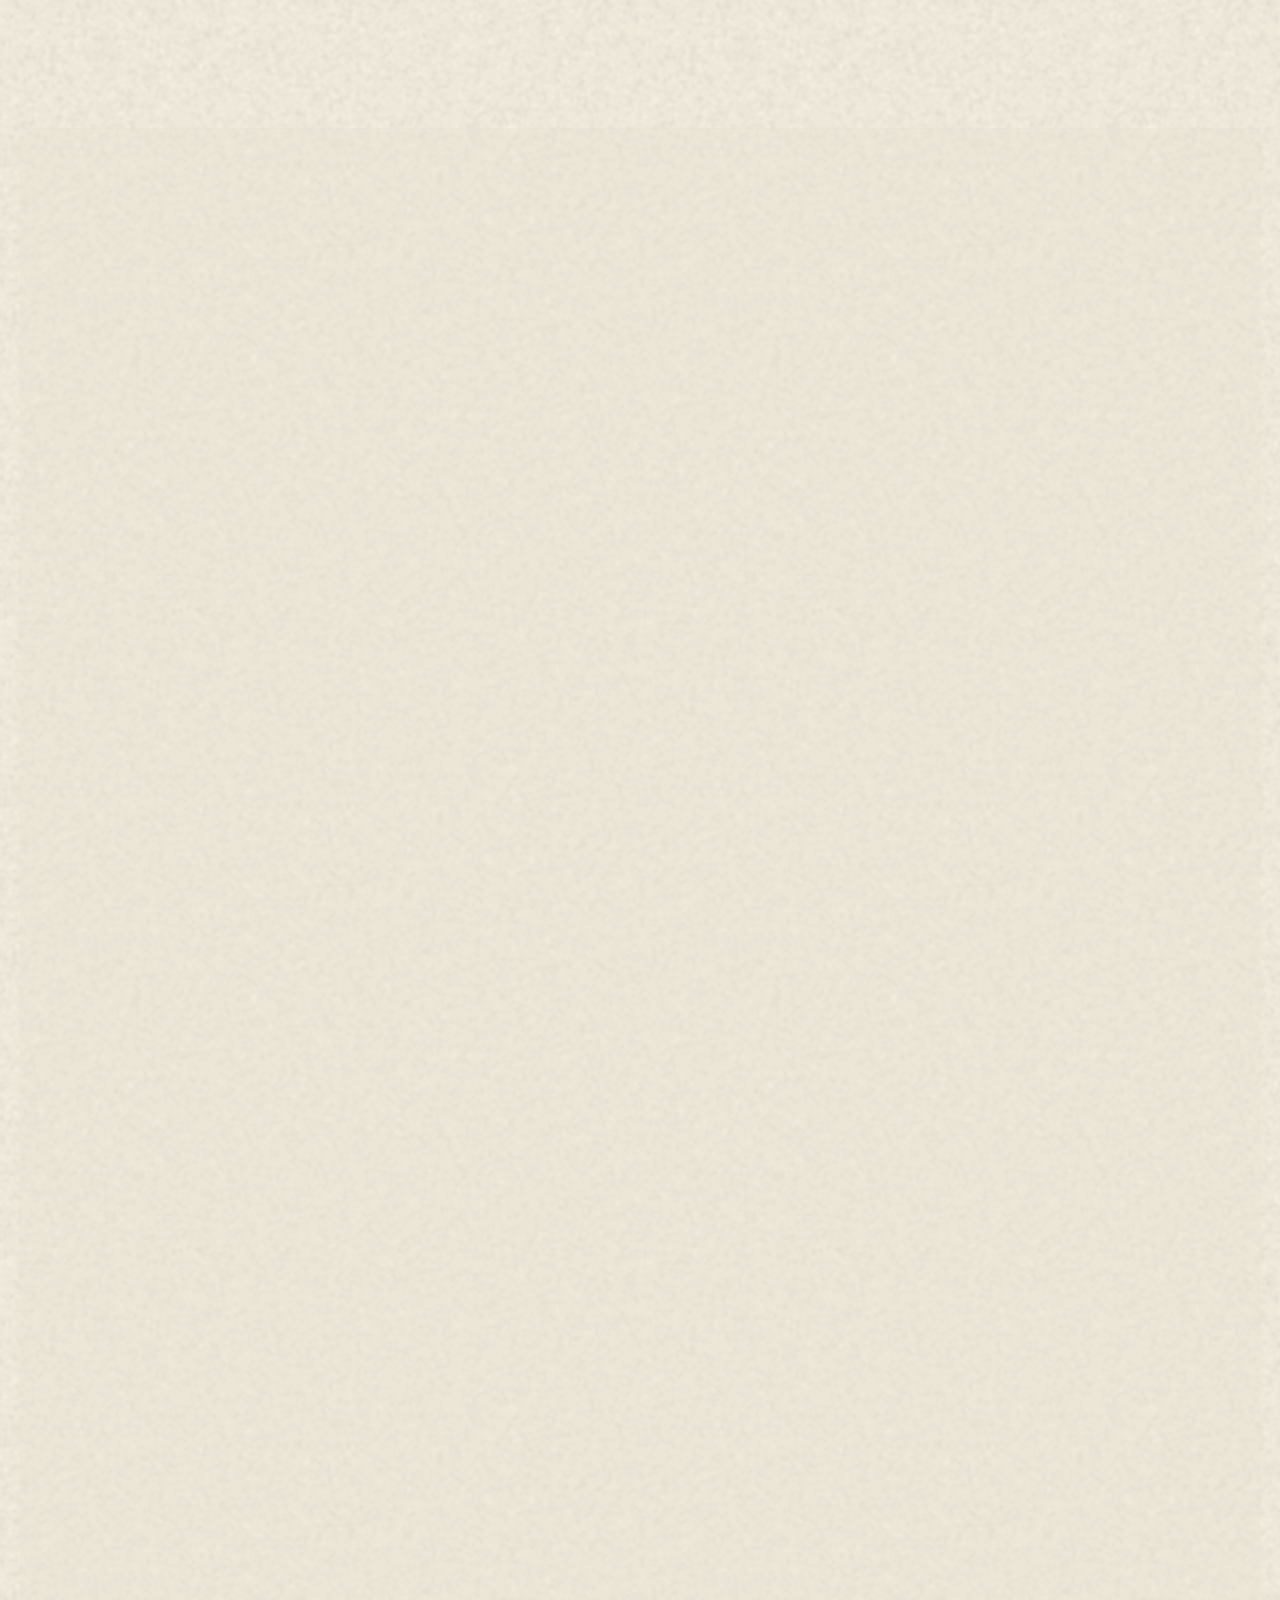
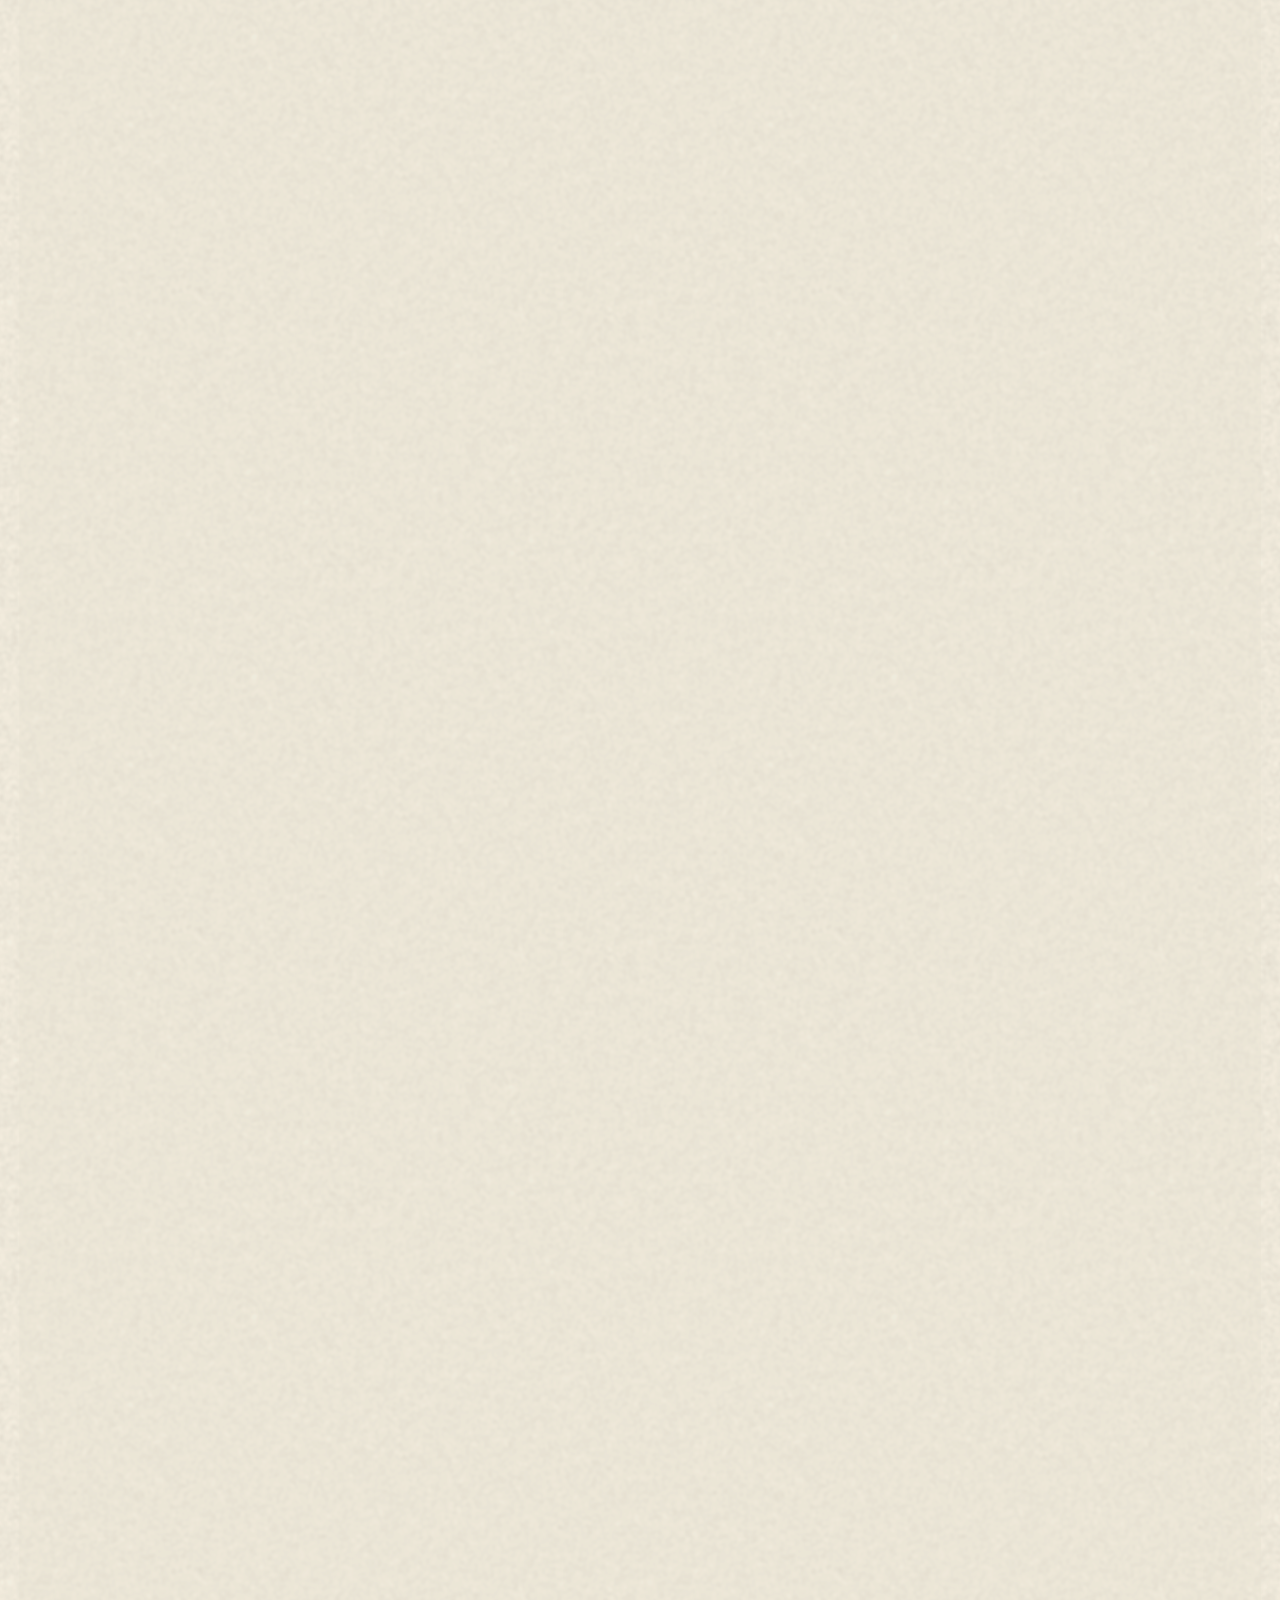
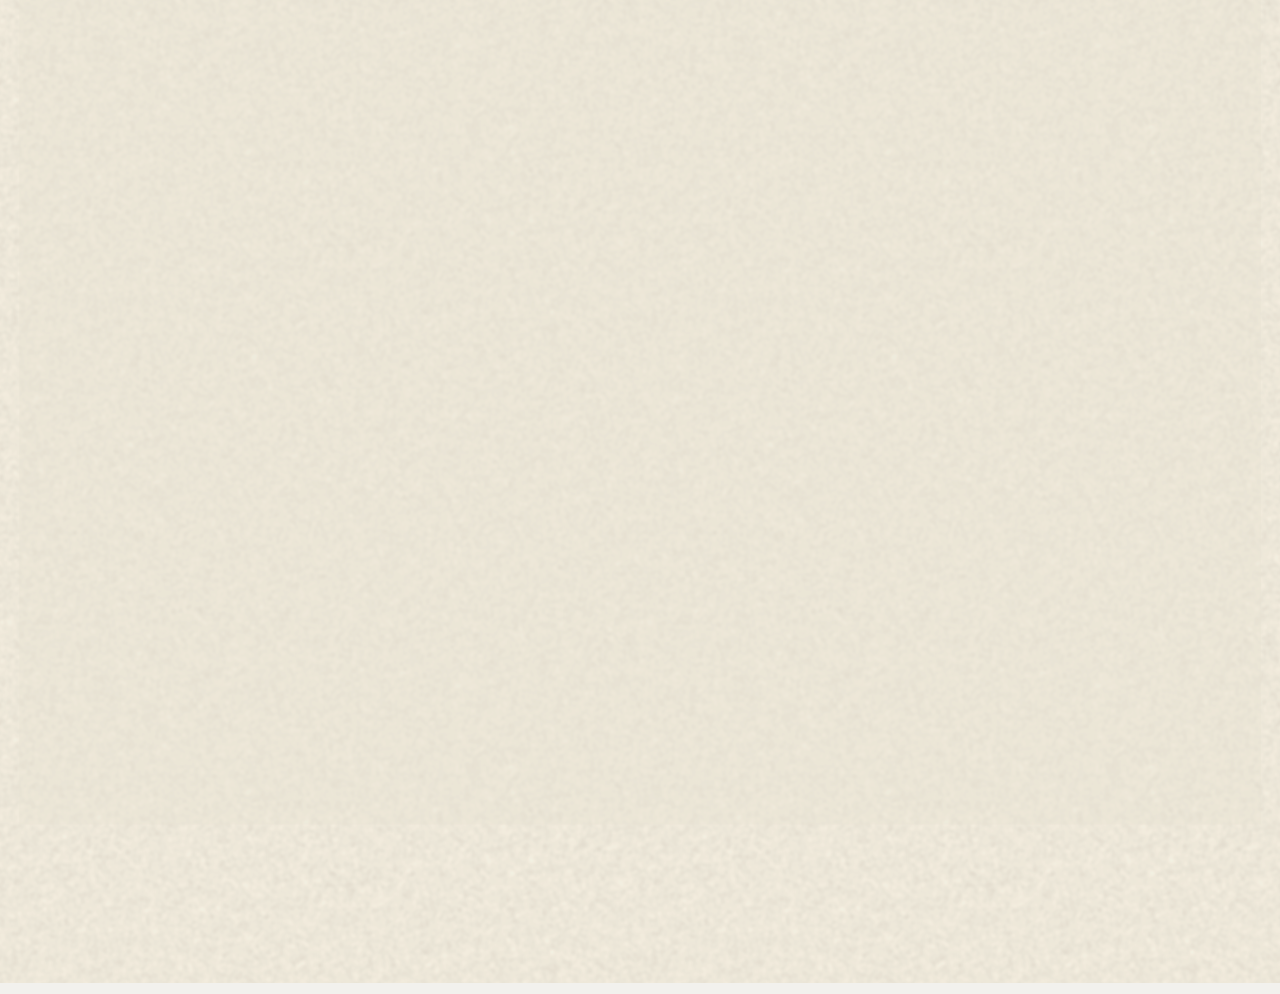
==== commit 0d1b8bca: "Mameru bride hosts: replace third line with Mr. Jivraj Premji Chhabhaiya & Family Harsuk and Kishor " ====
--- a/index.html
+++ b/index.html
@@ -475,7 +475,7 @@
 </div>
 
 <script src="guests.js?v=20261009a"></script>
-<script src="content.js?v=20261016b"></script>
+<script src="content.js?v=20261016c"></script>
 <script src="main.js?v=20261016b"></script>
 </body>
 </html>
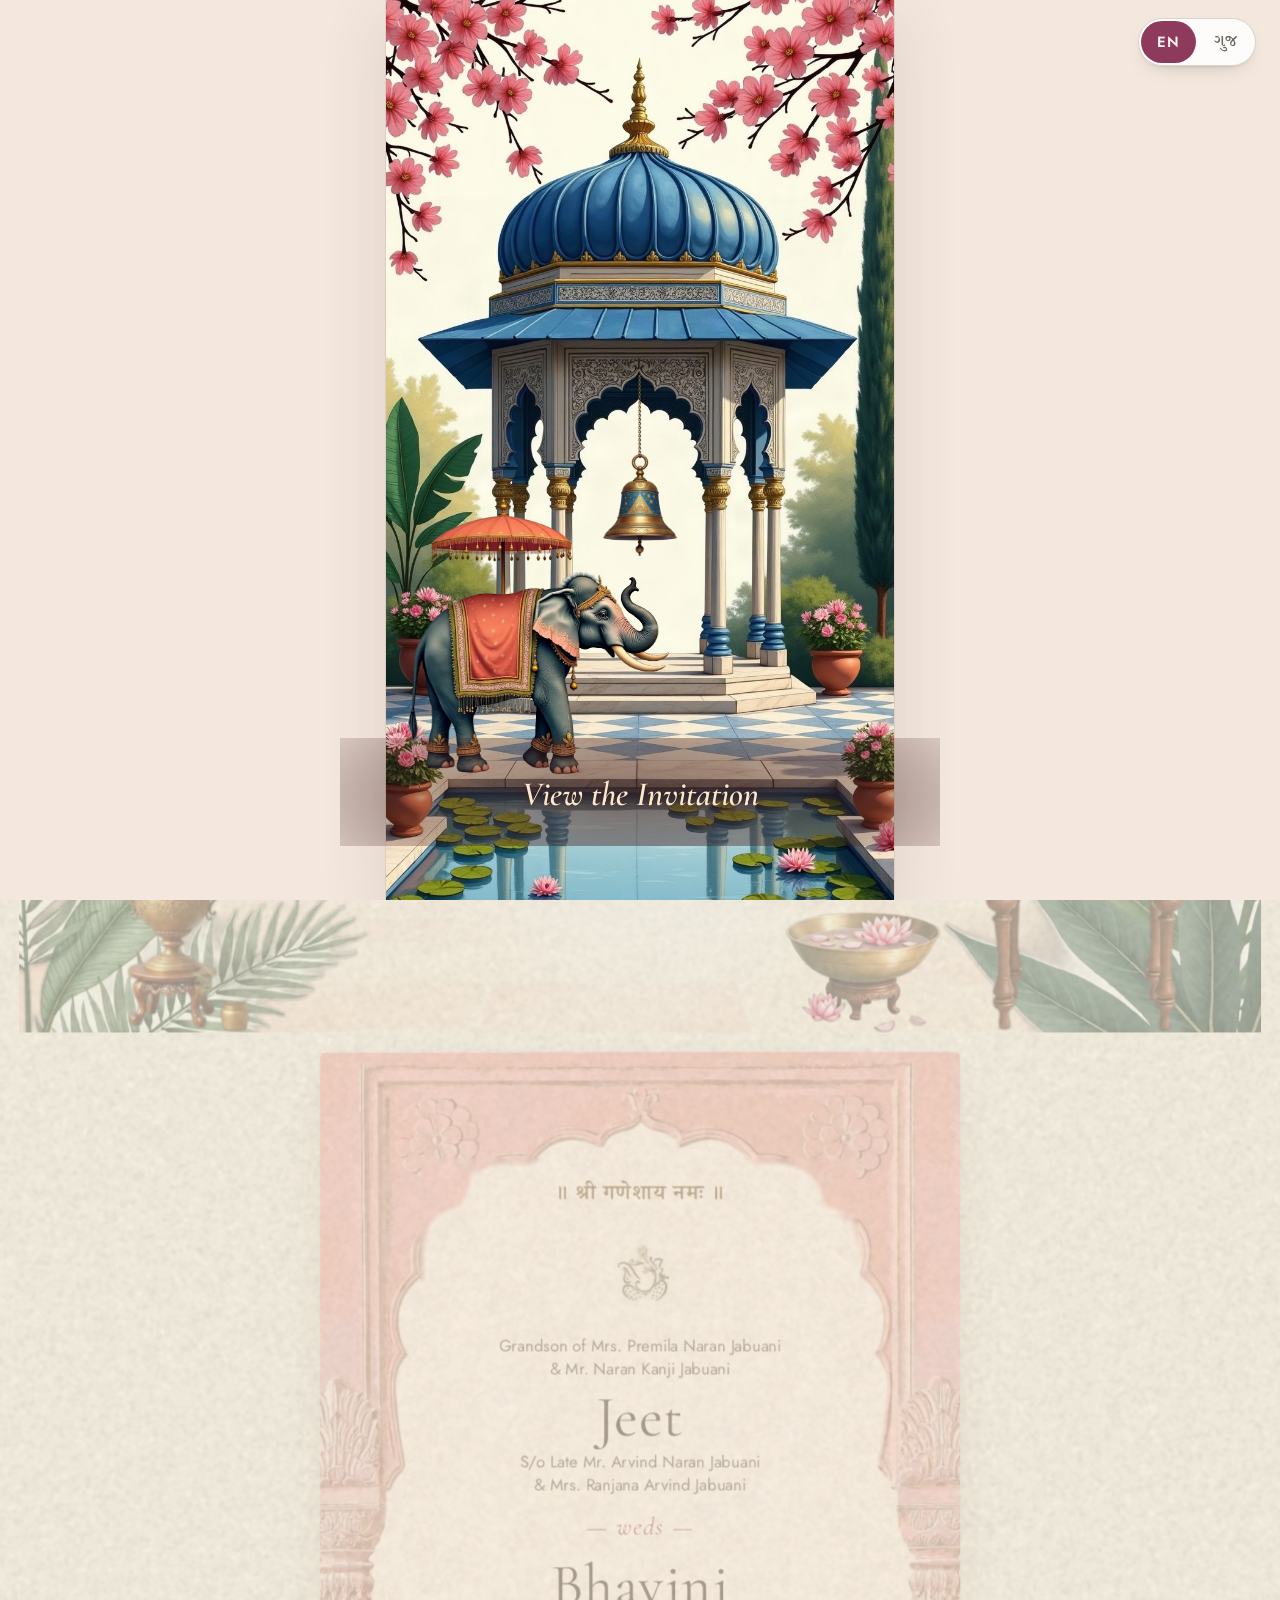
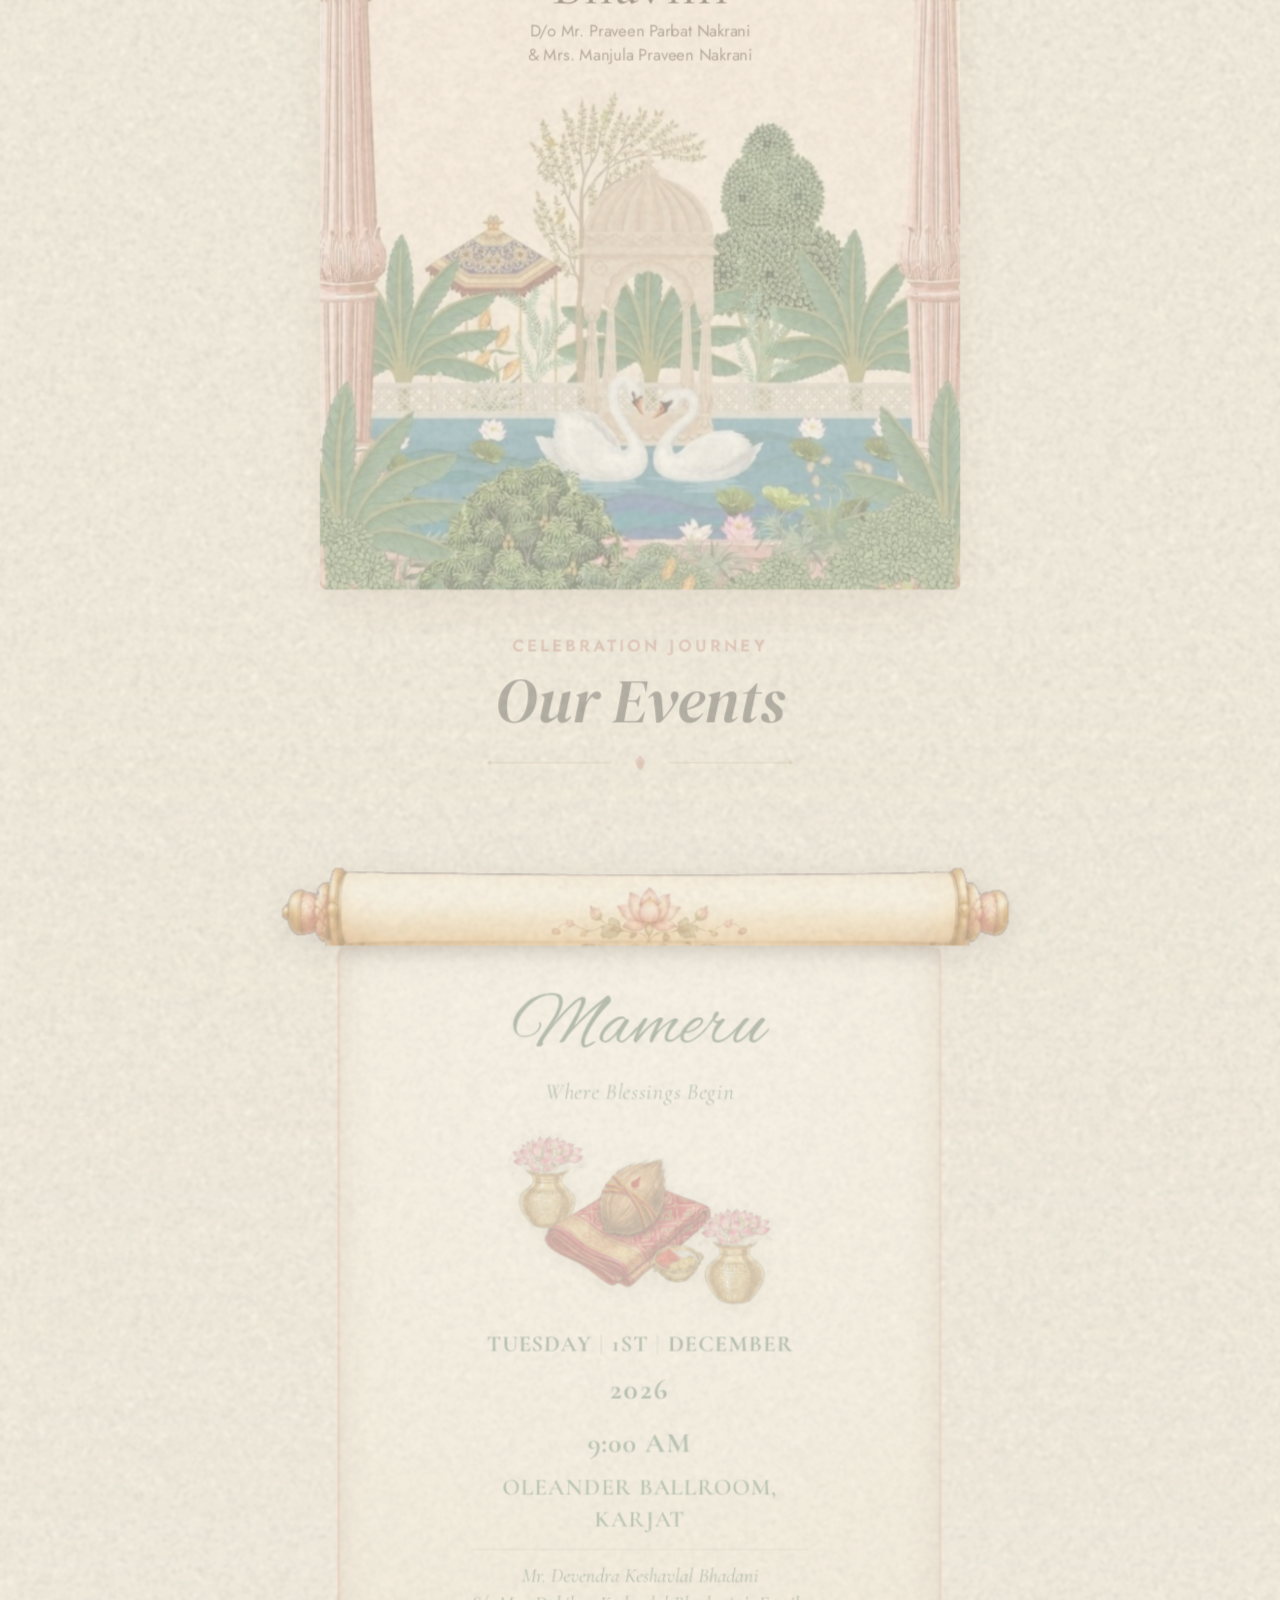
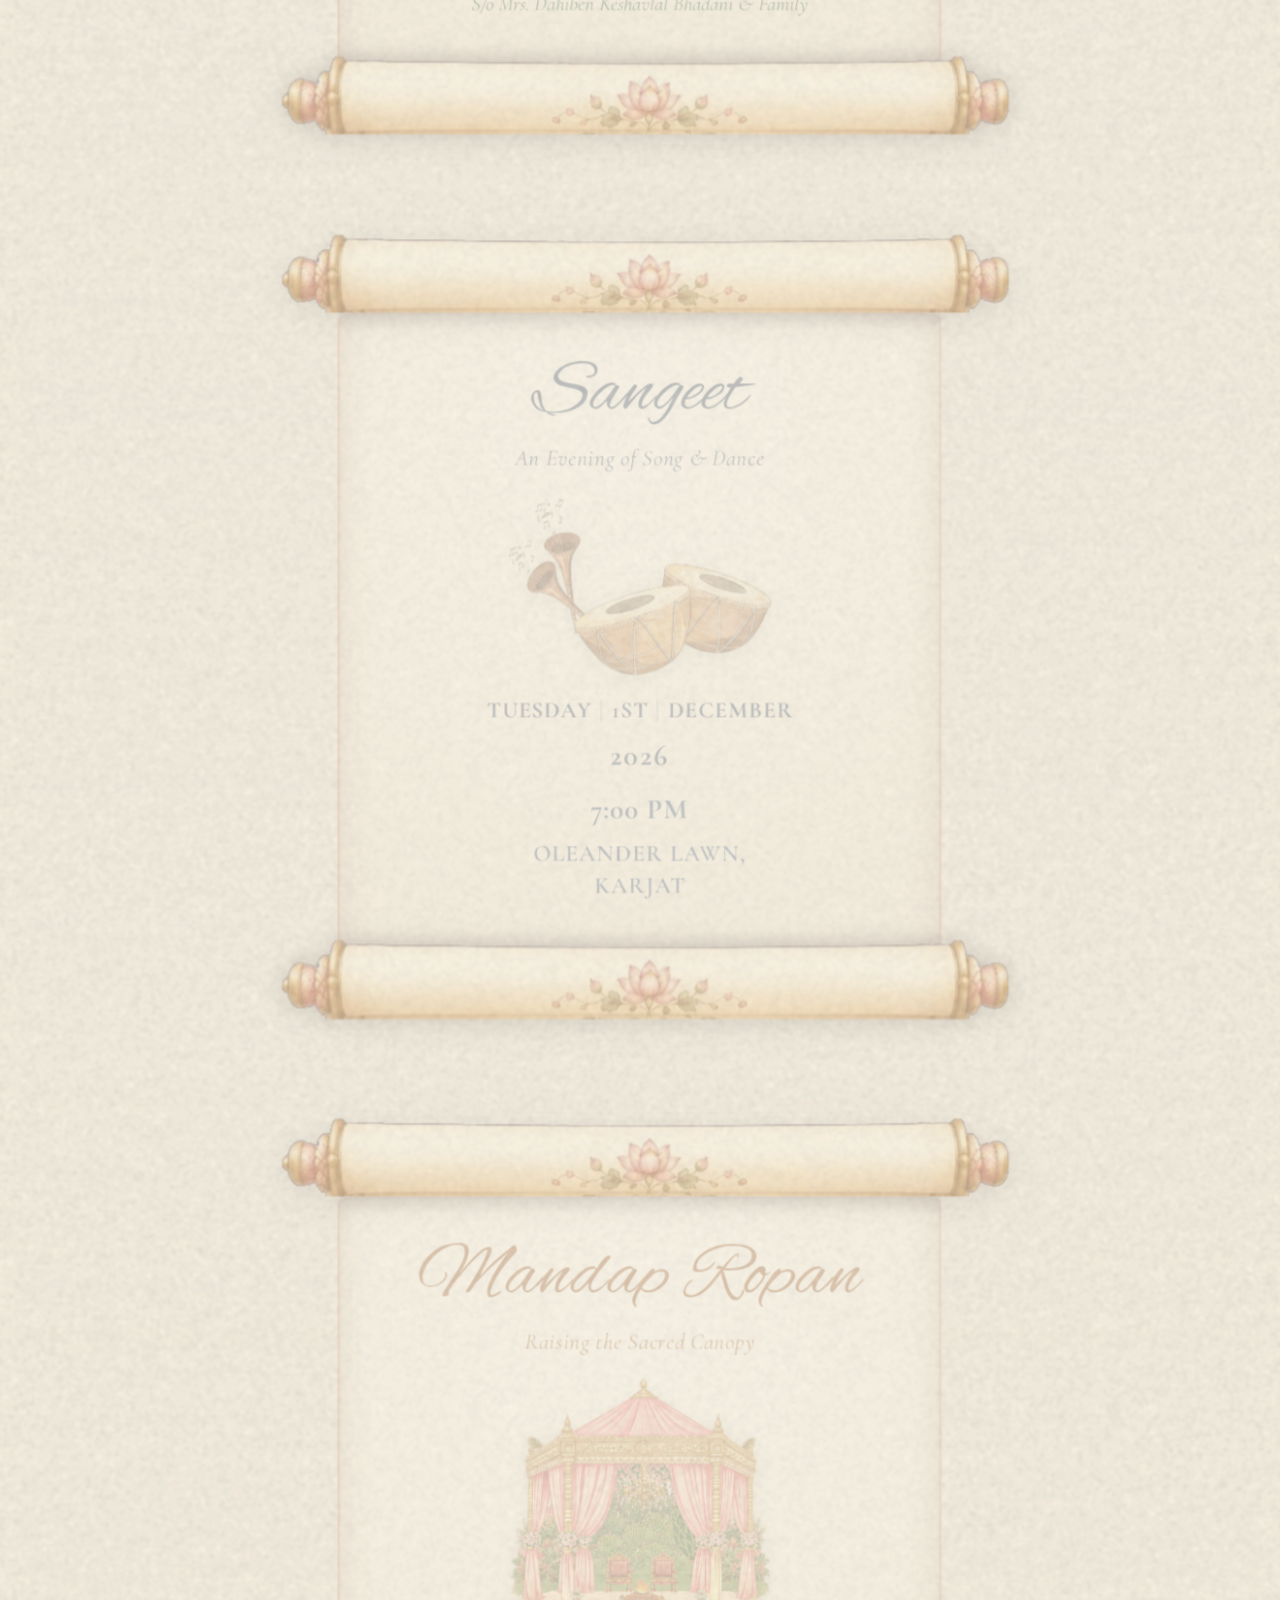
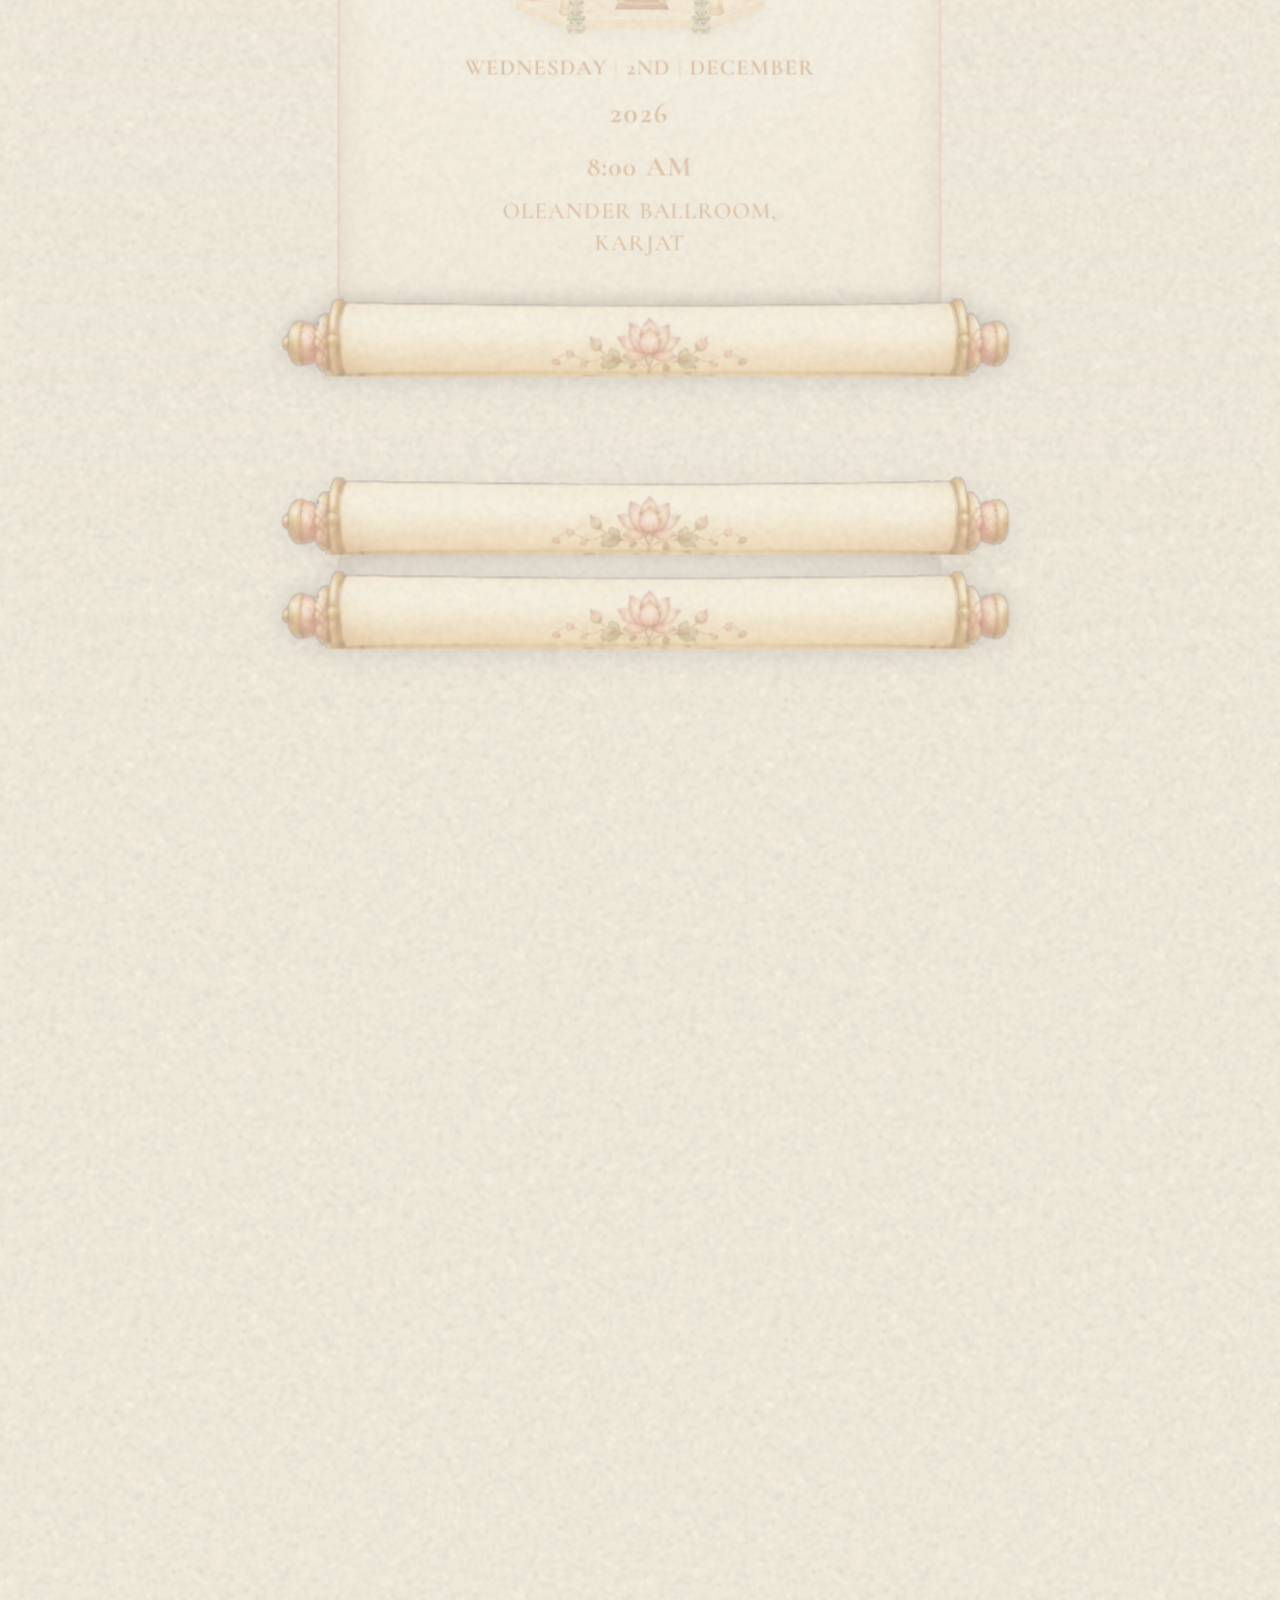
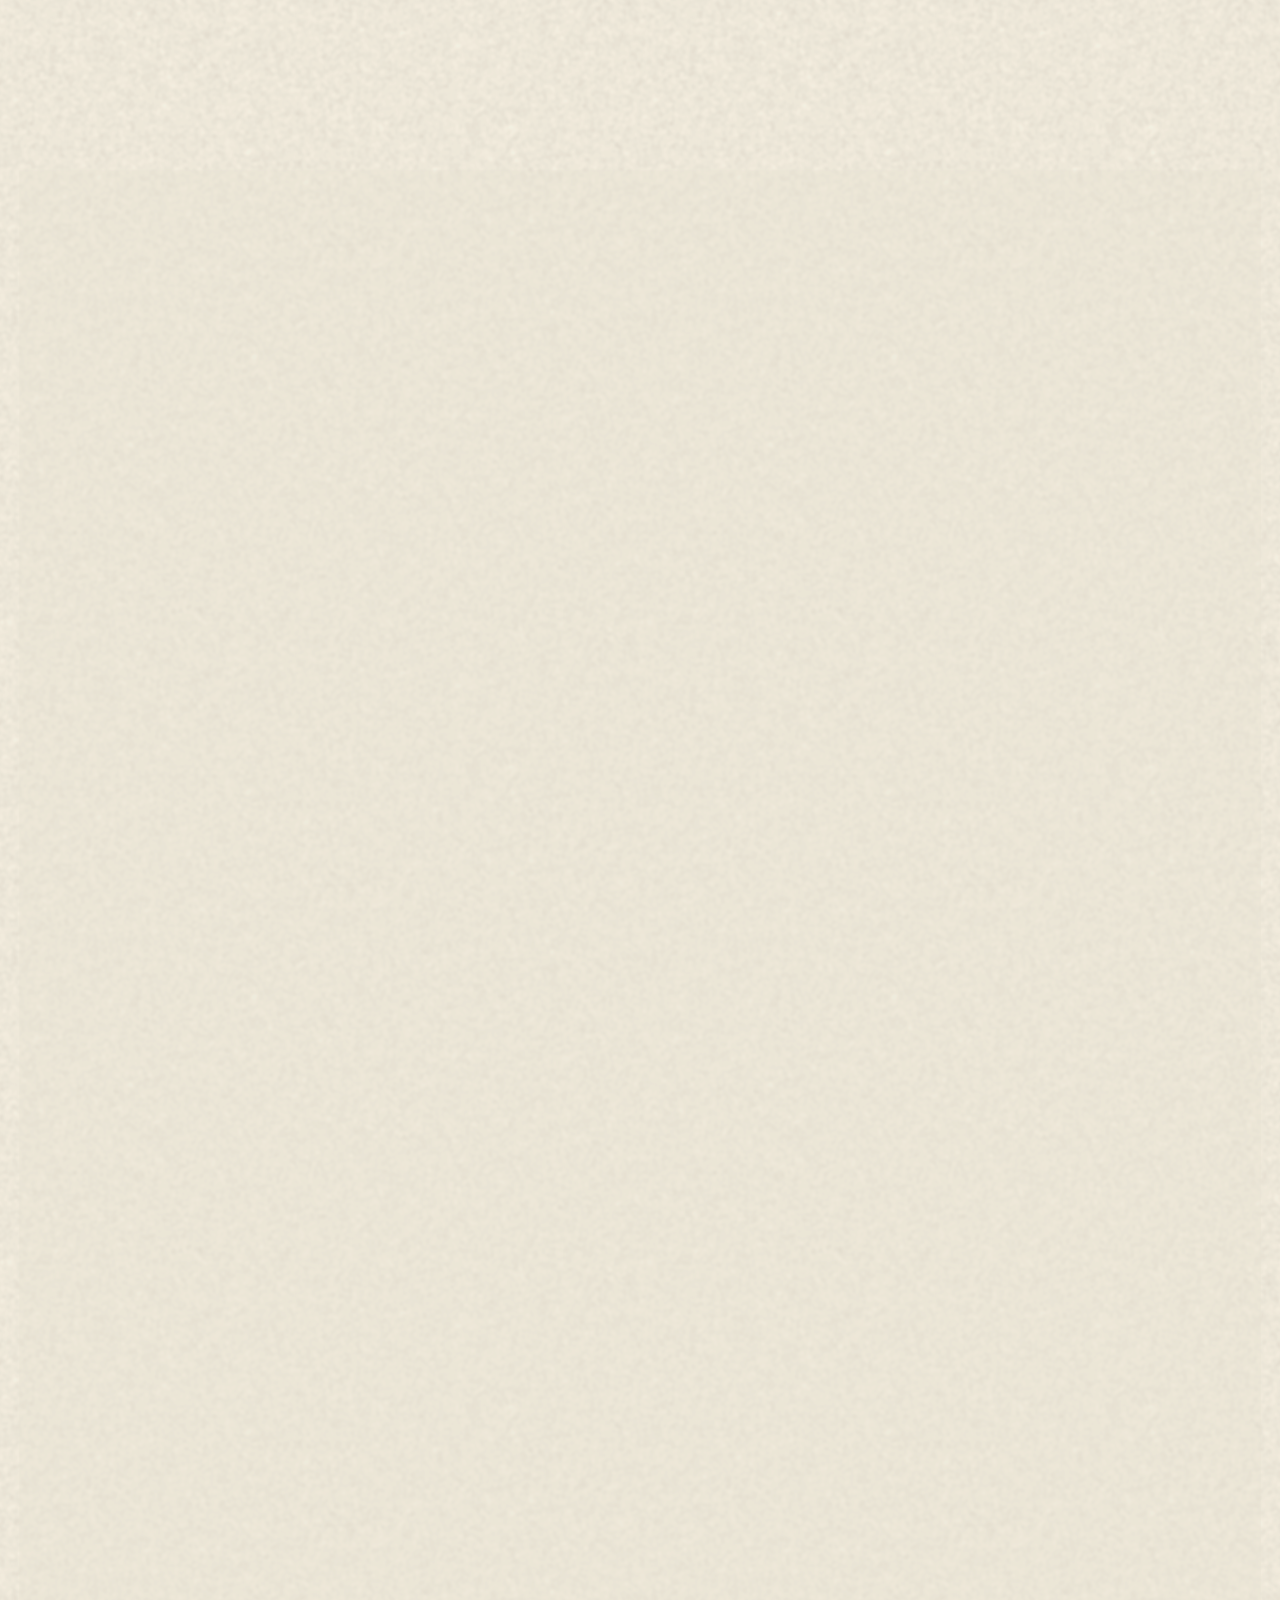
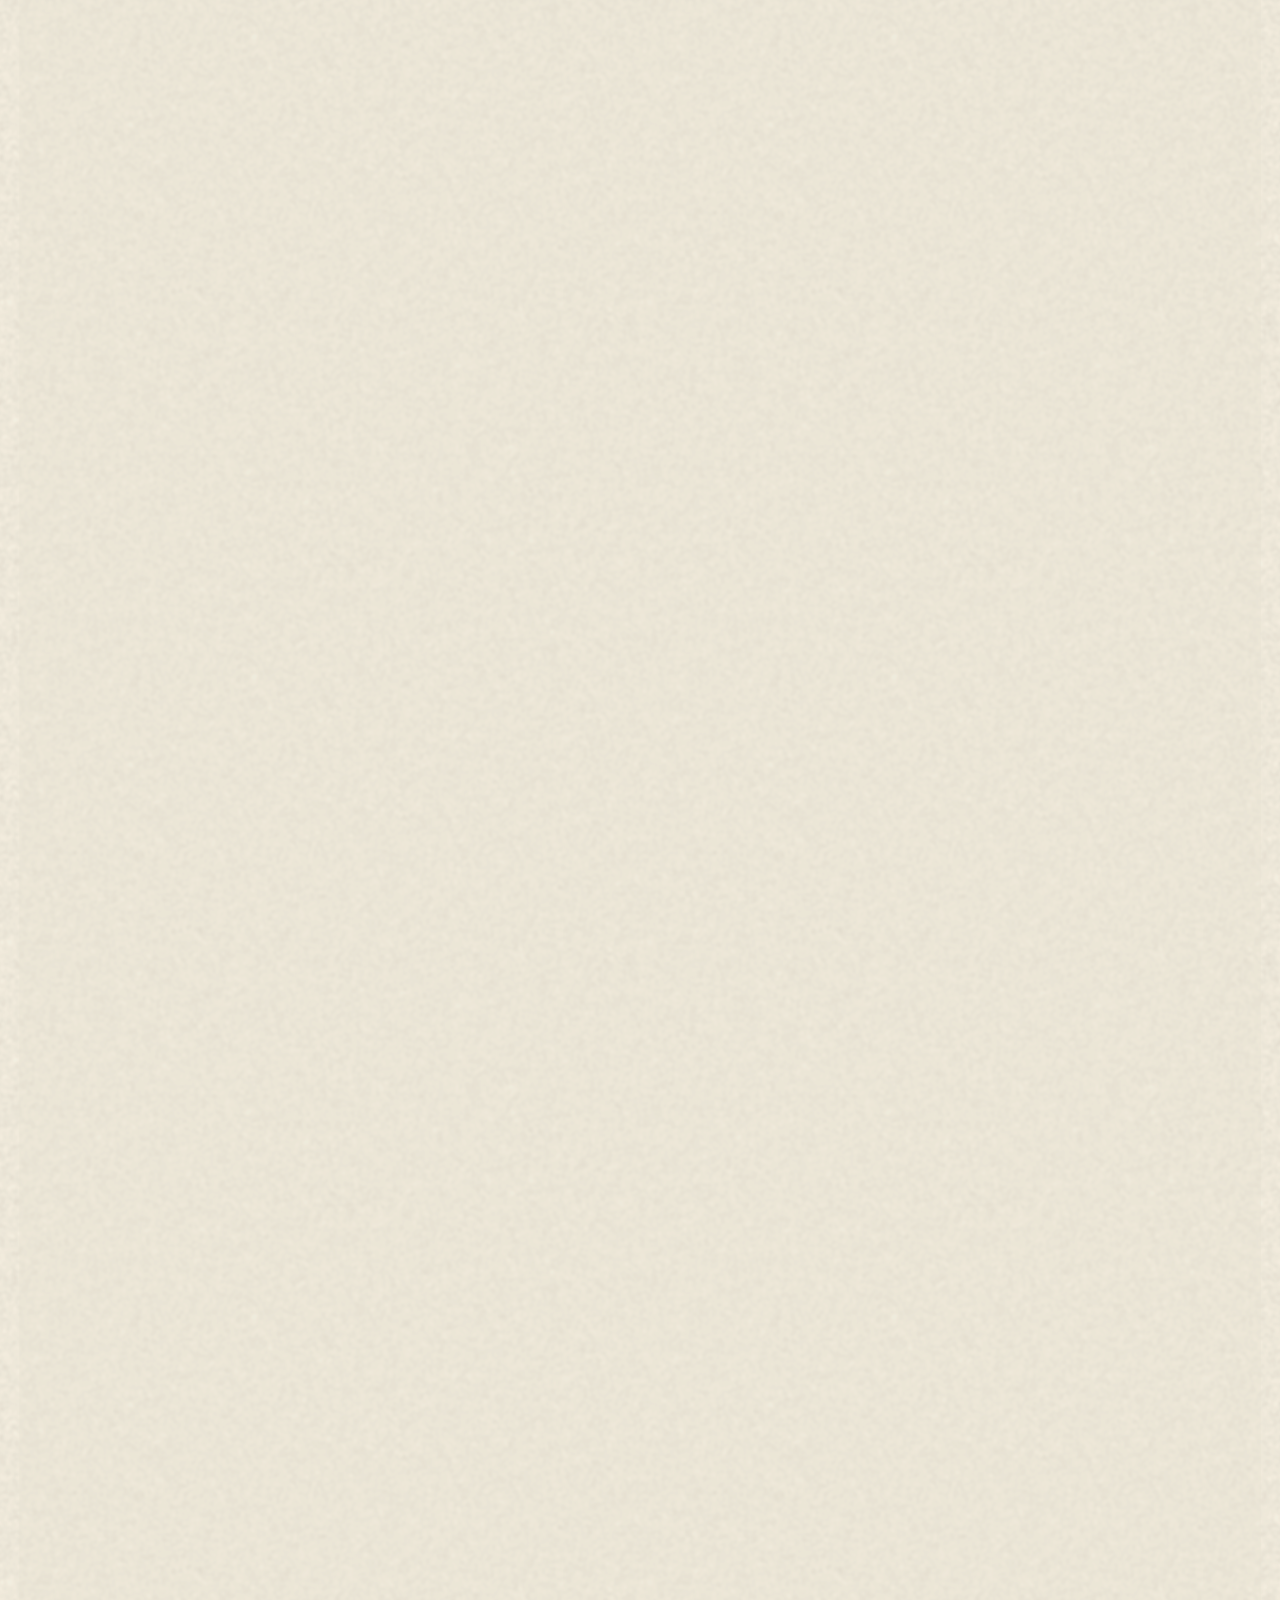
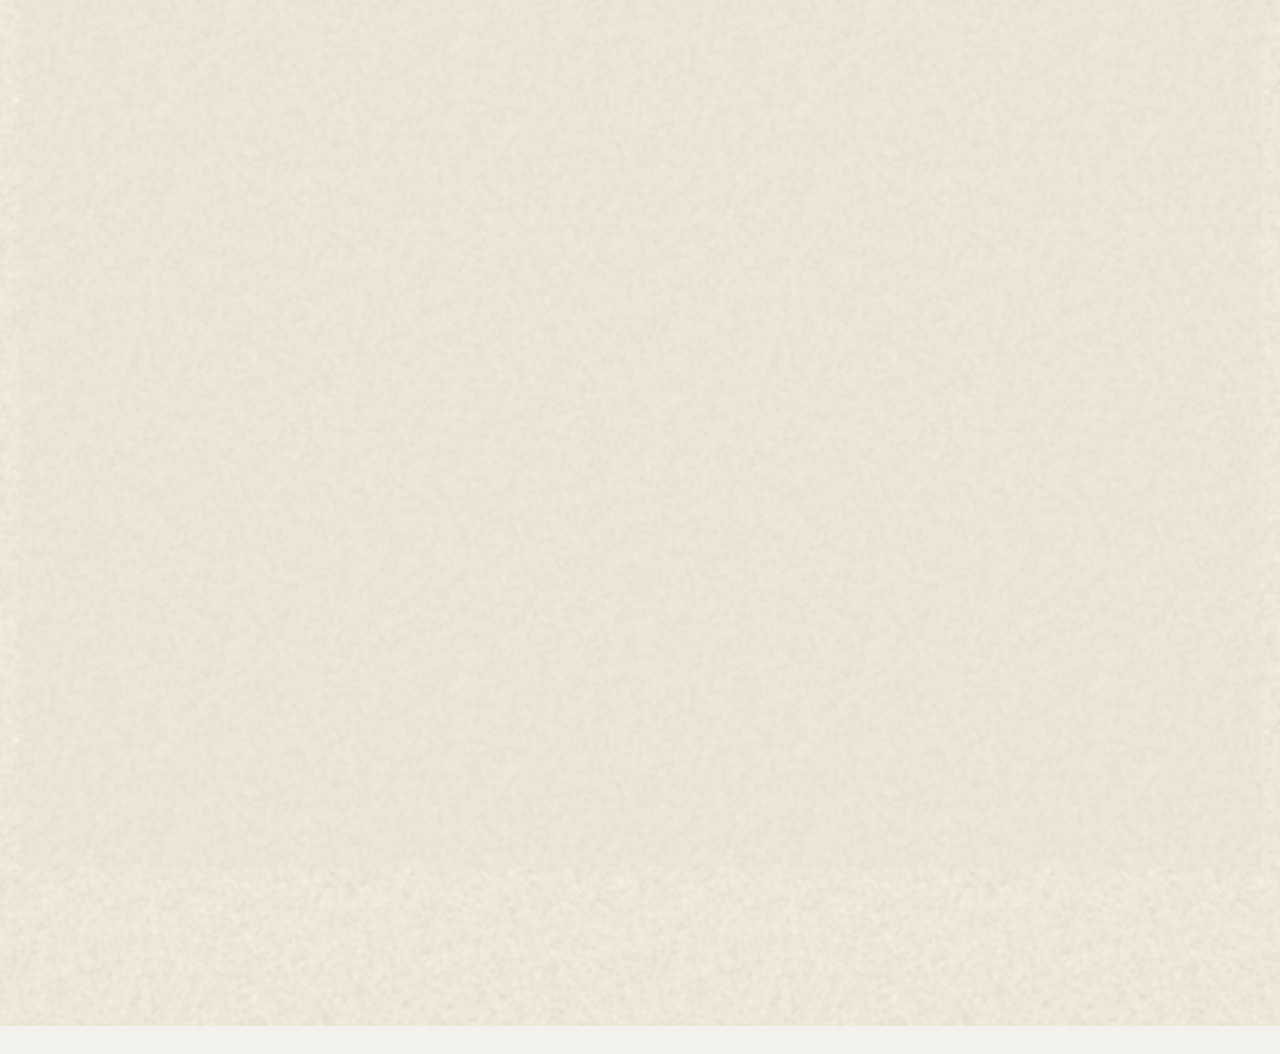
==== commit cdf471a0: "Swap order of Bhagyashree/Manoj Sakhala in bride hostsAwaiting list Mrs. Bhagyashree Manoj Sakhala n" ====
--- a/index.html
+++ b/index.html
@@ -475,7 +475,7 @@
 </div>
 
 <script src="guests.js?v=20261009a"></script>
-<script src="content.js?v=20261016c"></script>
+<script src="content.js?v=20261016d"></script>
 <script src="main.js?v=20261016b"></script>
 </body>
 </html>
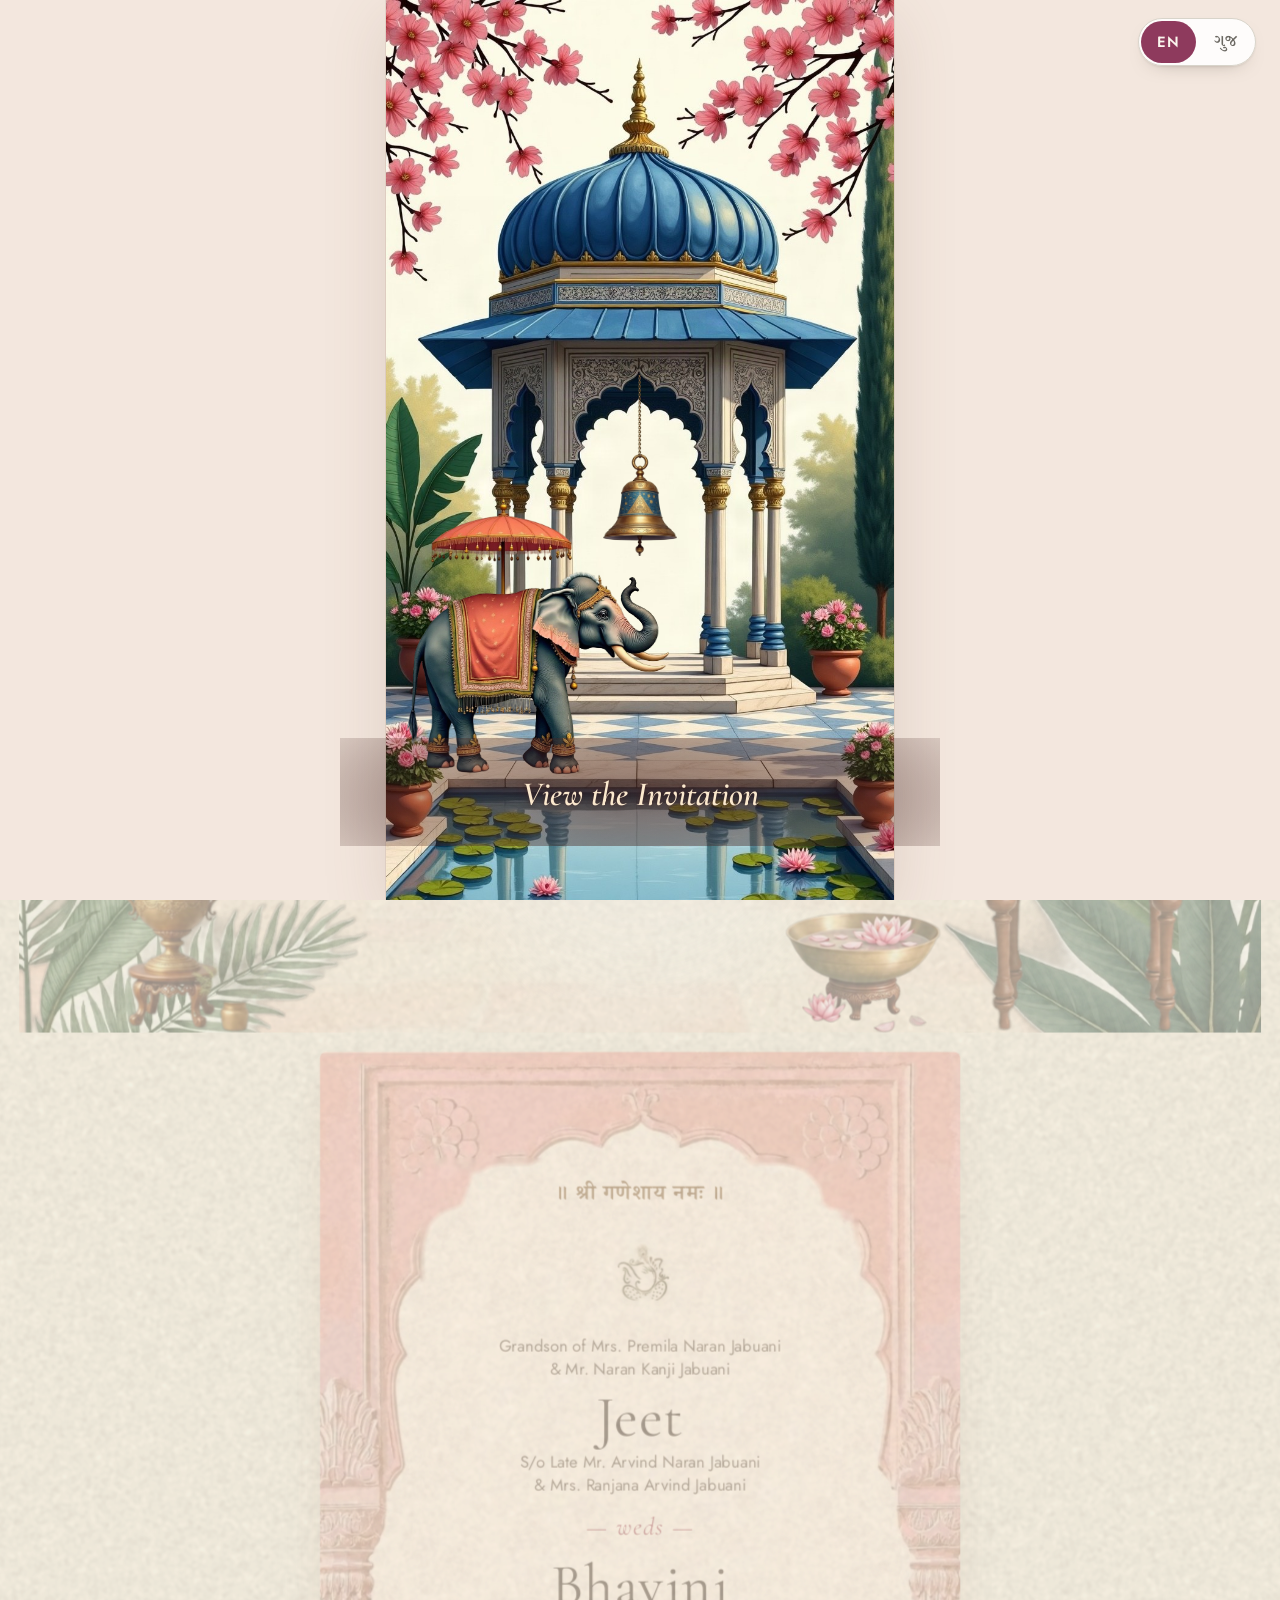
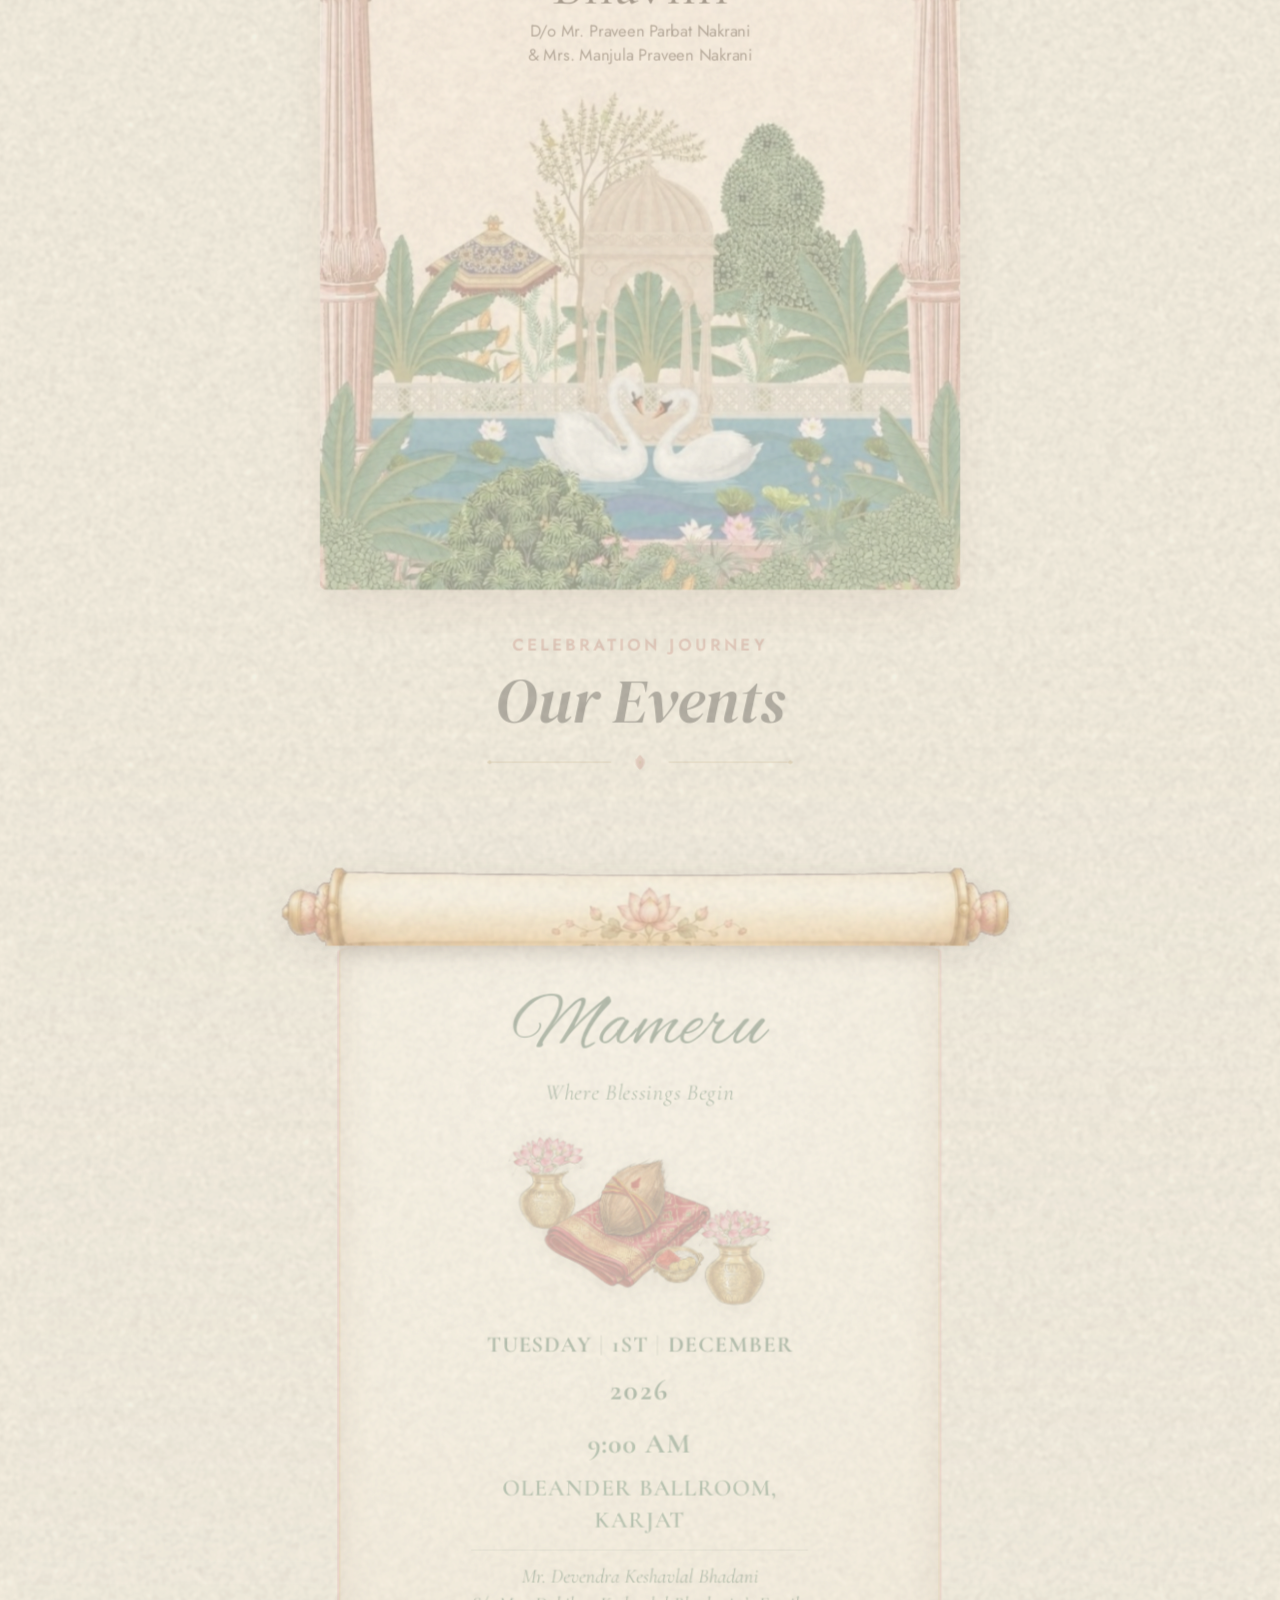
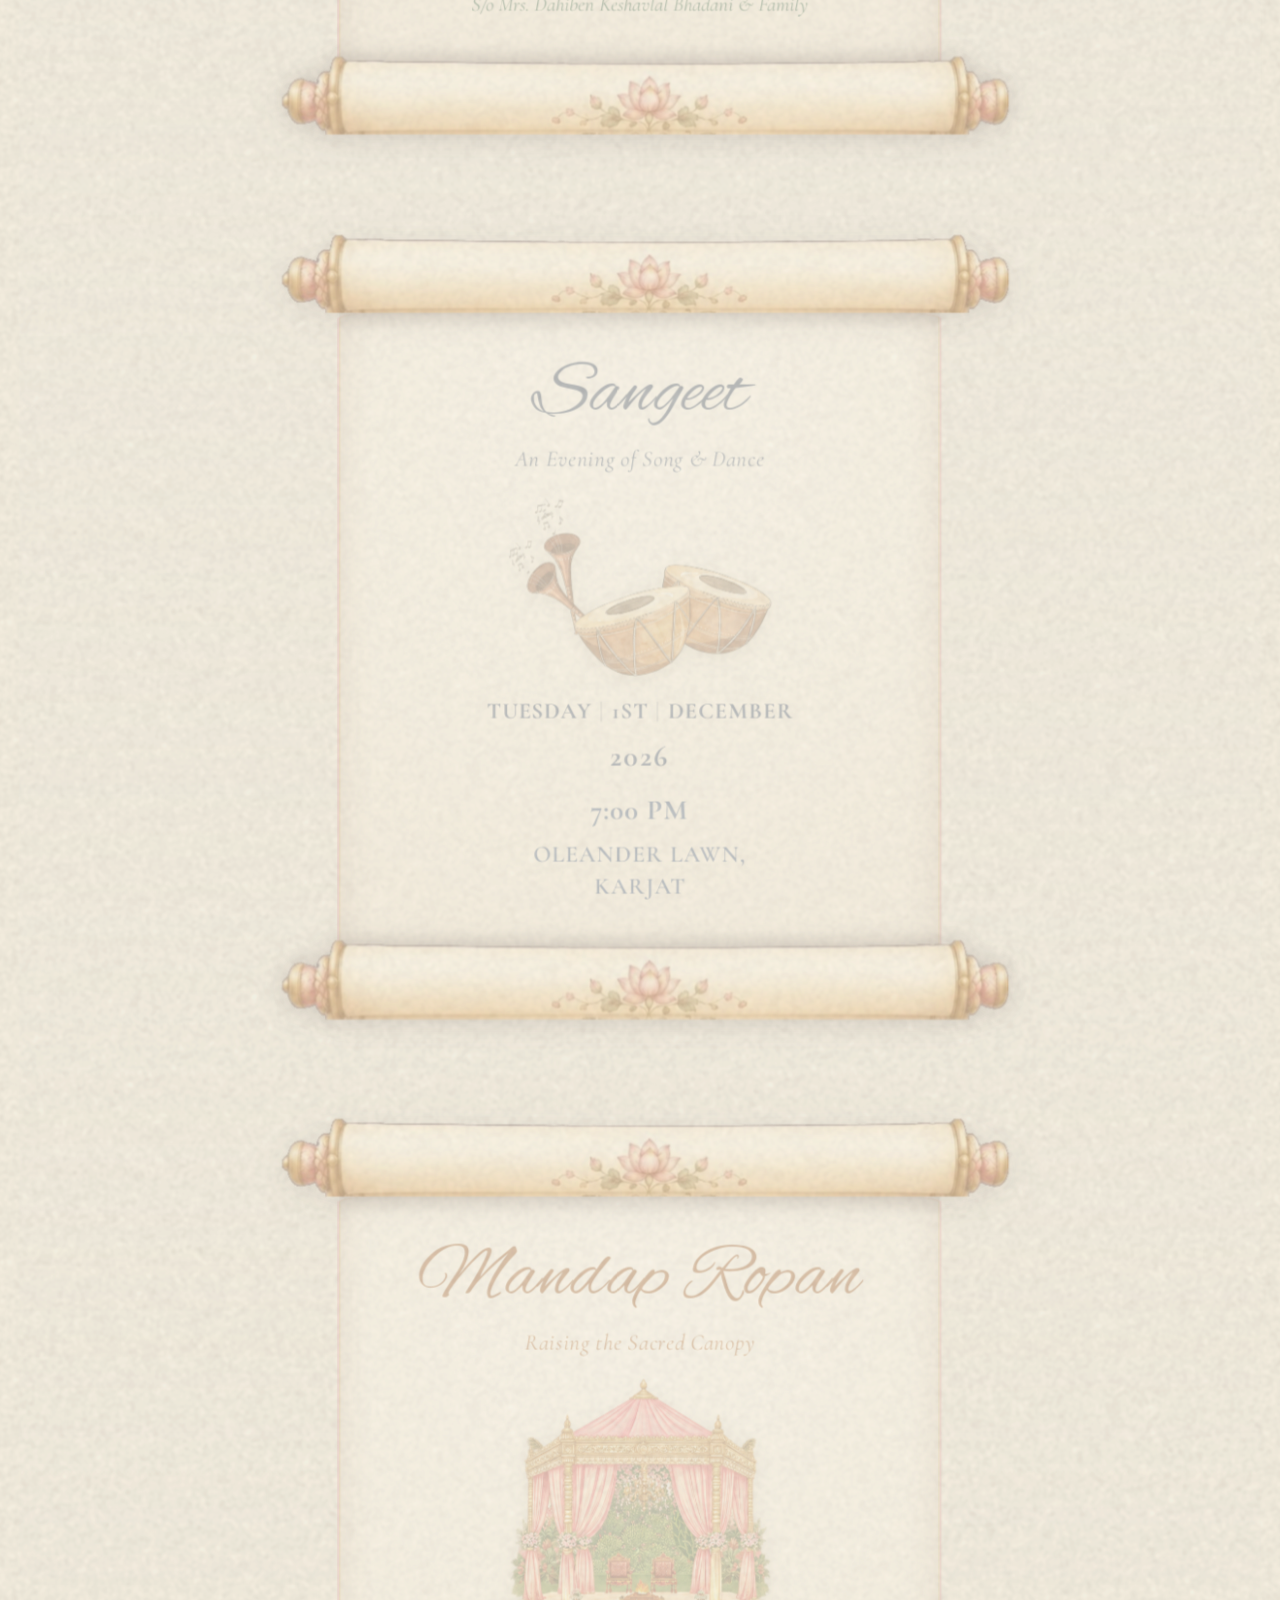
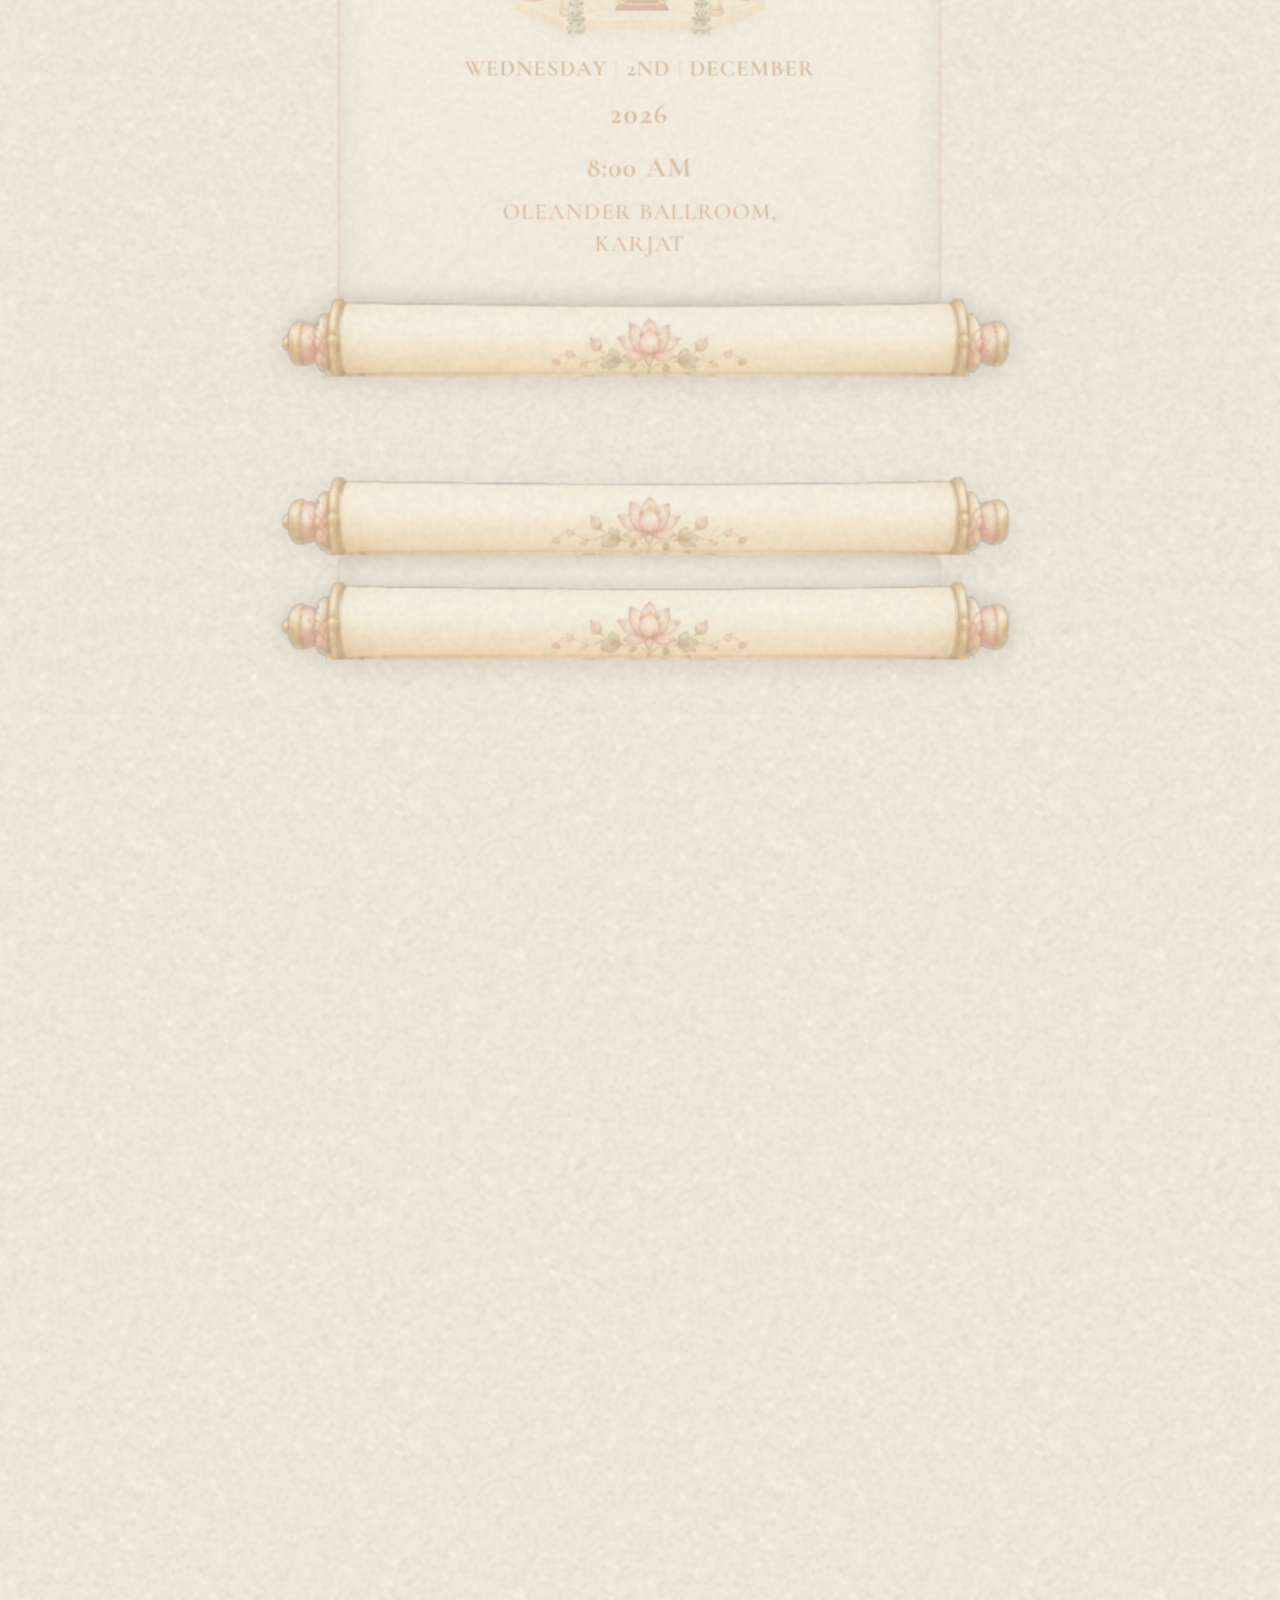
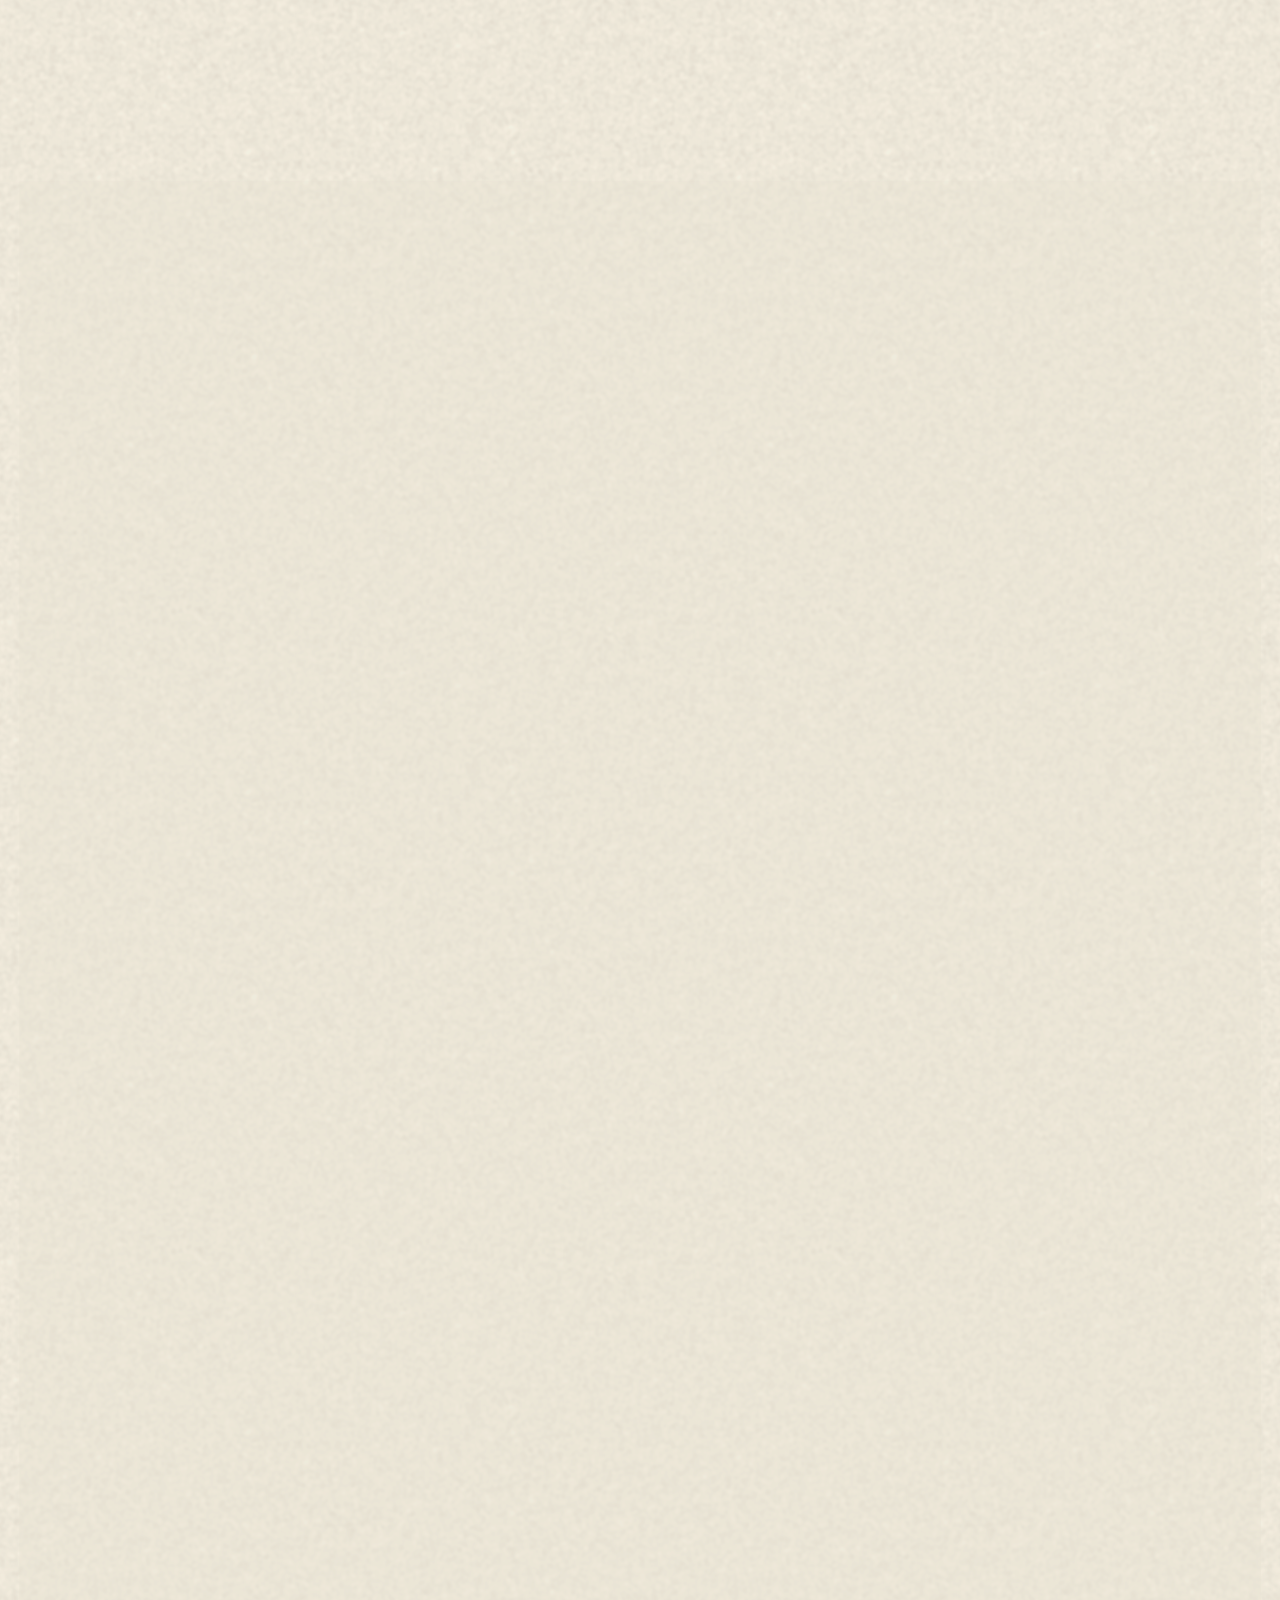
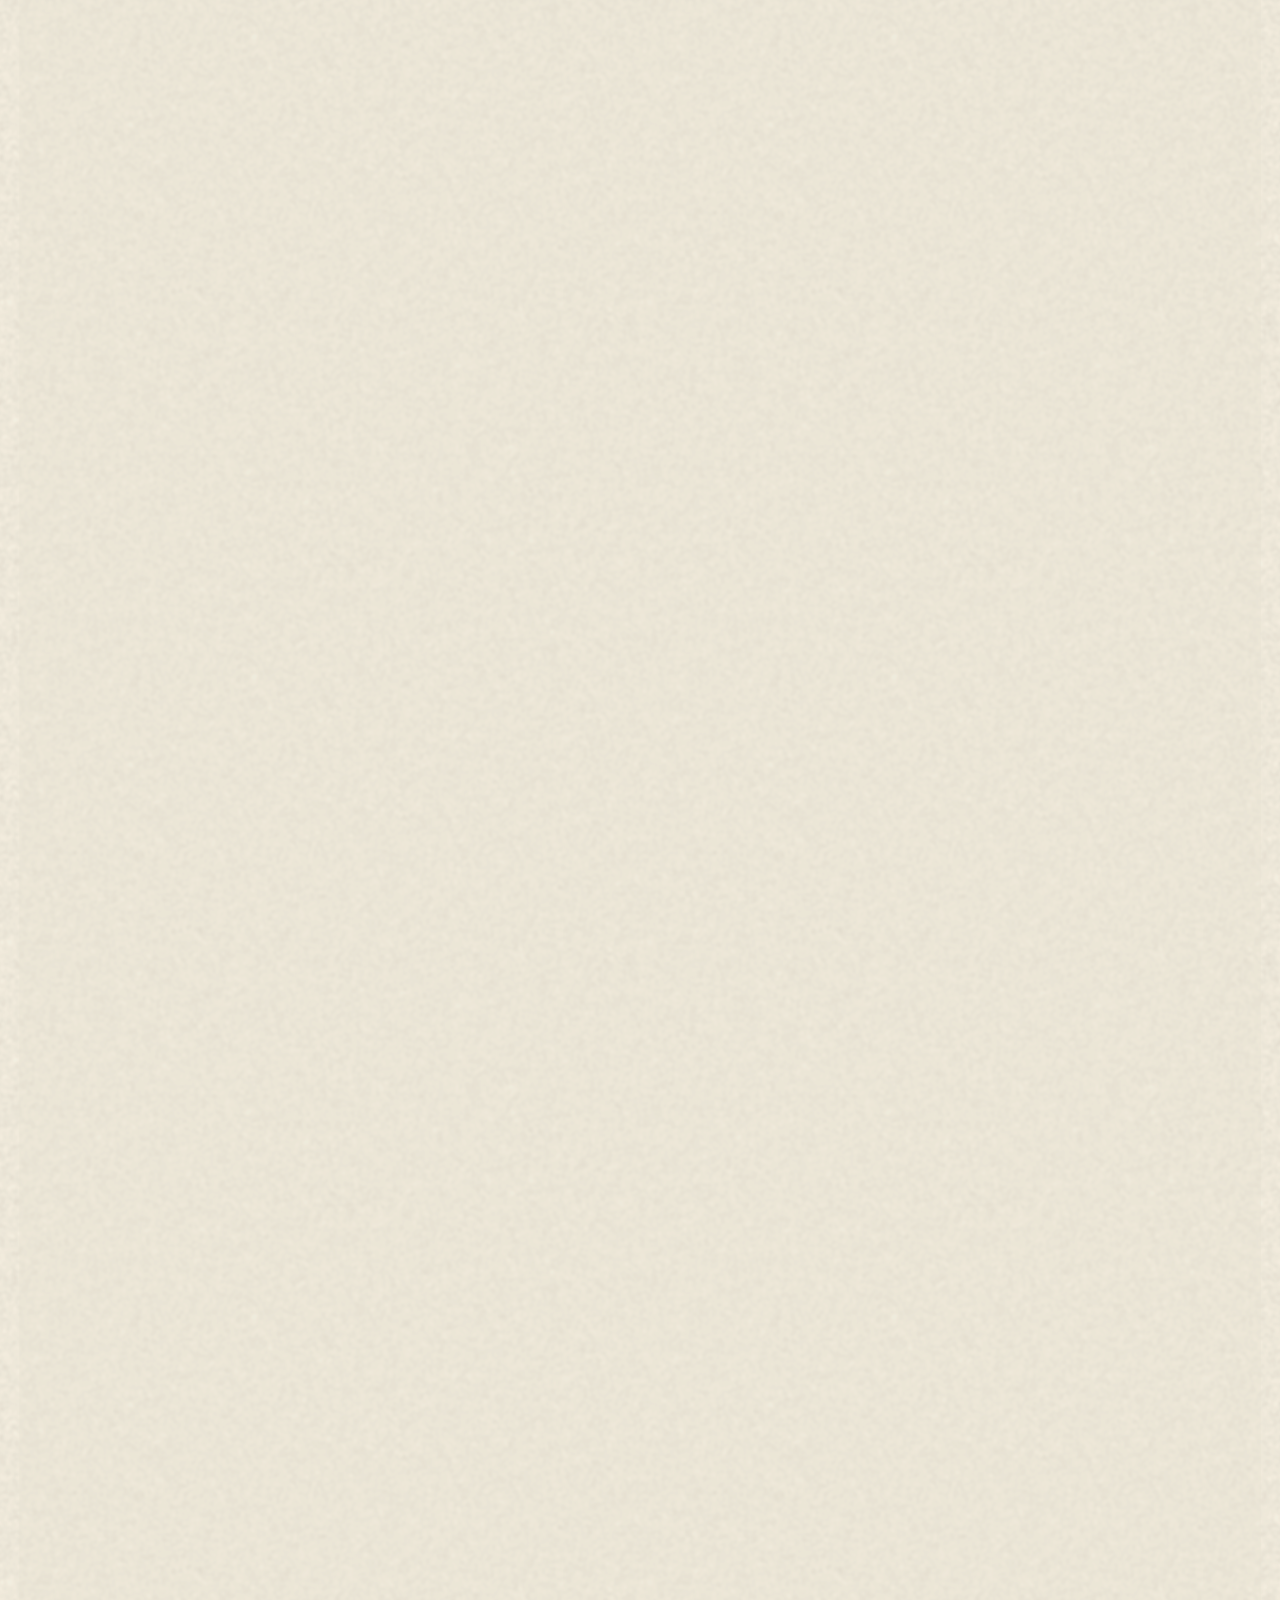
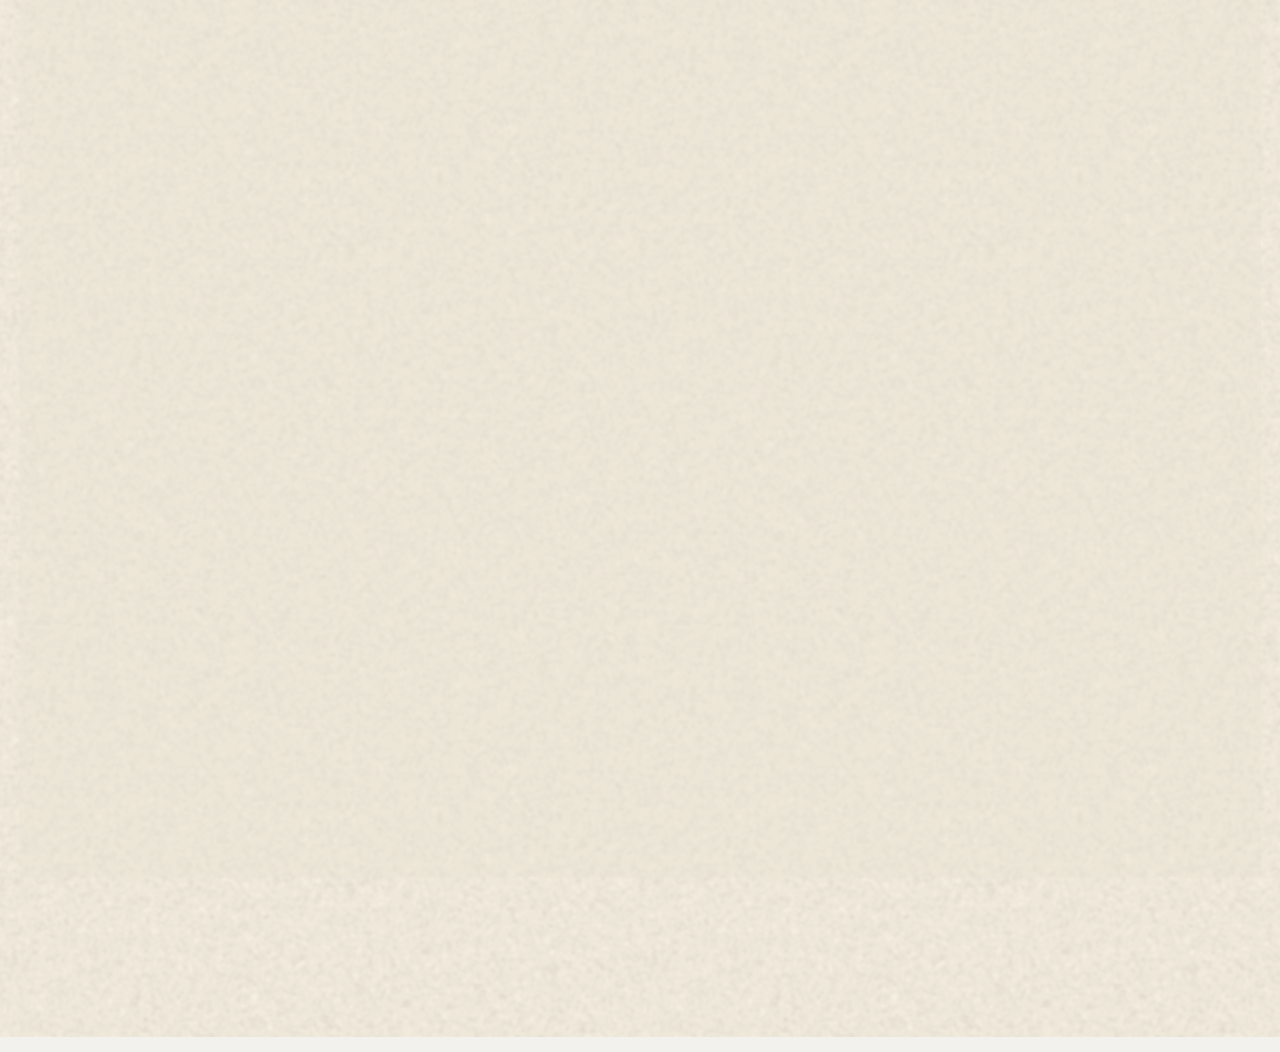
==== commit 6d90e0d3: "Compliments: Asiatic Surface's city now "Mumbai | Banglore" Single shared field (compliments.from), " ====
--- a/index.html
+++ b/index.html
@@ -475,7 +475,7 @@
 </div>
 
 <script src="guests.js?v=20261009a"></script>
-<script src="content.js?v=20261016d"></script>
+<script src="content.js?v=20261107a"></script>
 <script src="main.js?v=20261016b"></script>
 </body>
 </html>
